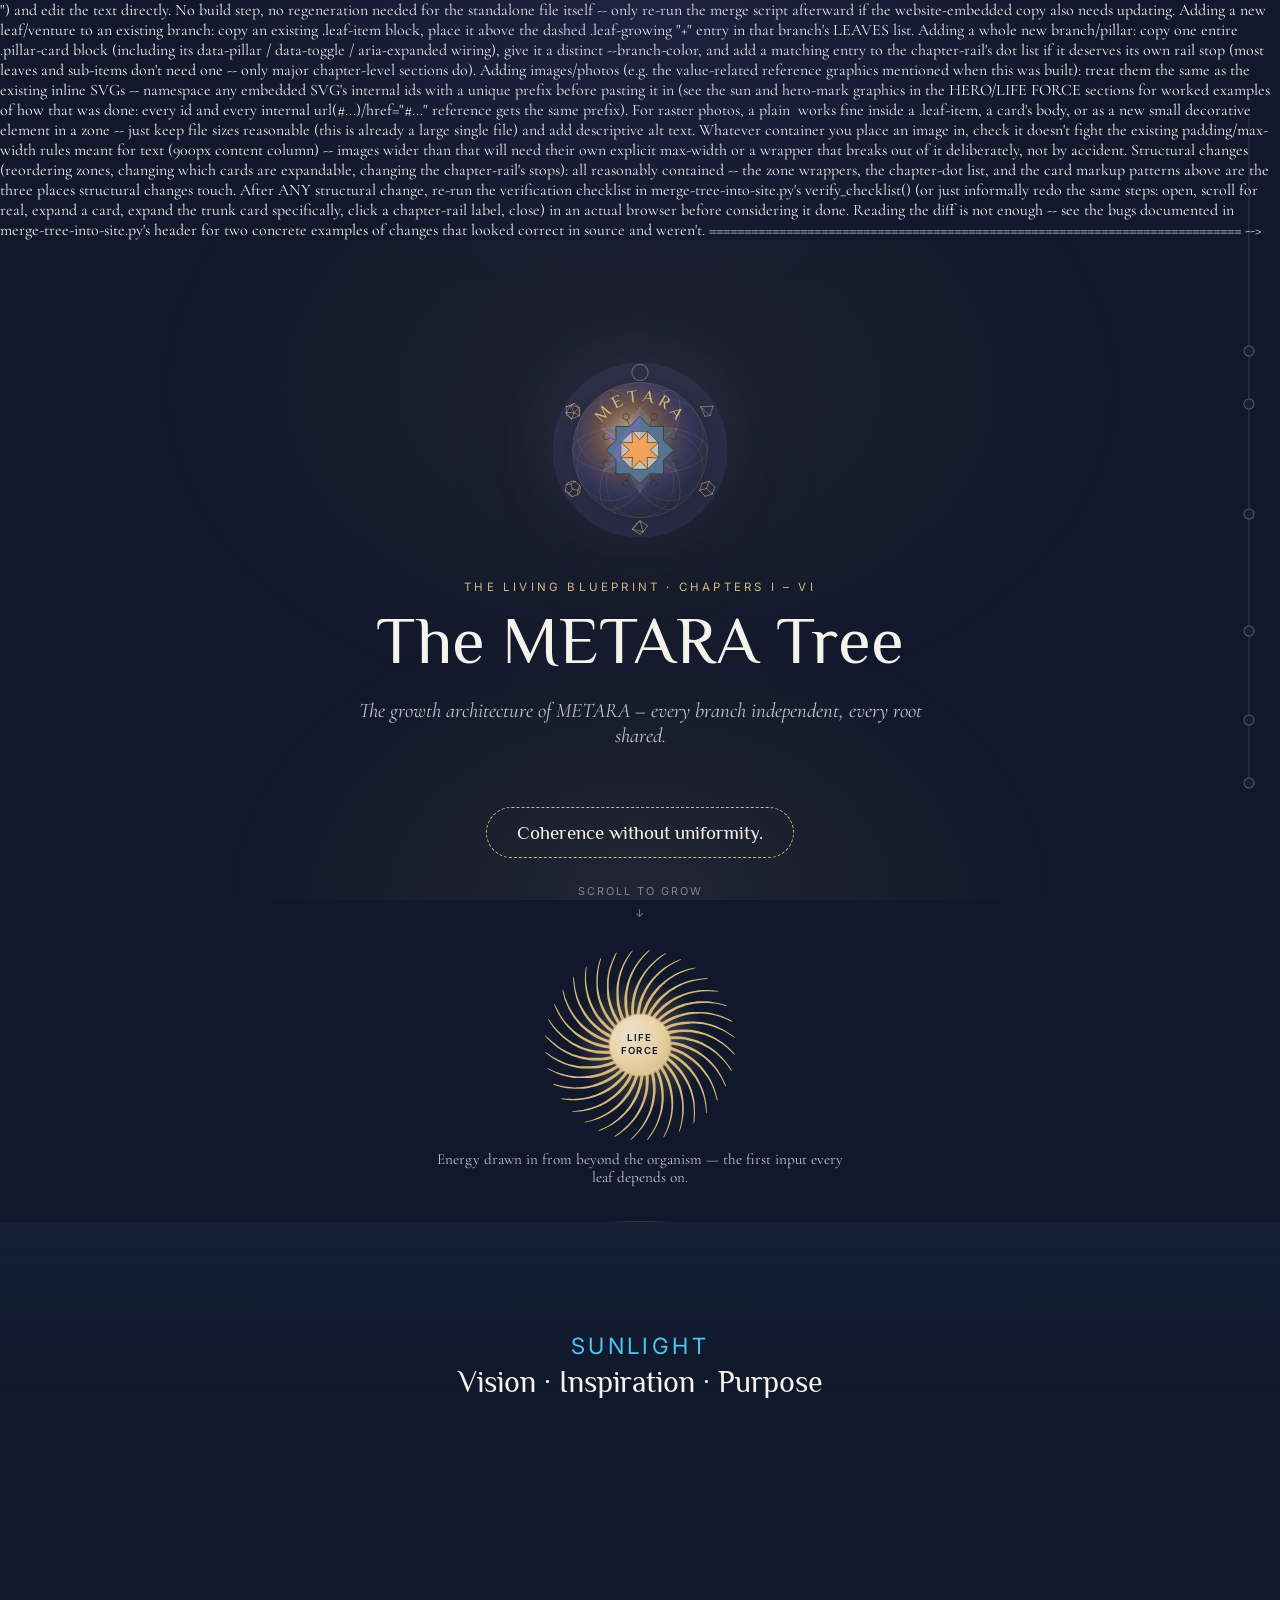
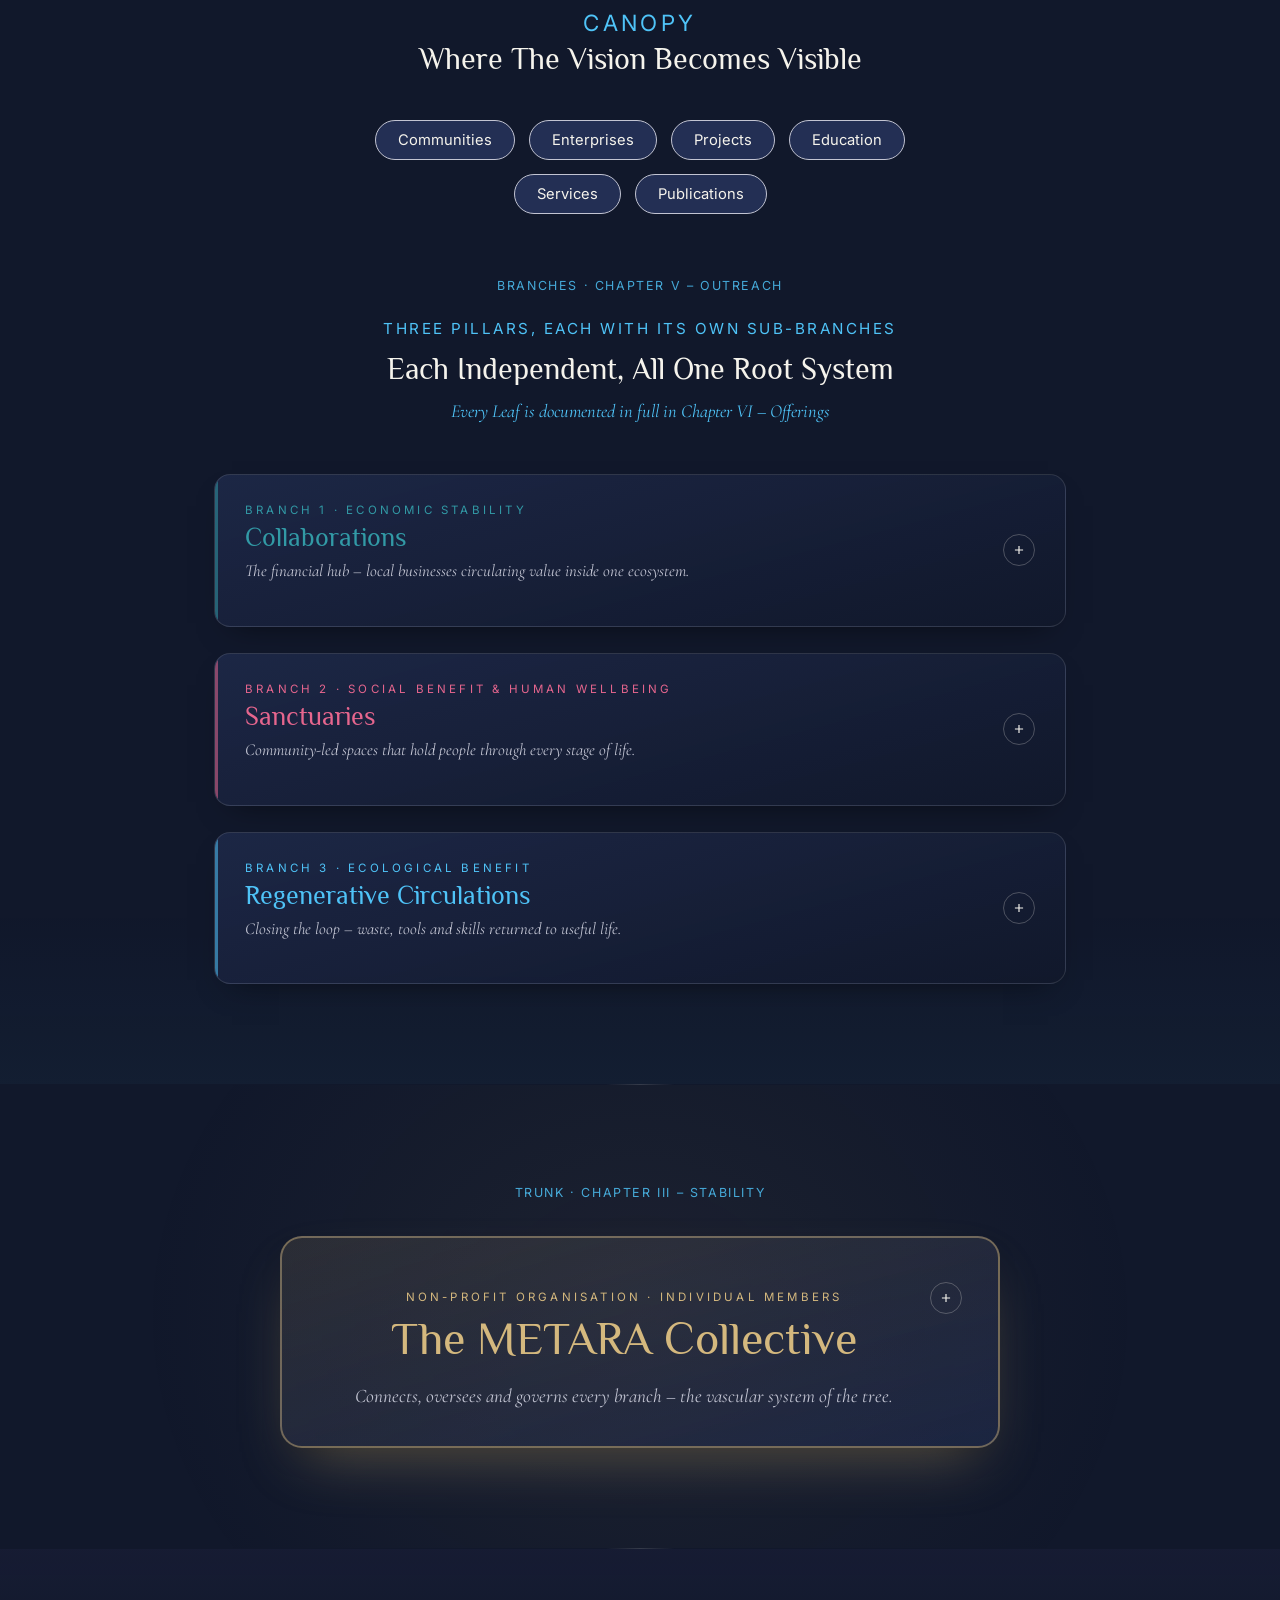
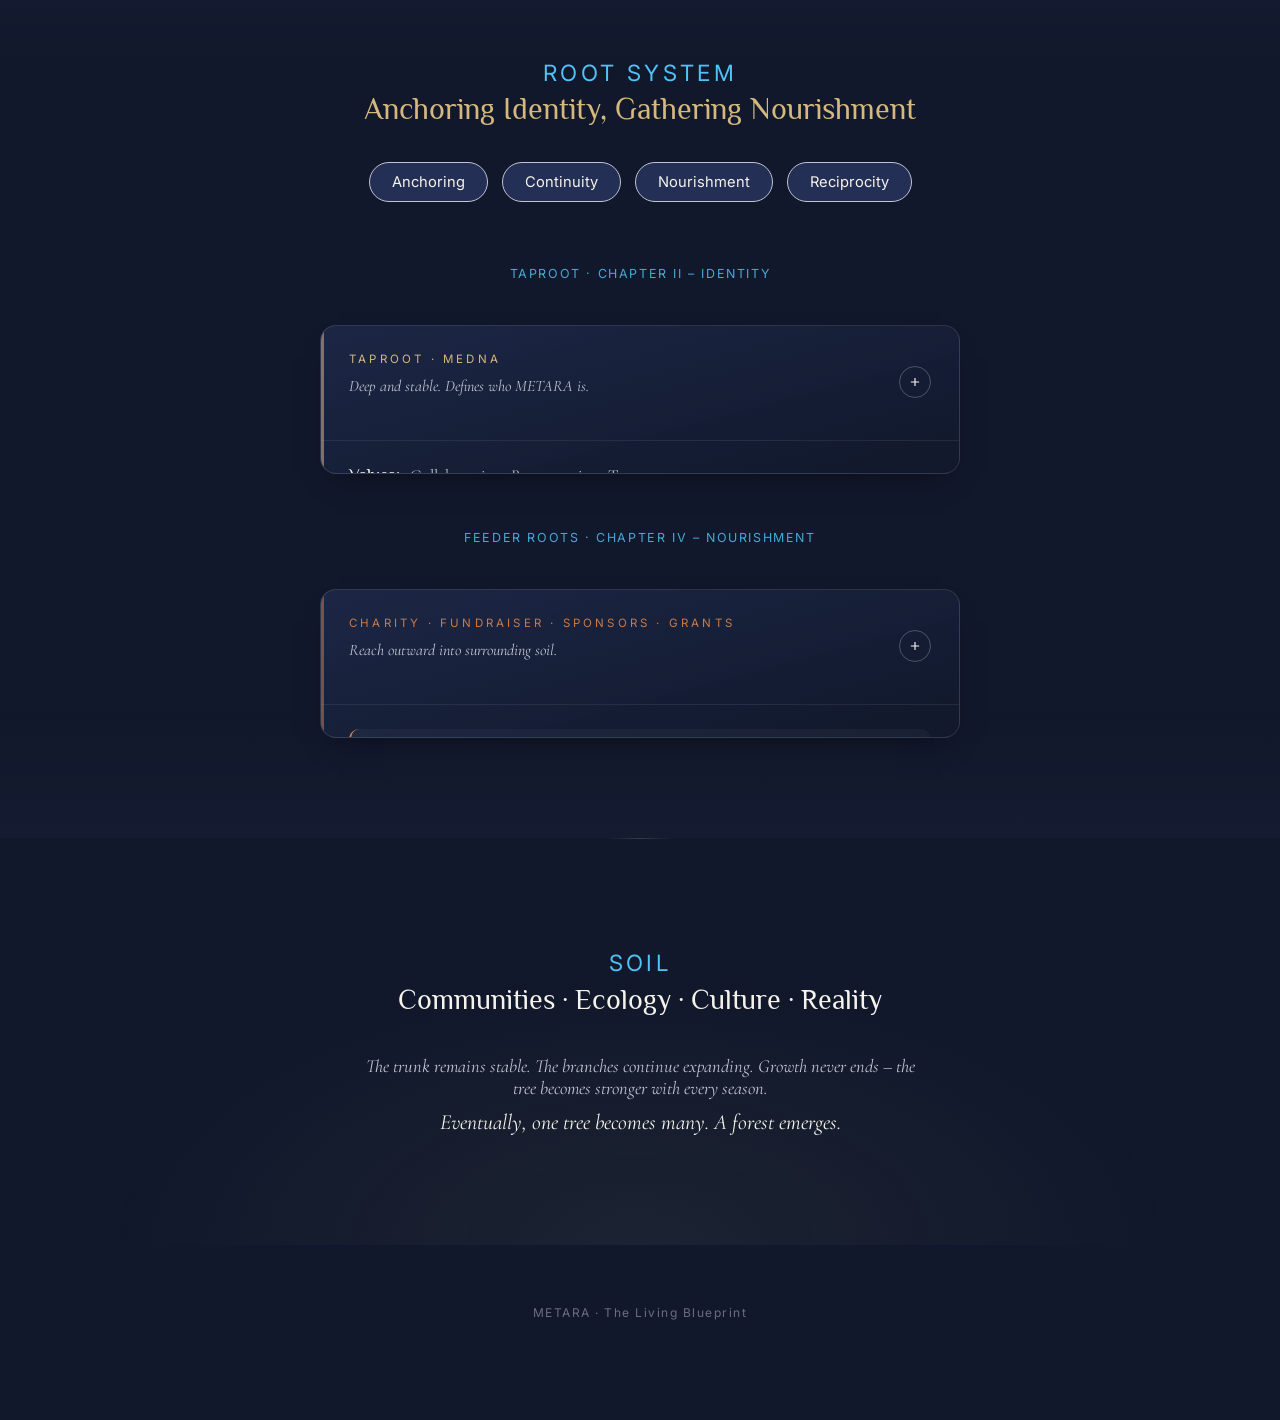
==== metara-tree-interactive.html @ ba91a607 "Metara Interactive Tree implementation new files added: merge-tree-into-site.py metara-tree-interact" ====
<!DOCTYPE html>
<!--
  ============================================================================
  THE METARA TREE -- MAINTENANCE NOTES (read before editing)
  ============================================================================

  WHAT THIS FILE IS
  This is the SOURCE OF TRUTH for the interactive METARA Tree. Every visual
  and behavioural decision lives here first. It is meant to be openable and
  readable on its own (double-click it, it works, no build step).

  It is ALSO the input to a separate script that produces a second file --
  a version of the real METARA website with this tree wired into the
  "Explore the vision" button as a full-screen overlay. That script is
  merge-tree-into-site.py (kept alongside this file / in the same project).
  Its own header comment explains the merge process and, importantly, a
  short list of real bugs found while building it -- some of them were
  genuinely invisible from reading the code and only showed up when
  actually clicking around in a rendered browser. Read it once before
  making structural changes here; it will save you from repeating them.

  THE GOLDEN RULE
  Always edit THIS file, never the merged website file directly. Then
  re-run merge-tree-into-site.py to regenerate the merged version. Hand
  edits to the merged file will drift out of sync with this source and
  are easy to get subtly wrong (see NAMESPACING below for why).

  ----------------------------------------------------------------------
  CONTENT STRUCTURE -- the five zones
  ----------------------------------------------------------------------
  The tree reads top-to-bottom as five zones, each with its own subtle
  background wash (see .zone-sun / .zone-canopy / .zone-trunk /
  .zone-roots / .zone-soil):

    1. SUN     -- hero (title, METARA cosmic-egg mark) + Life Force
                  (the sun-sphere-in-rays graphic)
    2. CANOPY  -- Sunlight, Canopy word-chips, and the three Branch
                  pillar-cards (Collaborations / Sanctuaries /
                  Regenerative Circulations)
    3. TRUNK   -- The METARA Collective card (xylem/phloem flows +
                  Cambium), all inside ONE card -- see CARD PATTERNS below
                  for why this card looks different from the branch cards
    4. ROOTS   -- Root System word-chips, Taproot card, Feeder Roots card
    5. SOIL    -- closing lines

  The right-hand chapter-rail (fixed position, hidden under ~900px width)
  mirrors this: six dots (Sunlight/Canopy/Branches/Trunk/Root System/Soil)
  that fill in gold as you scroll past them, and jump to that section on
  click -- clicking the small text LABEL next to a dot works too, not
  just the dot itself (both fire the same click handler via normal event
  bubbling, since the label is a child of the dot).

  ----------------------------------------------------------------------
  CARD PATTERNS -- three flavours, on purpose
  ----------------------------------------------------------------------
  .pillar-card  (Collaborations / Sanctuaries / Regenerative Circulations)
    A LIST ITEM. Each represents one of three parallel, independent
    branches. That's why it has a left accent bar (--branch-color) running
    its full height when open -- the accent bar is this project's visual
    shorthand for "this is one of several", like a bullet point. Header
    (eyebrow + title + one-line description) is always visible; clicking
    it expands a "LEAVES" list of the branch's ventures. The last leaf in
    each list is deliberately styled as a dashed box with a "+", meaning
    "this list will grow" -- when adding a new venture to an existing
    branch, insert it as a normal .leaf-item ABOVE the dashed "+" one, and
    leave the dashed one as the permanent trailing placeholder.

  .root-card  (Taproot, Feeder Roots)
    Smaller sibling of .pillar-card. Same expand mechanism, same accent-bar
    idea (it's still list-like -- Taproot and Feeder Roots are two
    parallel root systems), just less visually heavy since they're not
    the tree's main three branches.

  .trunk-panel  (The METARA Collective) -- DELIBERATELY DIFFERENT
    This is NOT a list item -- there is only one trunk, one Collective.
    It intentionally has NO left accent bar (.trunk-panel::before is
    forced display:none specifically to cancel the accent bar it would
    otherwise inherit from sharing .pillar-card's expand/collapse
    mechanics), a visibly bigger title than the branch cards, and a
    thicker, more prominent gold border+glow. If you're tempted to make
    this card "consistent" with the others by giving it the accent bar
    back or shrinking its title to match -- don't; that consistency was
    deliberately traded away because the trunk's presence in the tree
    is structural and singular, not one-of-a-list. See
    "A REAL BUG, FOR THE RECORD" below for why the title-size override
    needed a more specific selector than you'd expect.

  Inside the trunk card, in reading order: NPO tag, title, description,
  then (once expanded) "Vascular System" as the big umbrella heading,
  the Xylem (gold, upward-bouncing arrow) / Phloem (blue, downward-
  bouncing arrows) flows, a divider, then "Cambium" as a small pill tag
  introducing "The Growth Ring" and its chips. That ordering -- umbrella
  term first, small pill second -- was a deliberate correction; don't
  swap it back without re-reading why (Cambium sits between xylem and
  phloem biologically and is part of the same vascular system, not a
  separate thing "containing" xylem/phloem).

  ----------------------------------------------------------------------
  A REAL BUG, FOR THE RECORD (CSS specificity)
  ----------------------------------------------------------------------
  Early on, ".trunk-title { font-size: ...bigger... }" was added to make
  the Collective's title bigger than the branch cards'. It looked correct
  in the source and did nothing when rendered, because the branch cards'
  existing rule ".pillar-head-text h3 { font-size: 1.6rem; }" is a
  class+element selector -- higher specificity than a single class,
  regardless of which rule appears later in the file. The fix was to
  scope the override more specifically:
  ".trunk-head .pillar-head-text h3.trunk-title { ... }" (two classes +
  one element, unambiguously higher). The general lesson, since it will
  keep applying to future edits: when a style change to a nested element
  "doesn't seem to apply", check what else already targets that element
  via a class+element combinator before assuming the rule is simply
  missing -- and confirm the fix with getComputedStyle() in an actual
  browser, not by re-reading the CSS, since that's exactly what didn't
  catch it the first time.

  ----------------------------------------------------------------------
  ADDING FUTURE CONTENT
  ----------------------------------------------------------------------
  Text-only changes: find the relevant HTML comment marker (each major
  section is marked, e.g. "<!-- ============ TRUNK ============ -->")
  and edit the text directly. No build step, no regeneration needed for
  the standalone file itself -- only re-run the merge script afterward
  if the website-embedded copy also needs updating.

  Adding a new leaf/venture to an existing branch: copy an existing
  .leaf-item block, place it above the dashed .leaf-growing "+" entry
  in that branch's LEAVES list.

  Adding a whole new branch/pillar: copy one entire .pillar-card block
  (including its data-pillar / data-toggle / aria-expanded wiring), give
  it a distinct --branch-color, and add a matching entry to the
  chapter-rail's dot list if it deserves its own rail stop (most leaves
  and sub-items don't need one -- only major chapter-level sections do).

  Adding images/photos (e.g. the value-related reference graphics
  mentioned when this was built): treat them the same as the existing
  inline SVGs -- namespace any embedded SVG's internal ids with a unique
  prefix before pasting it in (see the sun and hero-mark graphics in the
  HERO/LIFE FORCE sections for worked examples of how that was done:
  every id and every internal url(#...)/href="#..." reference gets the
  same prefix). For raster photos, a plain <img> works fine inside a
  .leaf-item, a card's body, or as a new small decorative element in a
  zone -- just keep file sizes reasonable (this is already a large single
  file) and add descriptive alt text. Whatever container you place an
  image in, check it doesn't fight the existing padding/max-width rules
  meant for text (900px content column) -- images wider than that will
  need their own explicit max-width or a wrapper that breaks out of it
  deliberately, not by accident.

  Structural changes (reordering zones, changing which cards are
  expandable, changing the chapter-rail's stops): all reasonably
  contained -- the zone wrappers, the chapter-dot list, and the card
  markup patterns above are the three places structural changes touch.
  After ANY structural change, re-run the verification checklist in
  merge-tree-into-site.py's verify_checklist() (or just informally redo
  the same steps: open, scroll for real, expand a card, expand the trunk
  card specifically, click a chapter-rail label, close) in an actual
  browser before considering it done. Reading the diff is not enough --
  see the bugs documented in merge-tree-into-site.py's header for two
  concrete examples of changes that looked correct in source and weren't.
  ============================================================================
-->
<html lang="en">
<head>
<meta charset="UTF-8">
<title>The METARA Tree — Living Blueprint</title>
<meta name="viewport" content="width=device-width, initial-scale=1.0">
<link rel="preconnect" href="https://fonts.googleapis.com">
<link href="https://fonts.googleapis.com/css2?family=Philosopher:wght@400;700&family=Cormorant+Garamond:ital,wght@0,400;0,500;0,600;1,400;1,500;1,600&family=Inter:wght@400;500;600&display=swap" rel="stylesheet">
<style>
  :root{
    --deep:#11182b;
    --cosmos:#161f38;
    --indigo:#232f54;
    --accent:#4fc3f7;
    --gold:#d4b87e;
    --glow:#7b6fd4;
    --text:#f5f3ec;
    --muted:#c2c4d2;
    --econ:#329aa6;    /* Collaborations */
    --social:#e6668e;  /* Sanctuaries */
    --eco:#4fc3f7;      /* Regenerative Circulations */
    --charity:#c97b4a;
    --vine-progress:0;
  }
  *{box-sizing:border-box;}
  html{scroll-behavior:smooth;}
  body{
    margin:0;
    background:var(--deep);
    color:var(--text);
    font-family:'Cormorant Garamond', serif;
    overflow-x:hidden;
  }
  h1,h2,h3,.display{font-family:'Philosopher', serif; font-weight:400; margin:0;}
  .eyebrow{
    font-family:'Inter', sans-serif;
    font-size:0.72rem;
    letter-spacing:3.2px;
    text-transform:uppercase;
    color:var(--accent);
    margin-bottom:10px;
  }
  .chapter-nav{
    font-family:'Inter', sans-serif;
    font-size:0.78rem;
    letter-spacing:1.6px;
    text-transform:uppercase;
    color:var(--accent);
    text-align:center;
    opacity:0.85;
  }
  .muted{color:var(--muted);}
  ::selection{background:var(--gold); color:var(--deep);}

  .bg-glow{
    position:fixed; inset:0; z-index:0; pointer-events:none;
    background:
      radial-gradient(ellipse 800px 500px at 50% 0%, rgba(123,111,212,0.13), transparent 60%),
      radial-gradient(ellipse 700px 500px at 50% 100%, rgba(212,184,126,0.09), transparent 60%);
  }

  .journey{position:relative; z-index:1;}

  /* ---------- subtle zone grouping: sun / canopy / trunk / roots / soil ---------- */
  .zone{position:relative;}
  .zone::before{
    content:''; position:absolute; inset:0; z-index:0; pointer-events:none;
  }
  .zone-sun::before{
    background:radial-gradient(ellipse 760px 520px at 50% 15%, rgba(212,184,126,0.07), transparent 65%);
  }
  .zone-canopy::before{
    background:linear-gradient(180deg, rgba(79,195,247,0.05) 0%, transparent 12%, transparent 88%, rgba(79,195,247,0.035) 100%);
  }
  .zone-trunk::before{
    background:radial-gradient(ellipse 720px 620px at 50% 50%, rgba(212,184,126,0.06), transparent 70%);
  }
  .zone-roots::before{
    background:linear-gradient(180deg, rgba(123,111,212,0.05) 0%, transparent 15%, transparent 85%, rgba(123,111,212,0.04) 100%);
  }
  .zone-soil::before{
    background:radial-gradient(ellipse 820px 420px at 50% 100%, rgba(138,154,122,0.09), transparent 65%);
  }
  .zone-divider{
    width:70px; height:1px; margin:0 auto; position:relative; z-index:1;
    background:linear-gradient(90deg, transparent, rgba(245,243,236,0.16), transparent);
  }

  /* ---------- side chapter-rail: fixed guide + subtle continuous growth line ---------- */
  .side-rail{
    position:fixed; right:30px; top:13vh; height:74vh; width:2px; z-index:20;
  }
  .side-rail .track{
    position:absolute; inset:0; border-radius:2px;
    background:rgba(245,243,236,0.08);
  }
  .side-rail .fill{
    position:absolute; left:0; top:0; width:100%; height:100%;
    transform-origin:top; transform:scaleY(0);
    border-radius:2px;
    background:linear-gradient(to bottom, var(--glow), var(--accent) 35%, var(--gold) 70%, var(--charity));
    box-shadow:0 0 7px rgba(212,184,126,0.45);
    transition:transform .08s linear;
  }
  .chapter-dot{
    position:absolute; left:50%; width:11px; height:11px; border-radius:50%;
    background:var(--cosmos); border:1.5px solid rgba(245,243,236,0.28);
    transform:translate(-50%,-50%); cursor:pointer; pointer-events:auto;
    transition:background .45s ease, border-color .45s ease, box-shadow .45s ease, transform .3s ease;
  }
  .chapter-dot:hover{transform:translate(-50%,-50%) scale(1.25);}
  .chapter-dot.active{
    background:var(--gold); border-color:var(--gold);
    box-shadow:0 0 9px rgba(212,184,126,0.75);
  }
  .chapter-dot .tip{
    position:absolute; right:20px; top:50%; transform:translateY(-50%);
    font-family:'Inter',sans-serif; font-size:0.66rem; letter-spacing:1.6px; text-transform:uppercase;
    color:var(--muted); white-space:nowrap; opacity:0 !important; pointer-events:none; transition:opacity .3s ease;
    cursor:pointer;
  }
  .chapter-dot.active .tip, .chapter-dot:hover .tip{pointer-events:auto;}
  .chapter-dot:hover .tip, .chapter-dot.active .tip{opacity:1 !important; color:var(--gold);}
  @media (max-width: 900px){
    .side-rail{display:none;}
  }

  section{position:relative; z-index:1; padding:100px 24px; max-width:900px; margin:0 auto;}
  @media (max-width:720px){ section{padding:70px 18px;} }

  /* ---------- hero ---------- */
  .hero{padding-top:110px; padding-bottom:20px; text-align:center; max-width:760px;}
  .hero-mark{
    width:200px; height:200px; margin:0 auto 30px;
    filter:drop-shadow(0 0 40px rgba(123,111,212,0.35)) drop-shadow(0 0 70px rgba(212,184,126,0.15));
  }
  .hero-mark svg{width:100%; height:100%; display:block;}
  .hero .eyebrow{
    color:var(--gold); justify-content:center; display:flex;
  }
  .hero h1{font-size:clamp(2.6rem,6vw,4.2rem); line-height:1.1; color:var(--text);}
  .hero .sub{
    font-size:1.3rem; color:var(--muted); font-style:italic; margin-top:20px;
    max-width:600px; margin-left:auto; margin-right:auto;
  }
  .coherence-pill{
    display:inline-block; margin-top:38px; padding:14px 30px;
    border:1px dashed var(--gold); border-radius:999px;
    font-family:'Philosopher', serif; font-size:1.2rem; color:var(--text);
  }
  .scroll-cue{margin-top:26px; font-family:'Inter',sans-serif; font-size:0.68rem; letter-spacing:2px; text-transform:uppercase; color:var(--muted); opacity:0.6;}
  .scroll-cue span{display:block; margin-top:8px; animation:bob 1.8s ease-in-out infinite;}
  @keyframes bob{0%,100%{transform:translateY(0);}50%{transform:translateY(6px);}}

  /* ---------- life force / sun ---------- */
  .lifeforce{text-align:center; padding-top:10px; padding-bottom:20px;}
  .sun-stage{position:relative; width:190px; height:190px; margin:0 auto;}
  .sunburst{position:absolute; inset:0; width:100%; height:100%;}
  .sunburst svg{width:100%; height:100%;}
  .sun-sphere{
    position:absolute; top:50%; left:50%; transform:translate(-50%,-50%);
    width:32%; height:32%; border-radius:50%;
    background:radial-gradient(circle at 38% 34%, #f5f3ec 0%, #f2dfbb 45%, #d4b87e 100%);
    box-shadow:0 0 1px 1px rgba(212,184,126,0.9), inset -5px -5px 12px rgba(212,184,126,0.22);
    display:flex; align-items:center; justify-content:center;
  }
  .sun-sphere::before{
    content:''; position:absolute; inset:-55%; border-radius:50%; z-index:-1;
    background:radial-gradient(circle, rgba(212,184,126,0.4) 0%, rgba(212,184,126,0.16) 45%, rgba(212,184,126,0) 75%);
  }
  .sun-sphere span{
    font-family:'Inter',sans-serif; font-size:0.6rem; font-weight:600; letter-spacing:1.3px; text-transform:uppercase;
    line-height:1.35; color:var(--deep);
  }

  .sun-eyebrow{
    font-family:'Inter',sans-serif; font-size:1.4rem; letter-spacing:3.36px; text-transform:uppercase;
    color:var(--accent); text-align:center; margin-top:10px;
  }
  section h2.section-title{
    text-align:center; font-size:1.9rem; color:var(--text); margin-top:6px; font-weight:400;
  }
  .section-title.gold{color:var(--gold);}

  /* canopy word chips */
  .chip-row{display:flex; flex-wrap:wrap; justify-content:center; gap:14px; margin-top:44px;}
  .chip-row.row2{margin-top:14px;}
  .chip{
    font-family:'Inter',sans-serif; font-size:0.92rem; color:var(--text);
    background:var(--indigo); border:1px solid var(--muted); border-radius:24px;
    padding:10px 22px; cursor:default;
    transition:transform .25s ease, background .25s ease, border-color .25s ease, box-shadow .25s ease;
  }
  .chip:hover{
    transform:translateY(-3px);
    background:rgba(79,195,247,0.14); border-color:var(--accent);
    box-shadow:0 10px 20px -10px rgba(79,195,247,0.5);
  }


  .chapter-block{max-width:700px; margin:0 auto; text-align:center;}
  .subtitle-blue{
    font-family:'Inter',sans-serif; font-size:0.95rem; letter-spacing:2.5px; text-transform:uppercase;
    color:var(--accent); margin-top:26px;
  }
  .leaf-note{
    font-family:'Cormorant Garamond', serif; font-style:italic; font-size:1.15rem;
    color:var(--accent); margin-top:14px;
  }

  /* ---------- pillar / branch cards ---------- */
  .pillars{display:flex; flex-direction:column; gap:26px; margin-top:52px;}
  .pillar-card{
    position:relative;
    border:1px solid rgba(245,243,236,0.12);
    border-radius:16px;
    background:linear-gradient(165deg, rgba(35,47,84,0.65), rgba(17,24,43,0.75));
    overflow:hidden;
    box-shadow:0 14px 30px -18px rgba(0,0,0,0.6);
    transition:border-color .4s ease, box-shadow .4s ease, transform .3s ease;
  }
  .pillar-card::before{
    content:''; position:absolute; left:0; top:0; bottom:0; width:3px;
    background:var(--branch-color); opacity:0.55; transition:opacity .4s ease; z-index:2;
  }
  .pillar-card.open::before{opacity:1;}
  .pillar-card:hover{transform:translateY(-2px);}
  .pillar-card.open{
    border-color:color-mix(in srgb, var(--branch-color) 55%, transparent);
    box-shadow:0 18px 40px -16px color-mix(in srgb, var(--branch-color) 30%, transparent), 0 14px 30px -18px rgba(0,0,0,0.6);
  }
  .pillar-head{
    display:flex; align-items:center; justify-content:space-between; gap:16px;
    padding:28px 30px; cursor:pointer; text-align:left;
    background:none; border:none; width:100%; color:inherit; font:inherit;
    position:relative;
  }
  .pillar-head:hover{background:rgba(255,255,255,0.02);}
  .pillar-head-text .eyebrow{margin-bottom:6px;}
  .pillar-head-text h3{font-size:1.6rem; font-weight:400;}
  .pillar-head-text .desc{color:var(--muted); font-style:italic; margin-top:8px; font-size:1.05rem;}
  .chevron{
    flex:none; width:32px; height:32px; border-radius:50%;
    border:1.5px solid rgba(245,243,236,0.25);
    display:flex; align-items:center; justify-content:center; position:relative;
    transition:border-color .35s ease, background .35s ease;
  }
  .pillar-card.open .chevron, .root-card.open .chevron{
    border-color:var(--branch-color, var(--gold));
    background:color-mix(in srgb, var(--branch-color, var(--gold)) 16%, transparent);
  }
  .chevron svg{width:14px; height:14px; transition:transform .35s ease; color:var(--text);}
  .pillar-card.open .chevron svg, .root-card.open .chevron svg{transform:rotate(45deg); color:var(--branch-color, var(--gold));}

  .pillar-body{
    display:grid; grid-template-rows:0fr; transition:grid-template-rows .45s ease;
  }
  .pillar-card.open .pillar-body{grid-template-rows:1fr;}
  .pillar-body-inner{overflow:hidden;}
  .leaves{padding:4px 30px 30px; border-top:1px solid rgba(245,243,236,0.08); margin-top:2px;}
  .leaves .leaves-label{
    font-family:'Inter',sans-serif; font-size:0.8rem; letter-spacing:2.4px; text-transform:uppercase;
    margin-top:22px; margin-bottom:16px;
  }
  .leaf-item{
    margin-bottom:12px; padding:14px 18px; border-radius:10px;
    background:rgba(255,255,255,0.035);
    border-left:2px solid var(--branch-color, var(--accent));
  }
  .leaf-item .name{font-family:'Inter',sans-serif; font-weight:600; font-size:1.05rem; color:var(--text);}
  .leaf-item .type{color:var(--muted); font-style:italic; font-size:0.98rem;}

  .leaf-growing{
    margin-top:18px; padding:14px 18px; border:1px dashed rgba(245,243,236,0.32); border-radius:10px;
    display:flex; align-items:center; gap:12px; color:var(--muted); font-style:italic;
  }
  .leaf-growing .plus{
    flex:none; width:22px; height:22px;
    display:flex; align-items:center; justify-content:center; font-family:'Inter',sans-serif;
    font-style:normal; font-size:1.05rem; opacity:0.8; color:var(--muted);
  }

  /* ---------- trunk ---------- */
  /* The trunk isn't a bullet-list item like the branch cards (whose left
     accent bar signals "this is one entry in a list") — it's the tree's
     single connecting structure, so it drops that accent and instead reads
     as its own bordered, larger section. */
  .trunk-panel{
    max-width:720px; margin:36px auto 0;
    border-radius:22px;
    background:linear-gradient(165deg, rgba(212,184,126,0.12), rgba(35,47,84,0.55));
    border:2px solid rgba(212,184,126,0.45);
    box-shadow:0 26px 60px -22px rgba(212,184,126,0.4), 0 14px 30px -18px rgba(0,0,0,0.6);
  }
  .trunk-panel::before{display:none;}
  .trunk-head{padding:52px 76px 38px 44px; position:relative;}
  .trunk-head .pillar-head-text{text-align:center; width:100%;}
  .trunk-head .chevron{position:absolute; top:44px; right:36px;}
  .trunk-leaves{padding:4px 44px 48px; text-align:center;}
  .trunk-tag{
    display:inline-block; margin-bottom:20px; padding:8px 20px;
    border:1px solid rgba(212,184,126,0.45); border-radius:999px;
    font-family:'Inter',sans-serif; font-size:0.72rem; letter-spacing:2.2px; text-transform:uppercase;
    color:var(--gold);
  }
  .trunk-head .pillar-head-text h3.trunk-title{
    text-align:center; font-size:clamp(2.1rem,4.2vw,2.9rem); color:var(--gold); margin-top:8px;
  }
  .trunk-head .pillar-head-text .desc.trunk-desc{text-align:center; color:var(--muted); font-style:italic; font-size:1.2rem; max-width:540px; margin:20px auto 0;}
  .flows{
    display:flex; justify-content:center; gap:52px; margin-top:36px; flex-wrap:wrap;
  }
  .flow-group{display:flex; flex-direction:column; align-items:center; gap:14px;}
  .flow-group-row{display:flex; gap:28px;}
  .flow-tag{
    display:inline-block; padding:5px 14px;
    border:1px solid rgba(245,243,236,0.25); border-radius:999px;
    font-family:'Inter',sans-serif; font-size:0.62rem; letter-spacing:1.8px; text-transform:uppercase;
  }
  .flow-tag.xylem{border-color:rgba(212,184,126,0.5); color:var(--gold);}
  .flow-tag.phloem{border-color:rgba(79,195,247,0.5); color:var(--accent);}
  .flow-item{
    display:flex; flex-direction:column; align-items:center; gap:8px;
    font-family:'Inter',sans-serif; font-size:0.8rem; letter-spacing:1.2px; text-transform:uppercase;
  }
  .flow-item .arrow{font-size:1.5rem; line-height:1;}
  .flow-item.up{color:var(--gold);}
  .flow-item.up .arrow{color:var(--gold);}
  .flow-item.down{color:var(--accent);}
  .flow-item.down .arrow{color:var(--accent);}
  .flow-item.up{animation:floatUp 2s ease-in-out infinite;}
  .flow-item.down{animation:floatDown 2s ease-in-out infinite;}
  @keyframes floatUp{0%,100%{transform:translateY(0); opacity:0.75;}50%{transform:translateY(-6px); opacity:1;}}
  @keyframes floatDown{0%,100%{transform:translateY(0); opacity:0.75;}50%{transform:translateY(6px); opacity:1;}}
  .trunk-divider{
    width:100%; max-width:360px; height:1px; margin:40px auto 30px;
    background:linear-gradient(90deg, transparent, rgba(245,243,236,0.18), transparent);
  }

  /* ---------- growth ring / root chips ---------- */
  .ring-chip-grid{display:flex; flex-direction:column; align-items:center; gap:14px; margin-top:40px;}

  /* ---------- taproot / feeder roots cards ---------- */
  .root-card{
    position:relative;
    max-width:640px; margin:44px auto 0;
    border:1px solid rgba(245,243,236,0.12); border-radius:16px;
    background:linear-gradient(165deg, rgba(35,47,84,0.65), rgba(17,24,43,0.75));
    overflow:hidden;
    box-shadow:0 14px 30px -18px rgba(0,0,0,0.6);
    transition:border-color .4s ease, box-shadow .4s ease, transform .3s ease;
  }
  .root-card::before{
    content:''; position:absolute; left:0; top:0; bottom:0; width:3px;
    background:var(--branch-color, var(--gold)); opacity:0.55; transition:opacity .4s ease; z-index:2;
  }
  .root-card.open::before{opacity:1;}
  .root-card:hover{transform:translateY(-2px);}
  .root-card.open{
    border-color:color-mix(in srgb, var(--branch-color, var(--gold)) 55%, transparent);
    box-shadow:0 18px 40px -16px color-mix(in srgb, var(--branch-color, var(--gold)) 28%, transparent), 0 14px 30px -18px rgba(0,0,0,0.6);
  }
  .root-head{
    display:flex; align-items:center; justify-content:space-between; gap:16px;
    padding:26px 28px; cursor:pointer; text-align:left;
    background:none; border:none; width:100%; color:inherit; font:inherit;
    position:relative;
  }
  .root-head:hover{background:rgba(255,255,255,0.02);}
  .root-head h3{font-size:1.4rem; font-weight:400;}
  .root-body{display:grid; grid-template-rows:0fr; transition:grid-template-rows .45s ease;}
  .root-card.open .root-body{grid-template-rows:1fr;}
  .root-body-inner{overflow:hidden; padding:4px 28px 28px; border-top:1px solid rgba(245,243,236,0.08); margin-top:2px;}
  .kv-row{display:flex; gap:10px; flex-wrap:wrap; margin-bottom:10px; margin-top:20px; font-size:1.05rem;}
  .kv-row .k{font-family:'Philosopher',serif; color:var(--text);}
  .kv-row .v{color:var(--muted);}
  .root-desc{color:var(--muted); font-style:italic; margin-top:16px; font-size:1.1rem;}
  .charity-line{
    display:flex; align-items:baseline; gap:10px; flex-wrap:wrap; margin-top:20px;
    padding:14px 18px; border-radius:10px; background:rgba(255,255,255,0.035);
    border-left:2px solid var(--branch-color, var(--gold));
  }
  .charity-line .name{font-family:'Cormorant Garamond',serif; font-weight:600; color:var(--text); font-size:1.15rem;}
  .charity-line .desc{color:var(--muted); font-size:1rem;}

  /* ---------- soil / close ---------- */
  .soil h2{color:var(--text); text-align:center; font-size:1.75rem; margin-top:8px;}
  .closing{max-width:560px; margin:40px auto 0; text-align:center;}
  .closing p{color:var(--muted); font-style:italic; font-size:1.15rem; margin:10px 0;}
  .closing p.final{color:var(--text); font-size:1.35rem;}

  footer{text-align:center; padding:60px 24px 100px; font-family:'Inter',sans-serif; font-size:0.75rem; letter-spacing:1.5px; color:var(--muted); opacity:0.5;}

  @media (prefers-reduced-motion: reduce){
    html{scroll-behavior:auto;}
    .scroll-cue span{animation:none;}
    .pillar-body, .root-body, .chapter-dot, .side-rail .fill{transition:none;}
  }
</style>
</head>
<body>

<div class="bg-glow"></div>

<div class="journey" id="journey">

  <div class="side-rail" id="sideRail">
    <div class="track"></div>
    <div class="fill" id="railFill"></div>
    <div class="chapter-dot" data-target="sunlight"><span class="tip">Sunlight</span></div>
    <div class="chapter-dot" data-target="canopy"><span class="tip">Canopy</span></div>
    <div class="chapter-dot" data-target="branches"><span class="tip">Branches · Ch. V</span></div>
    <div class="chapter-dot" data-target="trunk"><span class="tip">Trunk · Ch. III</span></div>
    <div class="chapter-dot" data-target="roots"><span class="tip">Root System</span></div>
    <div class="chapter-dot" data-target="soil"><span class="tip">Soil</span></div>
  </div>

  <!-- ============ HERO ============ -->
  <div class="zone zone-sun">
  <section class="hero" data-vine-node>
    <div class="hero-mark" aria-hidden="true">
      <svg viewBox="0 0 320 320" xmlns="http://www.w3.org/2000/svg" xmlns:xlink="http://www.w3.org/1999/xlink">
<defs
     id="heromark-defs6">
    <radialGradient
       id="heromark-eggCore"
       cx="42%"
       cy="38%"
       r="65%">
      <stop
         offset="0%"
         stop-color="#f2dfbb"
         stop-opacity="0.75"
         id="heromark-stop1" />
      <stop
         offset="35%"
         stop-color="#f4a259"
         stop-opacity="0.32"
         id="heromark-stop2" />
      <stop
         offset="70%"
         stop-color="#7b6fd4"
         stop-opacity="0.18"
         id="heromark-stop3" />
      <stop
         offset="100%"
         stop-color="#587291"
         stop-opacity="0.03"
         id="heromark-stop4" />
    </radialGradient>
    <radialGradient
       id="heromark-eggHalo"
       cx="50%"
       cy="50%"
       r="50%">
      <stop
         offset="65%"
         stop-color="#7b6fd4"
         stop-opacity="0"
         id="heromark-stop5" />
      <stop
         offset="100%"
         stop-color="#7b6fd4"
         stop-opacity="0.12"
         id="heromark-stop6" />
    </radialGradient>
  </defs>
  <circle
     cx="160"
     cy="160"
     r="140"
     fill="url(#heromark-eggHalo)"
     id="heromark-circle6"
     style="display:inline" />
  <circle
     cx="160"
     cy="160"
     r="108"
     fill="url(#heromark-eggCore)"
     id="heromark-circle7"
     style="display:inline" />
  <g
     fill="none"
     stroke="#d4b87e"
     stroke-width="0.5"
     opacity="0.4"
     id="heromark-g9"
     style="display:inline">
    <ellipse
       cx="160"
       cy="160"
       rx="108"
       ry="40"
       id="heromark-ellipse7" />
    <ellipse
       cx="160"
       cy="160"
       rx="108"
       ry="40"
       transform="rotate(60,160,160)"
       id="heromark-ellipse8" />
    <ellipse
       cx="160"
       cy="160"
       rx="108"
       ry="40"
       transform="rotate(120,160,160)"
       id="heromark-ellipse9" />
    <circle
       cx="160"
       cy="160"
       r="108"
       id="heromark-circle9" />
  </g>
  <defs
     id="heromark-defs30">
    <linearGradient
       id="heromark-mkfB0"
       x1="0%"
       y1="0%"
       x2="100%"
       y2="100%">
      <stop
         offset="0%"
         stop-color="rgb(88, 114, 145)"
         stop-opacity="0.50"
         id="heromark-stop15" />
      <stop
         offset="100%"
         stop-color="rgb(88, 114, 145)"
         stop-opacity="0.12"
         id="heromark-stop16" />
    </linearGradient>
    <linearGradient
       id="heromark-mkfB1"
       x1="0%"
       y1="0%"
       x2="100%"
       y2="100%">
      <stop
         offset="0%"
         stop-color="rgb(88, 114, 145)"
         stop-opacity="0.50"
         id="heromark-stop17" />
      <stop
         offset="1"
         stop-color="rgb(88, 114, 145)"
         stop-opacity="0.12"
         id="heromark-stop18" />
    </linearGradient>
    <linearGradient
       id="heromark-mkfB2"
       x1="0%"
       y1="0%"
       x2="100%"
       y2="100%">
      <stop
         offset="0%"
         stop-color="rgb(140, 118, 193)"
         stop-opacity="0.66"
         id="heromark-stop19" />
      <stop
         offset="100%"
         stop-color="rgb(140, 118, 193)"
         stop-opacity="0.19"
         id="heromark-stop20" />
    </linearGradient>
    <linearGradient
       id="heromark-mkfB3"
       x1="0%"
       y1="0%"
       x2="100%"
       y2="100%">
      <stop
         offset="0%"
         stop-color="rgb(88, 114, 145)"
         stop-opacity="0.50"
         id="heromark-stop21" />
      <stop
         offset="100%"
         stop-color="rgb(88, 114, 145)"
         stop-opacity="0.12"
         id="heromark-stop22" />
    </linearGradient>
    <linearGradient
       id="heromark-mkfB4"
       x1="0%"
       y1="0%"
       x2="100%"
       y2="100%">
      <stop
         offset="0%"
         stop-color="rgb(133, 115, 201)"
         stop-opacity="0.65"
         id="heromark-stop23" />
      <stop
         offset="100%"
         stop-color="rgb(133, 115, 201)"
         stop-opacity="0.18"
         id="heromark-stop24" />
    </linearGradient>
    <linearGradient
       id="heromark-mkfB5"
       x1="0%"
       y1="0%"
       x2="100%"
       y2="100%">
      <stop
         offset="0%"
         stop-color="rgb(88, 114, 145)"
         stop-opacity="0.50"
         id="heromark-stop25" />
      <stop
         offset="100%"
         stop-color="rgb(88, 114, 145)"
         stop-opacity="0.12"
         id="heromark-stop26" />
    </linearGradient>
    <linearGradient
       id="heromark-mkfB6"
       x1="0%"
       y1="0%"
       x2="100%"
       y2="100%">
      <stop
         offset="0"
         stop-color="rgb(243, 189, 133)"
         stop-opacity="0.85"
         id="heromark-stop27"
         style="stop-color:#587291;stop-opacity:0.50196081;" />
      <stop
         offset="1"
         stop-color="rgb(243, 189, 133)"
         stop-opacity="0.29"
         id="heromark-stop28"
         style="stop-color:#587291;stop-opacity:0.12156863;" />
    </linearGradient>
    <linearGradient
       id="heromark-mkfB7"
       x1="0%"
       y1="0%"
       x2="100%"
       y2="100%">
      <stop
         offset="0%"
         stop-color="rgb(243, 186, 128)"
         stop-opacity="0.85"
         id="heromark-stop29" />
      <stop
         offset="100%"
         stop-color="rgb(243, 186, 128)"
         stop-opacity="0.29"
         id="heromark-stop30" />
    </linearGradient>
  </defs>
  <g
     fill="none"
     stroke="#d4b87e"
     stroke-width="0.5"
     opacity="0.3"
     id="heromark-g15"
     style="display:inline">
    <circle
       cx="160"
       cy="106"
       r="54"
       id="heromark-circle10" />
    <circle
       cx="206.8"
       cy="133"
       r="54"
       id="heromark-circle11" />
    <circle
       cx="206.8"
       cy="187"
       r="54"
       id="heromark-circle12" />
    <circle
       cx="160"
       cy="214"
       r="54"
       id="heromark-circle13" />
    <circle
       cx="113.2"
       cy="187"
       r="54"
       id="heromark-circle14" />
    <circle
       cx="113.2"
       cy="133"
       r="54"
       id="heromark-circle15" />
  </g>
  <path
     d="m 160,92 58.89,102 H 101.11 Z M 218.89,126 160,160 101.11,126 Z M 160,228 101.11,126 160,160 Z m 0,0 v -68 l 58.89,-34 z M 101.11,194 160,160 V 92 Z M 160,160 218.89,194 160,92 Z m 58.89,34 -58.89,-34 -58.89,34 z m 0,-68 H 101.11 L 160,228 Z"
     fill="none"
     stroke="#d4b87e"
     stroke-width="0.8"
     opacity="0.15"
     id="heromark-path40"
     style="display:inline" />
  <g
     id="heromark-g148"
     style="display:inline"
     transform="matrix(0.4519,0,0,0.4519,24.65595,20.22733)">
    <path
       fill="none"
       stroke-width="1.913"
       stroke-linecap="butt"
       stroke-linejoin="miter"
       stroke="#183a2a"
       stroke-opacity="1"
       stroke-miterlimit="10"
       d="M -8.27767e-4,-0.00103879 -32.452289,-30.620508 l 0.317407,-43.626274 -43.622824,0.317408 -30.622914,-31.071426 -30.62292,31.071426 -43.62283,-0.317408 v 43.491721 l -30.75402,30.75402221 31.07143,30.62291879 -0.31741,43.622824 43.62283,-0.317407 30.62292,31.071433 30.622914,-31.071433 43.622824,0.317407 -0.317407,-43.622824 z m 0,0"
       transform="matrix(1.13222,0,0,1.13222,419.17672,309.5168)"
       id="heromark-path44"
       style="display:inline" />
    <path
       fill="none"
       stroke-width="1.913"
       stroke-linecap="butt"
       stroke-linejoin="miter"
       stroke="#183a2a"
       stroke-opacity="1"
       stroke-miterlimit="10"
       d="M -8.16459e-4,7.20197e-4 35.500517,14.704965"
       transform="matrix(1.13222,0,0,1.13222,190.60249,265.00309)"
       id="heromark-path56" />
    <path
       fill="none"
       stroke-width="1.913"
       stroke-linecap="butt"
       stroke-linejoin="miter"
       stroke="#183a2a"
       stroke-opacity="1"
       stroke-miterlimit="10"
       d="M -9.53327e-4,0.00171962 14.703292,35.499603"
       transform="matrix(1.13222,0,0,1.13222,253.94249,201.38868)"
       id="heromark-path57" />
    <path
       fill="none"
       stroke-width="1.913"
       stroke-linecap="butt"
       stroke-linejoin="miter"
       stroke="#183a2a"
       stroke-opacity="1"
       stroke-miterlimit="10"
       d="M 6.03764e-4,0.00171962 -14.703641,35.499603"
       transform="matrix(1.13222,0,0,1.13222,343.51885,201.38868)"
       id="heromark-path58" />
    <path
       fill="none"
       stroke-width="1.913"
       stroke-linecap="butt"
       stroke-linejoin="miter"
       stroke="#183a2a"
       stroke-opacity="1"
       stroke-miterlimit="10"
       d="M 4.66895e-4,0.00158275 -35.500866,14.705828"
       transform="matrix(1.13222,0,0,1.13222,406.85885,264.72868)"
       id="heromark-path59" />
    <path
       fill="none"
       stroke-width="1.913"
       stroke-linecap="butt"
       stroke-linejoin="miter"
       stroke="#183a2a"
       stroke-opacity="1"
       stroke-miterlimit="10"
       d="M 4.66895e-4,-2.1024e-4 -35.500866,-14.704455"
       transform="matrix(1.13222,0,0,1.13222,406.85885,354.30493)"
       id="heromark-path60" />
    <path
       fill="none"
       stroke-width="1.913"
       stroke-linecap="butt"
       stroke-linejoin="miter"
       stroke="#183a2a"
       stroke-opacity="1"
       stroke-miterlimit="10"
       d="M 6.03764e-4,-3.47109e-4 -14.703641,-35.50168"
       transform="matrix(1.13222,0,0,1.13222,343.51885,417.64492)"
       id="heromark-path61" />
    <path
       fill="none"
       stroke-width="1.913"
       stroke-linecap="butt"
       stroke-linejoin="miter"
       stroke="#183a2a"
       stroke-opacity="1"
       stroke-miterlimit="10"
       d="M -0.00105333,-4.47109e-4 14.706642,-35.50178"
       transform="matrix(1.13222,0,0,1.13222,253.9426,417.64504)"
       id="heromark-path62" />
    <path
       fill="none"
       stroke-width="1.913"
       stroke-linecap="butt"
       stroke-linejoin="miter"
       stroke="#183a2a"
       stroke-opacity="1"
       stroke-miterlimit="10"
       d="M -8.16459e-4,-3.1024e-4 35.500517,-14.704555"
       transform="matrix(1.13222,0,0,1.13222,190.60249,354.30504)"
       id="heromark-path63" />
    <path
       fill="none"
       stroke-width="1.913"
       stroke-linecap="butt"
       stroke-linejoin="miter"
       stroke="#183a2a"
       stroke-opacity="1"
       stroke-miterlimit="10"
       d="M -8.16459e-4,0.00158275 35.500517,14.705828"
       transform="matrix(1.13222,0,0,1.13222,190.60249,264.72868)"
       id="heromark-path64" />
    <path
       fill="none"
       stroke-width="1.913"
       stroke-linecap="butt"
       stroke-linejoin="miter"
       stroke="#183a2a"
       stroke-opacity="1"
       stroke-miterlimit="10"
       d="m 0.00109876,0.00111975 c 0,5.51322925 -4.50580576,9.98453425 -10.06388576,9.98453425 -5.558081,0 -10.063887,-4.471305 -10.063887,-9.98453425 0,-5.51667975 4.505806,-9.98453475 10.063887,-9.98453475 5.55808,0 10.06388576,4.467855 10.06388576,9.98453475 z m 0,0"
       transform="matrix(1.13222,0,0,1.13222,261.2761,191.74873)"
       id="heromark-path73" />
    <path
       fill="none"
       stroke-width="1.913"
       stroke-linecap="butt"
       stroke-linejoin="miter"
       stroke="#183a2a"
       stroke-opacity="1"
       stroke-miterlimit="10"
       d="M 1.48587e-4,0.00111975 C 1.48587e-4,5.514349 -4.505657,9.985654 -10.060288,9.985654 c -5.55808,0 -10.063886,-4.471305 -10.063886,-9.98453425 0,-5.51667975 4.505806,-9.98453475 10.063886,-9.98453475 5.554631,0 10.060436587,4.467855 10.060436587,9.98453475 z m 0,0"
       transform="matrix(1.13222,0,0,1.13222,360.15218,191.74873)"
       id="heromark-path74" />
    <path
       fill="none"
       stroke-width="1.913"
       stroke-linecap="butt"
       stroke-linejoin="miter"
       stroke="#183a2a"
       stroke-opacity="1"
       stroke-miterlimit="10"
       d="M -0.00160199,-4.19968e-5 C -0.00160199,5.513187 -4.503958,9.984492 -10.062038,9.984492 c -5.558081,0 -10.063886,-4.471305 -10.063886,-9.9845339968 0,-5.5132290032 4.505805,-9.9845340032 10.063886,-9.9845340032 5.55808,0 10.06043601,4.471305 10.06043601,9.9845340032 z m 0,0"
       transform="matrix(1.13222,0,0,1.13222,430.06822,261.12505)"
       id="heromark-path75" />
    <path
       fill="none"
       stroke-width="1.913"
       stroke-linecap="butt"
       stroke-linejoin="miter"
       stroke="#183a2a"
       stroke-opacity="1"
       stroke-miterlimit="10"
       d="M -0.00150199,1.42041e-4 C -0.00150199,5.513371 -4.503858,9.984676 -10.061938,9.984676 c -5.558081,0 -10.063886,-4.471305 -10.063886,-9.984533959 0,-5.513229041 4.505805,-9.984534041 10.063886,-9.984534041 5.55808,0 10.06043601,4.471305 10.06043601,9.984534041 z m 0,0"
       transform="matrix(1.13222,0,0,1.13222,430.06811,359.23812)"
       id="heromark-path76" />
    <path
       fill="none"
       stroke-width="1.913"
       stroke-linecap="butt"
       stroke-linejoin="miter"
       stroke="#183a2a"
       stroke-opacity="1"
       stroke-miterlimit="10"
       d="M 1.48587e-4,-0.00111971 C 1.48587e-4,5.51556 -4.505657,9.983415 -10.060288,9.983415 c -5.55808,0 -10.063886,-4.467855 -10.063886,-9.98453471 0,-5.51322929 4.505806,-9.98453429 10.063886,-9.98453429 5.554631,0 10.060436587,4.471305 10.060436587,9.98453429 z m 0,0"
       transform="matrix(1.13222,0,0,1.13222,360.15218,428.61455)"
       id="heromark-path77" />
    <path
       fill="none"
       stroke-width="1.913"
       stroke-linecap="butt"
       stroke-linejoin="miter"
       stroke="#183a2a"
       stroke-opacity="1"
       stroke-miterlimit="10"
       d="m 0.00109876,-0.00111971 c 0,5.51667971 -4.50580576,9.98453471 -10.06388576,9.98453471 -5.558081,0 -10.063887,-4.467855 -10.063887,-9.98453471 0,-5.51322929 4.505806,-9.98453429 10.063887,-9.98453429 5.55808,0 10.06388576,4.471305 10.06388576,9.98453429 z m 0,0"
       transform="matrix(1.13222,0,0,1.13222,261.2761,428.61455)"
       id="heromark-path78" />
    <path
       fill="none"
       stroke-width="1.913"
       stroke-linecap="butt"
       stroke-linejoin="miter"
       stroke="#183a2a"
       stroke-opacity="1"
       stroke-miterlimit="10"
       d="M -7.00748e-4,4.20409e-5 C -7.00748e-4,5.513271 -4.506507,9.984576 -10.061137,9.984576 c -5.55808,0 -10.063886,-4.471305 -10.063886,-9.9845339591 0,-5.5132290409 4.505806,-9.9845340409 10.063886,-9.9845340409 5.55463,0 10.060436252,4.471305 10.060436252,9.9845340409 z m 0,0"
       transform="matrix(1.13222,0,0,1.13222,191.36017,359.23823)"
       id="heromark-path79" />
    <path
       fill="none"
       stroke-width="1.913"
       stroke-linecap="butt"
       stroke-linejoin="miter"
       stroke="#183a2a"
       stroke-opacity="1"
       stroke-miterlimit="10"
       d="M -7.00748e-4,-4.19968e-5 C -7.00748e-4,5.513187 -4.506507,9.984492 -10.061137,9.984492 c -5.55808,0 -10.063886,-4.471305 -10.063886,-9.9845339968 0,-5.5132290032 4.505806,-9.9845340032 10.063886,-9.9845340032 5.55463,0 10.060436252,4.471305 10.060436252,9.9845340032 z m 0,0"
       transform="matrix(1.13222,0,0,1.13222,191.36017,261.12505)"
       id="heromark-path80" />
  </g>
  <g
     id="heromark-g147"
     style="display:inline">
    <g
       id="heromark-g146"
       style="display:inline">
      <path
         d="M 218.89,126 160,160 101.11,126 Z"
         fill="url(#heromark-mkfB1)"
         id="heromark-path31"
         style="display:inline" />
      <path
         d="M 160,228 101.11,126 160,160 Z"
         fill="url(#heromark-mkfB2)"
         id="heromark-path32"
         style="display:inline" />
      <path
         d="m 160,228 v -68 l 58.89,-34 z"
         fill="url(#heromark-mkfB3)"
         id="heromark-path33"
         style="display:inline" />
    </g>
    <g
       transform="matrix(0.4519,0,0,0.4519,24.65595,20.22733)"
       id="heromark-g80"
       style="display:inline">
      <path
         fill-rule="nonzero"
         fill="#587291"
         fill-opacity="1"
         d="m 419.17578,309.79297 -36.74219,-34.67188 0.35938,-49.39453 -49.39063,0.35938 -34.67187,-35.17969 -34.67188,35.17969 -49.39062,-0.35938 v 49.2461 l -34.82031,34.82031 35.17968,34.66797 -0.35937,49.39453 49.39062,-0.35938 34.67188,35.17969 34.67187,-35.17969 49.39063,0.35938 -0.35938,-49.39453 z m 0,0"
         id="heromark-path41"
         style="display:inline" />
      <path
         fill-rule="nonzero"
         fill="#587291"
         fill-opacity="1"
         d="m 419.17578,309.51562 -36.74219,-34.66796 0.35938,-49.39454 -49.39063,0.35938 -34.67187,-35.17969 -34.67188,35.17969 -49.39062,-0.35938 v 49.24219 l -34.82031,34.82031 35.17968,34.67188 -0.35937,49.39062 49.39062,-0.35937 34.67188,35.17969 34.67187,-35.17969 49.39063,0.35937 -0.35938,-49.39062 z m 0,0"
         id="heromark-path42"
         style="display:inline" />
      <path
         fill-rule="nonzero"
         fill="#f2dfbb"
         fill-opacity="1"
         stroke-width="1.913"
         stroke-linecap="butt"
         stroke-linejoin="miter"
         stroke="#183a2a"
         stroke-opacity="1"
         stroke-miterlimit="10"
         d="M 4.89261e-4,-0.00156557 34.390896,34.388842 V 83.024633 L 4.89261e-4,117.41504 H -48.635302 L -83.02571,83.024633 V 34.388842 l 34.390408,-34.39040757 z m 0,0"
         transform="matrix(1.13222,0,0,1.13222,325.93696,243.98615)"
         id="heromark-path45"
         style="display:inline" />
    </g>
    <g
       id="heromark-g145"
       style="display:inline">
      <path
         d="M 101.11,194 160,160 V 92 Z"
         fill="url(#heromark-mkfB4)"
         id="heromark-path34"
         style="display:inline" />
      <path
         d="M 160,160 218.89,194 160,92 Z"
         fill="url(#heromark-mkfB5)"
         id="heromark-path35"
         style="display:inline" />
      <path
         d="M 218.89,194 160,160 101.11,194 Z"
         fill="url(#heromark-mkfB6)"
         id="heromark-path36"
         style="display:inline" />
    </g>
    <path
       fill="none"
       stroke-width="1.913"
       stroke-linecap="butt"
       stroke-linejoin="miter"
       stroke="#183a2a"
       stroke-opacity="1"
       stroke-miterlimit="10"
       d="M -8.27767e-4,0.00154874 -32.452289,-30.62137 l 0.317407,-43.626274 -43.622824,0.317407 -30.622914,-31.071433 -30.62292,31.071433 -43.62283,-0.317407 v 43.495171 l -30.75402,30.75402174 31.07143,30.61946826 -0.31741,43.626274 43.62283,-0.317407 30.62292,31.071426 30.622914,-31.071426 43.622824,0.317407 -0.317407,-43.626274 z m 0,0"
       transform="matrix(0.51165022,0,0,0.51165022,214.08191,160.22198)"
       id="heromark-path43"
       style="display:inline;fill:none;fill-opacity:1" />
    <path
       fill-rule="nonzero"
       fill="#f4a259"
       fill-opacity="1"
       stroke-width="1.913"
       stroke-linecap="butt"
       stroke-linejoin="miter"
       stroke="#183a2a"
       stroke-opacity="1"
       stroke-miterlimit="10"
       d="M 2.33585e-4,8.27898e-4 -27.527963,24.851761 2.33585e-4,49.706145 -37.039836,47.8155 -35.145741,84.85212 -60.000125,57.323923 -84.854508,84.85212 -82.960414,47.8155 -120.00048,49.706145 -92.472287,24.851761 -120.00048,8.27898e-4 -82.960414,1.891472 l -1.894094,-37.040069 24.854383,27.528196 24.854384,-27.528196 -1.894095,37.040069 z m 0,0"
       transform="matrix(0.51165022,0,0,0.51165022,190.35132,147.38203)"
       id="heromark-path48"
       style="display:inline" />
  </g>
  
  <path
     id="heromark-metaraArc"
     d="m 90.180996,160.1173 a 69.619039,69.618806 0 0 1 139.238074,0"
     fill="none"
     style="stroke-width:0.994554" />
  <text
     font-family="Philosopher, serif"
     font-size="19"
     letter-spacing="6"
     fill="#d4b87e"
     id="heromark-text56"
     style="font-size:28px"
     transform="translate(1.0725079,-8)"><textPath
       href="#heromark-metaraArc"
       startOffset="50%"
       text-anchor="middle"
       id="heromark-textPath56"
       style="font-size:28px">METARA</textPath></text>
<g opacity="0.9">
        <circle cx="160" cy="36" r="13" fill="none" stroke="var(--logo-stroke, #d4b87e)" stroke-width="0.9"/>
        <g id="heromark-solid-tetra" class="metara-solid" fill="none" stroke="var(--logo-stroke, #d4b87e)" stroke-width="0.9" stroke-linecap="round"><path d="M278.66,104.50 L267.40,98.00"/><path d="M278.66,104.50 L256.14,104.50"/><path d="M278.66,104.50 L267.40,85.00"/><path d="M267.40,98.00 L256.14,104.50"/><path d="M267.40,98.00 L267.40,85.00"/><path d="M256.14,104.50 L267.40,85.00"/></g><g id="heromark-solid-cube" class="metara-solid" fill="none" stroke="var(--logo-stroke, #d4b87e)" stroke-width="0.9" stroke-linecap="round"><path d="M256.14,228.50 L267.40,235.00"/><path d="M256.14,228.50 L256.14,215.50"/><path d="M267.40,235.00 L267.40,222.00"/><path d="M267.40,235.00 L278.66,228.50"/><path d="M256.14,215.50 L267.40,222.00"/><path d="M256.14,215.50 L267.40,209.00"/><path d="M267.40,222.00 L278.66,215.50"/><path d="M278.66,228.50 L278.66,215.50"/><path d="M267.40,209.00 L278.66,215.50"/></g><g id="heromark-solid-octa" class="metara-solid" fill="none" stroke="var(--logo-stroke, #d4b87e)" stroke-width="0.9" stroke-linecap="round"><path d="M171.26,277.50 L160.00,271.00"/><path d="M171.26,277.50 L171.26,290.50"/><path d="M148.74,290.50 L160.00,271.00"/><path d="M148.74,290.50 L160.00,297.00"/><path d="M148.74,290.50 L171.26,290.50"/><path d="M148.74,290.50 L148.74,277.50"/><path d="M160.00,271.00 L171.26,290.50"/><path d="M160.00,271.00 L148.74,277.50"/><path d="M160.00,297.00 L171.26,290.50"/></g><g id="heromark-solid-dodeca" class="metara-solid" fill="none" stroke="var(--logo-stroke, #d4b87e)" stroke-width="0.9" stroke-linecap="round"><path d="M41.34,228.50 L49.12,234.53"/><path d="M41.34,228.50 L40.01,225.25"/><path d="M52.60,235.00 L46.97,229.27"/><path d="M52.60,235.00 L61.71,231.28"/><path d="M52.60,235.00 L49.12,234.53"/><path d="M41.34,215.50 L43.49,212.72"/><path d="M41.34,215.50 L49.12,213.49"/><path d="M41.34,215.50 L40.01,225.25"/><path d="M52.60,222.00 L61.71,223.24"/><path d="M52.60,222.00 L46.97,229.27"/><path d="M52.60,222.00 L49.12,213.49"/><path d="M63.86,228.50 L65.19,218.75"/><path d="M63.86,228.50 L61.71,231.28"/><path d="M52.60,209.00 L56.08,209.47"/><path d="M52.60,209.00 L43.49,212.72"/><path d="M63.86,215.50 L61.71,223.24"/><path d="M63.86,215.50 L56.08,209.47"/><path d="M63.86,215.50 L65.19,218.75"/><path d="M61.71,223.24 L61.71,231.28"/><path d="M56.08,209.47 L49.12,213.49"/><path d="M46.97,229.27 L40.01,225.25"/></g><g id="heromark-solid-icosa" class="metara-solid" fill="none" stroke="var(--logo-stroke, #d4b87e)" stroke-width="0.9" stroke-linecap="round"><path d="M60.56,96.92 L57.52,85.97"/><path d="M60.56,96.92 L65.48,96.24"/><path d="M60.56,96.92 L49.56,105.44"/><path d="M60.56,96.92 L60.56,108.28"/><path d="M60.56,96.92 L47.68,91.65"/><path d="M57.52,85.97 L65.48,96.24"/><path d="M57.52,85.97 L44.64,87.72"/><path d="M57.52,85.97 L47.68,91.65"/><path d="M65.48,96.24 L60.56,108.28"/><path d="M44.64,87.72 L47.68,91.65"/><path d="M44.64,87.72 L39.72,99.76"/><path d="M49.56,105.44 L60.56,108.28"/><path d="M49.56,105.44 L47.68,91.65"/><path d="M49.56,105.44 L47.68,110.03"/><path d="M49.56,105.44 L39.72,99.76"/><path d="M60.56,108.28 L47.68,110.03"/><path d="M47.68,91.65 L39.72,99.76"/><path d="M47.68,110.03 L39.72,99.76"/></g>
      </g>
      </svg>
    </div>
<script>

// Precomputed hidden-line-removal keyframes for the platonic solids ring.
// No geometry is computed at runtime -- each frame is a ready-made set of
// line segments; this script only swaps which set is drawn.
(function() {
  var FRAMES = {"tetra": [[[[10.61, 6.13], [0.0, -0.0]], [[10.61, 6.13], [-10.61, 6.13]], [[10.61, 6.13], [-0.0, -12.26]], [[0.0, -0.0], [-10.61, 6.13]], [[0.0, -0.0], [-0.0, -12.26]], [[-10.61, 6.13], [-0.0, -12.26]]], [[[11.02, 5.02], [0.1, 0.78]], [[11.02, 5.02], [-10.14, 6.66]], [[11.02, 5.02], [-0.98, -12.46]], [[0.1, 0.78], [-10.14, 6.66]], [[0.1, 0.78], [-0.98, -12.46]], [[-10.14, 6.66], [-0.98, -12.46]]], [[[11.34, 3.86], [0.26, 1.54]], [[11.34, 3.86], [-9.63, 7.14]], [[11.34, 3.86], [-1.96, -12.54]], [[0.26, 1.54], [-9.63, 7.14]], [[0.26, 1.54], [-1.96, -12.54]], [[-9.63, 7.14], [-1.96, -12.54]]], [[[11.56, 2.66], [0.48, 2.29]], [[11.56, 2.66], [-9.09, 7.55]], [[11.56, 2.66], [-2.95, -12.49]], [[0.48, 2.29], [-9.09, 7.55]], [[0.48, 2.29], [-2.95, -12.49]], [[-9.09, 7.55], [-2.95, -12.49]]], [[[11.69, 1.43], [0.75, 3.0]], [[11.69, 1.43], [-8.53, 7.89]], [[11.69, 1.43], [-3.92, -12.33]], [[0.75, 3.0], [-8.53, 7.89]], [[0.75, 3.0], [-3.92, -12.33]], [[-8.53, 7.89], [-3.92, -12.33]]], [[[11.73, 0.19], [1.08, 3.69]], [[11.73, 0.19], [-7.94, 8.17]], [[11.73, 0.19], [-4.87, -12.04]], [[1.08, 3.69], [-7.94, 8.17]], [[1.08, 3.69], [-4.87, -12.04]], [[-7.94, 8.17], [-4.87, -12.04]]], [[[11.66, -1.05], [1.45, 4.33]], [[11.66, -1.05], [-5.79, -11.64]], [[1.45, 4.33], [-7.33, 8.37]], [[1.45, 4.33], [-5.79, -11.64]], [[-7.33, 8.37], [-5.79, -11.64]]], [[[11.5, -2.29], [1.88, 4.92]], [[11.5, -2.29], [-6.66, -11.12]], [[1.88, 4.92], [-6.71, 8.49]], [[1.88, 4.92], [-6.66, -11.12]], [[-6.71, 8.49], [-6.66, -11.12]]], [[[11.25, -3.51], [2.34, 5.47]], [[11.25, -3.51], [-7.5, -10.5]], [[2.34, 5.47], [-6.09, 8.54]], [[2.34, 5.47], [-7.5, -10.5]], [[-6.09, 8.54], [-7.5, -10.5]]], [[[10.9, -4.69], [2.84, 5.95]], [[10.9, -4.69], [-8.27, -9.77]], [[2.84, 5.95], [-5.48, 8.51]], [[2.84, 5.95], [-8.27, -9.77]], [[-5.48, 8.51], [-8.27, -9.77]]], [[[10.47, -5.83], [3.38, 6.37]], [[10.47, -5.83], [-8.98, -8.95]], [[3.38, 6.37], [-4.87, 8.41]], [[3.38, 6.37], [-8.98, -8.95]], [[-4.87, 8.41], [-8.98, -8.95]]], [[[9.95, -6.91], [3.95, 6.72]], [[9.95, -6.91], [-9.62, -8.04]], [[3.95, 6.72], [-4.27, 8.23]], [[3.95, 6.72], [-9.62, -8.04]], [[-4.27, 8.23], [-9.62, -8.04]]], [[[9.35, -7.93], [4.53, 7.01]], [[9.35, -7.93], [-10.19, -7.05]], [[4.53, 7.01], [-3.69, 7.97]], [[4.53, 7.01], [-10.19, -7.05]], [[-3.69, 7.97], [-10.19, -7.05]]], [[[8.67, -8.88], [5.14, 7.22]], [[8.67, -8.88], [-10.67, -5.99]], [[5.14, 7.22], [-3.14, 7.65]], [[5.14, 7.22], [-10.67, -5.99]], [[-3.14, 7.65], [-10.67, -5.99]]], [[[7.93, -9.74], [5.75, 7.36]], [[7.93, -9.74], [-11.07, -4.87]], [[5.75, 7.36], [-2.62, 7.25]], [[5.75, 7.36], [-11.07, -4.87]], [[-2.62, 7.25], [-11.07, -4.87]]], [[[7.13, -10.51], [6.37, 7.42]], [[7.13, -10.51], [-11.37, -3.71]], [[6.37, 7.42], [-2.13, 6.8]], [[6.37, 7.42], [-11.37, -3.71]], [[-2.13, 6.8], [-11.37, -3.71]]], [[[6.28, -11.18], [6.99, 7.4]], [[6.28, -11.18], [-11.59, -2.5]], [[6.99, 7.4], [-1.68, 6.28]], [[6.99, 7.4], [-11.59, -2.5]], [[-1.68, 6.28], [-11.59, -2.5]]], [[[5.38, -11.74], [7.6, 7.31]], [[5.38, -11.74], [-11.7, -1.27]], [[7.6, 7.31], [-1.28, 5.7]], [[7.6, 7.31], [-11.7, -1.27]], [[-1.28, 5.7], [-11.7, -1.27]]], [[[4.45, -12.19], [8.2, 7.14]], [[4.45, -12.19], [-11.72, -0.03]], [[8.2, 7.14], [-0.92, 5.08]], [[8.2, 7.14], [-11.72, -0.03]], [[-0.92, 5.08], [-11.72, -0.03]]], [[[3.49, -12.52], [8.78, 6.9]], [[3.49, -12.52], [-11.65, 1.21]], [[8.78, 6.9], [-0.62, 4.42]], [[8.78, 6.9], [-11.65, 1.21]], [[-0.62, 4.42], [-11.65, 1.21]]], [[[2.51, -12.74], [9.34, 6.58]], [[2.51, -12.74], [-11.48, 2.45]], [[9.34, 6.58], [-11.48, 2.45]]], [[[1.53, -12.83], [9.86, 6.2]], [[1.53, -12.83], [-11.21, 3.66]], [[9.86, 6.2], [-11.21, 3.66]]], [[[0.54, -12.81], [10.36, 5.75]], [[0.54, -12.81], [-10.85, 4.84]], [[10.36, 5.75], [-10.85, 4.84]]], [[[-0.43, -12.66], [10.81, 5.24]], [[-0.43, -12.66], [-10.41, 5.97]], [[10.81, 5.24], [-10.41, 5.97]]], [[[-1.38, -12.39], [11.22, 4.67]], [[-1.38, -12.39], [-9.88, 7.05]], [[11.22, 4.67], [-9.88, 7.05]]], [[[-2.31, -12.0], [11.58, 4.06]], [[-2.31, -12.0], [-9.27, 8.06]], [[11.58, 4.06], [-9.27, 8.06]]], [[[-3.19, -11.5], [11.89, 3.4]], [[-3.19, -11.5], [-8.58, 8.99]], [[11.89, 3.4], [-8.58, 8.99]]], [[[-4.03, -10.88], [12.15, 2.7]], [[-4.03, -10.88], [-7.83, 9.84]], [[12.15, 2.7], [-7.83, 9.84]]], [[[-4.81, -10.17], [12.35, 1.97]], [[-4.81, -10.17], [-7.03, 10.6]], [[12.35, 1.97], [-7.03, 10.6]]], [[[-5.53, -9.36], [12.49, 1.21]], [[-5.53, -9.36], [-6.17, 11.25]], [[12.49, 1.21], [-6.17, 11.25]]], [[[-6.18, -8.46], [12.58, 0.44]], [[-6.18, -8.46], [-5.27, 11.8]], [[12.58, 0.44], [-5.27, 11.8]]], [[[-6.76, -7.48], [12.6, -0.34]], [[-6.76, -7.48], [-4.33, 12.24]], [[12.6, -0.34], [-4.33, 12.24]]], [[[-7.25, -6.43], [12.56, -1.12]], [[-7.25, -6.43], [-1.94, -5.01]], [[-7.25, -6.43], [-3.37, 12.56]], [[12.56, -1.12], [-1.94, -5.01]], [[12.56, -1.12], [-3.37, 12.56]]], [[[-7.66, -5.32], [12.46, -1.9]], [[-7.66, -5.32], [-2.41, -5.54]], [[-7.66, -5.32], [-2.39, 12.76]], [[12.46, -1.9], [-2.41, -5.54]], [[12.46, -1.9], [-2.39, 12.76]]], [[[-7.97, -4.16], [12.3, -2.66]], [[-7.97, -4.16], [-2.92, -6.02]], [[-7.97, -4.16], [-1.4, 12.84]], [[12.3, -2.66], [-2.92, -6.02]], [[12.3, -2.66], [-1.4, 12.84]]], [[[-8.2, -2.96], [12.08, -3.41]], [[-8.2, -2.96], [-3.46, -6.43]], [[-8.2, -2.96], [-0.42, 12.79]], [[12.08, -3.41], [-3.46, -6.43]], [[12.08, -3.41], [-0.42, 12.79]]], [[[-8.33, -1.73], [11.81, -4.12]], [[-8.33, -1.73], [-4.03, -6.77]], [[-8.33, -1.73], [0.55, 12.63]], [[11.81, -4.12], [-4.03, -6.77]], [[11.81, -4.12], [0.55, 12.63]]], [[[-8.36, -0.49], [11.48, -4.81]], [[-8.36, -0.49], [-4.62, -7.05]], [[-8.36, -0.49], [1.5, 12.34]], [[11.48, -4.81], [-4.62, -7.05]], [[11.48, -4.81], [1.5, 12.34]]], [[[-8.3, 0.75], [11.1, -5.45]], [[-8.3, 0.75], [-5.23, -7.25]], [[-8.3, 0.75], [2.42, 11.94]], [[11.1, -5.45], [-5.23, -7.25]], [[11.1, -5.45], [2.42, 11.94]]], [[[-8.14, 1.99], [10.68, -6.04]], [[-8.14, 1.99], [-5.84, -7.37]], [[-8.14, 1.99], [3.3, 11.42]], [[10.68, -6.04], [-5.84, -7.37]], [[10.68, -6.04], [3.3, 11.42]]], [[[-7.88, 3.21], [10.22, -6.59]], [[-7.88, 3.21], [-6.46, -7.42]], [[-7.88, 3.21], [4.13, 10.8]], [[10.22, -6.59], [-6.46, -7.42]], [[10.22, -6.59], [4.13, 10.8]]], [[[-7.54, 4.39], [9.71, -7.07]], [[-7.54, 4.39], [-7.08, -7.39]], [[-7.54, 4.39], [4.9, 10.07]], [[9.71, -7.07], [-7.08, -7.39]], [[9.71, -7.07], [4.9, 10.07]]], [[[-7.1, 5.53], [9.18, -7.49]], [[-7.1, 5.53], [-7.69, -7.29]], [[-7.1, 5.53], [5.62, 9.25]], [[9.18, -7.49], [-7.69, -7.29]], [[9.18, -7.49], [5.62, 9.25]]], [[[-6.58, 6.61], [8.61, -7.85]], [[-6.58, 6.61], [-8.29, -7.11]], [[-6.58, 6.61], [6.26, 8.34]], [[8.61, -7.85], [-8.29, -7.11]], [[8.61, -7.85], [6.26, 8.34]]], [[[-5.98, 7.63], [8.02, -8.13]], [[-5.98, 7.63], [-8.87, -6.85]], [[-5.98, 7.63], [6.82, 7.35]], [[8.02, -8.13], [-8.87, -6.85]], [[8.02, -8.13], [6.82, 7.35]]], [[[-5.31, 8.58], [7.42, -8.34]], [[-5.31, 8.58], [-9.42, -6.53]], [[-5.31, 8.58], [7.31, 6.29]], [[7.42, -8.34], [-9.42, -6.53]], [[7.42, -8.34], [7.31, 6.29]]], [[[-4.57, 9.44], [6.81, -8.48]], [[-4.57, 9.44], [-9.94, -6.13]], [[-4.57, 9.44], [7.7, 5.17]], [[6.81, -8.48], [-9.94, -6.13]], [[6.81, -8.48], [7.7, 5.17]]], [[[-3.77, 10.21], [6.19, -8.54]], [[-3.77, 10.21], [-10.43, -5.68]], [[-3.77, 10.21], [8.01, 4.01]], [[6.19, -8.54], [-10.43, -5.68]], [[6.19, -8.54], [8.01, 4.01]]], [[[-2.91, 10.87], [5.57, -8.52]], [[-2.91, 10.87], [-10.87, -5.16]], [[-2.91, 10.87], [8.22, 2.8]], [[5.57, -8.52], [-10.87, -5.16]], [[5.57, -8.52], [8.22, 2.8]]], [[[-2.02, 11.44], [4.96, -8.43]], [[-2.02, 11.44], [-11.28, -4.58]], [[-2.02, 11.44], [8.34, 1.58]], [[4.96, -8.43], [-11.28, -4.58]], [[4.96, -8.43], [8.34, 1.58]]], [[[-1.08, 11.89], [4.36, -8.26]], [[-1.08, 11.89], [-11.63, -3.96]], [[-1.08, 11.89], [8.36, 0.33]], [[4.36, -8.26], [-11.63, -3.96]], [[4.36, -8.26], [8.36, 0.33]]], [[[-0.12, 12.22], [3.78, -8.02]], [[-0.12, 12.22], [-11.94, -3.29]], [[-0.12, 12.22], [8.28, -0.91]], [[3.78, -8.02], [-11.94, -3.29]], [[3.78, -8.02], [8.28, -0.91]]], [[[0.85, 12.44], [3.22, -7.7]], [[0.85, 12.44], [-12.18, -2.59]], [[0.85, 12.44], [8.11, -2.15]], [[3.22, -7.7], [-12.18, -2.59]], [[3.22, -7.7], [8.11, -2.15]]], [[[1.84, 12.53], [2.69, -7.32]], [[1.84, 12.53], [-12.38, -1.86]], [[1.84, 12.53], [7.84, -3.36]], [[2.69, -7.32], [-12.38, -1.86]], [[2.69, -7.32], [7.84, -3.36]]], [[[2.82, 12.5], [2.2, -6.87]], [[2.82, 12.5], [-12.51, -1.1]], [[2.82, 12.5], [7.49, -4.54]], [[2.2, -6.87], [-12.51, -1.1]], [[2.2, -6.87], [7.49, -4.54]]], [[[3.8, 12.36], [1.75, -6.36]], [[3.8, 12.36], [-12.58, -0.33]], [[3.8, 12.36], [7.04, -5.67]], [[1.75, -6.36], [-12.58, -0.33]], [[1.75, -6.36], [7.04, -5.67]]], [[[4.75, 12.09], [1.34, -5.79]], [[4.75, 12.09], [-12.59, 0.45]], [[4.75, 12.09], [6.51, -6.75]], [[1.34, -5.79], [-12.59, 0.45]], [[1.34, -5.79], [6.51, -6.75]]], [[[5.67, 11.7], [0.97, -5.18]], [[5.67, 11.7], [-12.55, 1.24]], [[5.67, 11.7], [5.9, -7.76]], [[0.97, -5.18], [-12.55, 1.24]], [[0.97, -5.18], [5.9, -7.76]], [[-12.55, 1.24], [5.9, -7.76]]], [[[6.56, 11.2], [0.66, -4.52]], [[6.56, 11.2], [-12.44, 2.01]], [[6.56, 11.2], [5.22, -8.69]], [[0.66, -4.52], [-12.44, 2.01]], [[0.66, -4.52], [5.22, -8.69]], [[-12.44, 2.01], [5.22, -8.69]]], [[[7.39, 10.58], [0.41, -3.82]], [[7.39, 10.58], [-12.27, 2.78]], [[7.39, 10.58], [4.47, -9.54]], [[0.41, -3.82], [-12.27, 2.78]], [[0.41, -3.82], [4.47, -9.54]], [[-12.27, 2.78], [4.47, -9.54]]], [[[8.18, 9.87], [0.21, -3.09]], [[8.18, 9.87], [-12.04, 3.52]], [[8.18, 9.87], [3.66, -10.3]], [[0.21, -3.09], [-12.04, 3.52]], [[0.21, -3.09], [3.66, -10.3]], [[-12.04, 3.52], [3.66, -10.3]]], [[[8.9, 9.06], [0.06, -2.34]], [[8.9, 9.06], [-11.76, 4.23]], [[8.9, 9.06], [2.8, -10.95]], [[0.06, -2.34], [-11.76, 4.23]], [[0.06, -2.34], [2.8, -10.95]], [[-11.76, 4.23], [2.8, -10.95]]], [[[9.55, 8.16], [-0.02, -1.56]], [[9.55, 8.16], [-11.43, 4.91]], [[9.55, 8.16], [1.9, -11.5]], [[-0.02, -1.56], [-11.43, 4.91]], [[-0.02, -1.56], [1.9, -11.5]], [[-11.43, 4.91], [1.9, -11.5]]], [[[10.12, 7.18], [-0.04, -0.78]], [[10.12, 7.18], [-11.04, 5.54]], [[10.12, 7.18], [0.96, -11.94]], [[-0.04, -0.78], [-11.04, 5.54]], [[-0.04, -0.78], [0.96, -11.94]], [[-11.04, 5.54], [0.96, -11.94]]]], "cube": [[[[-10.61, 6.13], [-0.0, 12.26]], [[-10.61, 6.13], [-10.61, -6.13]], [[-0.0, 12.26], [-0.0, -0.0]], [[-0.0, 12.26], [10.61, 6.13]], [[-10.61, -6.13], [-0.0, -0.0]], [[-10.61, -6.13], [0.0, -12.26]], [[-0.0, -0.0], [10.61, -6.13]], [[10.61, 6.13], [10.61, -6.13]], [[0.0, -12.26], [10.61, -6.13]]], [[[-11.04, 5.66], [0.04, 12.5]], [[-11.04, 5.66], [-10.12, -6.05]], [[0.04, 12.5], [0.96, 0.79]], [[0.04, 12.5], [10.12, 6.05]], [[-10.12, -6.05], [0.96, 0.79]], [[-10.12, -6.05], [-0.04, -12.5]], [[0.96, 0.79], [11.04, -5.66]], [[10.12, 6.05], [11.04, -5.66]], [[-0.04, -12.5], [11.04, -5.66]]], [[[-11.43, 5.21], [0.02, 12.69]], [[-11.43, 5.21], [-9.55, -5.89]], [[0.02, 12.69], [1.9, 1.59]], [[0.02, 12.69], [9.55, 5.89]], [[-9.55, -5.89], [1.9, 1.59]], [[-9.55, -5.89], [-0.02, -12.69]], [[1.9, 1.59], [11.43, -5.21]], [[9.55, 5.89], [11.43, -5.21]], [[-0.02, -12.69], [11.43, -5.21]]], [[[-11.76, 4.78], [-0.06, 12.84]], [[-11.76, 4.78], [-8.9, -5.66]], [[-0.06, 12.84], [2.8, 2.4]], [[-0.06, 12.84], [8.9, 5.66]], [[-8.9, -5.66], [2.8, 2.4]], [[-8.9, -5.66], [0.06, -12.84]], [[2.8, 2.4], [11.76, -4.78]], [[8.9, 5.66], [11.76, -4.78]], [[0.06, -12.84], [11.76, -4.78]]], [[[-12.04, 4.38], [-0.21, 12.93]], [[-12.04, 4.38], [-8.18, -5.35]], [[-0.21, 12.93], [3.66, 3.21]], [[-0.21, 12.93], [8.18, 5.35]], [[-8.18, -5.35], [3.66, 3.21]], [[-8.18, -5.35], [0.21, -12.93]], [[3.66, 3.21], [12.04, -4.38]], [[8.18, 5.35], [12.04, -4.38]], [[0.21, -12.93], [12.04, -4.38]]], [[[-12.27, 4.02], [-0.41, 12.98]], [[-12.27, 4.02], [-7.39, -4.96]], [[-0.41, 12.98], [4.47, 4.0]], [[-0.41, 12.98], [7.39, 4.96]], [[-7.39, -4.96], [4.47, 4.0]], [[-7.39, -4.96], [0.41, -12.98]], [[4.47, 4.0], [12.27, -4.02]], [[7.39, 4.96], [12.27, -4.02]], [[0.41, -12.98], [12.27, -4.02]]], [[[-12.44, 3.69], [-0.66, 12.98]], [[-12.44, 3.69], [-6.56, -4.51]], [[-0.66, 12.98], [5.22, 4.78]], [[-0.66, 12.98], [6.56, 4.51]], [[-6.56, -4.51], [5.22, 4.78]], [[-6.56, -4.51], [0.66, -12.98]], [[5.22, 4.78], [12.44, -3.69]], [[6.56, 4.51], [12.44, -3.69]], [[0.66, -12.98], [12.44, -3.69]]], [[[-12.55, 3.4], [-0.97, 12.93]], [[-12.55, 3.4], [-5.67, -4.0]], [[-12.55, 3.4], [-5.9, -5.53]], [[-0.97, 12.93], [5.9, 5.53]], [[-5.67, -4.0], [5.9, 5.53]], [[-5.67, -4.0], [0.97, -12.93]], [[5.9, 5.53], [12.55, -3.4]], [[-5.9, -5.53], [0.97, -12.93]], [[0.97, -12.93], [12.55, -3.4]]], [[[-12.59, 3.16], [-1.34, 12.83]], [[-12.59, 3.16], [-4.75, -3.43]], [[-12.59, 3.16], [-6.51, -6.24]], [[-1.34, 12.83], [6.51, 6.24]], [[-4.75, -3.43], [6.51, 6.24]], [[-4.75, -3.43], [1.34, -12.83]], [[6.51, 6.24], [12.59, -3.16]], [[-6.51, -6.24], [1.34, -12.83]], [[1.34, -12.83], [12.59, -3.16]]], [[[-12.58, 2.96], [-1.75, 12.68]], [[-12.58, 2.96], [-3.8, -2.81]], [[-12.58, 2.96], [-7.04, -6.92]], [[-1.75, 12.68], [7.04, 6.92]], [[-3.8, -2.81], [7.04, 6.92]], [[-3.8, -2.81], [1.75, -12.68]], [[7.04, 6.92], [12.58, -2.96]], [[-7.04, -6.92], [1.75, -12.68]], [[1.75, -12.68], [12.58, -2.96]]], [[[-12.51, 2.8], [-2.2, 12.49]], [[-12.51, 2.8], [-2.82, -2.13]], [[-12.51, 2.8], [-7.49, -7.55]], [[-2.2, 12.49], [7.49, 7.55]], [[-2.82, -2.13], [7.49, 7.55]], [[-2.82, -2.13], [2.2, -12.49]], [[7.49, 7.55], [12.51, -2.8]], [[-7.49, -7.55], [2.2, -12.49]], [[2.2, -12.49], [12.51, -2.8]]], [[[-12.38, 2.7], [-2.69, 12.25]], [[-12.38, 2.7], [-1.84, -1.42]], [[-12.38, 2.7], [-7.84, -8.13]], [[-2.69, 12.25], [7.84, 8.13]], [[-1.84, -1.42], [7.84, 8.13]], [[-1.84, -1.42], [2.69, -12.25]], [[7.84, 8.13], [12.38, -2.7]], [[-7.84, -8.13], [2.69, -12.25]], [[2.69, -12.25], [12.38, -2.7]]], [[[-12.18, 2.64], [-3.22, 11.96]], [[-12.18, 2.64], [-0.85, -0.67]], [[-12.18, 2.64], [-8.11, -8.65]], [[-3.22, 11.96], [8.11, 8.65]], [[-0.85, -0.67], [8.11, 8.65]], [[-0.85, -0.67], [3.22, -11.96]], [[8.11, 8.65], [12.18, -2.64]], [[-8.11, -8.65], [3.22, -11.96]], [[3.22, -11.96], [12.18, -2.64]]], [[[-11.94, 2.64], [-3.78, 11.64]], [[-11.94, 2.64], [0.12, 0.1]], [[-11.94, 2.64], [-8.28, -9.1]], [[-3.78, 11.64], [8.28, 9.1]], [[0.12, 0.1], [8.28, 9.1]], [[0.12, 0.1], [3.78, -11.64]], [[8.28, 9.1], [11.94, -2.64]], [[-8.28, -9.1], [3.78, -11.64]], [[3.78, -11.64], [11.94, -2.64]]], [[[-11.63, 2.68], [-4.36, 11.28]], [[-11.63, 2.68], [1.08, 0.89]], [[-11.63, 2.68], [-8.36, -9.49]], [[-4.36, 11.28], [8.36, 9.49]], [[1.08, 0.89], [8.36, 9.49]], [[1.08, 0.89], [4.36, -11.28]], [[8.36, 9.49], [11.63, -2.68]], [[-8.36, -9.49], [4.36, -11.28]], [[4.36, -11.28], [11.63, -2.68]]], [[[-11.28, 2.77], [-4.96, 10.89]], [[-11.28, 2.77], [2.02, 1.7]], [[-11.28, 2.77], [-8.34, -9.81]], [[-4.96, 10.89], [8.34, 9.81]], [[2.02, 1.7], [8.34, 9.81]], [[2.02, 1.7], [4.96, -10.89]], [[8.34, 9.81], [11.28, -2.77]], [[-8.34, -9.81], [4.96, -10.89]], [[4.96, -10.89], [11.28, -2.77]]], [[[-10.87, 2.91], [-5.57, 10.46]], [[-10.87, 2.91], [2.91, 2.5]], [[-10.87, 2.91], [-8.22, -10.05]], [[-5.57, 10.46], [8.22, 10.05]], [[2.91, 2.5], [8.22, 10.05]], [[2.91, 2.5], [5.57, -10.46]], [[8.22, 10.05], [10.87, -2.91]], [[-8.22, -10.05], [5.57, -10.46]], [[5.57, -10.46], [10.87, -2.91]]], [[[-10.43, 3.1], [-6.19, 10.02]], [[-10.43, 3.1], [3.77, 3.31]], [[-10.43, 3.1], [-8.01, -10.22]], [[-6.19, 10.02], [8.01, 10.22]], [[3.77, 3.31], [8.01, 10.22]], [[3.77, 3.31], [6.19, -10.02]], [[8.01, 10.22], [10.43, -3.1]], [[-8.01, -10.22], [6.19, -10.02]], [[6.19, -10.02], [10.43, -3.1]]], [[[-9.94, 3.34], [-6.81, 9.55]], [[-9.94, 3.34], [4.57, 4.1]], [[-9.94, 3.34], [-7.7, -10.31]], [[-6.81, 9.55], [7.7, 10.31]], [[4.57, 4.1], [7.7, 10.31]], [[4.57, 4.1], [6.81, -9.55]], [[7.7, 10.31], [9.94, -3.34]], [[-7.7, -10.31], [6.81, -9.55]], [[6.81, -9.55], [9.94, -3.34]]], [[[-9.42, 3.61], [-7.42, 9.06]], [[-9.42, 3.61], [5.31, 4.87]], [[-9.42, 3.61], [-7.31, -10.32]], [[-7.42, 9.06], [7.31, 10.32]], [[5.31, 4.87], [7.31, 10.32]], [[5.31, 4.87], [7.42, -9.06]], [[7.31, 10.32], [9.42, -3.61]], [[-7.31, -10.32], [7.42, -9.06]], [[7.42, -9.06], [9.42, -3.61]]], [[[-8.87, 3.93], [-8.02, 8.56]], [[-8.87, 3.93], [5.98, 5.62]], [[-8.87, 3.93], [-6.82, -10.25]], [[-8.02, 8.56], [6.82, 10.25]], [[5.98, 5.62], [6.82, 10.25]], [[5.98, 5.62], [8.02, -8.56]], [[6.82, 10.25], [8.87, -3.93]], [[-6.82, -10.25], [8.02, -8.56]], [[8.02, -8.56], [8.87, -3.93]]], [[[-8.29, 4.28], [-8.61, 8.05]], [[-8.29, 4.28], [6.58, 6.33]], [[-8.29, 4.28], [-6.26, -10.1]], [[-8.61, 8.05], [6.26, 10.1]], [[6.58, 6.33], [6.26, 10.1]], [[6.58, 6.33], [8.61, -8.05]], [[6.26, 10.1], [8.29, -4.28]], [[-6.26, -10.1], [8.61, -8.05]], [[8.61, -8.05], [8.29, -4.28]]], [[[-7.69, 4.67], [-9.18, 7.55]], [[-7.69, 4.67], [7.1, 7.0]], [[-7.69, 4.67], [-5.62, -9.88]], [[-9.18, 7.55], [5.62, 9.88]], [[-9.18, 7.55], [-7.1, -7.0]], [[7.1, 7.0], [5.62, 9.88]], [[7.1, 7.0], [9.18, -7.55]], [[-5.62, -9.88], [-7.1, -7.0]], [[-5.62, -9.88], [9.18, -7.55]]], [[[-7.08, 5.09], [-9.71, 7.04]], [[-7.08, 5.09], [7.54, 7.63]], [[-7.08, 5.09], [-4.9, -9.58]], [[-9.71, 7.04], [4.9, 9.58]], [[-9.71, 7.04], [-7.54, -7.63]], [[7.54, 7.63], [4.9, 9.58]], [[7.54, 7.63], [9.71, -7.04]], [[-4.9, -9.58], [-7.54, -7.63]], [[-4.9, -9.58], [9.71, -7.04]]], [[[-6.46, 5.54], [-10.22, 6.54]], [[-6.46, 5.54], [7.88, 8.2]], [[-6.46, 5.54], [-4.13, -9.2]], [[-10.22, 6.54], [4.13, 9.2]], [[-10.22, 6.54], [-7.88, -8.2]], [[7.88, 8.2], [4.13, 9.2]], [[7.88, 8.2], [10.22, -6.54]], [[-4.13, -9.2], [-7.88, -8.2]], [[-4.13, -9.2], [10.22, -6.54]]], [[[-5.84, 6.0], [-10.68, 6.06]], [[-5.84, 6.0], [8.14, 8.71]], [[-5.84, 6.0], [-3.3, -8.76]], [[-10.68, 6.06], [3.3, 8.76]], [[-10.68, 6.06], [-8.14, -8.71]], [[8.14, 8.71], [3.3, 8.76]], [[8.14, 8.71], [10.68, -6.06]], [[-3.3, -8.76], [-8.14, -8.71]], [[-3.3, -8.76], [10.68, -6.06]]], [[[-5.23, 6.49], [-11.1, 5.59]], [[-5.23, 6.49], [8.3, 9.16]], [[-5.23, 6.49], [-2.42, -8.26]], [[-11.1, 5.59], [2.42, 8.26]], [[-11.1, 5.59], [-8.3, -9.16]], [[8.3, 9.16], [2.42, 8.26]], [[8.3, 9.16], [11.1, -5.59]], [[-2.42, -8.26], [-8.3, -9.16]], [[-2.42, -8.26], [11.1, -5.59]]], [[[-4.62, 6.98], [-11.48, 5.14]], [[-4.62, 6.98], [8.36, 9.54]], [[-4.62, 6.98], [-1.5, -7.69]], [[-11.48, 5.14], [-8.36, -9.54]], [[8.36, 9.54], [11.48, -5.14]], [[-1.5, -7.69], [-8.36, -9.54]], [[-1.5, -7.69], [11.48, -5.14]], [[-8.36, -9.54], [4.62, -6.98]], [[11.48, -5.14], [4.62, -6.98]]], [[[-4.03, 7.49], [-11.81, 4.72]], [[-4.03, 7.49], [8.33, 9.85]], [[-4.03, 7.49], [-0.55, -7.07]], [[-11.81, 4.72], [-8.33, -9.85]], [[8.33, 9.85], [11.81, -4.72]], [[-0.55, -7.07], [-8.33, -9.85]], [[-0.55, -7.07], [11.81, -4.72]], [[-8.33, -9.85], [4.03, -7.49]], [[11.81, -4.72], [4.03, -7.49]]], [[[-3.46, 8.0], [-12.08, 4.33]], [[-3.46, 8.0], [8.2, 10.08]], [[-3.46, 8.0], [0.42, -6.41]], [[-12.08, 4.33], [-8.2, -10.08]], [[8.2, 10.08], [12.08, -4.33]], [[0.42, -6.41], [-8.2, -10.08]], [[0.42, -6.41], [12.08, -4.33]], [[-8.2, -10.08], [3.46, -8.0]], [[12.08, -4.33], [3.46, -8.0]]], [[[-2.92, 8.5], [-12.3, 3.97]], [[-2.92, 8.5], [7.97, 10.24]], [[-2.92, 8.5], [1.4, -5.7]], [[-12.3, 3.97], [-7.97, -10.24]], [[7.97, 10.24], [12.3, -3.97]], [[1.4, -5.7], [-7.97, -10.24]], [[1.4, -5.7], [12.3, -3.97]], [[-7.97, -10.24], [2.92, -8.5]], [[12.3, -3.97], [2.92, -8.5]]], [[[-2.41, 9.0], [-12.46, 3.65]], [[-2.41, 9.0], [7.66, 10.32]], [[-2.41, 9.0], [2.39, -4.96]], [[-12.46, 3.65], [-7.66, -10.32]], [[7.66, 10.32], [12.46, -3.65]], [[2.39, -4.96], [-7.66, -10.32]], [[2.39, -4.96], [12.46, -3.65]], [[-7.66, -10.32], [2.41, -9.0]], [[12.46, -3.65], [2.41, -9.0]]], [[[-1.94, 9.49], [-12.56, 3.36]], [[-1.94, 9.49], [7.25, 10.31]], [[-1.94, 9.49], [3.37, -4.19]], [[-12.56, 3.36], [-7.25, -10.31]], [[7.25, 10.31], [12.56, -3.36]], [[3.37, -4.19], [-7.25, -10.31]], [[3.37, -4.19], [12.56, -3.36]], [[-7.25, -10.31], [1.94, -9.49]], [[12.56, -3.36], [1.94, -9.49]]], [[[-1.51, 9.96], [-12.6, 3.13]], [[-1.51, 9.96], [6.76, 10.23]], [[-1.51, 9.96], [4.33, -3.4]], [[-12.6, 3.13], [-6.76, -10.23]], [[6.76, 10.23], [12.6, -3.13]], [[4.33, -3.4], [-6.76, -10.23]], [[4.33, -3.4], [12.6, -3.13]], [[-6.76, -10.23], [1.51, -9.96]], [[12.6, -3.13], [1.51, -9.96]]], [[[-1.13, 10.42], [-12.58, 2.93]], [[-1.13, 10.42], [6.18, 10.08]], [[-1.13, 10.42], [5.27, -2.59]], [[-12.58, 2.93], [-6.18, -10.08]], [[6.18, 10.08], [12.58, -2.93]], [[5.27, -2.59], [-6.18, -10.08]], [[5.27, -2.59], [12.58, -2.93]], [[-6.18, -10.08], [1.13, -10.42]], [[12.58, -2.93], [1.13, -10.42]]], [[[-0.8, 10.84], [-12.49, 2.79]], [[-0.8, 10.84], [5.53, 9.84]], [[-0.8, 10.84], [6.17, -1.79]], [[-12.49, 2.79], [-5.53, -9.84]], [[5.53, 9.84], [12.49, -2.79]], [[6.17, -1.79], [-5.53, -9.84]], [[6.17, -1.79], [12.49, -2.79]], [[-5.53, -9.84], [0.8, -10.84]], [[12.49, -2.79], [0.8, -10.84]]], [[[-0.51, 11.24], [-12.35, 2.69]], [[-0.51, 11.24], [4.81, 9.53]], [[-0.51, 11.24], [7.03, -0.98]], [[-12.35, 2.69], [-4.81, -9.53]], [[4.81, 9.53], [12.35, -2.69]], [[7.03, -0.98], [-4.81, -9.53]], [[7.03, -0.98], [12.35, -2.69]], [[-4.81, -9.53], [0.51, -11.24]], [[12.35, -2.69], [0.51, -11.24]]], [[[-0.29, 11.6], [-12.15, 2.64]], [[-0.29, 11.6], [4.03, 9.15]], [[-0.29, 11.6], [7.83, -0.19]], [[-12.15, 2.64], [-4.03, -9.15]], [[4.03, 9.15], [12.15, -2.64]], [[7.83, -0.19], [-4.03, -9.15]], [[7.83, -0.19], [12.15, -2.64]], [[-4.03, -9.15], [0.29, -11.6]], [[12.15, -2.64], [0.29, -11.6]]], [[[-0.12, 11.93], [-11.89, 2.64]], [[-0.12, 11.93], [3.19, 8.7]], [[-0.12, 11.93], [8.58, 0.59]], [[-11.89, 2.64], [-3.19, -8.7]], [[3.19, 8.7], [11.89, -2.64]], [[8.58, 0.59], [-3.19, -8.7]], [[8.58, 0.59], [11.89, -2.64]], [[-3.19, -8.7], [0.12, -11.93]], [[11.89, -2.64], [0.12, -11.93]]], [[[-0.01, 12.22], [-11.58, 2.69]], [[-0.01, 12.22], [9.27, 1.34]], [[-11.58, 2.69], [-9.27, -1.34]], [[-11.58, 2.69], [-2.31, -8.19]], [[-9.27, -1.34], [0.01, -12.22]], [[9.27, 1.34], [-2.31, -8.19]], [[9.27, 1.34], [11.58, -2.69]], [[-2.31, -8.19], [0.01, -12.22]], [[11.58, -2.69], [0.01, -12.22]]], [[[0.04, 12.46], [-11.22, 2.79]], [[0.04, 12.46], [9.88, 2.06]], [[-11.22, 2.79], [-9.88, -2.06]], [[-11.22, 2.79], [-1.38, -7.62]], [[-9.88, -2.06], [-0.04, -12.46]], [[9.88, 2.06], [-1.38, -7.62]], [[9.88, 2.06], [11.22, -2.79]], [[-1.38, -7.62], [-0.04, -12.46]], [[11.22, -2.79], [-0.04, -12.46]]], [[[0.03, 12.66], [-10.81, 2.94]], [[0.03, 12.66], [10.41, 2.73]], [[-10.81, 2.94], [-10.41, -2.73]], [[-10.81, 2.94], [-0.43, -6.99]], [[-10.41, -2.73], [-0.03, -12.66]], [[10.41, 2.73], [-0.43, -6.99]], [[10.41, 2.73], [10.81, -2.94]], [[-0.43, -6.99], [-0.03, -12.66]], [[10.81, -2.94], [-0.03, -12.66]]], [[[-0.05, 12.82], [-10.36, 3.13]], [[-0.05, 12.82], [10.85, 3.36]], [[-10.36, 3.13], [-10.85, -3.36]], [[-10.36, 3.13], [0.54, -6.32]], [[-10.85, -3.36], [0.05, -12.82]], [[10.85, 3.36], [0.54, -6.32]], [[10.85, 3.36], [10.36, -3.13]], [[0.54, -6.32], [0.05, -12.82]], [[10.36, -3.13], [0.05, -12.82]]], [[[-0.18, 12.92], [-9.86, 3.37]], [[-0.18, 12.92], [11.21, 3.94]], [[-9.86, 3.37], [-11.21, -3.94]], [[-9.86, 3.37], [1.53, -5.61]], [[-11.21, -3.94], [0.18, -12.92]], [[11.21, 3.94], [1.53, -5.61]], [[11.21, 3.94], [9.86, -3.37]], [[1.53, -5.61], [0.18, -12.92]], [[9.86, -3.37], [0.18, -12.92]]], [[[-0.37, 12.98], [-9.34, 3.66]], [[-0.37, 12.98], [11.48, 4.46]], [[-9.34, 3.66], [-11.48, -4.46]], [[-9.34, 3.66], [2.51, -4.86]], [[-11.48, -4.46], [0.37, -12.98]], [[11.48, 4.46], [2.51, -4.86]], [[11.48, 4.46], [9.34, -3.66]], [[2.51, -4.86], [0.37, -12.98]], [[9.34, -3.66], [0.37, -12.98]]], [[[-0.62, 12.98], [-8.78, 3.98]], [[-0.62, 12.98], [11.65, 4.92]], [[-8.78, 3.98], [-11.65, -4.92]], [[-8.78, 3.98], [3.49, -4.09]], [[-11.65, -4.92], [0.62, -12.98]], [[11.65, 4.92], [3.49, -4.09]], [[11.65, 4.92], [8.78, -3.98]], [[3.49, -4.09], [0.62, -12.98]], [[8.78, -3.98], [0.62, -12.98]]], [[[-0.92, 12.94], [-8.2, 4.34]], [[-0.92, 12.94], [11.72, 5.31]], [[-8.2, 4.34], [-11.72, -5.31]], [[-8.2, 4.34], [4.45, -3.29]], [[-11.72, -5.31], [0.92, -12.94]], [[11.72, 5.31], [4.45, -3.29]], [[11.72, 5.31], [8.2, -4.34]], [[4.45, -3.29], [0.92, -12.94]], [[8.2, -4.34], [0.92, -12.94]]], [[[-1.28, 12.85], [-7.6, 4.73]], [[-1.28, 12.85], [11.7, 5.62]], [[-7.6, 4.73], [-11.7, -5.62]], [[-7.6, 4.73], [5.38, -2.49]], [[-11.7, -5.62], [1.28, -12.85]], [[11.7, 5.62], [5.38, -2.49]], [[11.7, 5.62], [7.6, -4.73]], [[5.38, -2.49], [1.28, -12.85]], [[7.6, -4.73], [1.28, -12.85]]], [[[-1.68, 12.71], [-6.99, 5.16]], [[-1.68, 12.71], [11.59, 5.87]], [[-6.99, 5.16], [-11.59, -5.87]], [[-6.99, 5.16], [6.28, -1.68]], [[-11.59, -5.87], [1.68, -12.71]], [[11.59, 5.87], [6.28, -1.68]], [[11.59, 5.87], [6.99, -5.16]], [[6.28, -1.68], [1.68, -12.71]], [[6.99, -5.16], [1.68, -12.71]]], [[[-2.13, 12.52], [-6.37, 5.61]], [[-2.13, 12.52], [11.37, 6.03]], [[-6.37, 5.61], [-11.37, -6.03]], [[-6.37, 5.61], [7.13, -0.88]], [[-11.37, -6.03], [2.13, -12.52]], [[11.37, 6.03], [7.13, -0.88]], [[11.37, 6.03], [6.37, -5.61]], [[7.13, -0.88], [2.13, -12.52]], [[6.37, -5.61], [2.13, -12.52]]], [[[-2.62, 12.29], [-5.75, 6.07]], [[-2.62, 12.29], [11.07, 6.12]], [[-5.75, 6.07], [-11.07, -6.12]], [[-5.75, 6.07], [7.93, -0.09]], [[-11.07, -6.12], [2.62, -12.29]], [[11.07, 6.12], [7.93, -0.09]], [[11.07, 6.12], [5.75, -6.07]], [[7.93, -0.09], [2.62, -12.29]], [[5.75, -6.07], [2.62, -12.29]]], [[[-3.14, 12.01], [-5.14, 6.56]], [[-3.14, 12.01], [-8.67, -0.69]], [[-3.14, 12.01], [10.67, 6.13]], [[-5.14, 6.56], [-10.67, -6.13]], [[-5.14, 6.56], [8.67, 0.69]], [[-8.67, -0.69], [-10.67, -6.13]], [[-10.67, -6.13], [3.14, -12.01]], [[10.67, 6.13], [8.67, 0.69]], [[8.67, 0.69], [3.14, -12.01]]], [[[-3.69, 11.69], [-4.53, 7.06]], [[-3.69, 11.69], [-9.35, -1.43]], [[-3.69, 11.69], [10.19, 6.06]], [[-4.53, 7.06], [-10.19, -6.06]], [[-4.53, 7.06], [9.35, 1.43]], [[-9.35, -1.43], [-10.19, -6.06]], [[-10.19, -6.06], [3.69, -11.69]], [[10.19, 6.06], [9.35, 1.43]], [[9.35, 1.43], [3.69, -11.69]]], [[[-4.27, 11.34], [-3.95, 7.57]], [[-4.27, 11.34], [-9.95, -2.14]], [[-4.27, 11.34], [9.62, 5.91]], [[-3.95, 7.57], [-9.62, -5.91]], [[-3.95, 7.57], [9.95, 2.14]], [[-9.95, -2.14], [-9.62, -5.91]], [[-9.62, -5.91], [4.27, -11.34]], [[9.62, 5.91], [9.95, 2.14]], [[9.95, 2.14], [4.27, -11.34]]], [[[-4.87, 10.95], [-3.38, 8.07]], [[-4.87, 10.95], [-10.47, -2.82]], [[-4.87, 10.95], [8.98, 5.69]], [[-3.38, 8.07], [-8.98, -5.69]], [[-3.38, 8.07], [10.47, 2.82]], [[-10.47, -2.82], [-8.98, -5.69]], [[-8.98, -5.69], [4.87, -10.95]], [[8.98, 5.69], [10.47, 2.82]], [[10.47, 2.82], [4.87, -10.95]]], [[[-5.48, 10.53], [-2.84, 8.58]], [[-5.48, 10.53], [-10.9, -3.44]], [[-5.48, 10.53], [8.27, 5.39]], [[-2.84, 8.58], [-8.27, -5.39]], [[-2.84, 8.58], [10.9, 3.44]], [[-10.9, -3.44], [-8.27, -5.39]], [[-8.27, -5.39], [5.48, -10.53]], [[8.27, 5.39], [10.9, 3.44]], [[10.9, 3.44], [5.48, -10.53]]], [[[-6.09, 10.08], [-2.34, 9.08]], [[-6.09, 10.08], [-11.25, -4.01]], [[-2.34, 9.08], [-7.5, -5.02]], [[-2.34, 9.08], [11.25, 4.01]], [[-11.25, -4.01], [-7.5, -5.02]], [[-11.25, -4.01], [2.34, -9.08]], [[-7.5, -5.02], [6.09, -10.08]], [[11.25, 4.01], [6.09, -10.08]], [[2.34, -9.08], [6.09, -10.08]]], [[[-6.71, 9.62], [-1.88, 9.56]], [[-6.71, 9.62], [-11.5, -4.52]], [[-1.88, 9.56], [-6.66, -4.58]], [[-1.88, 9.56], [11.5, 4.52]], [[-11.5, -4.52], [-6.66, -4.58]], [[-11.5, -4.52], [1.88, -9.56]], [[-6.66, -4.58], [6.71, -9.62]], [[11.5, 4.52], [6.71, -9.62]], [[1.88, -9.56], [6.71, -9.62]]], [[[-7.33, 9.13], [-1.45, 10.03]], [[-7.33, 9.13], [-11.66, -4.97]], [[-1.45, 10.03], [-5.79, -4.07]], [[-1.45, 10.03], [11.66, 4.97]], [[-11.66, -4.97], [-5.79, -4.07]], [[-11.66, -4.97], [1.45, -10.03]], [[-5.79, -4.07], [7.33, -9.13]], [[11.66, 4.97], [7.33, -9.13]], [[1.45, -10.03], [7.33, -9.13]]], [[[-7.94, 8.64], [-1.08, 10.48]], [[-7.94, 8.64], [-11.73, -5.35]], [[-1.08, 10.48], [-4.87, -3.51]], [[-1.08, 10.48], [11.73, 5.35]], [[-11.73, -5.35], [-4.87, -3.51]], [[-11.73, -5.35], [1.08, -10.48]], [[-4.87, -3.51], [7.94, -8.64]], [[11.73, 5.35], [7.94, -8.64]], [[1.08, -10.48], [7.94, -8.64]]], [[[-8.53, 8.13], [-0.75, 10.9]], [[-8.53, 8.13], [-11.69, -5.66]], [[-0.75, 10.9], [-3.92, -2.89]], [[-0.75, 10.9], [11.69, 5.66]], [[-11.69, -5.66], [-3.92, -2.89]], [[-11.69, -5.66], [0.75, -10.9]], [[-3.92, -2.89], [8.53, -8.13]], [[11.69, 5.66], [8.53, -8.13]], [[0.75, -10.9], [8.53, -8.13]]], [[[-9.09, 7.62], [-0.48, 11.29]], [[-9.09, 7.62], [-11.56, -5.89]], [[-0.48, 11.29], [-2.95, -2.22]], [[-0.48, 11.29], [11.56, 5.89]], [[-11.56, -5.89], [-2.95, -2.22]], [[-11.56, -5.89], [0.48, -11.29]], [[-2.95, -2.22], [9.09, -7.62]], [[11.56, 5.89], [9.09, -7.62]], [[0.48, -11.29], [9.09, -7.62]]], [[[-9.63, 7.12], [-0.26, 11.65]], [[-9.63, 7.12], [-11.34, -6.05]], [[-0.26, 11.65], [-1.96, -1.51]], [[-0.26, 11.65], [11.34, 6.05]], [[-11.34, -6.05], [-1.96, -1.51]], [[-11.34, -6.05], [0.26, -11.65]], [[-1.96, -1.51], [9.63, -7.12]], [[11.34, 6.05], [9.63, -7.12]], [[0.26, -11.65], [9.63, -7.12]]], [[[-10.14, 6.62], [-0.1, 11.97]], [[-10.14, 6.62], [-11.02, -6.13]], [[-0.1, 11.97], [-0.98, -0.77]], [[-0.1, 11.97], [11.02, 6.13]], [[-11.02, -6.13], [-0.98, -0.77]], [[-11.02, -6.13], [0.1, -11.97]], [[-0.98, -0.77], [10.14, -6.62]], [[11.02, 6.13], [10.14, -6.62]], [[0.1, -11.97], [10.14, -6.62]]]], "octa": [[[[9.19, -5.31], [0.0, -10.61]], [[9.19, -5.31], [9.19, 5.31]], [[-9.19, 5.31], [0.0, -10.61]], [[-9.19, 5.31], [0.0, 10.61]], [[-9.19, 5.31], [9.19, 5.31]], [[-9.19, 5.31], [-9.19, -5.31]], [[0.0, -10.61], [9.19, 5.31]], [[0.0, -10.61], [-9.19, -5.31]], [[0.0, 10.61], [9.19, 5.31]]], [[[8.25, -5.8], [0.0, -10.61]], [[8.25, -5.8], [10.05, 4.76]], [[-8.25, 5.8], [0.0, -10.61]], [[-8.25, 5.8], [0.0, 10.61]], [[-8.25, 5.8], [10.05, 4.76]], [[-8.25, 5.8], [-10.05, -4.76]], [[0.0, -10.61], [10.05, 4.76]], [[0.0, -10.61], [-10.05, -4.76]], [[0.0, 10.61], [10.05, 4.76]]], [[[7.22, -6.24], [0.0, -10.61]], [[7.22, -6.24], [10.81, 4.17]], [[-7.22, 6.24], [0.0, -10.61]], [[-7.22, 6.24], [0.0, 10.61]], [[-7.22, 6.24], [10.81, 4.17]], [[-7.22, 6.24], [-10.81, -4.17]], [[0.0, -10.61], [10.81, 4.17]], [[0.0, -10.61], [-10.81, -4.17]], [[0.0, 10.61], [10.81, 4.17]]], [[[6.13, -6.62], [0.0, -10.61]], [[6.13, -6.62], [11.46, 3.54]], [[-6.13, 6.62], [0.0, -10.61]], [[-6.13, 6.62], [0.0, 10.61]], [[-6.13, 6.62], [11.46, 3.54]], [[-6.13, 6.62], [-11.46, -3.54]], [[0.0, -10.61], [11.46, 3.54]], [[0.0, -10.61], [-11.46, -3.54]], [[0.0, 10.61], [11.46, 3.54]]], [[[4.97, -6.93], [0.0, -10.61]], [[4.97, -6.93], [12.01, 2.87]], [[-4.97, 6.93], [0.0, -10.61]], [[-4.97, 6.93], [0.0, 10.61]], [[-4.97, 6.93], [12.01, 2.87]], [[-4.97, 6.93], [-12.01, -2.87]], [[0.0, -10.61], [12.01, 2.87]], [[0.0, -10.61], [-12.01, -2.87]], [[0.0, 10.61], [12.01, 2.87]]], [[[3.77, -7.18], [0.0, -10.61]], [[3.77, -7.18], [12.44, 2.18]], [[-3.77, 7.18], [0.0, -10.61]], [[-3.77, 7.18], [0.0, 10.61]], [[-3.77, 7.18], [12.44, 2.18]], [[-3.77, 7.18], [-12.44, -2.18]], [[0.0, -10.61], [12.44, 2.18]], [[0.0, -10.61], [-12.44, -2.18]], [[0.0, 10.61], [12.44, 2.18]]], [[[-2.54, 7.36], [0.0, -10.61]], [[-2.54, 7.36], [0.0, 10.61]], [[-2.54, 7.36], [12.75, 1.46]], [[-2.54, 7.36], [-12.75, -1.46]], [[0.0, -10.61], [12.75, 1.46]], [[0.0, -10.61], [-12.75, -1.46]], [[0.0, 10.61], [12.75, 1.46]], [[0.0, 10.61], [-12.75, -1.46]]], [[[-1.27, 7.47], [0.0, -10.61]], [[-1.27, 7.47], [0.0, 10.61]], [[-1.27, 7.47], [12.94, 0.74]], [[-1.27, 7.47], [-12.94, -0.74]], [[0.0, -10.61], [12.94, 0.74]], [[0.0, -10.61], [-12.94, -0.74]], [[0.0, 10.61], [12.94, 0.74]], [[0.0, 10.61], [-12.94, -0.74]]], [[[-0.0, 7.51], [0.0, -10.61]], [[-0.0, 7.51], [0.0, 10.61]], [[-0.0, 7.51], [13.0, 0.0]], [[-0.0, 7.51], [-13.0, -0.0]], [[0.0, -10.61], [13.0, 0.0]], [[0.0, -10.61], [-13.0, -0.0]], [[0.0, 10.61], [13.0, 0.0]], [[0.0, 10.61], [-13.0, -0.0]]], [[[1.27, 7.47], [0.0, -10.61]], [[1.27, 7.47], [0.0, 10.61]], [[1.27, 7.47], [12.94, -0.74]], [[1.27, 7.47], [-12.94, 0.74]], [[0.0, -10.61], [12.94, -0.74]], [[0.0, -10.61], [-12.94, 0.74]], [[0.0, 10.61], [12.94, -0.74]], [[0.0, 10.61], [-12.94, 0.74]]], [[[2.54, 7.36], [0.0, -10.61]], [[2.54, 7.36], [0.0, 10.61]], [[2.54, 7.36], [12.75, -1.46]], [[2.54, 7.36], [-12.75, 1.46]], [[0.0, -10.61], [12.75, -1.46]], [[0.0, -10.61], [-12.75, 1.46]], [[0.0, 10.61], [12.75, -1.46]], [[0.0, 10.61], [-12.75, 1.46]]], [[[-3.77, -7.18], [0.0, -10.61]], [[-3.77, -7.18], [-12.44, 2.18]], [[3.77, 7.18], [0.0, -10.61]], [[3.77, 7.18], [0.0, 10.61]], [[3.77, 7.18], [12.44, -2.18]], [[3.77, 7.18], [-12.44, 2.18]], [[0.0, -10.61], [12.44, -2.18]], [[0.0, -10.61], [-12.44, 2.18]], [[0.0, 10.61], [-12.44, 2.18]]], [[[-4.97, -6.93], [0.0, -10.61]], [[-4.97, -6.93], [-12.01, 2.87]], [[4.97, 6.93], [0.0, -10.61]], [[4.97, 6.93], [0.0, 10.61]], [[4.97, 6.93], [12.01, -2.87]], [[4.97, 6.93], [-12.01, 2.87]], [[0.0, -10.61], [12.01, -2.87]], [[0.0, -10.61], [-12.01, 2.87]], [[0.0, 10.61], [-12.01, 2.87]]], [[[-6.13, -6.62], [0.0, -10.61]], [[-6.13, -6.62], [-11.46, 3.54]], [[6.13, 6.62], [0.0, -10.61]], [[6.13, 6.62], [0.0, 10.61]], [[6.13, 6.62], [11.46, -3.54]], [[6.13, 6.62], [-11.46, 3.54]], [[0.0, -10.61], [11.46, -3.54]], [[0.0, -10.61], [-11.46, 3.54]], [[0.0, 10.61], [-11.46, 3.54]]], [[[-7.22, -6.24], [0.0, -10.61]], [[-7.22, -6.24], [-10.81, 4.17]], [[7.22, 6.24], [0.0, -10.61]], [[7.22, 6.24], [0.0, 10.61]], [[7.22, 6.24], [10.81, -4.17]], [[7.22, 6.24], [-10.81, 4.17]], [[0.0, -10.61], [10.81, -4.17]], [[0.0, -10.61], [-10.81, 4.17]], [[0.0, 10.61], [-10.81, 4.17]]], [[[-8.25, -5.8], [0.0, -10.61]], [[-8.25, -5.8], [-10.05, 4.76]], [[8.25, 5.8], [0.0, -10.61]], [[8.25, 5.8], [0.0, 10.61]], [[8.25, 5.8], [10.05, -4.76]], [[8.25, 5.8], [-10.05, 4.76]], [[0.0, -10.61], [10.05, -4.76]], [[0.0, -10.61], [-10.05, 4.76]], [[0.0, 10.61], [-10.05, 4.76]]], [[[-9.19, -5.31], [0.0, -10.61]], [[-9.19, -5.31], [-9.19, 5.31]], [[9.19, 5.31], [0.0, -10.61]], [[9.19, 5.31], [0.0, 10.61]], [[9.19, 5.31], [9.19, -5.31]], [[9.19, 5.31], [-9.19, 5.31]], [[0.0, -10.61], [9.19, -5.31]], [[0.0, -10.61], [-9.19, 5.31]], [[0.0, 10.61], [-9.19, 5.31]]], [[[-10.05, -4.76], [0.0, -10.61]], [[-10.05, -4.76], [-8.25, 5.8]], [[10.05, 4.76], [0.0, -10.61]], [[10.05, 4.76], [0.0, 10.61]], [[10.05, 4.76], [8.25, -5.8]], [[10.05, 4.76], [-8.25, 5.8]], [[0.0, -10.61], [8.25, -5.8]], [[0.0, -10.61], [-8.25, 5.8]], [[0.0, 10.61], [-8.25, 5.8]]], [[[-10.81, -4.17], [0.0, -10.61]], [[-10.81, -4.17], [-7.22, 6.24]], [[10.81, 4.17], [0.0, -10.61]], [[10.81, 4.17], [0.0, 10.61]], [[10.81, 4.17], [7.22, -6.24]], [[10.81, 4.17], [-7.22, 6.24]], [[0.0, -10.61], [7.22, -6.24]], [[0.0, -10.61], [-7.22, 6.24]], [[0.0, 10.61], [-7.22, 6.24]]], [[[-11.46, -3.54], [0.0, -10.61]], [[-11.46, -3.54], [-6.13, 6.62]], [[11.46, 3.54], [0.0, -10.61]], [[11.46, 3.54], [0.0, 10.61]], [[11.46, 3.54], [6.13, -6.62]], [[11.46, 3.54], [-6.13, 6.62]], [[0.0, -10.61], [6.13, -6.62]], [[0.0, -10.61], [-6.13, 6.62]], [[0.0, 10.61], [-6.13, 6.62]]], [[[-12.01, -2.87], [0.0, -10.61]], [[-12.01, -2.87], [-4.97, 6.93]], [[12.01, 2.87], [0.0, -10.61]], [[12.01, 2.87], [0.0, 10.61]], [[12.01, 2.87], [4.97, -6.93]], [[12.01, 2.87], [-4.97, 6.93]], [[0.0, -10.61], [4.97, -6.93]], [[0.0, -10.61], [-4.97, 6.93]], [[0.0, 10.61], [-4.97, 6.93]]], [[[-12.44, -2.18], [0.0, -10.61]], [[-12.44, -2.18], [-3.77, 7.18]], [[12.44, 2.18], [0.0, -10.61]], [[12.44, 2.18], [0.0, 10.61]], [[12.44, 2.18], [3.77, -7.18]], [[12.44, 2.18], [-3.77, 7.18]], [[0.0, -10.61], [3.77, -7.18]], [[0.0, -10.61], [-3.77, 7.18]], [[0.0, 10.61], [-3.77, 7.18]]], [[[-12.75, -1.46], [0.0, -10.61]], [[-12.75, -1.46], [0.0, 10.61]], [[-12.75, -1.46], [-2.54, 7.36]], [[12.75, 1.46], [0.0, -10.61]], [[12.75, 1.46], [0.0, 10.61]], [[12.75, 1.46], [-2.54, 7.36]], [[0.0, -10.61], [-2.54, 7.36]], [[0.0, 10.61], [-2.54, 7.36]]], [[[-12.94, -0.74], [0.0, -10.61]], [[-12.94, -0.74], [0.0, 10.61]], [[-12.94, -0.74], [-1.27, 7.47]], [[12.94, 0.74], [0.0, -10.61]], [[12.94, 0.74], [0.0, 10.61]], [[12.94, 0.74], [-1.27, 7.47]], [[0.0, -10.61], [-1.27, 7.47]], [[0.0, 10.61], [-1.27, 7.47]]], [[[-13.0, -0.0], [0.0, -10.61]], [[-13.0, -0.0], [0.0, 10.61]], [[-13.0, -0.0], [-0.0, 7.51]], [[13.0, 0.0], [0.0, -10.61]], [[13.0, 0.0], [0.0, 10.61]], [[13.0, 0.0], [-0.0, 7.51]], [[0.0, -10.61], [-0.0, 7.51]], [[0.0, 10.61], [-0.0, 7.51]]], [[[-12.94, 0.74], [0.0, -10.61]], [[-12.94, 0.74], [0.0, 10.61]], [[-12.94, 0.74], [1.27, 7.47]], [[12.94, -0.74], [0.0, -10.61]], [[12.94, -0.74], [0.0, 10.61]], [[12.94, -0.74], [1.27, 7.47]], [[0.0, -10.61], [1.27, 7.47]], [[0.0, 10.61], [1.27, 7.47]]], [[[-12.75, 1.46], [0.0, -10.61]], [[-12.75, 1.46], [0.0, 10.61]], [[-12.75, 1.46], [2.54, 7.36]], [[12.75, -1.46], [0.0, -10.61]], [[12.75, -1.46], [0.0, 10.61]], [[12.75, -1.46], [2.54, 7.36]], [[0.0, -10.61], [2.54, 7.36]], [[0.0, 10.61], [2.54, 7.36]]], [[[-12.44, 2.18], [0.0, -10.61]], [[-12.44, 2.18], [0.0, 10.61]], [[-12.44, 2.18], [-3.77, -7.18]], [[-12.44, 2.18], [3.77, 7.18]], [[12.44, -2.18], [0.0, -10.61]], [[12.44, -2.18], [3.77, 7.18]], [[0.0, -10.61], [-3.77, -7.18]], [[0.0, -10.61], [3.77, 7.18]], [[0.0, 10.61], [3.77, 7.18]]], [[[-12.01, 2.87], [0.0, -10.61]], [[-12.01, 2.87], [0.0, 10.61]], [[-12.01, 2.87], [-4.97, -6.93]], [[-12.01, 2.87], [4.97, 6.93]], [[12.01, -2.87], [0.0, -10.61]], [[12.01, -2.87], [4.97, 6.93]], [[0.0, -10.61], [-4.97, -6.93]], [[0.0, -10.61], [4.97, 6.93]], [[0.0, 10.61], [4.97, 6.93]]], [[[-11.46, 3.54], [0.0, -10.61]], [[-11.46, 3.54], [0.0, 10.61]], [[-11.46, 3.54], [-6.13, -6.62]], [[-11.46, 3.54], [6.13, 6.62]], [[11.46, -3.54], [0.0, -10.61]], [[11.46, -3.54], [6.13, 6.62]], [[0.0, -10.61], [-6.13, -6.62]], [[0.0, -10.61], [6.13, 6.62]], [[0.0, 10.61], [6.13, 6.62]]], [[[-10.81, 4.17], [0.0, -10.61]], [[-10.81, 4.17], [0.0, 10.61]], [[-10.81, 4.17], [-7.22, -6.24]], [[-10.81, 4.17], [7.22, 6.24]], [[10.81, -4.17], [0.0, -10.61]], [[10.81, -4.17], [7.22, 6.24]], [[0.0, -10.61], [-7.22, -6.24]], [[0.0, -10.61], [7.22, 6.24]], [[0.0, 10.61], [7.22, 6.24]]], [[[-10.05, 4.76], [0.0, -10.61]], [[-10.05, 4.76], [0.0, 10.61]], [[-10.05, 4.76], [-8.25, -5.8]], [[-10.05, 4.76], [8.25, 5.8]], [[10.05, -4.76], [0.0, -10.61]], [[10.05, -4.76], [8.25, 5.8]], [[0.0, -10.61], [-8.25, -5.8]], [[0.0, -10.61], [8.25, 5.8]], [[0.0, 10.61], [8.25, 5.8]]], [[[-9.19, 5.31], [0.0, -10.61]], [[-9.19, 5.31], [0.0, 10.61]], [[-9.19, 5.31], [-9.19, -5.31]], [[-9.19, 5.31], [9.19, 5.31]], [[9.19, -5.31], [0.0, -10.61]], [[9.19, -5.31], [9.19, 5.31]], [[0.0, -10.61], [-9.19, -5.31]], [[0.0, -10.61], [9.19, 5.31]], [[0.0, 10.61], [9.19, 5.31]]], [[[-8.25, 5.8], [0.0, -10.61]], [[-8.25, 5.8], [0.0, 10.61]], [[-8.25, 5.8], [-10.05, -4.76]], [[-8.25, 5.8], [10.05, 4.76]], [[8.25, -5.8], [0.0, -10.61]], [[8.25, -5.8], [10.05, 4.76]], [[0.0, -10.61], [-10.05, -4.76]], [[0.0, -10.61], [10.05, 4.76]], [[0.0, 10.61], [10.05, 4.76]]], [[[-7.22, 6.24], [0.0, -10.61]], [[-7.22, 6.24], [0.0, 10.61]], [[-7.22, 6.24], [-10.81, -4.17]], [[-7.22, 6.24], [10.81, 4.17]], [[7.22, -6.24], [0.0, -10.61]], [[7.22, -6.24], [10.81, 4.17]], [[0.0, -10.61], [-10.81, -4.17]], [[0.0, -10.61], [10.81, 4.17]], [[0.0, 10.61], [10.81, 4.17]]], [[[-6.13, 6.62], [0.0, -10.61]], [[-6.13, 6.62], [0.0, 10.61]], [[-6.13, 6.62], [-11.46, -3.54]], [[-6.13, 6.62], [11.46, 3.54]], [[6.13, -6.62], [0.0, -10.61]], [[6.13, -6.62], [11.46, 3.54]], [[0.0, -10.61], [-11.46, -3.54]], [[0.0, -10.61], [11.46, 3.54]], [[0.0, 10.61], [11.46, 3.54]]], [[[-4.97, 6.93], [0.0, -10.61]], [[-4.97, 6.93], [0.0, 10.61]], [[-4.97, 6.93], [-12.01, -2.87]], [[-4.97, 6.93], [12.01, 2.87]], [[4.97, -6.93], [0.0, -10.61]], [[4.97, -6.93], [12.01, 2.87]], [[0.0, -10.61], [-12.01, -2.87]], [[0.0, -10.61], [12.01, 2.87]], [[0.0, 10.61], [12.01, 2.87]]], [[[-3.77, 7.18], [0.0, -10.61]], [[-3.77, 7.18], [0.0, 10.61]], [[-3.77, 7.18], [-12.44, -2.18]], [[-3.77, 7.18], [12.44, 2.18]], [[3.77, -7.18], [0.0, -10.61]], [[3.77, -7.18], [12.44, 2.18]], [[0.0, -10.61], [-12.44, -2.18]], [[0.0, -10.61], [12.44, 2.18]], [[0.0, 10.61], [12.44, 2.18]]], [[[-2.54, 7.36], [0.0, -10.61]], [[-2.54, 7.36], [0.0, 10.61]], [[-2.54, 7.36], [-12.75, -1.46]], [[-2.54, 7.36], [12.75, 1.46]], [[0.0, -10.61], [-12.75, -1.46]], [[0.0, -10.61], [12.75, 1.46]], [[0.0, 10.61], [-12.75, -1.46]], [[0.0, 10.61], [12.75, 1.46]]], [[[-1.27, 7.47], [0.0, -10.61]], [[-1.27, 7.47], [0.0, 10.61]], [[-1.27, 7.47], [-12.94, -0.74]], [[-1.27, 7.47], [12.94, 0.74]], [[0.0, -10.61], [-12.94, -0.74]], [[0.0, -10.61], [12.94, 0.74]], [[0.0, 10.61], [-12.94, -0.74]], [[0.0, 10.61], [12.94, 0.74]]], [[[-0.0, 7.51], [0.0, -10.61]], [[-0.0, 7.51], [0.0, 10.61]], [[-0.0, 7.51], [-13.0, -0.0]], [[-0.0, 7.51], [13.0, 0.0]], [[0.0, -10.61], [-13.0, -0.0]], [[0.0, -10.61], [13.0, 0.0]], [[0.0, 10.61], [-13.0, -0.0]], [[0.0, 10.61], [13.0, 0.0]]], [[[1.27, 7.47], [0.0, -10.61]], [[1.27, 7.47], [0.0, 10.61]], [[1.27, 7.47], [-12.94, 0.74]], [[1.27, 7.47], [12.94, -0.74]], [[0.0, -10.61], [-12.94, 0.74]], [[0.0, -10.61], [12.94, -0.74]], [[0.0, 10.61], [-12.94, 0.74]], [[0.0, 10.61], [12.94, -0.74]]], [[[2.54, 7.36], [0.0, -10.61]], [[2.54, 7.36], [0.0, 10.61]], [[2.54, 7.36], [-12.75, 1.46]], [[2.54, 7.36], [12.75, -1.46]], [[0.0, -10.61], [-12.75, 1.46]], [[0.0, -10.61], [12.75, -1.46]], [[0.0, 10.61], [-12.75, 1.46]], [[0.0, 10.61], [12.75, -1.46]]], [[[3.77, 7.18], [0.0, -10.61]], [[3.77, 7.18], [0.0, 10.61]], [[3.77, 7.18], [-12.44, 2.18]], [[3.77, 7.18], [12.44, -2.18]], [[-3.77, -7.18], [0.0, -10.61]], [[-3.77, -7.18], [-12.44, 2.18]], [[0.0, -10.61], [-12.44, 2.18]], [[0.0, -10.61], [12.44, -2.18]], [[0.0, 10.61], [-12.44, 2.18]]], [[[4.97, 6.93], [0.0, -10.61]], [[4.97, 6.93], [0.0, 10.61]], [[4.97, 6.93], [-12.01, 2.87]], [[4.97, 6.93], [12.01, -2.87]], [[-4.97, -6.93], [0.0, -10.61]], [[-4.97, -6.93], [-12.01, 2.87]], [[0.0, -10.61], [-12.01, 2.87]], [[0.0, -10.61], [12.01, -2.87]], [[0.0, 10.61], [-12.01, 2.87]]], [[[6.13, 6.62], [0.0, -10.61]], [[6.13, 6.62], [0.0, 10.61]], [[6.13, 6.62], [-11.46, 3.54]], [[6.13, 6.62], [11.46, -3.54]], [[-6.13, -6.62], [0.0, -10.61]], [[-6.13, -6.62], [-11.46, 3.54]], [[0.0, -10.61], [-11.46, 3.54]], [[0.0, -10.61], [11.46, -3.54]], [[0.0, 10.61], [-11.46, 3.54]]], [[[7.22, 6.24], [0.0, -10.61]], [[7.22, 6.24], [0.0, 10.61]], [[7.22, 6.24], [-10.81, 4.17]], [[7.22, 6.24], [10.81, -4.17]], [[-7.22, -6.24], [0.0, -10.61]], [[-7.22, -6.24], [-10.81, 4.17]], [[0.0, -10.61], [-10.81, 4.17]], [[0.0, -10.61], [10.81, -4.17]], [[0.0, 10.61], [-10.81, 4.17]]], [[[8.25, 5.8], [0.0, -10.61]], [[8.25, 5.8], [0.0, 10.61]], [[8.25, 5.8], [-10.05, 4.76]], [[8.25, 5.8], [10.05, -4.76]], [[-8.25, -5.8], [0.0, -10.61]], [[-8.25, -5.8], [-10.05, 4.76]], [[0.0, -10.61], [-10.05, 4.76]], [[0.0, -10.61], [10.05, -4.76]], [[0.0, 10.61], [-10.05, 4.76]]], [[[9.19, 5.31], [0.0, -10.61]], [[9.19, 5.31], [0.0, 10.61]], [[9.19, 5.31], [-9.19, 5.31]], [[9.19, 5.31], [9.19, -5.31]], [[-9.19, -5.31], [0.0, -10.61]], [[-9.19, -5.31], [-9.19, 5.31]], [[0.0, -10.61], [-9.19, 5.31]], [[0.0, -10.61], [9.19, -5.31]], [[0.0, 10.61], [-9.19, 5.31]]], [[[10.05, 4.76], [0.0, -10.61]], [[10.05, 4.76], [0.0, 10.61]], [[10.05, 4.76], [-8.25, 5.8]], [[10.05, 4.76], [8.25, -5.8]], [[-10.05, -4.76], [0.0, -10.61]], [[-10.05, -4.76], [-8.25, 5.8]], [[0.0, -10.61], [-8.25, 5.8]], [[0.0, -10.61], [8.25, -5.8]], [[0.0, 10.61], [-8.25, 5.8]]], [[[10.81, 4.17], [0.0, -10.61]], [[10.81, 4.17], [0.0, 10.61]], [[10.81, 4.17], [-7.22, 6.24]], [[10.81, 4.17], [7.22, -6.24]], [[-10.81, -4.17], [0.0, -10.61]], [[-10.81, -4.17], [-7.22, 6.24]], [[0.0, -10.61], [-7.22, 6.24]], [[0.0, -10.61], [7.22, -6.24]], [[0.0, 10.61], [-7.22, 6.24]]], [[[11.46, 3.54], [0.0, -10.61]], [[11.46, 3.54], [0.0, 10.61]], [[11.46, 3.54], [-6.13, 6.62]], [[11.46, 3.54], [6.13, -6.62]], [[-11.46, -3.54], [0.0, -10.61]], [[-11.46, -3.54], [-6.13, 6.62]], [[0.0, -10.61], [-6.13, 6.62]], [[0.0, -10.61], [6.13, -6.62]], [[0.0, 10.61], [-6.13, 6.62]]], [[[12.01, 2.87], [0.0, -10.61]], [[12.01, 2.87], [0.0, 10.61]], [[12.01, 2.87], [-4.97, 6.93]], [[12.01, 2.87], [4.97, -6.93]], [[-12.01, -2.87], [0.0, -10.61]], [[-12.01, -2.87], [-4.97, 6.93]], [[0.0, -10.61], [-4.97, 6.93]], [[0.0, -10.61], [4.97, -6.93]], [[0.0, 10.61], [-4.97, 6.93]]], [[[12.44, 2.18], [0.0, -10.61]], [[12.44, 2.18], [0.0, 10.61]], [[12.44, 2.18], [-3.77, 7.18]], [[12.44, 2.18], [3.77, -7.18]], [[-12.44, -2.18], [0.0, -10.61]], [[-12.44, -2.18], [-3.77, 7.18]], [[0.0, -10.61], [-3.77, 7.18]], [[0.0, -10.61], [3.77, -7.18]], [[0.0, 10.61], [-3.77, 7.18]]], [[[12.75, 1.46], [0.0, -10.61]], [[12.75, 1.46], [0.0, 10.61]], [[12.75, 1.46], [-2.54, 7.36]], [[-12.75, -1.46], [0.0, -10.61]], [[-12.75, -1.46], [0.0, 10.61]], [[-12.75, -1.46], [-2.54, 7.36]], [[0.0, -10.61], [-2.54, 7.36]], [[0.0, 10.61], [-2.54, 7.36]]], [[[12.94, 0.74], [0.0, -10.61]], [[12.94, 0.74], [0.0, 10.61]], [[12.94, 0.74], [-1.27, 7.47]], [[-12.94, -0.74], [0.0, -10.61]], [[-12.94, -0.74], [0.0, 10.61]], [[-12.94, -0.74], [-1.27, 7.47]], [[0.0, -10.61], [-1.27, 7.47]], [[0.0, 10.61], [-1.27, 7.47]]], [[[13.0, 0.0], [0.0, -10.61]], [[13.0, 0.0], [0.0, 10.61]], [[13.0, 0.0], [-0.0, 7.51]], [[-13.0, -0.0], [0.0, -10.61]], [[-13.0, -0.0], [0.0, 10.61]], [[-13.0, -0.0], [-0.0, 7.51]], [[0.0, -10.61], [-0.0, 7.51]], [[0.0, 10.61], [-0.0, 7.51]]], [[[12.94, -0.74], [0.0, -10.61]], [[12.94, -0.74], [0.0, 10.61]], [[12.94, -0.74], [1.27, 7.47]], [[-12.94, 0.74], [0.0, -10.61]], [[-12.94, 0.74], [0.0, 10.61]], [[-12.94, 0.74], [1.27, 7.47]], [[0.0, -10.61], [1.27, 7.47]], [[0.0, 10.61], [1.27, 7.47]]], [[[12.75, -1.46], [0.0, -10.61]], [[12.75, -1.46], [0.0, 10.61]], [[12.75, -1.46], [2.54, 7.36]], [[-12.75, 1.46], [0.0, -10.61]], [[-12.75, 1.46], [0.0, 10.61]], [[-12.75, 1.46], [2.54, 7.36]], [[0.0, -10.61], [2.54, 7.36]], [[0.0, 10.61], [2.54, 7.36]]], [[[12.44, -2.18], [0.0, -10.61]], [[12.44, -2.18], [3.77, 7.18]], [[-12.44, 2.18], [0.0, -10.61]], [[-12.44, 2.18], [0.0, 10.61]], [[-12.44, 2.18], [3.77, 7.18]], [[-12.44, 2.18], [-3.77, -7.18]], [[0.0, -10.61], [3.77, 7.18]], [[0.0, -10.61], [-3.77, -7.18]], [[0.0, 10.61], [3.77, 7.18]]], [[[12.01, -2.87], [0.0, -10.61]], [[12.01, -2.87], [4.97, 6.93]], [[-12.01, 2.87], [0.0, -10.61]], [[-12.01, 2.87], [0.0, 10.61]], [[-12.01, 2.87], [4.97, 6.93]], [[-12.01, 2.87], [-4.97, -6.93]], [[0.0, -10.61], [4.97, 6.93]], [[0.0, -10.61], [-4.97, -6.93]], [[0.0, 10.61], [4.97, 6.93]]], [[[11.46, -3.54], [0.0, -10.61]], [[11.46, -3.54], [6.13, 6.62]], [[-11.46, 3.54], [0.0, -10.61]], [[-11.46, 3.54], [0.0, 10.61]], [[-11.46, 3.54], [6.13, 6.62]], [[-11.46, 3.54], [-6.13, -6.62]], [[0.0, -10.61], [6.13, 6.62]], [[0.0, -10.61], [-6.13, -6.62]], [[0.0, 10.61], [6.13, 6.62]]], [[[10.81, -4.17], [0.0, -10.61]], [[10.81, -4.17], [7.22, 6.24]], [[-10.81, 4.17], [0.0, -10.61]], [[-10.81, 4.17], [0.0, 10.61]], [[-10.81, 4.17], [7.22, 6.24]], [[-10.81, 4.17], [-7.22, -6.24]], [[0.0, -10.61], [7.22, 6.24]], [[0.0, -10.61], [-7.22, -6.24]], [[0.0, 10.61], [7.22, 6.24]]], [[[10.05, -4.76], [0.0, -10.61]], [[10.05, -4.76], [8.25, 5.8]], [[-10.05, 4.76], [0.0, -10.61]], [[-10.05, 4.76], [0.0, 10.61]], [[-10.05, 4.76], [8.25, 5.8]], [[-10.05, 4.76], [-8.25, -5.8]], [[0.0, -10.61], [8.25, 5.8]], [[0.0, -10.61], [-8.25, -5.8]], [[0.0, 10.61], [8.25, 5.8]]]], "icosa": [[[[7.82, -1.07], [4.83, -11.82]], [[7.82, -1.07], [12.65, -1.72]], [[7.82, -1.07], [-2.99, 7.3]], [[7.82, -1.07], [7.82, 10.09]], [[7.82, -1.07], [-4.83, -6.24]], [[4.83, -11.82], [12.65, -1.72]], [[4.83, -11.82], [-7.82, -10.09]], [[4.83, -11.82], [-4.83, -6.24]], [[12.65, -1.72], [7.82, 10.09]], [[-7.82, -10.09], [-4.83, -6.24]], [[-7.82, -10.09], [-12.65, 1.72]], [[-2.99, 7.3], [7.82, 10.09]], [[-2.99, 7.3], [-4.83, -6.24]], [[-2.99, 7.3], [-4.83, 11.82]], [[-2.99, 7.3], [-12.65, 1.72]], [[7.82, 10.09], [-4.83, 11.82]], [[-4.83, -6.24], [-12.65, 1.72]], [[-4.83, 11.82], [-12.65, 1.72]]], [[[7.0, -1.86], [4.42, -12.05]], [[7.0, -1.86], [12.77, -1.87]], [[7.0, -1.86], [-3.62, 6.75]], [[7.0, -1.86], [7.8, 9.75]], [[7.0, -1.86], [-5.71, -6.73]], [[4.42, -12.05], [12.77, -1.87]], [[4.42, -12.05], [-7.8, -9.75]], [[4.42, -12.05], [-5.71, -6.73]], [[12.77, -1.87], [7.8, 9.75]], [[-7.8, -9.75], [-5.71, -6.73]], [[-7.8, -9.75], [-12.77, 1.87]], [[-3.62, 6.75], [7.8, 9.75]], [[-3.62, 6.75], [-5.71, -6.73]], [[-3.62, 6.75], [-4.42, 12.05]], [[-3.62, 6.75], [-12.77, 1.87]], [[7.8, 9.75], [-4.42, 12.05]], [[-5.71, -6.73], [-12.77, 1.87]], [[-4.42, 12.05], [-12.77, 1.87]]], [[[6.13, -2.65], [4.02, -12.25]], [[6.13, -2.65], [12.81, -2.06]], [[6.13, -2.65], [-4.28, 6.19]], [[6.13, -2.65], [7.68, 9.34]], [[6.13, -2.65], [-6.54, -7.15]], [[4.02, -12.25], [12.81, -2.06]], [[4.02, -12.25], [-7.68, -9.34]], [[4.02, -12.25], [-6.54, -7.15]], [[12.81, -2.06], [7.68, 9.34]], [[-7.68, -9.34], [-6.54, -7.15]], [[-7.68, -9.34], [-12.81, 2.06]], [[-4.28, 6.19], [7.68, 9.34]], [[-4.28, 6.19], [-6.54, -7.15]], [[-4.28, 6.19], [-4.02, 12.25]], [[-4.28, 6.19], [-12.81, 2.06]], [[7.68, 9.34], [-4.02, 12.25]], [[-6.54, -7.15], [-12.81, 2.06]], [[-4.02, 12.25], [-12.81, 2.06]]], [[[5.22, -3.45], [3.66, -12.42]], [[5.22, -3.45], [12.79, -2.31]], [[5.22, -3.45], [-4.95, 5.65]], [[5.22, -3.45], [7.47, 8.86]], [[5.22, -3.45], [-7.3, -7.5]], [[3.66, -12.42], [12.79, -2.31]], [[3.66, -12.42], [-7.47, -8.86]], [[3.66, -12.42], [-7.3, -7.5]], [[12.79, -2.31], [7.47, 8.86]], [[-7.47, -8.86], [-7.3, -7.5]], [[-7.47, -8.86], [-12.79, 2.31]], [[-4.95, 5.65], [7.47, 8.86]], [[-4.95, 5.65], [-7.3, -7.5]], [[-4.95, 5.65], [-3.66, 12.42]], [[-4.95, 5.65], [-12.79, 2.31]], [[7.47, 8.86], [-3.66, 12.42]], [[-7.3, -7.5], [-12.79, 2.31]], [[-3.66, 12.42], [-12.79, 2.31]]], [[[4.29, -4.24], [3.33, -12.55]], [[4.29, -4.24], [12.71, -2.6]], [[4.29, -4.24], [-5.63, 5.12]], [[4.29, -4.24], [7.17, 8.32]], [[4.29, -4.24], [-8.0, -7.77]], [[3.33, -12.55], [12.71, -2.6]], [[3.33, -12.55], [-7.17, -8.32]], [[3.33, -12.55], [-8.0, -7.77]], [[12.71, -2.6], [8.0, 7.77]], [[12.71, -2.6], [7.17, 8.32]], [[-7.17, -8.32], [-8.0, -7.77]], [[8.0, 7.77], [7.17, 8.32]], [[-5.63, 5.12], [7.17, 8.32]], [[-5.63, 5.12], [-8.0, -7.77]], [[-5.63, 5.12], [-3.33, 12.55]], [[-5.63, 5.12], [-12.71, 2.6]], [[7.17, 8.32], [-3.33, 12.55]], [[-8.0, -7.77], [-12.71, 2.6]], [[-3.33, 12.55], [-12.71, 2.6]]], [[[3.33, -5.01], [3.04, -12.64]], [[3.33, -5.01], [12.55, -2.94]], [[3.33, -5.01], [-6.31, 4.62]], [[3.33, -5.01], [6.78, 7.73]], [[3.33, -5.01], [-8.62, -7.97]], [[3.04, -12.64], [12.55, -2.94]], [[3.04, -12.64], [-8.62, -7.97]], [[12.55, -2.94], [8.62, 7.97]], [[12.55, -2.94], [6.78, 7.73]], [[8.62, 7.97], [6.78, 7.73]], [[8.62, 7.97], [-3.04, 12.64]], [[-6.31, 4.62], [6.78, 7.73]], [[-6.31, 4.62], [-8.62, -7.97]], [[-6.31, 4.62], [-3.04, 12.64]], [[-6.31, 4.62], [-12.55, 2.94]], [[6.78, 7.73], [-3.04, 12.64]], [[-8.62, -7.97], [-12.55, 2.94]], [[-3.04, 12.64], [-12.55, 2.94]]], [[[2.36, -5.76], [2.78, -12.69]], [[2.36, -5.76], [12.34, -3.32]], [[2.36, -5.76], [-6.99, 4.14]], [[2.36, -5.76], [6.3, 7.08]], [[2.36, -5.76], [-9.16, -8.08]], [[2.78, -12.69], [12.34, -3.32]], [[2.78, -12.69], [-9.16, -8.08]], [[12.34, -3.32], [9.16, 8.08]], [[12.34, -3.32], [6.3, 7.08]], [[9.16, 8.08], [6.3, 7.08]], [[9.16, 8.08], [-2.78, 12.69]], [[-6.99, 4.14], [6.3, 7.08]], [[-6.99, 4.14], [-9.16, -8.08]], [[-6.99, 4.14], [-2.78, 12.69]], [[-6.99, 4.14], [-12.34, 3.32]], [[6.3, 7.08], [-2.78, 12.69]], [[-9.16, -8.08], [-12.34, 3.32]], [[-2.78, 12.69], [-12.34, 3.32]]], [[[1.38, -6.48], [2.56, -12.71]], [[1.38, -6.48], [12.06, -3.74]], [[1.38, -6.48], [-7.65, 3.69]], [[1.38, -6.48], [5.74, 6.4]], [[1.38, -6.48], [-9.62, -8.12]], [[2.56, -12.71], [12.06, -3.74]], [[2.56, -12.71], [-9.62, -8.12]], [[12.06, -3.74], [9.62, 8.12]], [[12.06, -3.74], [5.74, 6.4]], [[9.62, 8.12], [5.74, 6.4]], [[9.62, 8.12], [-2.56, 12.71]], [[-7.65, 3.69], [5.74, 6.4]], [[-7.65, 3.69], [-9.62, -8.12]], [[-7.65, 3.69], [-2.56, 12.71]], [[-7.65, 3.69], [-12.06, 3.74]], [[5.74, 6.4], [-2.56, 12.71]], [[-9.62, -8.12], [-12.06, 3.74]], [[-2.56, 12.71], [-12.06, 3.74]]], [[[0.42, -7.16], [2.39, -12.69]], [[0.42, -7.16], [11.72, -4.19]], [[0.42, -7.16], [-8.3, 3.28]], [[0.42, -7.16], [5.11, 5.68]], [[0.42, -7.16], [-9.98, -8.08]], [[2.39, -12.69], [11.72, -4.19]], [[2.39, -12.69], [-9.98, -8.08]], [[11.72, -4.19], [9.98, 8.08]], [[11.72, -4.19], [5.11, 5.68]], [[9.98, 8.08], [5.11, 5.68]], [[9.98, 8.08], [-2.39, 12.69]], [[-8.3, 3.28], [5.11, 5.68]], [[-8.3, 3.28], [-9.98, -8.08]], [[-8.3, 3.28], [-2.39, 12.69]], [[-8.3, 3.28], [-11.72, 4.19]], [[5.11, 5.68], [-2.39, 12.69]], [[-9.98, -8.08], [-11.72, 4.19]], [[-2.39, 12.69], [-11.72, 4.19]]], [[[-0.53, -7.8], [2.26, -12.63]], [[-0.53, -7.8], [11.33, -4.67]], [[-0.53, -7.8], [-8.93, 2.9]], [[-0.53, -7.8], [4.41, 4.92]], [[-0.53, -7.8], [-10.26, -7.95]], [[2.26, -12.63], [11.33, -4.67]], [[2.26, -12.63], [-10.26, -7.95]], [[11.33, -4.67], [10.26, 7.95]], [[11.33, -4.67], [4.41, 4.92]], [[10.26, 7.95], [4.41, 4.92]], [[10.26, 7.95], [-2.26, 12.63]], [[-8.93, 2.9], [4.41, 4.92]], [[-8.93, 2.9], [-10.26, -7.95]], [[-8.93, 2.9], [-2.26, 12.63]], [[-8.93, 2.9], [-11.33, 4.67]], [[4.41, 4.92], [-2.26, 12.63]], [[-10.26, -7.95], [-11.33, 4.67]], [[-2.26, 12.63], [-11.33, 4.67]]], [[[-1.46, -8.38], [2.18, -12.53]], [[-1.46, -8.38], [10.88, -5.18]], [[-1.46, -8.38], [-9.53, 2.57]], [[-1.46, -8.38], [3.64, 4.15]], [[-1.46, -8.38], [-10.43, -7.74]], [[2.18, -12.53], [10.88, -5.18]], [[2.18, -12.53], [-10.43, -7.74]], [[10.88, -5.18], [10.43, 7.74]], [[10.88, -5.18], [3.64, 4.15]], [[10.43, 7.74], [3.64, 4.15]], [[10.43, 7.74], [-2.18, 12.53]], [[-9.53, 2.57], [3.64, 4.15]], [[-9.53, 2.57], [-10.43, -7.74]], [[-9.53, 2.57], [-2.18, 12.53]], [[-9.53, 2.57], [-10.88, 5.18]], [[3.64, 4.15], [-2.18, 12.53]], [[-10.43, -7.74], [-10.88, 5.18]], [[-2.18, 12.53], [-10.88, 5.18]]], [[[-2.35, -8.92], [2.14, -12.4]], [[-2.35, -8.92], [10.38, -5.71]], [[-2.35, -8.92], [-10.09, 2.28]], [[-2.35, -8.92], [2.82, 3.36]], [[-2.35, -8.92], [-10.51, -7.46]], [[2.14, -12.4], [10.38, -5.71]], [[2.14, -12.4], [-10.51, -7.46]], [[10.38, -5.71], [10.51, 7.46]], [[10.38, -5.71], [2.82, 3.36]], [[10.51, 7.46], [2.82, 3.36]], [[10.51, 7.46], [-2.14, 12.4]], [[-10.09, 2.28], [2.82, 3.36]], [[-10.09, 2.28], [-10.51, -7.46]], [[-10.09, 2.28], [-2.14, 12.4]], [[-10.09, 2.28], [-10.38, 5.71]], [[2.82, 3.36], [-2.14, 12.4]], [[-10.51, -7.46], [-10.38, 5.71]], [[-2.14, 12.4], [-10.38, 5.71]]], [[[-3.19, -9.39], [2.15, -12.23]], [[-3.19, -9.39], [9.84, -6.25]], [[-3.19, -9.39], [-10.61, 2.04]], [[-3.19, -9.39], [1.96, 2.56]], [[-3.19, -9.39], [-10.49, -7.11]], [[2.15, -12.23], [9.84, -6.25]], [[2.15, -12.23], [-10.49, -7.11]], [[9.84, -6.25], [10.49, 7.11]], [[9.84, -6.25], [1.96, 2.56]], [[9.84, -6.25], [10.61, -2.04]], [[10.49, 7.11], [1.96, 2.56]], [[10.49, 7.11], [10.61, -2.04]], [[10.49, 7.11], [-2.15, 12.23]], [[-10.61, 2.04], [1.96, 2.56]], [[-10.61, 2.04], [-10.49, -7.11]], [[-10.61, 2.04], [-2.15, 12.23]], [[-10.61, 2.04], [-9.84, 6.25]], [[1.96, 2.56], [-2.15, 12.23]], [[-2.15, 12.23], [-9.84, 6.25]]], [[[-3.99, -9.79], [2.21, -12.03]], [[-3.99, -9.79], [9.26, -6.81]], [[-3.99, -9.79], [-11.08, 1.85]], [[-3.99, -9.79], [1.05, 1.77]], [[-3.99, -9.79], [-10.37, -6.68]], [[2.21, -12.03], [9.26, -6.81]], [[9.26, -6.81], [10.37, 6.68]], [[9.26, -6.81], [1.05, 1.77]], [[9.26, -6.81], [11.08, -1.85]], [[10.37, 6.68], [1.05, 1.77]], [[10.37, 6.68], [11.08, -1.85]], [[10.37, 6.68], [3.99, 9.79]], [[10.37, 6.68], [-2.21, 12.03]], [[-11.08, 1.85], [1.05, 1.77]], [[-11.08, 1.85], [-10.37, -6.68]], [[-11.08, 1.85], [-2.21, 12.03]], [[-11.08, 1.85], [-9.26, 6.81]], [[1.05, 1.77], [-2.21, 12.03]], [[3.99, 9.79], [-2.21, 12.03]], [[-2.21, 12.03], [-9.26, 6.81]]], [[[-4.73, -10.13], [2.31, -11.79]], [[-4.73, -10.13], [8.65, -7.37]], [[-4.73, -10.13], [-11.51, 1.71]], [[-4.73, -10.13], [0.11, 0.98]], [[-4.73, -10.13], [-10.15, -6.18]], [[2.31, -11.79], [8.65, -7.37]], [[8.65, -7.37], [10.15, 6.18]], [[8.65, -7.37], [0.11, 0.98]], [[8.65, -7.37], [11.51, -1.71]], [[10.15, 6.18], [0.11, 0.98]], [[10.15, 6.18], [11.51, -1.71]], [[10.15, 6.18], [4.73, 10.13]], [[10.15, 6.18], [-2.31, 11.79]], [[-11.51, 1.71], [0.11, 0.98]], [[-11.51, 1.71], [-10.15, -6.18]], [[-11.51, 1.71], [-2.31, 11.79]], [[-11.51, 1.71], [-8.65, 7.37]], [[0.11, 0.98], [-2.31, 11.79]], [[4.73, 10.13], [-2.31, 11.79]], [[-2.31, 11.79], [-8.65, 7.37]]], [[[-5.4, -10.39], [2.46, -11.53]], [[-5.4, -10.39], [8.02, -7.92]], [[-5.4, -10.39], [-11.88, 1.63]], [[-5.4, -10.39], [-0.85, 0.21]], [[-5.4, -10.39], [-9.83, -5.62]], [[2.46, -11.53], [8.02, -7.92]], [[8.02, -7.92], [9.83, 5.62]], [[8.02, -7.92], [-0.85, 0.21]], [[8.02, -7.92], [11.88, -1.63]], [[9.83, 5.62], [-0.85, 0.21]], [[9.83, 5.62], [11.88, -1.63]], [[9.83, 5.62], [5.4, 10.39]], [[9.83, 5.62], [-2.46, 11.53]], [[-11.88, 1.63], [-0.85, 0.21]], [[-11.88, 1.63], [-9.83, -5.62]], [[-11.88, 1.63], [-2.46, 11.53]], [[-11.88, 1.63], [-8.02, 7.92]], [[-0.85, 0.21], [-2.46, 11.53]], [[5.4, 10.39], [-2.46, 11.53]], [[-2.46, 11.53], [-8.02, 7.92]]], [[[-6.0, -10.58], [2.65, -11.24]], [[-6.0, -10.58], [7.36, -8.48]], [[-6.0, -10.58], [-12.19, 1.6]], [[-6.0, -10.58], [-1.82, -0.54]], [[-6.0, -10.58], [-9.43, -5.01]], [[2.65, -11.24], [7.36, -8.48]], [[7.36, -8.48], [9.43, 5.01]], [[7.36, -8.48], [-1.82, -0.54]], [[7.36, -8.48], [12.19, -1.6]], [[9.43, 5.01], [-1.82, -0.54]], [[9.43, 5.01], [12.19, -1.6]], [[9.43, 5.01], [6.0, 10.58]], [[9.43, 5.01], [-2.65, 11.24]], [[-12.19, 1.6], [-1.82, -0.54]], [[-12.19, 1.6], [-9.43, -5.01]], [[-12.19, 1.6], [-2.65, 11.24]], [[-12.19, 1.6], [-7.36, 8.48]], [[-1.82, -0.54], [-2.65, 11.24]], [[6.0, 10.58], [-2.65, 11.24]], [[-2.65, 11.24], [-7.36, 8.48]]], [[[-6.52, -10.69], [2.89, -10.92]], [[-6.52, -10.69], [6.69, -9.02]], [[-6.52, -10.69], [-12.44, 1.63]], [[-6.52, -10.69], [-2.79, -1.26]], [[2.89, -10.92], [6.69, -9.02]], [[6.69, -9.02], [8.93, 4.34]], [[6.69, -9.02], [-2.79, -1.26]], [[6.69, -9.02], [12.44, -1.63]], [[8.93, 4.34], [-2.79, -1.26]], [[8.93, 4.34], [12.44, -1.63]], [[8.93, 4.34], [6.52, 10.69]], [[8.93, 4.34], [-2.89, 10.92]], [[-12.44, 1.63], [-2.79, -1.26]], [[-12.44, 1.63], [-2.89, 10.92]], [[-12.44, 1.63], [-6.69, 9.02]], [[-2.79, -1.26], [-2.89, 10.92]], [[12.44, -1.63], [6.52, 10.69]], [[6.52, 10.69], [-2.89, 10.92]], [[-2.89, 10.92], [-6.69, 9.02]]], [[[-6.96, -10.73], [3.16, -10.58]], [[-6.96, -10.73], [6.01, -9.54]], [[-6.96, -10.73], [-12.63, 1.71]], [[-6.96, -10.73], [-3.76, -1.94]], [[3.16, -10.58], [6.01, -9.54]], [[6.01, -9.54], [8.35, 3.63]], [[6.01, -9.54], [-3.76, -1.94]], [[6.01, -9.54], [12.63, -1.71]], [[8.35, 3.63], [-3.76, -1.94]], [[8.35, 3.63], [12.63, -1.71]], [[8.35, 3.63], [6.96, 10.73]], [[8.35, 3.63], [-3.16, 10.58]], [[-12.63, 1.71], [-3.76, -1.94]], [[-12.63, 1.71], [-3.16, 10.58]], [[-12.63, 1.71], [-6.01, 9.54]], [[-3.76, -1.94], [-3.16, 10.58]], [[12.63, -1.71], [6.96, 10.73]], [[6.96, 10.73], [-3.16, 10.58]], [[-3.16, 10.58], [-6.01, 9.54]]], [[[-7.32, -10.68], [3.47, -10.23]], [[-7.32, -10.68], [5.32, -10.04]], [[-7.32, -10.68], [-12.75, 1.84]], [[-7.32, -10.68], [-4.71, -2.58]], [[3.47, -10.23], [5.32, -10.04]], [[5.32, -10.04], [7.7, 2.88]], [[5.32, -10.04], [-4.71, -2.58]], [[5.32, -10.04], [12.75, -1.84]], [[7.7, 2.88], [-4.71, -2.58]], [[7.7, 2.88], [12.75, -1.84]], [[7.7, 2.88], [7.32, 10.68]], [[7.7, 2.88], [-3.47, 10.23]], [[-12.75, 1.84], [-4.71, -2.58]], [[-12.75, 1.84], [-3.47, 10.23]], [[-12.75, 1.84], [-5.32, 10.04]], [[-4.71, -2.58], [-3.47, 10.23]], [[12.75, -1.84], [7.32, 10.68]], [[7.32, 10.68], [-3.47, 10.23]], [[-3.47, 10.23], [-5.32, 10.04]]], [[[-7.58, -10.56], [4.65, -10.52]], [[-7.58, -10.56], [-12.81, 2.03]], [[-7.58, -10.56], [-5.63, -3.17]], [[4.65, -10.52], [6.97, 2.1]], [[4.65, -10.52], [-5.63, -3.17]], [[4.65, -10.52], [12.81, -2.03]], [[6.97, 2.1], [-5.63, -3.17]], [[6.97, 2.1], [12.81, -2.03]], [[6.97, 2.1], [7.58, 10.56]], [[6.97, 2.1], [-3.82, 9.86]], [[-12.81, 2.03], [-5.63, -3.17]], [[-12.81, 2.03], [-3.82, 9.86]], [[-12.81, 2.03], [-4.65, 10.52]], [[-5.63, -3.17], [-3.82, 9.86]], [[12.81, -2.03], [7.58, 10.56]], [[7.58, 10.56], [-3.82, 9.86]], [[7.58, 10.56], [-4.65, 10.52]], [[-3.82, 9.86], [-4.65, 10.52]]], [[[-7.75, -10.36], [3.98, -10.96]], [[-7.75, -10.36], [-12.8, 2.27]], [[-7.75, -10.36], [-6.52, -3.7]], [[3.98, -10.96], [6.18, 1.3]], [[3.98, -10.96], [-6.52, -3.7]], [[3.98, -10.96], [12.8, -2.27]], [[6.18, 1.3], [-6.52, -3.7]], [[6.18, 1.3], [12.8, -2.27]], [[6.18, 1.3], [7.75, 10.36]], [[6.18, 1.3], [-4.2, 9.48]], [[-12.8, 2.27], [-6.52, -3.7]], [[-12.8, 2.27], [-4.2, 9.48]], [[-12.8, 2.27], [-3.98, 10.96]], [[-6.52, -3.7], [-4.2, 9.48]], [[12.8, -2.27], [7.75, 10.36]], [[7.75, 10.36], [-4.2, 9.48]], [[7.75, 10.36], [-3.98, 10.96]], [[-4.2, 9.48], [-3.98, 10.96]]], [[[-7.82, -10.09], [3.34, -11.37]], [[-7.82, -10.09], [-12.72, 2.56]], [[-7.82, -10.09], [-7.37, -4.18]], [[3.34, -11.37], [5.33, 0.48]], [[3.34, -11.37], [-7.37, -4.18]], [[3.34, -11.37], [12.72, -2.56]], [[5.33, 0.48], [-7.37, -4.18]], [[5.33, 0.48], [12.72, -2.56]], [[5.33, 0.48], [7.82, 10.09]], [[5.33, 0.48], [-4.6, 9.09]], [[-12.72, 2.56], [-7.37, -4.18]], [[-12.72, 2.56], [-4.6, 9.09]], [[-12.72, 2.56], [-3.34, 11.37]], [[-7.37, -4.18], [-4.6, 9.09]], [[12.72, -2.56], [7.82, 10.09]], [[7.82, 10.09], [-4.6, 9.09]], [[7.82, 10.09], [-3.34, 11.37]], [[-4.6, 9.09], [-3.34, 11.37]]], [[[-7.8, -9.75], [2.71, -11.74]], [[-7.8, -9.75], [-12.58, 2.89]], [[-7.8, -9.75], [-8.17, -4.58]], [[2.71, -11.74], [4.43, -0.34]], [[2.71, -11.74], [-8.17, -4.58]], [[2.71, -11.74], [12.58, -2.89]], [[4.43, -0.34], [-8.17, -4.58]], [[4.43, -0.34], [12.58, -2.89]], [[4.43, -0.34], [7.8, 9.75]], [[4.43, -0.34], [-5.02, 8.7]], [[-12.58, 2.89], [-8.17, -4.58]], [[-12.58, 2.89], [-5.02, 8.7]], [[-12.58, 2.89], [-2.71, 11.74]], [[-8.17, -4.58], [-5.02, 8.7]], [[12.58, -2.89], [7.8, 9.75]], [[7.8, 9.75], [-5.02, 8.7]], [[7.8, 9.75], [-2.71, 11.74]], [[-5.02, 8.7], [-2.71, 11.74]]], [[[-7.68, -9.33], [2.12, -12.07]], [[-7.68, -9.33], [-12.37, 3.26]], [[-7.68, -9.33], [-8.91, -4.92]], [[2.12, -12.07], [3.49, -1.17]], [[2.12, -12.07], [-8.91, -4.92]], [[2.12, -12.07], [12.37, -3.26]], [[3.49, -1.17], [-8.91, -4.92]], [[3.49, -1.17], [12.37, -3.26]], [[3.49, -1.17], [7.68, 9.33]], [[3.49, -1.17], [-5.47, 8.31]], [[-12.37, 3.26], [-8.91, -4.92]], [[-12.37, 3.26], [-5.47, 8.31]], [[-12.37, 3.26], [-2.12, 12.07]], [[-8.91, -4.92], [-5.47, 8.31]], [[12.37, -3.26], [7.68, 9.33]], [[7.68, 9.33], [-5.47, 8.31]], [[7.68, 9.33], [-2.12, 12.07]], [[-5.47, 8.31], [-2.12, 12.07]]], [[[-7.47, -8.85], [1.57, -12.35]], [[-7.47, -8.85], [-9.58, -5.18]], [[1.57, -12.35], [2.52, -1.98]], [[1.57, -12.35], [-9.58, -5.18]], [[1.57, -12.35], [12.1, -3.68]], [[9.58, 5.18], [12.1, -3.68]], [[9.58, 5.18], [7.47, 8.85]], [[2.52, -1.98], [-9.58, -5.18]], [[2.52, -1.98], [12.1, -3.68]], [[2.52, -1.98], [7.47, 8.85]], [[2.52, -1.98], [-5.93, 7.92]], [[-12.1, 3.68], [-9.58, -5.18]], [[-12.1, 3.68], [-5.93, 7.92]], [[-12.1, 3.68], [-1.57, 12.35]], [[-9.58, -5.18], [-5.93, 7.92]], [[12.1, -3.68], [7.47, 8.85]], [[7.47, 8.85], [-5.93, 7.92]], [[7.47, 8.85], [-1.57, 12.35]], [[-5.93, 7.92], [-1.57, 12.35]]], [[[-7.17, -8.31], [1.05, -12.58]], [[-7.17, -8.31], [-10.18, -5.37]], [[1.05, -12.58], [1.52, -2.78]], [[1.05, -12.58], [-10.18, -5.37]], [[1.05, -12.58], [11.77, -4.12]], [[10.18, 5.37], [11.77, -4.12]], [[10.18, 5.37], [7.17, 8.31]], [[1.52, -2.78], [-10.18, -5.37]], [[1.52, -2.78], [11.77, -4.12]], [[1.52, -2.78], [7.17, 8.31]], [[1.52, -2.78], [-6.4, 7.54]], [[-11.77, 4.12], [-10.18, -5.37]], [[-11.77, 4.12], [-6.4, 7.54]], [[-11.77, 4.12], [-1.05, 12.58]], [[-10.18, -5.37], [-6.4, 7.54]], [[11.77, -4.12], [7.17, 8.31]], [[7.17, 8.31], [-6.4, 7.54]], [[7.17, 8.31], [-1.05, 12.58]], [[-6.4, 7.54], [-1.05, 12.58]]], [[[0.58, -12.77], [0.52, -3.56]], [[0.58, -12.77], [-10.7, -5.49]], [[0.58, -12.77], [11.39, -4.6]], [[10.7, 5.49], [11.39, -4.6]], [[10.7, 5.49], [6.77, 7.72]], [[10.7, 5.49], [-0.58, 12.77]], [[0.52, -3.56], [-10.7, -5.49]], [[0.52, -3.56], [11.39, -4.6]], [[0.52, -3.56], [6.77, 7.72]], [[0.52, -3.56], [-6.88, 7.17]], [[-11.39, 4.6], [-10.7, -5.49]], [[-11.39, 4.6], [-6.88, 7.17]], [[-11.39, 4.6], [-0.58, 12.77]], [[-10.7, -5.49], [-6.88, 7.17]], [[11.39, -4.6], [6.77, 7.72]], [[6.77, 7.72], [-6.88, 7.17]], [[6.77, 7.72], [-0.58, 12.77]], [[-6.88, 7.17], [-0.58, 12.77]]], [[[0.17, -12.89], [-0.49, -4.31]], [[0.17, -12.89], [-11.14, -5.52]], [[0.17, -12.89], [10.94, -5.11]], [[11.14, 5.52], [10.94, -5.11]], [[11.14, 5.52], [6.3, 7.08]], [[11.14, 5.52], [-0.17, 12.89]], [[-0.49, -4.31], [-11.14, -5.52]], [[-0.49, -4.31], [10.94, -5.11]], [[-0.49, -4.31], [6.3, 7.08]], [[-0.49, -4.31], [-7.36, 6.82]], [[-10.94, 5.11], [-11.14, -5.52]], [[-10.94, 5.11], [-7.36, 6.82]], [[-10.94, 5.11], [-0.17, 12.89]], [[-11.14, -5.52], [-7.36, 6.82]], [[10.94, -5.11], [6.3, 7.08]], [[6.3, 7.08], [-7.36, 6.82]], [[6.3, 7.08], [-0.17, 12.89]], [[-7.36, 6.82], [-0.17, 12.89]]], [[[-0.2, -12.97], [-1.49, -5.01]], [[-0.2, -12.97], [-11.5, -5.48]], [[-0.2, -12.97], [10.46, -5.63]], [[11.5, 5.48], [10.46, -5.63]], [[11.5, 5.48], [5.74, 6.39]], [[11.5, 5.48], [0.2, 12.97]], [[-1.49, -5.01], [-11.5, -5.48]], [[-1.49, -5.01], [10.46, -5.63]], [[-1.49, -5.01], [5.74, 6.39]], [[-1.49, -5.01], [-7.83, 6.49]], [[-10.46, 5.63], [-11.5, -5.48]], [[-10.46, 5.63], [-7.83, 6.49]], [[-10.46, 5.63], [0.2, 12.97]], [[-11.5, -5.48], [-7.83, 6.49]], [[10.46, -5.63], [5.74, 6.39]], [[5.74, 6.39], [-7.83, 6.49]], [[5.74, 6.39], [0.2, 12.97]], [[-7.83, 6.49], [0.2, 12.97]]], [[[-0.5, -12.99], [-2.47, -5.67]], [[-0.5, -12.99], [-11.76, -5.36]], [[-0.5, -12.99], [9.92, -6.18]], [[11.76, 5.36], [9.92, -6.18]], [[11.76, 5.36], [5.1, 5.67]], [[11.76, 5.36], [0.5, 12.99]], [[-2.47, -5.67], [-11.76, -5.36]], [[-2.47, -5.67], [9.92, -6.18]], [[-2.47, -5.67], [5.1, 5.67]], [[-2.47, -5.67], [-8.3, 6.17]], [[-9.92, 6.18], [-11.76, -5.36]], [[-9.92, 6.18], [-8.3, 6.17]], [[-9.92, 6.18], [0.5, 12.99]], [[-11.76, -5.36], [-8.3, 6.17]], [[9.92, -6.18], [5.1, 5.67]], [[5.1, 5.67], [-8.3, 6.17]], [[5.1, 5.67], [0.5, 12.99]], [[-8.3, 6.17], [0.5, 12.99]]], [[[-0.74, -12.96], [-3.43, -6.28]], [[-0.74, -12.96], [-11.93, -5.16]], [[-0.74, -12.96], [9.35, -6.73]], [[11.93, 5.16], [9.35, -6.73]], [[11.93, 5.16], [4.4, 4.91]], [[11.93, 5.16], [0.74, 12.96]], [[-3.43, -6.28], [-11.93, -5.16]], [[-3.43, -6.28], [9.35, -6.73]], [[-3.43, -6.28], [4.4, 4.91]], [[-3.43, -6.28], [-8.75, 5.88]], [[-9.35, 6.73], [-11.93, -5.16]], [[-9.35, 6.73], [-8.75, 5.88]], [[-9.35, 6.73], [0.74, 12.96]], [[-11.93, -5.16], [-8.75, 5.88]], [[9.35, -6.73], [4.4, 4.91]], [[4.4, 4.91], [-8.75, 5.88]], [[4.4, 4.91], [0.74, 12.96]], [[-8.75, 5.88], [0.74, 12.96]]], [[[-0.92, -12.87], [-4.35, -6.83]], [[-0.92, -12.87], [-12.0, -4.89]], [[-0.92, -12.87], [8.74, -7.29]], [[12.0, 4.89], [8.74, -7.29]], [[12.0, 4.89], [3.63, 4.14]], [[12.0, 4.89], [0.92, 12.87]], [[-4.35, -6.83], [-12.0, -4.89]], [[-4.35, -6.83], [8.74, -7.29]], [[-4.35, -6.83], [3.63, 4.14]], [[-4.35, -6.83], [-9.19, 5.62]], [[-8.74, 7.29], [-12.0, -4.89]], [[-8.74, 7.29], [-9.19, 5.62]], [[-8.74, 7.29], [0.92, 12.87]], [[-12.0, -4.89], [-9.19, 5.62]], [[8.74, -7.29], [3.63, 4.14]], [[3.63, 4.14], [-9.19, 5.62]], [[3.63, 4.14], [0.92, 12.87]], [[-9.19, 5.62], [0.92, 12.87]]], [[[9.6, -5.39], [11.98, 4.54]], [[9.6, -5.39], [8.11, -7.84]], [[-1.04, -12.72], [-5.23, -7.32]], [[-1.04, -12.72], [-11.98, -4.54]], [[-1.04, -12.72], [8.11, -7.84]], [[11.98, 4.54], [8.11, -7.84]], [[11.98, 4.54], [2.81, 3.35]], [[11.98, 4.54], [1.04, 12.72]], [[-5.23, -7.32], [-11.98, -4.54]], [[-5.23, -7.32], [8.11, -7.84]], [[-5.23, -7.32], [2.81, 3.35]], [[-5.23, -7.32], [-9.6, 5.39]], [[-8.11, 7.84], [-9.6, 5.39]], [[-8.11, 7.84], [1.04, 12.72]], [[-11.98, -4.54], [-9.6, 5.39]], [[8.11, -7.84], [2.81, 3.35]], [[2.81, 3.35], [-9.6, 5.39]], [[2.81, 3.35], [1.04, 12.72]], [[-9.6, 5.39], [1.04, 12.72]]], [[[10.0, -5.19], [11.87, 4.13]], [[10.0, -5.19], [7.45, -8.4]], [[-1.08, -12.53], [-6.06, -7.74]], [[-1.08, -12.53], [-11.87, -4.13]], [[-1.08, -12.53], [7.45, -8.4]], [[11.87, 4.13], [7.45, -8.4]], [[11.87, 4.13], [1.95, 2.55]], [[11.87, 4.13], [1.08, 12.53]], [[-6.06, -7.74], [-11.87, -4.13]], [[-6.06, -7.74], [7.45, -8.4]], [[-6.06, -7.74], [1.95, 2.55]], [[-6.06, -7.74], [-10.0, 5.19]], [[-7.45, 8.4], [-10.0, 5.19]], [[-7.45, 8.4], [1.08, 12.53]], [[-11.87, -4.13], [-10.0, 5.19]], [[7.45, -8.4], [1.95, 2.55]], [[1.95, 2.55], [-10.0, 5.19]], [[1.95, 2.55], [1.08, 12.53]], [[-10.0, 5.19], [1.08, 12.53]]], [[[10.36, -5.03], [11.66, 3.65]], [[10.36, -5.03], [6.78, -8.94]], [[-1.06, -12.28], [-6.82, -8.09]], [[-1.06, -12.28], [6.78, -8.94]], [[11.66, 3.65], [6.82, 8.09]], [[11.66, 3.65], [6.78, -8.94]], [[11.66, 3.65], [1.04, 1.76]], [[11.66, 3.65], [1.06, 12.28]], [[-6.82, -8.09], [-11.66, -3.65]], [[-6.82, -8.09], [6.78, -8.94]], [[-6.82, -8.09], [1.04, 1.76]], [[-6.82, -8.09], [-10.36, 5.03]], [[-6.78, 8.94], [-10.36, 5.03]], [[-6.78, 8.94], [1.06, 12.28]], [[-11.66, -3.65], [-10.36, 5.03]], [[6.82, 8.09], [1.06, 12.28]], [[6.78, -8.94], [1.04, 1.76]], [[1.04, 1.76], [-10.36, 5.03]], [[1.04, 1.76], [1.06, 12.28]], [[-10.36, 5.03], [1.06, 12.28]]], [[[10.69, -4.9], [11.36, 3.11]], [[10.69, -4.9], [6.1, -9.47]], [[-0.98, -11.99], [-7.52, -8.37]], [[-0.98, -11.99], [6.1, -9.47]], [[11.36, 3.11], [7.52, 8.37]], [[11.36, 3.11], [6.1, -9.47]], [[11.36, 3.11], [0.1, 0.97]], [[11.36, 3.11], [0.98, 11.99]], [[-7.52, -8.37], [-11.36, -3.11]], [[-7.52, -8.37], [6.1, -9.47]], [[-7.52, -8.37], [0.1, 0.97]], [[-7.52, -8.37], [-10.69, 4.9]], [[-6.1, 9.47], [-10.69, 4.9]], [[-6.1, 9.47], [0.98, 11.99]], [[-11.36, -3.11], [-10.69, 4.9]], [[7.52, 8.37], [0.98, 11.99]], [[6.1, -9.47], [0.1, 0.97]], [[0.1, 0.97], [-10.69, 4.9]], [[0.1, 0.97], [0.98, 11.99]], [[-10.69, 4.9], [0.98, 11.99]]], [[[10.98, -4.8], [10.96, 2.52]], [[10.98, -4.8], [5.42, -9.97]], [[-0.82, -11.65], [-8.14, -8.56]], [[-0.82, -11.65], [5.42, -9.97]], [[10.96, 2.52], [8.14, 8.56]], [[10.96, 2.52], [5.42, -9.97]], [[10.96, 2.52], [-0.86, 0.2]], [[10.96, 2.52], [0.82, 11.65]], [[-8.14, -8.56], [-10.96, -2.52]], [[-8.14, -8.56], [5.42, -9.97]], [[-8.14, -8.56], [-0.86, 0.2]], [[-8.14, -8.56], [-10.98, 4.8]], [[-5.42, 9.97], [-10.98, 4.8]], [[-5.42, 9.97], [0.82, 11.65]], [[-10.96, -2.52], [-10.98, 4.8]], [[8.14, 8.56], [0.82, 11.65]], [[5.42, -9.97], [-0.86, 0.2]], [[-0.86, 0.2], [-10.98, 4.8]], [[-0.86, 0.2], [0.82, 11.65]], [[-10.98, 4.8], [0.82, 11.65]]], [[[11.24, -4.75], [10.49, 1.88]], [[11.24, -4.75], [4.74, -10.45]], [[-0.61, -11.27], [-8.69, -8.68]], [[-0.61, -11.27], [4.74, -10.45]], [[10.49, 1.88], [8.69, 8.68]], [[10.49, 1.88], [4.74, -10.45]], [[10.49, 1.88], [-1.83, -0.55]], [[10.49, 1.88], [0.61, 11.27]], [[-8.69, -8.68], [-10.49, -1.88]], [[-8.69, -8.68], [4.74, -10.45]], [[-8.69, -8.68], [-1.83, -0.55]], [[-8.69, -8.68], [-11.24, 4.75]], [[-4.74, 10.45], [-11.24, 4.75]], [[-4.74, 10.45], [0.61, 11.27]], [[-10.49, -1.88], [-11.24, 4.75]], [[8.69, 8.68], [0.61, 11.27]], [[4.74, -10.45], [-1.83, -0.55]], [[-1.83, -0.55], [-11.24, 4.75]], [[-1.83, -0.55], [0.61, 11.27]], [[-11.24, 4.75], [0.61, 11.27]]], [[[11.46, -4.73], [9.93, 1.19]], [[11.46, -4.73], [9.14, 8.72]], [[11.46, -4.73], [4.08, -10.9]], [[-0.33, -10.85], [-9.14, -8.72]], [[-0.33, -10.85], [4.08, -10.9]], [[9.93, 1.19], [9.14, 8.72]], [[9.93, 1.19], [4.08, -10.9]], [[9.93, 1.19], [-2.8, -1.27]], [[9.93, 1.19], [0.33, 10.85]], [[-9.14, -8.72], [4.08, -10.9]], [[-9.14, -8.72], [-2.8, -1.27]], [[-9.14, -8.72], [-11.46, 4.73]], [[-4.08, 10.9], [-11.46, 4.73]], [[-4.08, 10.9], [0.33, 10.85]], [[9.14, 8.72], [0.33, 10.85]], [[4.08, -10.9], [-2.8, -1.27]], [[-2.8, -1.27], [-11.46, 4.73]], [[-2.8, -1.27], [0.33, 10.85]], [[-11.46, 4.73], [0.33, 10.85]]], [[[11.63, -4.75], [9.3, 0.47]], [[11.63, -4.75], [9.51, 8.67]], [[11.63, -4.75], [3.43, -11.32]], [[9.3, 0.47], [9.51, 8.67]], [[9.3, 0.47], [3.43, -11.32]], [[9.3, 0.47], [-3.77, -1.95]], [[9.3, 0.47], [-0.01, 10.4]], [[-9.51, -8.67], [3.43, -11.32]], [[-9.51, -8.67], [-3.77, -1.95]], [[-9.51, -8.67], [-11.63, 4.75]], [[-3.43, 11.32], [9.51, 8.67]], [[-3.43, 11.32], [-11.63, 4.75]], [[-3.43, 11.32], [-0.01, 10.4]], [[9.51, 8.67], [-0.01, 10.4]], [[3.43, -11.32], [-3.77, -1.95]], [[-3.77, -1.95], [-11.63, 4.75]], [[-3.77, -1.95], [-0.01, 10.4]], [[-11.63, 4.75], [-0.01, 10.4]]], [[[11.76, -4.81], [8.59, -0.28]], [[11.76, -4.81], [9.78, 8.54]], [[11.76, -4.81], [2.8, -11.69]], [[8.59, -0.28], [9.78, 8.54]], [[8.59, -0.28], [2.8, -11.69]], [[8.59, -0.28], [-4.72, -2.59]], [[8.59, -0.28], [-0.4, 9.92]], [[-9.78, -8.54], [2.8, -11.69]], [[-9.78, -8.54], [-4.72, -2.59]], [[-9.78, -8.54], [-11.76, 4.81]], [[-2.8, 11.69], [9.78, 8.54]], [[-2.8, 11.69], [-11.76, 4.81]], [[-2.8, 11.69], [-0.4, 9.92]], [[9.78, 8.54], [-0.4, 9.92]], [[2.8, -11.69], [-4.72, -2.59]], [[-4.72, -2.59], [-11.76, 4.81]], [[-4.72, -2.59], [-0.4, 9.92]], [[-11.76, 4.81], [-0.4, 9.92]]], [[[11.84, -4.91], [7.83, -1.06]], [[11.84, -4.91], [9.95, 8.34]], [[11.84, -4.91], [2.2, -12.03]], [[7.83, -1.06], [9.95, 8.34]], [[7.83, -1.06], [2.2, -12.03]], [[7.83, -1.06], [-5.64, -3.18]], [[7.83, -1.06], [-0.85, 9.41]], [[-9.95, -8.34], [2.2, -12.03]], [[-9.95, -8.34], [-5.64, -3.18]], [[-9.95, -8.34], [-11.84, 4.91]], [[-2.2, 12.03], [9.95, 8.34]], [[-2.2, 12.03], [-11.84, 4.91]], [[-2.2, 12.03], [-0.85, 9.41]], [[9.95, 8.34], [-0.85, 9.41]], [[2.2, -12.03], [-5.64, -3.18]], [[-5.64, -3.18], [-11.84, 4.91]], [[-5.64, -3.18], [-0.85, 9.41]], [[-11.84, 4.91], [-0.85, 9.41]]], [[[11.88, -5.04], [7.01, -1.85]], [[11.88, -5.04], [10.03, 8.06]], [[11.88, -5.04], [1.64, -12.31]], [[7.01, -1.85], [10.03, 8.06]], [[7.01, -1.85], [1.64, -12.31]], [[7.01, -1.85], [-6.53, -3.71]], [[7.01, -1.85], [-1.35, 8.88]], [[-10.03, -8.06], [1.64, -12.31]], [[-10.03, -8.06], [-6.53, -3.71]], [[-10.03, -8.06], [-11.88, 5.04]], [[-1.64, 12.31], [10.03, 8.06]], [[-1.64, 12.31], [-11.88, 5.04]], [[-1.64, 12.31], [-1.35, 8.88]], [[10.03, 8.06], [-1.35, 8.88]], [[1.64, -12.31], [-6.53, -3.71]], [[-6.53, -3.71], [-11.88, 5.04]], [[-6.53, -3.71], [-1.35, 8.88]], [[-11.88, 5.04], [-1.35, 8.88]]], [[[11.87, -5.21], [6.14, -2.64]], [[11.87, -5.21], [10.01, 7.7]], [[11.87, -5.21], [1.12, -12.55]], [[6.14, -2.64], [10.01, 7.7]], [[6.14, -2.64], [1.12, -12.55]], [[6.14, -2.64], [-7.38, -4.18]], [[6.14, -2.64], [-1.89, 8.34]], [[-10.01, -7.7], [1.12, -12.55]], [[-10.01, -7.7], [-7.38, -4.18]], [[-10.01, -7.7], [-11.87, 5.21]], [[-1.12, 12.55], [10.01, 7.7]], [[-1.12, 12.55], [-11.87, 5.21]], [[-1.12, 12.55], [-1.89, 8.34]], [[10.01, 7.7], [-1.89, 8.34]], [[1.12, -12.55], [-7.38, -4.18]], [[-7.38, -4.18], [-11.87, 5.21]], [[-7.38, -4.18], [-1.89, 8.34]], [[-11.87, 5.21], [-1.89, 8.34]]], [[[11.81, -5.41], [5.23, -3.44]], [[11.81, -5.41], [9.89, 7.27]], [[11.81, -5.41], [0.65, -12.74]], [[5.23, -3.44], [9.89, 7.27]], [[5.23, -3.44], [0.65, -12.74]], [[5.23, -3.44], [-8.18, -4.59]], [[5.23, -3.44], [-2.47, 7.78]], [[-9.89, -7.27], [0.65, -12.74]], [[-9.89, -7.27], [-8.18, -4.59]], [[-9.89, -7.27], [-11.81, 5.41]], [[-0.65, 12.74], [9.89, 7.27]], [[-0.65, 12.74], [-11.81, 5.41]], [[-0.65, 12.74], [-2.47, 7.78]], [[9.89, 7.27], [-2.47, 7.78]], [[0.65, -12.74], [-8.18, -4.59]], [[-8.18, -4.59], [-11.81, 5.41]], [[-8.18, -4.59], [-2.47, 7.78]], [[-11.81, 5.41], [-2.47, 7.78]]], [[[11.71, -5.65], [4.3, -4.23]], [[11.71, -5.65], [9.67, 6.78]], [[11.71, -5.65], [0.22, -12.88]], [[4.3, -4.23], [9.67, 6.78]], [[4.3, -4.23], [0.22, -12.88]], [[4.3, -4.23], [-8.91, -4.92]], [[4.3, -4.23], [-3.08, 7.22]], [[-9.67, -6.78], [0.22, -12.88]], [[-9.67, -6.78], [-8.91, -4.92]], [[-9.67, -6.78], [-11.71, 5.65]], [[-0.22, 12.88], [9.67, 6.78]], [[-0.22, 12.88], [-11.71, 5.65]], [[-0.22, 12.88], [-3.08, 7.22]], [[9.67, 6.78], [-3.08, 7.22]], [[0.22, -12.88], [-8.91, -4.92]], [[-8.91, -4.92], [-11.71, 5.65]], [[-8.91, -4.92], [-3.08, 7.22]], [[-11.71, 5.65], [-3.08, 7.22]]], [[[9.59, 5.19], [11.56, -5.91]], [[9.59, 5.19], [9.36, 6.22]], [[11.56, -5.91], [3.34, -5.0]], [[11.56, -5.91], [9.36, 6.22]], [[11.56, -5.91], [-0.15, -12.96]], [[3.34, -5.0], [9.36, 6.22]], [[3.34, -5.0], [-0.15, -12.96]], [[3.34, -5.0], [-9.59, -5.19]], [[3.34, -5.0], [-3.71, 6.67]], [[-9.36, -6.22], [-0.15, -12.96]], [[-9.36, -6.22], [-9.59, -5.19]], [[0.15, 12.96], [9.36, 6.22]], [[0.15, 12.96], [-11.56, 5.91]], [[0.15, 12.96], [-3.71, 6.67]], [[9.36, 6.22], [-3.71, 6.67]], [[-0.15, -12.96], [-9.59, -5.19]], [[-9.59, -5.19], [-11.56, 5.91]], [[-9.59, -5.19], [-3.71, 6.67]], [[-11.56, 5.91], [-3.71, 6.67]]], [[[10.19, 5.38], [11.37, -6.21]], [[10.19, 5.38], [0.46, 12.99]], [[10.19, 5.38], [8.95, 5.6]], [[11.37, -6.21], [2.37, -5.75]], [[11.37, -6.21], [8.95, 5.6]], [[11.37, -6.21], [-0.46, -12.99]], [[2.37, -5.75], [8.95, 5.6]], [[2.37, -5.75], [-0.46, -12.99]], [[2.37, -5.75], [-10.19, -5.38]], [[2.37, -5.75], [-4.37, 6.11]], [[0.46, 12.99], [8.95, 5.6]], [[0.46, 12.99], [-11.37, 6.21]], [[0.46, 12.99], [-4.37, 6.11]], [[8.95, 5.6], [-4.37, 6.11]], [[-0.46, -12.99], [-10.19, -5.38]], [[-10.19, -5.38], [-11.37, 6.21]], [[-10.19, -5.38], [-4.37, 6.11]], [[-11.37, 6.21], [-4.37, 6.11]]], [[[10.71, 5.49], [11.13, -6.52]], [[10.71, 5.49], [0.71, 12.96]], [[10.71, 5.49], [8.45, 4.94]], [[11.13, -6.52], [1.4, -6.47]], [[11.13, -6.52], [8.45, 4.94]], [[11.13, -6.52], [-0.71, -12.96]], [[1.4, -6.47], [8.45, 4.94]], [[1.4, -6.47], [-0.71, -12.96]], [[1.4, -6.47], [-10.71, -5.49]], [[1.4, -6.47], [-5.04, 5.57]], [[0.71, 12.96], [8.45, 4.94]], [[0.71, 12.96], [-11.13, 6.52]], [[0.71, 12.96], [-5.04, 5.57]], [[8.45, 4.94], [-5.04, 5.57]], [[-0.71, -12.96], [-10.71, -5.49]], [[-10.71, -5.49], [-11.13, 6.52]], [[-10.71, -5.49], [-5.04, 5.57]], [[-11.13, 6.52], [-5.04, 5.57]]], [[[11.15, 5.52], [10.86, -6.86]], [[11.15, 5.52], [0.9, 12.88]], [[11.15, 5.52], [7.88, 4.23]], [[10.86, -6.86], [0.43, -7.15]], [[10.86, -6.86], [7.88, 4.23]], [[10.86, -6.86], [-0.9, -12.88]], [[0.43, -7.15], [7.88, 4.23]], [[0.43, -7.15], [-0.9, -12.88]], [[0.43, -7.15], [-11.15, -5.52]], [[0.43, -7.15], [-5.72, 5.05]], [[0.9, 12.88], [7.88, 4.23]], [[0.9, 12.88], [-10.86, 6.86]], [[0.9, 12.88], [-5.72, 5.05]], [[7.88, 4.23], [-5.72, 5.05]], [[-0.9, -12.88], [-11.15, -5.52]], [[-11.15, -5.52], [-10.86, 6.86]], [[-11.15, -5.52], [-5.72, 5.05]], [[-10.86, 6.86], [-5.72, 5.05]]], [[[11.5, 5.48], [10.55, -7.21]], [[11.5, 5.48], [1.02, 12.75]], [[11.5, 5.48], [7.22, 3.48]], [[10.55, -7.21], [-0.52, -7.79]], [[10.55, -7.21], [7.22, 3.48]], [[10.55, -7.21], [-1.02, -12.75]], [[-0.52, -7.79], [7.22, 3.48]], [[-0.52, -7.79], [-1.02, -12.75]], [[-0.52, -7.79], [-11.5, -5.48]], [[-0.52, -7.79], [-6.41, 4.55]], [[1.02, 12.75], [7.22, 3.48]], [[1.02, 12.75], [-10.55, 7.21]], [[1.02, 12.75], [-6.41, 4.55]], [[7.22, 3.48], [-6.41, 4.55]], [[-1.02, -12.75], [-11.5, -5.48]], [[-11.5, -5.48], [-10.55, 7.21]], [[-11.5, -5.48], [-6.41, 4.55]], [[-10.55, 7.21], [-6.41, 4.55]]], [[[11.76, 5.36], [10.2, -7.58]], [[11.76, 5.36], [1.08, 12.56]], [[11.76, 5.36], [6.49, 2.7]], [[10.2, -7.58], [-1.45, -8.38]], [[10.2, -7.58], [6.49, 2.7]], [[10.2, -7.58], [-1.08, -12.56]], [[-1.45, -8.38], [6.49, 2.7]], [[-1.45, -8.38], [-1.08, -12.56]], [[-1.45, -8.38], [-11.76, -5.36]], [[-1.45, -8.38], [-7.08, 4.07]], [[1.08, 12.56], [6.49, 2.7]], [[1.08, 12.56], [-10.2, 7.58]], [[1.08, 12.56], [-7.08, 4.07]], [[6.49, 2.7], [-7.08, 4.07]], [[-1.08, -12.56], [-11.76, -5.36]], [[-11.76, -5.36], [-10.2, 7.58]], [[-11.76, -5.36], [-7.08, 4.07]], [[-10.2, 7.58], [-7.08, 4.07]]], [[[11.93, 5.16], [9.83, -7.96]], [[11.93, 5.16], [1.07, 12.32]], [[11.93, 5.16], [5.7, 1.89]], [[9.83, -7.96], [-2.34, -8.91]], [[9.83, -7.96], [5.7, 1.89]], [[9.83, -7.96], [-1.07, -12.32]], [[-2.34, -8.91], [5.7, 1.89]], [[-2.34, -8.91], [-1.07, -12.32]], [[-2.34, -8.91], [-11.93, -5.16]], [[-2.34, -8.91], [-7.75, 3.63]], [[1.07, 12.32], [5.7, 1.89]], [[1.07, 12.32], [-9.83, 7.96]], [[1.07, 12.32], [-7.75, 3.63]], [[5.7, 1.89], [-7.75, 3.63]], [[-1.07, -12.32], [-11.93, -5.16]], [[-11.93, -5.16], [-9.83, 7.96]], [[-11.93, -5.16], [-7.75, 3.63]], [[-9.83, 7.96], [-7.75, 3.63]]], [[[12.0, 4.89], [9.42, -8.35]], [[12.0, 4.89], [0.99, 12.04]], [[12.0, 4.89], [4.85, 1.08]], [[9.42, -8.35], [-3.18, -9.38]], [[9.42, -8.35], [4.85, 1.08]], [[9.42, -8.35], [-0.99, -12.04]], [[-3.18, -9.38], [4.85, 1.08]], [[-3.18, -9.38], [-0.99, -12.04]], [[-3.18, -9.38], [-12.0, -4.89]], [[-3.18, -9.38], [-8.39, 3.22]], [[0.99, 12.04], [4.85, 1.08]], [[0.99, 12.04], [-9.42, 8.35]], [[0.99, 12.04], [-8.39, 3.22]], [[4.85, 1.08], [-8.39, 3.22]], [[-0.99, -12.04], [-12.0, -4.89]], [[-12.0, -4.89], [-9.42, 8.35]], [[-12.0, -4.89], [-8.39, 3.22]], [[-9.42, 8.35], [-8.39, 3.22]]], [[[11.98, 4.54], [9.0, -8.74]], [[11.98, 4.54], [0.85, 11.7]], [[11.98, 4.54], [3.98, 9.79]], [[11.98, 4.54], [3.95, 0.25]], [[9.0, -8.74], [-3.98, -9.79]], [[9.0, -8.74], [3.95, 0.25]], [[9.0, -8.74], [-0.85, -11.7]], [[-3.98, -9.79], [3.95, 0.25]], [[-3.98, -9.79], [-0.85, -11.7]], [[-3.98, -9.79], [-11.98, -4.54]], [[-3.98, -9.79], [-9.02, 2.85]], [[0.85, 11.7], [3.98, 9.79]], [[0.85, 11.7], [3.95, 0.25]], [[0.85, 11.7], [-9.0, 8.74]], [[0.85, 11.7], [-9.02, 2.85]], [[3.95, 0.25], [-9.02, 2.85]], [[-11.98, -4.54], [-9.0, 8.74]], [[-11.98, -4.54], [-9.02, 2.85]], [[-9.0, 8.74], [-9.02, 2.85]]], [[[11.87, 4.13], [8.55, -9.13]], [[11.87, 4.13], [0.64, 11.33]], [[11.87, 4.13], [4.72, 10.13]], [[11.87, 4.13], [3.01, -0.57]], [[8.55, -9.13], [-4.72, -10.13]], [[8.55, -9.13], [3.01, -0.57]], [[8.55, -9.13], [-0.64, -11.33]], [[-4.72, -10.13], [3.01, -0.57]], [[-4.72, -10.13], [-0.64, -11.33]], [[-4.72, -10.13], [-11.87, -4.13]], [[-4.72, -10.13], [-9.61, 2.52]], [[0.64, 11.33], [4.72, 10.13]], [[0.64, 11.33], [3.01, -0.57]], [[0.64, 11.33], [-8.55, 9.13]], [[0.64, 11.33], [-9.61, 2.52]], [[3.01, -0.57], [-9.61, 2.52]], [[-11.87, -4.13], [-8.55, 9.13]], [[-11.87, -4.13], [-9.61, 2.52]], [[-8.55, 9.13], [-9.61, 2.52]]], [[[11.65, 3.65], [8.09, -9.52]], [[11.65, 3.65], [10.16, -2.24]], [[11.65, 3.65], [0.37, 10.92]], [[11.65, 3.65], [5.39, 10.39]], [[11.65, 3.65], [2.04, -1.39]], [[8.09, -9.52], [10.16, -2.24]], [[8.09, -9.52], [-5.39, -10.39]], [[8.09, -9.52], [2.04, -1.39]], [[8.09, -9.52], [-0.37, -10.92]], [[-5.39, -10.39], [2.04, -1.39]], [[-5.39, -10.39], [-0.37, -10.92]], [[-5.39, -10.39], [-11.65, -3.65]], [[-5.39, -10.39], [-10.16, 2.24]], [[0.37, 10.92], [5.39, 10.39]], [[0.37, 10.92], [2.04, -1.39]], [[0.37, 10.92], [-8.09, 9.52]], [[0.37, 10.92], [-10.16, 2.24]], [[2.04, -1.39], [-10.16, 2.24]], [[-11.65, -3.65], [-10.16, 2.24]], [[-8.09, 9.52], [-10.16, 2.24]]], [[[11.35, 3.11], [7.62, -9.9]], [[11.35, 3.11], [10.68, -2.01]], [[11.35, 3.11], [0.04, 10.47]], [[11.35, 3.11], [6.0, 10.58]], [[11.35, 3.11], [1.05, -2.19]], [[7.62, -9.9], [10.68, -2.01]], [[7.62, -9.9], [-6.0, -10.58]], [[7.62, -9.9], [1.05, -2.19]], [[7.62, -9.9], [-0.04, -10.47]], [[-6.0, -10.58], [1.05, -2.19]], [[-6.0, -10.58], [-0.04, -10.47]], [[-6.0, -10.58], [-11.35, -3.11]], [[-6.0, -10.58], [-10.68, 2.01]], [[0.04, 10.47], [6.0, 10.58]], [[0.04, 10.47], [1.05, -2.19]], [[0.04, 10.47], [-7.62, 9.9]], [[0.04, 10.47], [-10.68, 2.01]], [[1.05, -2.19], [-10.68, 2.01]], [[-11.35, -3.11], [-10.68, 2.01]], [[-7.62, 9.9], [-10.68, 2.01]]], [[[10.96, 2.51], [7.14, -10.27]], [[10.96, 2.51], [11.15, -1.83]], [[10.96, 2.51], [-0.34, 9.99]], [[10.96, 2.51], [6.52, 10.69]], [[10.96, 2.51], [0.04, -2.97]], [[7.14, -10.27], [11.15, -1.83]], [[7.14, -10.27], [-6.52, -10.69]], [[7.14, -10.27], [0.04, -2.97]], [[-6.52, -10.69], [0.04, -2.97]], [[-6.52, -10.69], [-10.96, -2.51]], [[-6.52, -10.69], [-11.15, 1.83]], [[-0.34, 9.99], [6.52, 10.69]], [[-0.34, 9.99], [0.04, -2.97]], [[-0.34, 9.99], [-7.14, 10.27]], [[-0.34, 9.99], [-11.15, 1.83]], [[6.52, 10.69], [-7.14, 10.27]], [[0.04, -2.97], [-11.15, 1.83]], [[-10.96, -2.51], [-11.15, 1.83]], [[-7.14, 10.27], [-11.15, 1.83]]], [[[10.48, 1.87], [6.67, -10.62]], [[10.48, 1.87], [11.56, -1.7]], [[10.48, 1.87], [-0.79, 9.48]], [[10.48, 1.87], [6.96, 10.73]], [[10.48, 1.87], [-0.97, -3.71]], [[6.67, -10.62], [11.56, -1.7]], [[6.67, -10.62], [-6.96, -10.73]], [[6.67, -10.62], [-0.97, -3.71]], [[-6.96, -10.73], [-0.97, -3.71]], [[-6.96, -10.73], [-10.48, -1.87]], [[-6.96, -10.73], [-11.56, 1.7]], [[-0.79, 9.48], [6.96, 10.73]], [[-0.79, 9.48], [-0.97, -3.71]], [[-0.79, 9.48], [-6.67, 10.62]], [[-0.79, 9.48], [-11.56, 1.7]], [[6.96, 10.73], [-6.67, 10.62]], [[-0.97, -3.71], [-11.56, 1.7]], [[-10.48, -1.87], [-11.56, 1.7]], [[-6.67, 10.62], [-11.56, 1.7]]], [[[9.92, 1.18], [6.19, -10.96]], [[9.92, 1.18], [11.93, -1.62]], [[9.92, 1.18], [-1.27, 8.96]], [[9.92, 1.18], [7.31, 10.69]], [[9.92, 1.18], [-1.97, -4.42]], [[6.19, -10.96], [11.93, -1.62]], [[6.19, -10.96], [-7.31, -10.69]], [[6.19, -10.96], [-1.97, -4.42]], [[11.93, -1.62], [7.31, 10.69]], [[-7.31, -10.69], [-1.97, -4.42]], [[-7.31, -10.69], [-11.93, 1.62]], [[-1.27, 8.96], [7.31, 10.69]], [[-1.27, 8.96], [-1.97, -4.42]], [[-1.27, 8.96], [-6.19, 10.96]], [[-1.27, 8.96], [-11.93, 1.62]], [[7.31, 10.69], [-6.19, 10.96]], [[-1.97, -4.42], [-11.93, 1.62]], [[-6.19, 10.96], [-11.93, 1.62]]], [[[9.29, 0.46], [5.72, -11.27]], [[9.29, 0.46], [12.23, -1.6]], [[9.29, 0.46], [-1.81, 8.42]], [[9.29, 0.46], [7.58, 10.56]], [[9.29, 0.46], [-2.95, -5.08]], [[5.72, -11.27], [12.23, -1.6]], [[5.72, -11.27], [-7.58, -10.56]], [[5.72, -11.27], [-2.95, -5.08]], [[12.23, -1.6], [7.58, 10.56]], [[-7.58, -10.56], [-2.95, -5.08]], [[-7.58, -10.56], [-12.23, 1.6]], [[-1.81, 8.42], [7.58, 10.56]], [[-1.81, 8.42], [-2.95, -5.08]], [[-1.81, 8.42], [-5.72, 11.27]], [[-1.81, 8.42], [-12.23, 1.6]], [[7.58, 10.56], [-5.72, 11.27]], [[-2.95, -5.08], [-12.23, 1.6]], [[-5.72, 11.27], [-12.23, 1.6]]], [[[8.59, -0.29], [5.27, -11.56]], [[8.59, -0.29], [12.47, -1.64]], [[8.59, -0.29], [-2.38, 7.86]], [[8.59, -0.29], [7.74, 10.37]], [[8.59, -0.29], [-3.91, -5.69]], [[5.27, -11.56], [12.47, -1.64]], [[5.27, -11.56], [-7.74, -10.37]], [[5.27, -11.56], [-3.91, -5.69]], [[12.47, -1.64], [7.74, 10.37]], [[-7.74, -10.37], [-3.91, -5.69]], [[-7.74, -10.37], [-12.47, 1.64]], [[-2.38, 7.86], [7.74, 10.37]], [[-2.38, 7.86], [-3.91, -5.69]], [[-2.38, 7.86], [-5.27, 11.56]], [[-2.38, 7.86], [-12.47, 1.64]], [[7.74, 10.37], [-5.27, 11.56]], [[-3.91, -5.69], [-12.47, 1.64]], [[-5.27, 11.56], [-12.47, 1.64]]]], "dodeca": [[[[-10.61, 6.13], [-3.28, 11.81]], [[-10.61, 6.13], [-11.87, 3.06]], [[-0.0, 12.26], [-5.31, 6.85]], [[-0.0, 12.26], [8.59, 8.75]], [[-0.0, 12.26], [-3.28, 11.81]], [[-10.61, -6.13], [-8.59, -8.75]], [[-10.61, -6.13], [-3.28, -8.02]], [[-10.61, -6.13], [-11.87, 3.06]], [[-0.0, -0.0], [8.59, 1.17]], [[-0.0, -0.0], [-5.31, 6.85]], [[-0.0, -0.0], [-3.28, -8.02]], [[10.61, 6.13], [11.87, -3.06]], [[10.61, 6.13], [8.59, 8.75]], [[0.0, -12.26], [3.28, -11.81]], [[0.0, -12.26], [-8.59, -8.75]], [[10.61, -6.13], [8.59, 1.17]], [[10.61, -6.13], [3.28, -11.81]], [[10.61, -6.13], [11.87, -3.06]], [[8.59, 1.17], [8.59, 8.75]], [[3.28, -11.81], [-3.28, -8.02]], [[-5.31, 6.85], [-11.87, 3.06]]], [[[-10.12, 7.18], [-2.37, 12.27]], [[-10.12, 7.18], [-11.58, 3.7]], [[0.96, 11.94], [-4.73, 6.64]], [[0.96, 11.94], [9.25, 7.78]], [[0.96, 11.94], [-2.37, 12.27]], [[-11.04, -5.54], [-9.25, -7.78]], [[-11.04, -5.54], [-3.86, -8.31]], [[-11.04, -5.54], [-11.58, 3.7]], [[0.04, -0.78], [8.68, -0.08]], [[0.04, -0.78], [-4.73, 6.64]], [[0.04, -0.78], [-3.86, -8.31]], [[11.04, 5.54], [11.58, -3.7]], [[11.04, 5.54], [9.25, 7.78]], [[-0.96, -11.94], [2.37, -12.27]], [[-0.96, -11.94], [-9.25, -7.78]], [[10.12, -7.18], [8.68, -0.08]], [[10.12, -7.18], [2.37, -12.27]], [[10.12, -7.18], [11.58, -3.7]], [[8.68, -0.08], [9.25, 7.78]], [[2.37, -12.27], [-3.86, -8.31]], [[-4.73, 6.64], [-11.58, 3.7]]], [[[-9.55, 8.16], [-1.42, 12.61]], [[-9.55, 8.16], [-11.25, 4.3]], [[1.9, 11.5], [-4.17, 6.37]], [[1.9, 11.5], [9.84, 6.74]], [[1.9, 11.5], [-1.42, 12.61]], [[-11.43, -4.91], [-9.84, -6.74]], [[-11.43, -4.91], [-4.47, -8.53]], [[-11.43, -4.91], [-11.25, 4.3]], [[0.02, -1.56], [8.68, -1.33]], [[0.02, -1.56], [-4.17, 6.37]], [[0.02, -1.56], [-4.47, -8.53]], [[11.43, 4.91], [11.25, -4.3]], [[11.43, 4.91], [9.84, 6.74]], [[-1.9, -11.5], [1.42, -12.61]], [[-1.9, -11.5], [-9.84, -6.74]], [[9.55, -8.16], [8.68, -1.33]], [[9.55, -8.16], [1.42, -12.61]], [[9.55, -8.16], [11.25, -4.3]], [[8.68, -1.33], [9.84, 6.74]], [[1.42, -12.61], [-4.47, -8.53]], [[-4.17, 6.37], [-11.25, 4.3]]], [[[-8.9, 9.06], [-0.45, 12.83]], [[-8.9, 9.06], [-10.86, 4.85]], [[2.8, 10.95], [-3.63, 6.02]], [[2.8, 10.95], [10.35, 5.64]], [[2.8, 10.95], [-0.45, 12.83]], [[-11.76, -4.23], [-10.35, -5.64]], [[-11.76, -4.23], [-5.09, -8.67]], [[-11.76, -4.23], [-10.86, 4.85]], [[-0.06, -2.34], [8.58, -2.57]], [[-0.06, -2.34], [-3.63, 6.02]], [[-0.06, -2.34], [-5.09, -8.67]], [[11.76, 4.23], [10.86, -4.85]], [[11.76, 4.23], [10.35, 5.64]], [[-2.8, -10.95], [0.45, -12.83]], [[-2.8, -10.95], [-10.35, -5.64]], [[8.9, -9.06], [8.58, -2.57]], [[8.9, -9.06], [0.45, -12.83]], [[8.9, -9.06], [10.86, -4.85]], [[8.58, -2.57], [10.35, 5.64]], [[0.45, -12.83], [-5.09, -8.67]], [[-3.63, 6.02], [-10.86, 4.85]]], [[[-8.18, 9.87], [0.54, 12.92]], [[-8.18, 9.87], [-10.44, 5.35]], [[3.66, 10.3], [-3.12, 5.62]], [[3.66, 10.3], [10.77, 4.48]], [[3.66, 10.3], [0.54, 12.92]], [[-12.04, -3.52], [-5.72, -8.73]], [[-12.04, -3.52], [-10.44, 5.35]], [[-0.21, -3.09], [8.38, -3.79]], [[-0.21, -3.09], [-3.12, 5.62]], [[-0.21, -3.09], [-5.72, -8.73]], [[12.04, 3.52], [10.44, -5.35]], [[12.04, 3.52], [5.72, 8.73]], [[12.04, 3.52], [10.77, 4.48]], [[8.18, -9.87], [8.38, -3.79]], [[8.18, -9.87], [-0.54, -12.92]], [[8.18, -9.87], [10.44, -5.35]], [[8.38, -3.79], [10.77, 4.48]], [[-0.54, -12.92], [-5.72, -8.73]], [[5.72, 8.73], [0.54, 12.92]], [[-3.12, 5.62], [-10.44, 5.35]]], [[[-7.39, 10.58], [1.53, 12.9]], [[-7.39, 10.58], [-9.98, 5.8]], [[4.47, 9.54], [-2.64, 5.15]], [[4.47, 9.54], [11.1, 3.28]], [[4.47, 9.54], [1.53, 12.9]], [[-12.27, -2.78], [-6.36, -8.72]], [[-12.27, -2.78], [-9.98, 5.8]], [[-0.41, -3.82], [8.09, -4.97]], [[-0.41, -3.82], [-2.64, 5.15]], [[-0.41, -3.82], [-6.36, -8.72]], [[12.27, 2.78], [9.98, -5.8]], [[12.27, 2.78], [6.36, 8.72]], [[12.27, 2.78], [11.1, 3.28]], [[7.39, -10.58], [8.09, -4.97]], [[7.39, -10.58], [-1.53, -12.9]], [[7.39, -10.58], [9.98, -5.8]], [[8.09, -4.97], [11.1, 3.28]], [[-1.53, -12.9], [-6.36, -8.72]], [[6.36, 8.72], [1.53, 12.9]], [[-2.64, 5.15], [-9.98, 5.8]]], [[[-6.56, 11.2], [2.53, 12.75]], [[-6.56, 11.2], [-9.48, 6.18]], [[5.22, 8.69], [-2.2, 4.63]], [[5.22, 8.69], [11.34, 2.06]], [[5.22, 8.69], [2.53, 12.75]], [[-12.44, -2.01], [-6.99, -8.62]], [[-12.44, -2.01], [-9.48, 6.18]], [[-0.66, -4.52], [7.71, -6.11]], [[-0.66, -4.52], [-2.2, 4.63]], [[-0.66, -4.52], [-6.99, -8.62]], [[12.44, 2.01], [9.48, -6.18]], [[12.44, 2.01], [6.99, 8.62]], [[12.44, 2.01], [11.34, 2.06]], [[6.56, -11.2], [7.71, -6.11]], [[6.56, -11.2], [-2.53, -12.75]], [[6.56, -11.2], [9.48, -6.18]], [[7.71, -6.11], [11.34, 2.06]], [[-2.53, -12.75], [-6.99, -8.62]], [[6.99, 8.62], [2.53, 12.75]], [[-2.2, 4.63], [-9.48, 6.18]]], [[[-5.67, 11.7], [3.51, 12.48]], [[-5.67, 11.7], [-8.95, 6.49]], [[5.9, 7.76], [-1.8, 4.06]], [[5.9, 7.76], [11.49, 0.81]], [[5.9, 7.76], [3.51, 12.48]], [[-12.55, -1.24], [-7.62, -8.45]], [[-12.55, -1.24], [-8.95, 6.49]], [[-0.97, -5.18], [7.24, -7.18]], [[-0.97, -5.18], [-1.8, 4.06]], [[-0.97, -5.18], [-7.62, -8.45]], [[12.55, 1.24], [8.95, -6.49]], [[12.55, 1.24], [7.62, 8.45]], [[12.55, 1.24], [11.49, 0.81]], [[5.67, -11.7], [7.24, -7.18]], [[5.67, -11.7], [-3.51, -12.48]], [[5.67, -11.7], [8.95, -6.49]], [[7.24, -7.18], [11.49, 0.81]], [[-3.51, -12.48], [-7.62, -8.45]], [[7.62, 8.45], [3.51, 12.48]], [[-1.8, 4.06], [-8.95, 6.49]]], [[[-4.75, 12.09], [4.47, 12.09]], [[-4.75, 12.09], [-8.4, 6.74]], [[6.51, 6.75], [-1.44, 3.44]], [[6.51, 6.75], [11.53, -0.44]], [[6.51, 6.75], [4.47, 12.09]], [[-12.59, -0.45], [-8.23, -8.2]], [[-12.59, -0.45], [-8.4, 6.74]], [[-1.34, -5.79], [6.68, -8.19]], [[-1.34, -5.79], [-1.44, 3.44]], [[-1.34, -5.79], [-8.23, -8.2]], [[12.59, 0.45], [8.4, -6.74]], [[12.59, 0.45], [8.23, 8.2]], [[12.59, 0.45], [11.53, -0.44]], [[4.75, -12.09], [6.68, -8.19]], [[4.75, -12.09], [-4.47, -12.09]], [[4.75, -12.09], [8.4, -6.74]], [[6.68, -8.19], [11.53, -0.44]], [[-4.47, -12.09], [-8.23, -8.2]], [[8.23, 8.2], [4.47, 12.09]], [[-1.44, 3.44], [-8.4, 6.74]]], [[[-3.8, 12.36], [5.4, 11.58]], [[-3.8, 12.36], [-7.83, 6.92]], [[7.04, 5.67], [-1.14, 2.78]], [[7.04, 5.67], [11.48, -1.69]], [[7.04, 5.67], [5.4, 11.58]], [[-12.58, 0.33], [-8.82, -7.88]], [[-12.58, 0.33], [-7.83, 6.92]], [[-1.75, -6.36], [6.05, -9.13]], [[-1.75, -6.36], [-1.14, 2.78]], [[-1.75, -6.36], [-8.82, -7.88]], [[12.58, -0.33], [7.83, -6.92]], [[12.58, -0.33], [8.82, 7.88]], [[12.58, -0.33], [11.48, -1.69]], [[3.8, -12.36], [6.05, -9.13]], [[3.8, -12.36], [-5.4, -11.58]], [[3.8, -12.36], [7.83, -6.92]], [[6.05, -9.13], [11.48, -1.69]], [[-5.4, -11.58], [-8.82, -7.88]], [[8.82, 7.88], [5.4, 11.58]], [[-1.14, 2.78], [-7.83, 6.92]]], [[[-2.82, 12.5], [-5.35, 9.97]], [[-2.82, 12.5], [6.28, 10.97]], [[-2.82, 12.5], [-7.25, 7.02]], [[7.49, 4.54], [-0.88, 2.1]], [[7.49, 4.54], [11.33, -2.92]], [[7.49, 4.54], [6.28, 10.97]], [[-12.51, 1.1], [-11.33, 2.92]], [[-12.51, 1.1], [-9.39, -7.48]], [[-12.51, 1.1], [-7.25, 7.02]], [[-2.2, -6.87], [5.35, -9.97]], [[-2.2, -6.87], [-0.88, 2.1]], [[-2.2, -6.87], [-9.39, -7.48]], [[12.51, -1.1], [9.39, 7.48]], [[12.51, -1.1], [11.33, -2.92]], [[2.82, -12.5], [5.35, -9.97]], [[2.82, -12.5], [-6.28, -10.97]], [[5.35, -9.97], [11.33, -2.92]], [[-6.28, -10.97], [-9.39, -7.48]], [[-11.33, 2.92], [-5.35, 9.97]], [[9.39, 7.48], [6.28, 10.97]], [[-0.88, 2.1], [-7.25, 7.02]]], [[[-1.84, 12.53], [-4.58, 10.72]], [[-1.84, 12.53], [7.12, 10.25]], [[-1.84, 12.53], [-6.66, 7.05]], [[7.84, 3.36], [-0.67, 1.38]], [[7.84, 3.36], [11.09, -4.12]], [[7.84, 3.36], [7.12, 10.25]], [[-12.38, 1.86], [-11.09, 4.12]], [[-12.38, 1.86], [-9.92, -7.02]], [[-12.38, 1.86], [-6.66, 7.05]], [[-2.69, -7.32], [4.58, -10.72]], [[-2.69, -7.32], [-0.67, 1.38]], [[-2.69, -7.32], [-9.92, -7.02]], [[12.38, -1.86], [9.92, 7.02]], [[12.38, -1.86], [11.09, -4.12]], [[1.84, -12.53], [4.58, -10.72]], [[1.84, -12.53], [-7.12, -10.25]], [[4.58, -10.72], [11.09, -4.12]], [[-7.12, -10.25], [-9.92, -7.02]], [[-11.09, 4.12], [-4.58, 10.72]], [[9.92, 7.02], [7.12, 10.25]], [[-0.67, 1.38], [-6.66, 7.05]]], [[[-0.85, 12.44], [-3.75, 11.37]], [[-0.85, 12.44], [7.91, 9.43]], [[-0.85, 12.44], [-6.07, 7.01]], [[8.11, 2.15], [-0.53, 0.65]], [[8.11, 2.15], [10.75, -5.28]], [[8.11, 2.15], [7.91, 9.43]], [[-12.18, 2.59], [-10.75, 5.28]], [[-12.18, 2.59], [-10.43, -6.5]], [[-12.18, 2.59], [-6.07, 7.01]], [[-3.22, -7.7], [3.75, -11.37]], [[-3.22, -7.7], [-0.53, 0.65]], [[-3.22, -7.7], [-10.43, -6.5]], [[12.18, -2.59], [10.43, 6.5]], [[12.18, -2.59], [10.75, -5.28]], [[0.85, -12.44], [3.75, -11.37]], [[0.85, -12.44], [-7.91, -9.43]], [[3.75, -11.37], [10.75, -5.28]], [[-7.91, -9.43], [-10.43, -6.5]], [[-10.75, 5.28], [-3.75, 11.37]], [[10.43, 6.5], [7.91, 9.43]], [[-0.53, 0.65], [-6.07, 7.01]]], [[[0.12, 12.22], [-2.87, 11.91]], [[0.12, 12.22], [8.63, 8.52]], [[0.12, 12.22], [-5.48, 6.9]], [[8.28, 0.91], [-0.43, -0.09]], [[8.28, 0.91], [10.33, -6.39]], [[8.28, 0.91], [8.63, 8.52]], [[-11.94, 3.29], [-10.33, 6.39]], [[-11.94, 3.29], [-10.88, -5.92]], [[-11.94, 3.29], [-5.48, 6.9]], [[-3.78, -8.02], [2.87, -11.91]], [[-3.78, -8.02], [-0.43, -0.09]], [[-3.78, -8.02], [-10.88, -5.92]], [[11.94, -3.29], [10.88, 5.92]], [[11.94, -3.29], [10.33, -6.39]], [[-0.12, -12.22], [2.87, -11.91]], [[-0.12, -12.22], [-8.63, -8.52]], [[2.87, -11.91], [10.33, -6.39]], [[-8.63, -8.52], [-10.88, -5.92]], [[-10.33, 6.39], [-2.87, 11.91]], [[10.88, 5.92], [8.63, 8.52]], [[-0.43, -0.09], [-5.48, 6.9]]], [[[1.08, 11.89], [-1.96, 12.34]], [[1.08, 11.89], [9.28, 7.53]], [[1.08, 11.89], [-4.9, 6.71]], [[8.36, -0.33], [-0.4, -0.84]], [[8.36, -0.33], [9.82, -7.44]], [[8.36, -0.33], [9.28, 7.53]], [[-11.63, 3.96], [-9.82, 7.44]], [[-11.63, 3.96], [-11.3, -5.29]], [[-11.63, 3.96], [-4.9, 6.71]], [[-4.36, -8.26], [1.96, -12.34]], [[-4.36, -8.26], [-0.4, -0.84]], [[-4.36, -8.26], [-11.3, -5.29]], [[11.63, -3.96], [11.3, 5.29]], [[11.63, -3.96], [9.82, -7.44]], [[-1.08, -11.89], [1.96, -12.34]], [[-1.08, -11.89], [-9.28, -7.53]], [[1.96, -12.34], [9.82, -7.44]], [[-9.28, -7.53], [-11.3, -5.29]], [[-9.82, 7.44], [-1.96, 12.34]], [[11.3, 5.29], [9.28, 7.53]], [[-0.4, -0.84], [-4.9, 6.71]]], [[[2.02, 11.44], [-1.01, 12.64]], [[2.02, 11.44], [9.85, 6.47]], [[2.02, 11.44], [-4.33, 6.46]], [[8.34, -1.58], [-0.43, -1.59]], [[8.34, -1.58], [9.22, -8.41]], [[8.34, -1.58], [9.85, 6.47]], [[-11.28, 4.58], [-9.22, 8.41]], [[-11.28, 4.58], [-11.66, -4.61]], [[-11.28, 4.58], [-4.33, 6.46]], [[-4.96, -8.43], [1.01, -12.64]], [[-4.96, -8.43], [-0.43, -1.59]], [[-4.96, -8.43], [-11.66, -4.61]], [[11.28, -4.58], [11.66, 4.61]], [[11.28, -4.58], [9.22, -8.41]], [[-2.02, -11.44], [1.01, -12.64]], [[-2.02, -11.44], [-9.85, -6.47]], [[1.01, -12.64], [9.22, -8.41]], [[-9.85, -6.47], [-11.66, -4.61]], [[-9.22, 8.41], [-1.01, 12.64]], [[11.66, 4.61], [9.85, 6.47]], [[-0.43, -1.59], [-4.33, 6.46]]], [[[2.91, 10.87], [-0.03, 12.83]], [[2.91, 10.87], [10.33, 5.35]], [[2.91, 10.87], [-3.79, 6.13]], [[8.22, -2.8], [-0.51, -2.32]], [[8.22, -2.8], [8.55, -9.3]], [[8.22, -2.8], [10.33, 5.35]], [[-10.87, 5.16], [-8.55, 9.3]], [[-10.87, 5.16], [-11.98, -3.9]], [[-10.87, 5.16], [-3.79, 6.13]], [[-5.57, -8.52], [0.03, -12.83]], [[-5.57, -8.52], [-0.51, -2.32]], [[-5.57, -8.52], [-11.98, -3.9]], [[10.87, -5.16], [11.98, 3.9]], [[10.87, -5.16], [8.55, -9.3]], [[-2.91, -10.87], [0.03, -12.83]], [[-2.91, -10.87], [-10.33, -5.35]], [[0.03, -12.83], [8.55, -9.3]], [[-10.33, -5.35], [-11.98, -3.9]], [[-8.55, 9.3], [-0.03, 12.83]], [[11.98, 3.9], [10.33, 5.35]], [[-0.51, -2.32], [-3.79, 6.13]]], [[[3.77, 10.21], [0.96, 12.9]], [[3.77, 10.21], [10.74, 4.18]], [[3.77, 10.21], [-3.27, 5.74]], [[8.01, -4.01], [-0.65, -3.04]], [[8.01, -4.01], [7.82, -10.1]], [[8.01, -4.01], [10.74, 4.18]], [[-10.43, 5.68], [-7.82, 10.1]], [[-10.43, 5.68], [-12.23, -3.15]], [[-10.43, 5.68], [-3.27, 5.74]], [[-6.19, -8.54], [-0.96, -12.9]], [[-6.19, -8.54], [-0.65, -3.04]], [[-6.19, -8.54], [-12.23, -3.15]], [[6.19, 8.54], [12.23, 3.15]], [[6.19, 8.54], [0.96, 12.9]], [[10.43, -5.68], [12.23, 3.15]], [[10.43, -5.68], [7.82, -10.1]], [[-0.96, -12.9], [7.82, -10.1]], [[-7.82, 10.1], [0.96, 12.9]], [[12.23, 3.15], [10.74, 4.18]], [[-0.65, -3.04], [-3.27, 5.74]]], [[[4.57, 9.44], [1.95, 12.84]], [[4.57, 9.44], [11.05, 2.97]], [[4.57, 9.44], [-2.78, 5.29]], [[7.7, -5.17], [-0.84, -3.74]], [[7.7, -5.17], [7.02, -10.8]], [[7.7, -5.17], [11.05, 2.97]], [[-9.94, 6.13], [-7.02, 10.8]], [[-9.94, 6.13], [-12.43, -2.38]], [[-9.94, 6.13], [-2.78, 5.29]], [[-6.81, -8.48], [-1.95, -12.84]], [[-6.81, -8.48], [-0.84, -3.74]], [[-6.81, -8.48], [-12.43, -2.38]], [[6.81, 8.48], [12.43, 2.38]], [[6.81, 8.48], [1.95, 12.84]], [[9.94, -6.13], [12.43, 2.38]], [[9.94, -6.13], [7.02, -10.8]], [[-1.95, -12.84], [7.02, -10.8]], [[-7.02, 10.8], [1.95, 12.84]], [[12.43, 2.38], [11.05, 2.97]], [[-0.84, -3.74], [-2.78, 5.29]]], [[[5.31, 8.58], [2.94, 12.66]], [[5.31, 8.58], [11.26, 1.73]], [[5.31, 8.58], [-2.33, 4.79]], [[7.31, -6.29], [-1.09, -4.4]], [[7.31, -6.29], [6.17, -11.4]], [[7.31, -6.29], [11.26, 1.73]], [[-9.42, 6.53], [-6.17, 11.4]], [[-9.42, 6.53], [-12.57, -1.59]], [[-9.42, 6.53], [-2.33, 4.79]], [[-7.42, -8.34], [-2.94, -12.66]], [[-7.42, -8.34], [-1.09, -4.4]], [[-7.42, -8.34], [-12.57, -1.59]], [[7.42, 8.34], [12.57, 1.59]], [[7.42, 8.34], [2.94, 12.66]], [[9.42, -6.53], [12.57, 1.59]], [[9.42, -6.53], [6.17, -11.4]], [[-2.94, -12.66], [6.17, -11.4]], [[-6.17, 11.4], [2.94, 12.66]], [[12.57, 1.59], [11.26, 1.73]], [[-1.09, -4.4], [-2.33, 4.79]]], [[[5.98, 7.63], [3.91, 12.36]], [[5.98, 7.63], [11.38, 0.48]], [[5.98, 7.63], [-1.91, 4.23]], [[6.82, -7.35], [-1.39, -5.03]], [[6.82, -7.35], [5.27, -11.88]], [[6.82, -7.35], [11.38, 0.48]], [[-8.87, 6.85], [-5.27, 11.88]], [[-8.87, 6.85], [-12.64, -0.78]], [[-8.87, 6.85], [-1.91, 4.23]], [[-8.02, -8.13], [-3.91, -12.36]], [[-8.02, -8.13], [-1.39, -5.03]], [[-8.02, -8.13], [-12.64, -0.78]], [[8.02, 8.13], [12.64, 0.78]], [[8.02, 8.13], [3.91, 12.36]], [[8.87, -6.85], [12.64, 0.78]], [[8.87, -6.85], [5.27, -11.88]], [[-3.91, -12.36], [5.27, -11.88]], [[-5.27, 11.88], [3.91, 12.36]], [[12.64, 0.78], [11.38, 0.48]], [[-1.39, -5.03], [-1.91, 4.23]]], [[[6.58, 6.61], [4.86, 11.94]], [[6.58, 6.61], [11.4, -0.78]], [[6.58, 6.61], [-1.54, 3.62]], [[6.26, -8.34], [-1.74, -5.62]], [[6.26, -8.34], [4.33, -12.25]], [[6.26, -8.34], [11.4, -0.78]], [[-8.29, 7.11], [-4.33, 12.25]], [[-8.29, 7.11], [-12.66, 0.02]], [[-8.29, 7.11], [-1.54, 3.62]], [[-8.61, -7.85], [-4.86, -11.94]], [[-8.61, -7.85], [-1.74, -5.62]], [[-8.61, -7.85], [-12.66, 0.02]], [[8.61, 7.85], [12.66, -0.02]], [[8.61, 7.85], [4.86, 11.94]], [[8.29, -7.11], [12.66, -0.02]], [[8.29, -7.11], [4.33, -12.25]], [[-4.86, -11.94], [4.33, -12.25]], [[-4.33, 12.25], [4.86, 11.94]], [[12.66, -0.02], [11.4, -0.78]], [[-1.74, -5.62], [-1.54, 3.62]]], [[[7.1, 5.53], [5.77, 11.41]], [[7.1, 5.53], [11.33, -2.03]], [[7.1, 5.53], [-1.22, 2.98]], [[5.62, -9.25], [-2.14, -6.15]], [[5.62, -9.25], [3.37, -12.5]], [[5.62, -9.25], [11.33, -2.03]], [[-7.69, 7.29], [-3.37, 12.5]], [[-7.69, 7.29], [-12.61, 0.82]], [[-7.69, 7.29], [-1.22, 2.98]], [[-9.18, -7.49], [-5.77, -11.41]], [[-9.18, -7.49], [-2.14, -6.15]], [[-9.18, -7.49], [-12.61, 0.82]], [[9.18, 7.49], [12.61, -0.82]], [[9.18, 7.49], [5.77, 11.41]], [[7.69, -7.29], [12.61, -0.82]], [[7.69, -7.29], [3.37, -12.5]], [[-5.77, -11.41], [3.37, -12.5]], [[-3.37, 12.5], [5.77, 11.41]], [[12.61, -0.82], [11.33, -2.03]], [[-2.14, -6.15], [-1.22, 2.98]]], [[[7.54, 4.39], [6.65, 10.77]], [[7.54, 4.39], [11.15, -3.26]], [[7.54, 4.39], [-0.95, 2.3]], [[4.9, -10.07], [-2.57, -6.64]], [[4.9, -10.07], [2.39, -12.63]], [[4.9, -10.07], [11.15, -3.26]], [[-7.08, 7.39], [-2.39, 12.63]], [[-7.08, 7.39], [-12.5, 1.6]], [[-7.08, 7.39], [-0.95, 2.3]], [[-9.71, -7.07], [-6.65, -10.77]], [[-9.71, -7.07], [-2.57, -6.64]], [[-9.71, -7.07], [-12.5, 1.6]], [[9.71, 7.07], [12.5, -1.6]], [[9.71, 7.07], [6.65, 10.77]], [[-4.9, 10.07], [-11.15, 3.26]], [[-4.9, 10.07], [-2.39, 12.63]], [[-6.65, -10.77], [2.39, -12.63]], [[-11.15, 3.26], [-12.5, 1.6]], [[-2.39, 12.63], [6.65, 10.77]], [[12.5, -1.6], [11.15, -3.26]], [[-2.57, -6.64], [-0.95, 2.3]]], [[[7.88, 3.21], [7.47, 10.03]], [[7.88, 3.21], [10.89, -4.45]], [[7.88, 3.21], [-0.73, 1.59]], [[4.13, -10.8], [-3.05, -7.06]], [[4.13, -10.8], [1.4, -12.63]], [[4.13, -10.8], [10.89, -4.45]], [[-6.46, 7.42], [-1.4, 12.63]], [[-6.46, 7.42], [-12.33, 2.36]], [[-6.46, 7.42], [-0.73, 1.59]], [[-10.22, -6.59], [-7.47, -10.03]], [[-10.22, -6.59], [-3.05, -7.06]], [[-10.22, -6.59], [-12.33, 2.36]], [[10.22, 6.59], [12.33, -2.36]], [[10.22, 6.59], [7.47, 10.03]], [[-4.13, 10.8], [-10.89, 4.45]], [[-4.13, 10.8], [-1.4, 12.63]], [[-7.47, -10.03], [1.4, -12.63]], [[-10.89, 4.45], [-12.33, 2.36]], [[-1.4, 12.63], [7.47, 10.03]], [[12.33, -2.36], [10.89, -4.45]], [[-3.05, -7.06], [-0.73, 1.59]]], [[[8.14, 1.99], [8.23, 9.19]], [[8.14, 1.99], [10.52, -5.61]], [[8.14, 1.99], [-0.56, 0.87]], [[3.3, -11.42], [-3.55, -7.42]], [[3.3, -11.42], [0.41, -12.52]], [[3.3, -11.42], [10.52, -5.61]], [[-5.84, 7.37], [-0.41, 12.52]], [[-5.84, 7.37], [-12.1, 3.1]], [[-5.84, 7.37], [-0.56, 0.87]], [[-10.68, -6.04], [-8.23, -9.19]], [[-10.68, -6.04], [-3.55, -7.42]], [[-10.68, -6.04], [-12.1, 3.1]], [[10.68, 6.04], [12.1, -3.1]], [[10.68, 6.04], [8.23, 9.19]], [[-3.3, 11.42], [-10.52, 5.61]], [[-3.3, 11.42], [-0.41, 12.52]], [[-8.23, -9.19], [0.41, -12.52]], [[-10.52, 5.61], [-12.1, 3.1]], [[-0.41, 12.52], [8.23, 9.19]], [[12.1, -3.1], [10.52, -5.61]], [[-3.55, -7.42], [-0.56, 0.87]]], [[[8.3, 0.75], [8.93, 8.26]], [[8.3, 0.75], [10.07, -6.7]], [[8.3, 0.75], [-0.45, 0.12]], [[2.42, -11.94], [-4.09, -7.72]], [[2.42, -11.94], [-0.58, -12.28]], [[2.42, -11.94], [10.07, -6.7]], [[-5.23, 7.25], [0.58, 12.28]], [[-5.23, 7.25], [-11.81, 3.8]], [[-5.23, 7.25], [-0.45, 0.12]], [[-11.1, -5.45], [-8.93, -8.26]], [[-11.1, -5.45], [-4.09, -7.72]], [[-11.1, -5.45], [-11.81, 3.8]], [[11.1, 5.45], [11.81, -3.8]], [[11.1, 5.45], [8.93, 8.26]], [[-2.42, 11.94], [-10.07, 6.7]], [[-2.42, 11.94], [0.58, 12.28]], [[-8.93, -8.26], [-0.58, -12.28]], [[-10.07, 6.7], [-11.81, 3.8]], [[0.58, 12.28], [8.93, 8.26]], [[11.81, -3.8], [10.07, -6.7]], [[-4.09, -7.72], [-0.45, 0.12]]], [[[8.36, -0.49], [9.56, 7.26]], [[8.36, -0.49], [9.54, -7.73]], [[8.36, -0.49], [-0.4, -0.62]], [[1.5, -12.34], [-4.64, -7.95]], [[1.5, -12.34], [-1.54, -11.92]], [[1.5, -12.34], [9.54, -7.73]], [[-4.62, 7.05], [1.54, 11.92]], [[-4.62, 7.05], [-11.47, 4.46]], [[-4.62, 7.05], [-0.4, -0.62]], [[-11.48, -4.81], [-9.56, -7.26]], [[-11.48, -4.81], [-4.64, -7.95]], [[-11.48, -4.81], [-11.47, 4.46]], [[11.48, 4.81], [11.47, -4.46]], [[11.48, 4.81], [9.56, 7.26]], [[-1.5, 12.34], [-9.54, 7.73]], [[-1.5, 12.34], [1.54, 11.92]], [[-9.56, -7.26], [-1.54, -11.92]], [[-9.54, 7.73], [-11.47, 4.46]], [[1.54, 11.92], [9.56, 7.26]], [[11.47, -4.46], [9.54, -7.73]], [[-4.64, -7.95], [-0.4, -0.62]]], [[[8.33, -1.73], [10.11, 6.19]], [[8.33, -1.73], [8.92, -8.69]], [[8.33, -1.73], [-0.41, -1.37]], [[0.55, -12.63], [-5.22, -8.1]], [[0.55, -12.63], [-2.47, -11.44]], [[0.55, -12.63], [8.92, -8.69]], [[-4.03, 6.77], [2.47, 11.44]], [[-4.03, 6.77], [-11.07, 5.07]], [[-4.03, 6.77], [-0.41, -1.37]], [[-11.81, -4.12], [-10.11, -6.19]], [[-11.81, -4.12], [-5.22, -8.1]], [[-11.81, -4.12], [-11.07, 5.07]], [[11.81, 4.12], [11.07, -5.07]], [[11.81, 4.12], [10.11, 6.19]], [[-0.55, 12.63], [-8.92, 8.69]], [[-0.55, 12.63], [2.47, 11.44]], [[-10.11, -6.19], [-2.47, -11.44]], [[-8.92, 8.69], [-11.07, 5.07]], [[2.47, 11.44], [10.11, 6.19]], [[11.07, -5.07], [8.92, -8.69]], [[-5.22, -8.1], [-0.41, -1.37]]], [[[8.2, -2.96], [10.58, 5.06]], [[8.2, -2.96], [8.24, -9.56]], [[8.2, -2.96], [-0.48, -2.11]], [[-0.42, -12.79], [-5.8, -8.19]], [[-0.42, -12.79], [-3.37, -10.86]], [[-0.42, -12.79], [8.24, -9.56]], [[-3.46, 6.43], [3.37, 10.86]], [[-3.46, 6.43], [-10.63, 5.63]], [[-3.46, 6.43], [-0.48, -2.11]], [[-12.08, -3.41], [-10.58, -5.06]], [[-12.08, -3.41], [-5.8, -8.19]], [[-12.08, -3.41], [-10.63, 5.63]], [[12.08, 3.41], [10.63, -5.63]], [[12.08, 3.41], [10.58, 5.06]], [[0.42, 12.79], [-8.24, 9.56]], [[0.42, 12.79], [3.37, 10.86]], [[-10.58, -5.06], [-3.37, -10.86]], [[-8.24, 9.56], [-10.63, 5.63]], [[3.37, 10.86], [10.58, 5.06]], [[10.63, -5.63], [8.24, -9.56]], [[-5.8, -8.19], [-0.48, -2.11]]], [[[7.97, -4.16], [10.95, 3.88]], [[7.97, -4.16], [7.48, -10.34]], [[7.97, -4.16], [-0.6, -2.84]], [[-1.4, -12.84], [-6.4, -8.2]], [[-1.4, -12.84], [7.48, -10.34]], [[-2.92, 6.02], [4.22, 10.17]], [[-2.92, 6.02], [-10.15, 6.12]], [[-2.92, 6.02], [-0.6, -2.84]], [[-12.3, -2.66], [-6.4, -8.2]], [[-12.3, -2.66], [-10.15, 6.12]], [[12.3, 2.66], [10.15, -6.12]], [[12.3, 2.66], [6.4, 8.2]], [[12.3, 2.66], [10.95, 3.88]], [[1.4, 12.84], [-7.48, 10.34]], [[1.4, 12.84], [4.22, 10.17]], [[1.4, 12.84], [6.4, 8.2]], [[-7.48, 10.34], [-10.15, 6.12]], [[4.22, 10.17], [10.95, 3.88]], [[10.15, -6.12], [7.48, -10.34]], [[-6.4, -8.2], [-0.6, -2.84]]], [[[7.66, -5.32], [11.24, 2.66]], [[7.66, -5.32], [6.66, -11.01]], [[7.66, -5.32], [-0.78, -3.54]], [[-2.39, -12.76], [-6.99, -8.14]], [[-2.39, -12.76], [6.66, -11.01]], [[-2.41, 5.54], [5.01, 9.37]], [[-2.41, 5.54], [-9.63, 6.56]], [[-2.41, 5.54], [-0.78, -3.54]], [[-12.46, -1.9], [-6.99, -8.14]], [[-12.46, -1.9], [-9.63, 6.56]], [[12.46, 1.9], [9.63, -6.56]], [[12.46, 1.9], [6.99, 8.14]], [[12.46, 1.9], [11.24, 2.66]], [[2.39, 12.76], [-6.66, 11.01]], [[2.39, 12.76], [5.01, 9.37]], [[2.39, 12.76], [6.99, 8.14]], [[-6.66, 11.01], [-9.63, 6.56]], [[5.01, 9.37], [11.24, 2.66]], [[9.63, -6.56], [6.66, -11.01]], [[-6.99, -8.14], [-0.78, -3.54]]], [[[7.25, -6.43], [11.43, 1.42]], [[7.25, -6.43], [5.8, -11.58]], [[7.25, -6.43], [-1.01, -4.21]], [[-3.37, -12.56], [-7.57, -8.0]], [[-3.37, -12.56], [5.8, -11.58]], [[-1.94, 5.01], [5.75, 8.49]], [[-1.94, 5.01], [-9.08, 6.92]], [[-1.94, 5.01], [-1.01, -4.21]], [[-12.56, -1.12], [-7.57, -8.0]], [[-12.56, -1.12], [-9.08, 6.92]], [[12.56, 1.12], [9.08, -6.92]], [[12.56, 1.12], [7.57, 8.0]], [[12.56, 1.12], [11.43, 1.42]], [[3.37, 12.56], [-5.8, 11.58]], [[3.37, 12.56], [5.75, 8.49]], [[3.37, 12.56], [7.57, 8.0]], [[-5.8, 11.58], [-9.08, 6.92]], [[5.75, 8.49], [11.43, 1.42]], [[9.08, -6.92], [5.8, -11.58]], [[-7.57, -8.0], [-1.01, -4.21]]], [[[6.76, -7.48], [11.52, 0.17]], [[6.76, -7.48], [4.88, -12.04]], [[6.76, -7.48], [-1.3, -4.85]], [[-4.33, -12.24], [-8.15, -7.79]], [[-4.33, -12.24], [4.88, -12.04]], [[-1.51, 4.42], [6.41, 7.53]], [[-1.51, 4.42], [-8.49, 7.21]], [[-1.51, 4.42], [-1.3, -4.85]], [[-12.6, -0.34], [-8.15, -7.79]], [[-12.6, -0.34], [-8.49, 7.21]], [[12.6, 0.34], [8.49, -7.21]], [[12.6, 0.34], [8.15, 7.79]], [[12.6, 0.34], [11.52, 0.17]], [[4.33, 12.24], [-4.88, 12.04]], [[4.33, 12.24], [6.41, 7.53]], [[4.33, 12.24], [8.15, 7.79]], [[-4.88, 12.04], [-8.49, 7.21]], [[6.41, 7.53], [11.52, 0.17]], [[8.49, -7.21], [4.88, -12.04]], [[-8.15, -7.79], [-1.3, -4.85]]], [[[6.18, -8.46], [11.52, -1.08]], [[6.18, -8.46], [3.94, -12.38]], [[6.18, -8.46], [-1.64, -5.45]], [[-5.27, -11.8], [-8.71, -7.52]], [[-5.27, -11.8], [3.94, -12.38]], [[-1.13, 3.79], [7.0, 6.49]], [[-1.13, 3.79], [-7.89, 7.43]], [[-1.13, 3.79], [-1.64, -5.45]], [[-12.58, 0.44], [-8.71, -7.52]], [[-12.58, 0.44], [-7.89, 7.43]], [[12.58, -0.44], [7.89, -7.43]], [[12.58, -0.44], [8.71, 7.52]], [[12.58, -0.44], [11.52, -1.08]], [[5.27, 11.8], [-3.94, 12.38]], [[5.27, 11.8], [7.0, 6.49]], [[5.27, 11.8], [8.71, 7.52]], [[-3.94, 12.38], [-7.89, 7.43]], [[7.0, 6.49], [11.52, -1.08]], [[7.89, -7.43], [3.94, -12.38]], [[-8.71, -7.52], [-1.64, -5.45]]], [[[5.53, -9.36], [11.42, -2.32]], [[5.53, -9.36], [2.97, -12.6]], [[5.53, -9.36], [-2.02, -6.0]], [[-6.17, -11.25], [-9.25, -7.17]], [[-6.17, -11.25], [2.97, -12.6]], [[-0.8, 3.11], [7.51, 5.38]], [[-0.8, 3.11], [-7.27, 7.57]], [[-0.8, 3.11], [-2.02, -6.0]], [[-12.49, 1.21], [-9.25, -7.17]], [[-12.49, 1.21], [-7.27, 7.57]], [[12.49, -1.21], [7.27, -7.57]], [[12.49, -1.21], [9.25, 7.17]], [[12.49, -1.21], [11.42, -2.32]], [[6.17, 11.25], [-2.97, 12.6]], [[6.17, 11.25], [7.51, 5.38]], [[6.17, 11.25], [9.25, 7.17]], [[-2.97, 12.6], [-7.27, 7.57]], [[7.51, 5.38], [11.42, -2.32]], [[7.27, -7.57], [2.97, -12.6]], [[-9.25, -7.17], [-2.02, -6.0]]], [[[4.81, -10.17], [11.22, -3.54]], [[4.81, -10.17], [1.98, -12.7]], [[4.81, -10.17], [-2.44, -6.5]], [[-7.03, -10.6], [-9.76, -6.77]], [[-7.03, -10.6], [1.98, -12.7]], [[-0.51, 2.4], [7.93, 4.23]], [[-0.51, 2.4], [-6.64, 7.63]], [[-0.51, 2.4], [-2.44, -6.5]], [[-12.35, 1.97], [-11.22, 3.54]], [[-12.35, 1.97], [-9.76, -6.77]], [[-12.35, 1.97], [-6.64, 7.63]], [[12.35, -1.97], [9.76, 6.77]], [[12.35, -1.97], [11.22, -3.54]], [[7.03, 10.6], [-1.98, 12.7]], [[7.03, 10.6], [7.93, 4.23]], [[7.03, 10.6], [9.76, 6.77]], [[-4.81, 10.17], [-11.22, 3.54]], [[-4.81, 10.17], [-1.98, 12.7]], [[-1.98, 12.7], [-6.64, 7.63]], [[7.93, 4.23], [11.22, -3.54]], [[-9.76, -6.77], [-2.44, -6.5]]], [[[4.03, -10.88], [10.93, -4.72]], [[4.03, -10.88], [0.98, -12.67]], [[4.03, -10.88], [-2.91, -6.95]], [[-7.83, -9.84], [-10.24, -6.3]], [[-7.83, -9.84], [0.98, -12.67]], [[-0.29, 1.65], [8.26, 3.03]], [[-0.29, 1.65], [-6.0, 7.61]], [[-0.29, 1.65], [-2.91, -6.95]], [[-12.15, 2.7], [-10.93, 4.72]], [[-12.15, 2.7], [-10.24, -6.3]], [[-12.15, 2.7], [-6.0, 7.61]], [[12.15, -2.7], [10.24, 6.3]], [[12.15, -2.7], [10.93, -4.72]], [[7.83, 9.84], [-0.98, 12.67]], [[7.83, 9.84], [8.26, 3.03]], [[7.83, 9.84], [10.24, 6.3]], [[-4.03, 10.88], [-10.93, 4.72]], [[-4.03, 10.88], [-0.98, 12.67]], [[-0.98, 12.67], [-6.0, 7.61]], [[8.26, 3.03], [10.93, -4.72]], [[-10.24, -6.3], [-2.91, -6.95]]], [[[3.19, -11.5], [10.55, -5.85]], [[3.19, -11.5], [-0.01, -12.53]], [[3.19, -11.5], [-3.4, -7.33]], [[-8.58, -8.99], [-10.68, -5.78]], [[-8.58, -8.99], [-0.01, -12.53]], [[-0.12, 0.89], [8.5, 1.8]], [[-0.12, 0.89], [-5.37, 7.52]], [[-0.12, 0.89], [-3.4, -7.33]], [[-11.89, 3.4], [-10.55, 5.85]], [[-11.89, 3.4], [-10.68, -5.78]], [[-11.89, 3.4], [-5.37, 7.52]], [[11.89, -3.4], [10.68, 5.78]], [[11.89, -3.4], [10.55, -5.85]], [[8.58, 8.99], [0.01, 12.53]], [[8.58, 8.99], [8.5, 1.8]], [[8.58, 8.99], [10.68, 5.78]], [[-3.19, 11.5], [-10.55, 5.85]], [[-3.19, 11.5], [0.01, 12.53]], [[0.01, 12.53], [-5.37, 7.52]], [[8.5, 1.8], [10.55, -5.85]], [[-10.68, -5.78], [-3.4, -7.33]]], [[[2.31, -12.0], [10.08, -6.93]], [[2.31, -12.0], [-0.99, -12.25]], [[2.31, -12.0], [-3.93, -7.64]], [[-9.27, -8.06], [-11.08, -5.21]], [[-9.27, -8.06], [-0.99, -12.25]], [[-0.01, 0.12], [8.65, 0.56]], [[-0.01, 0.12], [-4.74, 7.35]], [[-0.01, 0.12], [-3.93, -7.64]], [[-11.58, 4.06], [-10.08, 6.93]], [[-11.58, 4.06], [-11.08, -5.21]], [[-11.58, 4.06], [-4.74, 7.35]], [[11.58, -4.06], [11.08, 5.21]], [[11.58, -4.06], [10.08, -6.93]], [[9.27, 8.06], [0.99, 12.25]], [[9.27, 8.06], [8.65, 0.56]], [[9.27, 8.06], [11.08, 5.21]], [[-2.31, 12.0], [-10.08, 6.93]], [[-2.31, 12.0], [0.99, 12.25]], [[0.99, 12.25], [-4.74, 7.35]], [[8.65, 0.56], [10.08, -6.93]], [[-11.08, -5.21], [-3.93, -7.64]]], [[[1.38, -12.39], [9.52, -7.94]], [[1.38, -12.39], [-1.95, -11.86]], [[1.38, -12.39], [-4.48, -7.89]], [[-9.88, -7.05], [-11.44, -4.59]], [[-9.88, -7.05], [-1.95, -11.86]], [[0.04, -0.67], [8.69, -0.7]], [[0.04, -0.67], [-4.13, 7.1]], [[0.04, -0.67], [-4.48, -7.89]], [[-11.22, 4.67], [-9.52, 7.94]], [[-11.22, 4.67], [-11.44, -4.59]], [[-11.22, 4.67], [-4.13, 7.1]], [[11.22, -4.67], [11.44, 4.59]], [[11.22, -4.67], [9.52, -7.94]], [[9.88, 7.05], [1.95, 11.86]], [[9.88, 7.05], [8.69, -0.7]], [[9.88, 7.05], [11.44, 4.59]], [[-1.38, 12.39], [-9.52, 7.94]], [[-1.38, 12.39], [1.95, 11.86]], [[1.95, 11.86], [-4.13, 7.1]], [[8.69, -0.7], [9.52, -7.94]], [[-11.44, -4.59], [-4.48, -7.89]]], [[[0.43, -12.66], [8.89, -8.87]], [[0.43, -12.66], [-2.88, -11.36]], [[0.43, -12.66], [-5.05, -8.07]], [[-10.41, -5.97], [-11.75, -3.93]], [[-10.41, -5.97], [-2.88, -11.36]], [[0.03, -1.45], [8.64, -1.95]], [[0.03, -1.45], [-3.54, 6.78]], [[0.03, -1.45], [-5.05, -8.07]], [[-10.81, 5.24], [-8.89, 8.87]], [[-10.81, 5.24], [-11.75, -3.93]], [[-10.81, 5.24], [-3.54, 6.78]], [[10.81, -5.24], [11.75, 3.93]], [[10.81, -5.24], [8.89, -8.87]], [[10.41, 5.97], [2.88, 11.36]], [[10.41, 5.97], [8.64, -1.95]], [[10.41, 5.97], [11.75, 3.93]], [[-0.43, 12.66], [-8.89, 8.87]], [[-0.43, 12.66], [2.88, 11.36]], [[2.88, 11.36], [-3.54, 6.78]], [[8.64, -1.95], [8.89, -8.87]], [[-11.75, -3.93], [-5.05, -8.07]]], [[[-0.54, -12.81], [8.19, -9.72]], [[-0.54, -12.81], [-3.77, -10.74]], [[-0.54, -12.81], [-5.63, -8.17]], [[-10.85, -4.84], [-12.0, -3.25]], [[-10.85, -4.84], [-3.77, -10.74]], [[-0.05, -2.22], [8.49, -3.18]], [[-0.05, -2.22], [-2.97, 6.38]], [[-0.05, -2.22], [-5.63, -8.17]], [[-10.36, 5.75], [-8.19, 9.72]], [[-10.36, 5.75], [-12.0, -3.25]], [[-10.36, 5.75], [-2.97, 6.38]], [[10.36, -5.75], [12.0, 3.25]], [[10.36, -5.75], [8.19, -9.72]], [[10.85, 4.84], [3.77, 10.74]], [[10.85, 4.84], [8.49, -3.18]], [[10.85, 4.84], [12.0, 3.25]], [[0.54, 12.81], [-8.19, 9.72]], [[0.54, 12.81], [3.77, 10.74]], [[3.77, 10.74], [-2.97, 6.38]], [[8.49, -3.18], [8.19, -9.72]], [[-12.0, -3.25], [-5.63, -8.17]]], [[[-1.53, -12.83], [7.42, -10.47]], [[-1.53, -12.83], [-4.61, -10.02]], [[-1.53, -12.83], [-6.22, -8.2]], [[-11.21, -3.66], [-12.21, -2.53]], [[-11.21, -3.66], [-4.61, -10.02]], [[-0.18, -2.98], [8.25, -4.38]], [[-0.18, -2.98], [-2.43, 5.92]], [[-0.18, -2.98], [-6.22, -8.2]], [[-9.86, 6.2], [-7.42, 10.47]], [[-9.86, 6.2], [-12.21, -2.53]], [[-9.86, 6.2], [-2.43, 5.92]], [[9.86, -6.2], [12.21, 2.53]], [[9.86, -6.2], [7.42, -10.47]], [[11.21, 3.66], [4.61, 10.02]], [[11.21, 3.66], [8.25, -4.38]], [[11.21, 3.66], [12.21, 2.53]], [[1.53, 12.83], [-7.42, 10.47]], [[1.53, 12.83], [4.61, 10.02]], [[4.61, 10.02], [-2.43, 5.92]], [[8.25, -4.38], [7.42, -10.47]], [[-12.21, -2.53], [-6.22, -8.2]]], [[[-2.51, -12.74], [6.59, -11.12]], [[-2.51, -12.74], [-6.82, -8.16]], [[-0.37, -3.71], [7.91, -5.54]], [[-0.37, -3.71], [-1.93, 5.4]], [[-0.37, -3.71], [-6.82, -8.16]], [[-9.34, 6.58], [-6.59, 11.12]], [[-9.34, 6.58], [-12.36, -1.8]], [[-9.34, 6.58], [-1.93, 5.4]], [[9.34, -6.58], [12.36, 1.8]], [[9.34, -6.58], [6.59, -11.12]], [[11.48, 2.45], [5.39, 9.21]], [[11.48, 2.45], [7.91, -5.54]], [[11.48, 2.45], [12.36, 1.8]], [[2.51, 12.74], [-6.59, 11.12]], [[2.51, 12.74], [5.39, 9.21]], [[2.51, 12.74], [6.82, 8.16]], [[5.39, 9.21], [-1.93, 5.4]], [[6.82, 8.16], [12.36, 1.8]], [[7.91, -5.54], [6.59, -11.12]], [[-12.36, -1.8], [-6.82, -8.16]]], [[[-3.49, -12.52], [5.72, -11.66]], [[-3.49, -12.52], [-7.4, -8.05]], [[-0.62, -4.42], [7.49, -6.65]], [[-0.62, -4.42], [-1.47, 4.82]], [[-0.62, -4.42], [-7.4, -8.05]], [[-8.78, 6.9], [-5.72, 11.66]], [[-8.78, 6.9], [-12.45, -1.06]], [[-8.78, 6.9], [-1.47, 4.82]], [[8.78, -6.9], [12.45, 1.06]], [[8.78, -6.9], [5.72, -11.66]], [[11.65, 1.21], [6.11, 8.3]], [[11.65, 1.21], [7.49, -6.65]], [[11.65, 1.21], [12.45, 1.06]], [[3.49, 12.52], [-5.72, 11.66]], [[3.49, 12.52], [6.11, 8.3]], [[3.49, 12.52], [7.4, 8.05]], [[6.11, 8.3], [-1.47, 4.82]], [[7.4, 8.05], [12.45, 1.06]], [[7.49, -6.65], [5.72, -11.66]], [[-12.45, -1.06], [-7.4, -8.05]]], [[[-4.45, -12.19], [4.8, -12.08]], [[-4.45, -12.19], [-7.98, -7.86]], [[-0.92, -5.08], [6.97, -7.69]], [[-0.92, -5.08], [-1.06, 4.19]], [[-0.92, -5.08], [-7.98, -7.86]], [[-8.2, 7.14], [-4.8, 12.08]], [[-8.2, 7.14], [-12.48, -0.31]], [[-8.2, 7.14], [-1.06, 4.19]], [[8.2, -7.14], [12.48, 0.31]], [[8.2, -7.14], [4.8, -12.08]], [[11.72, -0.03], [6.76, 7.31]], [[11.72, -0.03], [6.97, -7.69]], [[11.72, -0.03], [12.48, 0.31]], [[4.45, 12.19], [-4.8, 12.08]], [[4.45, 12.19], [6.76, 7.31]], [[4.45, 12.19], [7.98, 7.86]], [[6.76, 7.31], [-1.06, 4.19]], [[7.98, 7.86], [12.48, 0.31]], [[6.97, -7.69], [4.8, -12.08]], [[-12.48, -0.31], [-7.98, -7.86]]], [[[-5.38, -11.74], [3.85, -12.39]], [[-5.38, -11.74], [-8.55, -7.6]], [[-1.28, -5.7], [6.38, -8.66]], [[-1.28, -5.7], [-0.69, 3.51]], [[-1.28, -5.7], [-8.55, -7.6]], [[-7.6, 7.31], [-3.85, 12.39]], [[-7.6, 7.31], [-12.46, 0.44]], [[-7.6, 7.31], [-0.69, 3.51]], [[7.6, -7.31], [12.46, -0.44]], [[7.6, -7.31], [3.85, -12.39]], [[11.7, -1.27], [7.33, 6.25]], [[11.7, -1.27], [6.38, -8.66]], [[11.7, -1.27], [12.46, -0.44]], [[5.38, 11.74], [-3.85, 12.39]], [[5.38, 11.74], [7.33, 6.25]], [[5.38, 11.74], [8.55, 7.6]], [[7.33, 6.25], [-0.69, 3.51]], [[8.55, 7.6], [12.46, -0.44]], [[6.38, -8.66], [3.85, -12.39]], [[-12.46, 0.44], [-8.55, -7.6]]], [[[-6.28, -11.18], [2.87, -12.58]], [[-6.28, -11.18], [-9.09, -7.28]], [[-11.59, 2.5], [-12.37, 1.17]], [[-11.59, 2.5], [-5.71, 9.55]], [[-1.68, -6.28], [5.71, -9.55]], [[-1.68, -6.28], [-0.38, 2.8]], [[-1.68, -6.28], [-9.09, -7.28]], [[-6.99, 7.4], [-2.87, 12.58]], [[-6.99, 7.4], [-12.37, 1.17]], [[-6.99, 7.4], [-0.38, 2.8]], [[11.59, -2.5], [7.82, 5.13]], [[11.59, -2.5], [5.71, -9.55]], [[11.59, -2.5], [12.37, -1.17]], [[6.28, 11.18], [-2.87, 12.58]], [[6.28, 11.18], [7.82, 5.13]], [[6.28, 11.18], [9.09, 7.28]], [[-2.87, 12.58], [-5.71, 9.55]], [[7.82, 5.13], [-0.38, 2.8]], [[9.09, 7.28], [12.37, -1.17]], [[5.71, -9.55], [2.87, -12.58]], [[-12.37, 1.17], [-9.09, -7.28]]], [[[-7.13, -10.51], [1.88, -12.65]], [[-7.13, -10.51], [-9.61, -6.89]], [[-11.37, 3.71], [-12.23, 1.89]], [[-11.37, 3.71], [-4.98, 10.35]], [[-2.13, -6.8], [4.98, -10.35]], [[-2.13, -6.8], [-0.13, 2.05]], [[-2.13, -6.8], [-9.61, -6.89]], [[-6.37, 7.42], [-1.88, 12.65]], [[-6.37, 7.42], [-12.23, 1.89]], [[-6.37, 7.42], [-0.13, 2.05]], [[11.37, -3.71], [8.22, 3.96]], [[11.37, -3.71], [4.98, -10.35]], [[11.37, -3.71], [12.23, -1.89]], [[7.13, 10.51], [-1.88, 12.65]], [[7.13, 10.51], [8.22, 3.96]], [[7.13, 10.51], [9.61, 6.89]], [[-1.88, 12.65], [-4.98, 10.35]], [[8.22, 3.96], [-0.13, 2.05]], [[9.61, 6.89], [12.23, -1.89]], [[4.98, -10.35], [1.88, -12.65]], [[-12.23, 1.89], [-9.61, -6.89]]], [[[-7.93, -9.74], [0.89, -12.59]], [[-7.93, -9.74], [-10.1, -6.44]], [[-11.07, 4.87], [-12.04, 2.59]], [[-11.07, 4.87], [-4.18, 11.05]], [[-2.62, -7.25], [4.18, -11.05]], [[-2.62, -7.25], [0.07, 1.27]], [[-2.62, -7.25], [-10.1, -6.44]], [[-5.75, 7.36], [-0.89, 12.59]], [[-5.75, 7.36], [-12.04, 2.59]], [[-5.75, 7.36], [0.07, 1.27]], [[11.07, -4.87], [8.53, 2.75]], [[11.07, -4.87], [4.18, -11.05]], [[11.07, -4.87], [12.04, -2.59]], [[7.93, 9.74], [-0.89, 12.59]], [[7.93, 9.74], [8.53, 2.75]], [[7.93, 9.74], [10.1, 6.44]], [[-0.89, 12.59], [-4.18, 11.05]], [[8.53, 2.75], [0.07, 1.27]], [[10.1, 6.44], [12.04, -2.59]], [[4.18, -11.05], [0.89, -12.59]], [[-12.04, 2.59], [-10.1, -6.44]]], [[[-8.67, -8.88], [-0.09, -12.41]], [[-8.67, -8.88], [-10.56, -5.94]], [[-10.67, 5.99], [-11.79, 3.25]], [[-10.67, 5.99], [-3.33, 11.65]], [[-3.14, -7.65], [3.33, -11.65]], [[-3.14, -7.65], [0.21, 0.48]], [[-3.14, -7.65], [-10.56, -5.94]], [[-5.14, 7.22], [0.09, 12.41]], [[-5.14, 7.22], [-11.79, 3.25]], [[-5.14, 7.22], [0.21, 0.48]], [[10.67, -5.99], [8.75, 1.51]], [[10.67, -5.99], [3.33, -11.65]], [[10.67, -5.99], [11.79, -3.25]], [[8.67, 8.88], [0.09, 12.41]], [[8.67, 8.88], [8.75, 1.51]], [[8.67, 8.88], [10.56, 5.94]], [[0.09, 12.41], [-3.33, 11.65]], [[8.75, 1.51], [0.21, 0.48]], [[10.56, 5.94], [11.79, -3.25]], [[3.33, -11.65], [-0.09, -12.41]], [[-11.79, 3.25], [-10.56, -5.94]]], [[[-9.35, -7.93], [-1.07, -12.11]], [[-9.35, -7.93], [-10.97, -5.38]], [[-10.19, 7.05], [-11.49, 3.88]], [[-10.19, 7.05], [-2.43, 12.13]], [[-3.69, -7.97], [2.43, -12.13]], [[-3.69, -7.97], [0.29, -0.32]], [[-3.69, -7.97], [-10.97, -5.38]], [[-4.53, 7.01], [1.07, 12.11]], [[-4.53, 7.01], [-11.49, 3.88]], [[-4.53, 7.01], [0.29, -0.32]], [[10.19, -7.05], [8.86, 0.25]], [[10.19, -7.05], [2.43, -12.13]], [[10.19, -7.05], [11.49, -3.88]], [[9.35, 7.93], [1.07, 12.11]], [[9.35, 7.93], [8.86, 0.25]], [[9.35, 7.93], [10.97, 5.38]], [[1.07, 12.11], [-2.43, 12.13]], [[8.86, 0.25], [0.29, -0.32]], [[10.97, 5.38], [11.49, -3.88]], [[2.43, -12.13], [-1.07, -12.11]], [[-11.49, 3.88], [-10.97, -5.38]]], [[[-9.95, -6.91], [-2.02, -11.69]], [[-9.95, -6.91], [-11.34, -4.77]], [[-9.62, 8.04], [-11.14, 4.47]], [[-9.62, 8.04], [-1.49, 12.5]], [[-4.27, -8.23], [1.49, -12.5]], [[-4.27, -8.23], [0.3, -1.12]], [[-4.27, -8.23], [-11.34, -4.77]], [[-3.95, 6.72], [2.02, 11.69]], [[-3.95, 6.72], [-11.14, 4.47]], [[-3.95, 6.72], [0.3, -1.12]], [[9.62, -8.04], [8.89, -1.0]], [[9.62, -8.04], [1.49, -12.5]], [[9.62, -8.04], [11.14, -4.47]], [[9.95, 6.91], [2.02, 11.69]], [[9.95, 6.91], [8.89, -1.0]], [[9.95, 6.91], [11.34, 4.77]], [[2.02, 11.69], [-1.49, 12.5]], [[8.89, -1.0], [0.3, -1.12]], [[11.34, 4.77], [11.14, -4.47]], [[1.49, -12.5], [-2.02, -11.69]], [[-11.14, 4.47], [-11.34, -4.77]]], [[[-10.47, -5.83], [-2.93, -11.16]], [[-10.47, -5.83], [-11.66, -4.13]], [[-8.98, 8.95], [-10.74, 5.0]], [[-8.98, 8.95], [-0.53, 12.75]], [[-4.87, -8.41], [0.53, -12.75]], [[-4.87, -8.41], [0.25, -1.92]], [[-4.87, -8.41], [-11.66, -4.13]], [[-3.38, 6.37], [2.93, 11.16]], [[-3.38, 6.37], [-10.74, 5.0]], [[-3.38, 6.37], [0.25, -1.92]], [[8.98, -8.95], [8.81, -2.25]], [[8.98, -8.95], [0.53, -12.75]], [[8.98, -8.95], [10.74, -5.0]], [[10.47, 5.83], [2.93, 11.16]], [[10.47, 5.83], [8.81, -2.25]], [[10.47, 5.83], [11.66, 4.13]], [[2.93, 11.16], [-0.53, 12.75]], [[8.81, -2.25], [0.25, -1.92]], [[11.66, 4.13], [10.74, -5.0]], [[0.53, -12.75], [-2.93, -11.16]], [[-10.74, 5.0], [-11.66, -4.13]]], [[[-10.9, -4.69], [-3.81, -10.52]], [[-10.9, -4.69], [-11.93, -3.45]], [[-8.27, 9.77], [-10.31, 5.49]], [[-8.27, 9.77], [0.45, 12.88]], [[-5.48, -8.51], [-0.45, -12.88]], [[-5.48, -8.51], [0.14, -2.7]], [[-5.48, -8.51], [-11.93, -3.45]], [[-2.84, 5.95], [3.81, 10.52]], [[-2.84, 5.95], [-10.31, 5.49]], [[-2.84, 5.95], [0.14, -2.7]], [[8.27, -9.77], [8.64, -3.48]], [[8.27, -9.77], [-0.45, -12.88]], [[8.27, -9.77], [10.31, -5.49]], [[10.9, 4.69], [3.81, 10.52]], [[10.9, 4.69], [8.64, -3.48]], [[10.9, 4.69], [11.93, 3.45]], [[3.81, 10.52], [0.45, 12.88]], [[8.64, -3.48], [0.14, -2.7]], [[11.93, 3.45], [10.31, -5.49]], [[-0.45, -12.88], [-3.81, -10.52]], [[-10.31, 5.49], [-11.93, -3.45]]], [[[-7.5, 10.5], [-9.83, 5.91]], [[-7.5, 10.5], [1.44, 12.89]], [[-6.09, -8.54], [-1.44, -12.89]], [[-6.09, -8.54], [-0.03, -3.47]], [[-6.09, -8.54], [-12.15, -2.74]], [[-2.34, 5.47], [4.63, 9.78]], [[-2.34, 5.47], [-9.83, 5.91]], [[-2.34, 5.47], [-0.03, -3.47]], [[6.09, 8.54], [12.15, 2.74]], [[6.09, 8.54], [1.44, 12.89]], [[7.5, -10.5], [8.37, -4.68]], [[7.5, -10.5], [-1.44, -12.89]], [[7.5, -10.5], [9.83, -5.91]], [[11.25, 3.51], [4.63, 9.78]], [[11.25, 3.51], [8.37, -4.68]], [[11.25, 3.51], [12.15, 2.74]], [[4.63, 9.78], [1.44, 12.89]], [[8.37, -4.68], [-0.03, -3.47]], [[12.15, 2.74], [9.83, -5.91]], [[-9.83, 5.91], [-12.15, -2.74]]], [[[-6.66, 11.12], [-9.33, 6.27]], [[-6.66, 11.12], [2.43, 12.77]], [[-6.71, -8.49], [-2.43, -12.77]], [[-6.71, -8.49], [-0.26, -4.2]], [[-6.71, -8.49], [-12.32, -2.02]], [[-1.88, 4.92], [5.39, 8.94]], [[-1.88, 4.92], [-9.33, 6.27]], [[-1.88, 4.92], [-0.26, -4.2]], [[6.71, 8.49], [12.32, 2.02]], [[6.71, 8.49], [2.43, 12.77]], [[6.66, -11.12], [8.01, -5.83]], [[6.66, -11.12], [-2.43, -12.77]], [[6.66, -11.12], [9.33, -6.27]], [[11.5, 2.29], [5.39, 8.94]], [[11.5, 2.29], [8.01, -5.83]], [[11.5, 2.29], [12.32, 2.02]], [[5.39, 8.94], [2.43, 12.77]], [[8.01, -5.83], [-0.26, -4.2]], [[12.32, 2.02], [9.33, -6.27]], [[-9.33, 6.27], [-12.32, -2.02]]], [[[-5.79, 11.64], [-8.79, 6.57]], [[-5.79, 11.64], [3.42, 12.53]], [[-7.33, -8.37], [-3.42, -12.53]], [[-7.33, -8.37], [-0.55, -4.9]], [[-7.33, -8.37], [-12.43, -1.27]], [[-1.45, 4.33], [6.09, 8.01]], [[-1.45, 4.33], [-8.79, 6.57]], [[-1.45, 4.33], [-0.55, -4.9]], [[7.33, 8.37], [12.43, 1.27]], [[7.33, 8.37], [3.42, 12.53]], [[5.79, -11.64], [7.56, -6.93]], [[5.79, -11.64], [-3.42, -12.53]], [[5.79, -11.64], [8.79, -6.57]], [[11.66, 1.05], [6.09, 8.01]], [[11.66, 1.05], [7.56, -6.93]], [[11.66, 1.05], [12.43, 1.27]], [[6.09, 8.01], [3.42, 12.53]], [[7.56, -6.93], [-0.55, -4.9]], [[12.43, 1.27], [8.79, -6.57]], [[-8.79, 6.57], [-12.43, -1.27]]], [[[-4.87, 12.04], [-8.24, 6.8]], [[-4.87, 12.04], [4.38, 12.17]], [[-7.94, -8.17], [-4.38, -12.17]], [[-7.94, -8.17], [-0.89, -5.56]], [[-7.94, -8.17], [-12.48, -0.53]], [[-1.08, 3.69], [6.72, 7.01]], [[-1.08, 3.69], [-8.24, 6.8]], [[-1.08, 3.69], [-0.89, -5.56]], [[7.94, 8.17], [12.48, 0.53]], [[7.94, 8.17], [4.38, 12.17]], [[4.87, -12.04], [7.02, -7.96]], [[4.87, -12.04], [-4.38, -12.17]], [[4.87, -12.04], [8.24, -6.8]], [[11.73, -0.19], [6.72, 7.01]], [[11.73, -0.19], [7.02, -7.96]], [[11.73, -0.19], [12.48, 0.53]], [[6.72, 7.01], [4.38, 12.17]], [[7.02, -7.96], [-0.89, -5.56]], [[12.48, 0.53], [8.24, -6.8]], [[-8.24, 6.8], [-12.48, -0.53]]], [[[-11.69, 1.43], [-6.41, 8.91]], [[-11.69, 1.43], [-12.47, 0.22]], [[-3.92, 12.33], [-7.66, 6.96]], [[-3.92, 12.33], [5.31, 11.7]], [[-3.92, 12.33], [-6.41, 8.91]], [[-8.53, -7.89], [-5.31, -11.7]], [[-8.53, -7.89], [-1.28, -6.17]], [[-8.53, -7.89], [-12.47, 0.22]], [[-0.75, 3.0], [7.27, 5.93]], [[-0.75, 3.0], [-7.66, 6.96]], [[-0.75, 3.0], [-1.28, -6.17]], [[8.53, 7.89], [12.47, -0.22]], [[8.53, 7.89], [5.31, 11.7]], [[3.92, -12.33], [6.41, -8.91]], [[3.92, -12.33], [-5.31, -11.7]], [[11.69, -1.43], [7.27, 5.93]], [[11.69, -1.43], [6.41, -8.91]], [[11.69, -1.43], [12.47, -0.22]], [[7.27, 5.93], [5.31, 11.7]], [[6.41, -8.91], [-1.28, -6.17]], [[-7.66, 6.96], [-12.47, 0.22]]], [[[-11.56, 2.66], [-5.72, 9.78]], [[-11.56, 2.66], [-12.4, 0.96]], [[-2.95, 12.49], [-7.08, 7.04]], [[-2.95, 12.49], [6.21, 11.11]], [[-2.95, 12.49], [-5.72, 9.78]], [[-9.09, -7.55], [-6.21, -11.11]], [[-9.09, -7.55], [-1.72, -6.73]], [[-9.09, -7.55], [-12.4, 0.96]], [[-0.48, 2.29], [7.73, 4.8]], [[-0.48, 2.29], [-7.08, 7.04]], [[-0.48, 2.29], [-1.72, -6.73]], [[9.09, 7.55], [12.4, -0.96]], [[9.09, 7.55], [6.21, 11.11]], [[2.95, -12.49], [5.72, -9.78]], [[2.95, -12.49], [-6.21, -11.11]], [[11.56, -2.66], [7.73, 4.8]], [[11.56, -2.66], [5.72, -9.78]], [[11.56, -2.66], [12.4, -0.96]], [[7.73, 4.8], [6.21, 11.11]], [[5.72, -9.78], [-1.72, -6.73]], [[-7.08, 7.04], [-12.4, 0.96]]], [[[-11.34, 3.86], [-4.96, 10.56]], [[-11.34, 3.86], [-12.28, 1.69]], [[-1.96, 12.54], [-6.49, 7.05]], [[-1.96, 12.54], [7.06, 10.42]], [[-1.96, 12.54], [-4.96, 10.56]], [[-9.63, -7.14], [-7.06, -10.42]], [[-9.63, -7.14], [-2.2, -7.23]], [[-9.63, -7.14], [-12.28, 1.69]], [[-0.26, 1.54], [8.11, 3.62]], [[-0.26, 1.54], [-6.49, 7.05]], [[-0.26, 1.54], [-2.2, -7.23]], [[9.63, 7.14], [12.28, -1.69]], [[9.63, 7.14], [7.06, 10.42]], [[1.96, -12.54], [4.96, -10.56]], [[1.96, -12.54], [-7.06, -10.42]], [[11.34, -3.86], [8.11, 3.62]], [[11.34, -3.86], [4.96, -10.56]], [[11.34, -3.86], [12.28, -1.69]], [[8.11, 3.62], [7.06, 10.42]], [[4.96, -10.56], [-2.2, -7.23]], [[-6.49, 7.05], [-12.28, 1.69]]], [[[-11.02, 5.02], [-4.15, 11.24]], [[-11.02, 5.02], [-12.1, 2.39]], [[-0.98, 12.46], [-5.89, 6.99]], [[-0.98, 12.46], [7.85, 9.63]], [[-0.98, 12.46], [-4.15, 11.24]], [[-10.14, -6.66], [-7.85, -9.63]], [[-10.14, -6.66], [-2.73, -7.66]], [[-10.14, -6.66], [-12.1, 2.39]], [[-0.1, 0.78], [8.4, 2.41]], [[-0.1, 0.78], [-5.89, 6.99]], [[-0.1, 0.78], [-2.73, -7.66]], [[10.14, 6.66], [12.1, -2.39]], [[10.14, 6.66], [7.85, 9.63]], [[0.98, -12.46], [4.15, -11.24]], [[0.98, -12.46], [-7.85, -9.63]], [[11.02, -5.02], [8.4, 2.41]], [[11.02, -5.02], [4.15, -11.24]], [[11.02, -5.02], [12.1, -2.39]], [[8.4, 2.41], [7.85, 9.63]], [[4.15, -11.24], [-2.73, -7.66]], [[-5.89, 6.99], [-12.1, 2.39]]]]};
  var STEPS = 64;
  var INTERVAL_MS = 188; // ~12s per full rotation / 64 steps
  var solids = ['tetra','cube','octa','dodeca','icosa'];
  var positions = {tetra:[267.4,98], cube:[267.4,222], octa:[160,284], dodeca:[52.6,222], icosa:[52.6,98]};

  function frameToPath(frame, tx, ty) {
    var d = '';
    for (var i = 0; i < frame.length; i++) {
      var seg = frame[i];
      var x1 = seg[0][0] + tx, y1 = seg[0][1] + ty;
      var x2 = seg[1][0] + tx, y2 = seg[1][1] + ty;
      d += 'M' + x1.toFixed(2) + ',' + y1.toFixed(2) + ' L' + x2.toFixed(2) + ',' + y2.toFixed(2) + ' ';
    }
    return d;
  }

  function tick(step) {
    solids.forEach(function(name) {
      var g = document.getElementById('heromark-solid-' + name);
      if (!g) return;
      var frame = FRAMES[name][step % STEPS];
      var pos = positions[name];
      var path = g.querySelector('path.rot-path');
      if (!path) {
        g.innerHTML = '';
        path = document.createElementNS('http://www.w3.org/2000/svg','path');
        path.setAttribute('class','rot-path');
        g.appendChild(path);
      }
      path.setAttribute('d', frameToPath(frame, pos[0], pos[1]));
    });
  }

  var prefersReducedMotion = window.matchMedia && window.matchMedia('(prefers-reduced-motion: reduce)').matches;
  if (!prefersReducedMotion) {
    var step = 0;
    tick(step);
    setInterval(function() {
      step++;
      tick(step);
    }, INTERVAL_MS);
  }
})();
</script>    <div class="eyebrow">The Living Blueprint&nbsp;·&nbsp;Chapters I – VI</div>
    <h1>The METARA Tree</h1>
    <p class="sub">The growth architecture of METARA – every branch independent, every root shared.</p>
    <div class="coherence-pill">Coherence without uniformity.</div>
    <div class="scroll-cue">Scroll to grow<span>↓</span></div>
  </section>

  <!-- ============ LIFE FORCE ============ -->
  <section class="lifeforce" data-vine-node>
    <div class="sun-stage" aria-hidden="true">
    <div class="sunburst">
      <svg viewBox="0 0 402.33011 401.99997" xmlns="http://www.w3.org/2000/svg">
        <g transform="translate(-37.816798,-23.635961)">
          <path fill="#d4b87e" d="m 218.81353,425.02023 c 0,-0.33865 3.17008,-3.86365 7.04462,-7.83334 13.84213,-14.18202 23.78484,-29.36973 30.91127,-47.2176 0.29281,-0.73334 0.84224,-2.08334 1.22096,-3 1.06629,-2.58088 1.95224,-5.3086 3.13971,-9.66667 0.59944,-2.2 1.34502,-4.9 1.65684,-6 0.31182,-1.1 0.89332,-3.95 1.29222,-6.33333 2.96856,-17.73655 3.28926,-26.58424 1.44988,-40 -2.12891,-15.5274 -3.33417,-20.74242 -7.3873,-31.96387 -2.38086,-6.59163 -3.03279,-7.52111 -2.36331,-3.36947 2.54108,15.75807 2.45412,37.36547 -0.21007,52.19306 -1.69897,9.45558 -6.02746,22.81396 -10.47982,32.34226 -1.25125,2.67775 -2.275,5.12775 -2.275,5.44444 0,0.31669 -0.225,0.6758 -0.5,0.79802 -0.275,0.12222 -1.16279,1.57222 -1.97285,3.22222 -1.89775,3.86548 -3.56708,6.61111 -5.01953,8.25587 -0.63747,0.72188 -1.33269,1.85963 -1.54493,2.52832 -0.21223,0.6687 -0.66566,1.21581 -1.00762,1.21581 -0.34196,0 -0.62174,0.3441 -0.62174,0.76467 0,0.42057 -1.12448,2.14557 -2.49884,3.83334 -1.37436,1.68776 -2.94936,3.65168 -3.5,4.36426 -1.86064,2.40784 -8.28069,9.34923 -11.98546,12.95874 -8.04227,7.83546 -26.41684,21.41232 -28.97887,21.41232 -1.72768,0 -0.89994,-1.44231 1.64305,-2.86297 9.26951,-5.17849 27.89367,-22.2956 36.05454,-33.13703 2.34607,-3.11666 4.49058,-5.76666 4.76558,-5.88888 0.275,-0.12223 0.5,-0.49416 0.5,-0.82652 0,-0.33236 1.39539,-2.78124 3.10087,-5.44196 7.00876,-10.93438 13.14547,-25.58298 16.50232,-39.39176 2.94461,-12.11297 3.36636,-16.12116 3.3795,-32.11754 0.0112,-13.71097 -0.16351,-16.21505 -1.65172,-23.66667 l -1.6643,-8.33333 -0.42037,10 c -0.23121,5.5 -0.73685,12.1 -1.12366,14.66667 -1.3079,8.67851 -2.15339,13.32653 -2.72853,15 -0.31505,0.91666 -0.90332,2.86666 -1.30728,4.33333 -4.20579,15.27003 -10.72192,29.03058 -20.51992,43.33333 -2.75989,4.02879 -4.40627,6.01924 -12.10208,14.63126 -10.61832,11.88248 -26.28854,23.44221 -42.46483,31.3258 -12.27463,5.98209 -16.10663,7.36281 -15.51588,5.59057 0.31722,-0.95165 0.68421,-1.16176 7.84921,-4.4937 7.29037,-3.39024 14.37236,-7.30792 19.92344,-11.02143 11.6099,-7.76669 25.34924,-20.63407 32.45858,-30.39864 2.17322,-2.98488 4.2576,-5.77359 4.63195,-6.19713 1.58145,-1.78922 6.57645,-10.37632 10.33662,-17.77006 8.00164,-15.7339 13.00112,-36.46196 13.70785,-56.83333 0.37485,-10.80488 -0.39209,-12.93393 -1.68104,-4.66667 -0.73528,4.71601 -4.61198,19.29085 -5.98468,22.5 -0.31368,0.73333 -1.4123,3.43333 -2.44138,6 -1.02908,2.56667 -2.41412,5.65079 -3.07786,6.85361 -0.66375,1.20282 -1.20681,2.49223 -1.20681,2.86536 0,0.37313 -1.05,2.31983 -2.33333,4.326 -1.28334,2.00617 -2.33334,3.94176 -2.33334,4.30131 0,0.35954 -0.225,0.65716 -0.5,0.66137 -0.275,0.004 -1.07326,1.2042 -1.77392,2.66666 -0.70066,1.46246 -1.52566,2.65902 -1.83333,2.65902 -0.30768,0 -0.55942,0.45 -0.55942,1 0,0.55 -0.27978,1 -0.62174,1 -0.34195,0 -0.79539,0.54712 -1.00762,1.21581 -0.21224,0.6687 -0.90745,1.79497 -1.54493,2.50283 -0.63747,0.70785 -2.84961,3.38574 -4.91587,5.95085 -18.77878,23.31257 -46.5433,40.33487 -78.33694,48.02801 -7.63165,1.84664 -9.13456,1.9875 -8.74528,0.81964 0.25996,-0.77987 1.49329,-1.18979 7.54017,-2.50613 2.59265,-0.56439 9.84791,-2.85075 12.63221,-3.9808 0.73334,-0.29763 3.43334,-1.37626 6,-2.39696 19.91628,-7.92016 38.10392,-21.0435 52.89549,-38.16688 16.12741,-18.6698 26.27317,-40.41959 31.10206,-66.67446 0.628,-3.41446 0.96046,-6.38946 0.7388,-6.61112 -0.22166,-0.22165 -0.40301,0.0453 -0.40301,0.59316 0,0.8422 -1.76279,5.70372 -3.9497,10.89272 -1.03428,2.4541 -6.47825,13.29508 -8.36942,16.66667 -6.61968,11.80156 -18.99212,26.7001 -29.343,35.33398 -2.1975,1.83297 -4.36937,3.68312 -4.82638,4.11144 -1.57604,1.47709 -13.18737,9.35861 -16.84484,11.4339 -3.64679,2.06925 -13.78814,7.12743 -16.33333,8.14655 -4.78528,1.91608 -10.85157,3.97413 -11.71414,3.97413 -0.56056,0 -1.30419,0.26984 -1.65253,0.59965 -0.67112,0.63544 -9.8476,3.03236 -15.76784,4.11861 -10.52965,1.93197 -28.12342,3.1491 -28.83675,1.99491 -0.4569,-0.73928 0.36178,-0.88076 13.9058,-2.40312 5.464,-0.61415 10.714,-1.34778 11.66667,-1.63029 0.95267,-0.2825 3.38212,-0.8751 5.39879,-1.31689 4.5695,-1.00102 15.03267,-4.34209 20.33333,-6.49277 16.32073,-6.62195 35.83241,-19.6952 46.07328,-30.8701 0.84005,-0.91667 2.76375,-2.98992 4.2749,-4.60722 1.51114,-1.61731 3.551,-4.01731 4.53301,-5.33334 0.98201,-1.31603 2.21475,-2.84278 2.73942,-3.39278 0.52467,-0.55 2.66884,-3.61087 4.76482,-6.80195 5.40669,-8.23153 10.22116,-17.96345 14.60943,-29.53138 0.27819,-0.73333 0.85438,-2.1971 1.28043,-3.25282 1.52341,-3.77488 0.225,-2.28342 -4.43503,5.09446 -2.60256,4.12043 -5.35629,8.15415 -6.11942,8.96382 -0.76313,0.80967 -1.3875,1.75967 -1.3875,2.11111 0,0.35144 -0.225,0.73899 -0.5,0.86121 -0.275,0.12222 -1.69031,1.72222 -3.14514,3.55555 -3.23171,4.07252 -13.5032,14.3722 -17.95353,18.00279 -1.79594,1.46514 -3.59594,2.97616 -4,3.35784 -0.40407,0.38168 -2.98467,2.17929 -5.73467,3.9947 -2.75,1.8154 -5.15,3.47077 -5.33333,3.6786 -0.18333,0.20782 -2.43333,1.54536 -5,2.9723 -18.7342,10.4153 -35.03874,15.53228 -58.60074,18.39113 -11.93389,1.44798 -39.732596,-0.53939 -39.732596,-2.84054 0,-0.42815 1.747355,-0.51271 4.833335,-0.23391 2.65833,0.24017 7.68333,0.55099 11.166671,0.69072 3.48333,0.13973 6.78333,0.27967 7.33333,0.31097 2.41179,0.13725 18.69998,-1.29327 22.33333,-1.96144 6.52725,-1.20035 10.50322,-2.04312 13.33334,-2.82622 4.00249,-1.10749 12.48505,-3.87033 14,-4.55991 0.73333,-0.33381 2.83333,-1.18292 4.66666,-1.88691 4.33421,-1.66432 16.10948,-7.76979 17,-8.81449 0.18334,-0.21508 1.83334,-1.25067 3.66667,-2.30133 1.83333,-1.05065 3.48333,-2.08458 3.66667,-2.29762 0.18333,-0.21304 1.98333,-1.57248 4,-3.02099 8.50992,-6.11241 24.71949,-22.39476 26.93521,-27.05614 0.33103,-0.69642 0.85603,-1.26621 1.16666,-1.26621 0.31064,0 0.56479,-0.32143 0.56479,-0.71429 0,-0.39286 0.43432,-1.1486 0.96515,-1.67943 1.86955,-1.86955 9.79922,-15.64432 9.47174,-16.45352 -0.25376,-0.62703 -0.34398,-0.61959 -0.38425,0.0317 -0.13267,2.14539 -14.48773,16.39517 -24.05264,23.87624 -9.7332,7.6127 -21.1677,14.30927 -31.66666,18.54545 -2.56667,1.03561 -5.26667,2.1246 -6,2.41996 -7.43784,2.99575 -14.43799,4.78145 -27.66667,7.05762 -11.8353,2.03643 -37.69543,1.46112 -49.000001,-1.0901 -7.589609,-1.71282 -12.265118,-2.88541 -14.666668,-3.67832 -1.466667,-0.48424 -3.941667,-1.21484 -5.5,-1.62356 -1.701877,-0.44636 -2.833334,-1.13219 -2.833334,-1.71742 0,-1.2031 0.534928,-1.21219 4.143369,-0.0704 12.071345,3.81956 32.218124,6.91344 42.523304,6.53018 11.56565,-0.43014 26.30121,-2.15452 29.80945,-3.48835 0.88587,-0.33681 2.34522,-0.61238 3.24299,-0.61238 0.89777,0 2.15324,-0.26377 2.78994,-0.58617 0.63669,-0.32239 2.80762,-1.10471 4.82428,-1.73849 12.34122,-3.87848 23.76573,-9.2591 33.66667,-15.85604 7.35622,-4.90141 9.62044,-6.475 10.76391,-7.48074 6.68339,-5.87836 16.28928,-15.05104 17.1102,-16.33856 0.58446,-0.91667 1.90189,-2.56867 2.92761,-3.67112 2.83562,-3.04772 3.75498,-4.32888 3.10643,-4.32888 -0.32364,0 -1.33804,0.675 -2.25422,1.5 -6.24397,5.62256 -18.35901,13.70319 -27.3206,18.2226 -9.97601,5.031 -24.44628,10.17167 -34.33333,12.19716 -1.83333,0.37559 -5.13333,1.07229 -7.33333,1.54823 -5.54724,1.20007 -37.61897,1.1859 -44,-0.0194 -12.091871,-2.28407 -25.870596,-6.09966 -32.333339,-8.95371 -7.77216,-3.43232 -19.333334,-9.31341 -19.333334,-9.83475 0,-1.31247 1.458642,-1.32833 3.27413,-0.0356 1.062434,0.75652 2.181081,1.37549 2.485882,1.37549 0.304802,0 2.05849,0.72017 3.897086,1.60037 3.83131,1.83419 7.001172,3.17254 10.342903,4.36691 1.283333,0.45867 2.933333,1.07325 3.666666,1.36574 2.510095,1.00113 10.664515,3.31267 14.333335,4.06308 2.01667,0.41248 5.01667,1.03066 6.666671,1.37373 1.65,0.34306 7.5,1.02998 13,1.52647 27.91519,2.51995 58.58314,-4.53668 81,-18.63791 2.01666,-1.26858 4.11666,-2.5138 4.66666,-2.76715 0.55,-0.25336 1.15,-0.64655 1.33334,-0.87376 0.18333,-0.22721 2.88333,-2.26124 6,-4.52007 5.66632,-4.10671 11.96657,-9.49741 11.09987,-9.49741 -0.25283,0 -1.57874,0.70026 -2.94645,1.55614 -2.40134,1.50269 -12.4363,6.47632 -17.72795,8.78651 -5.10291,2.22772 -12.23403,4.49809 -19.75881,6.29062 -14.96847,3.56575 -16.0699,3.68264 -34.33333,3.64363 -18.0179,-0.0385 -21.23755,-0.40338 -35.23163,-3.9929 C 85.148399,267.99598 73.160849,263.27879 63.480188,258.08561 52.246661,252.0594 37.08709,241.14016 38.287554,239.9397 c 0.584949,-0.58495 1.491062,-0.14004 4.8593,2.38598 9.628702,7.22108 26.148862,16.07493 36.666665,19.65123 1.83334,0.62338 3.93334,1.37664 4.66667,1.67392 0.73333,0.29727 2.08333,0.72929 3.000001,0.96002 0.91667,0.23074 3.16667,0.82953 5,1.33064 10.5388,2.88061 19.45106,3.93787 33.33333,3.95432 20.39806,0.0242 34.51257,-2.58717 52,-9.62059 3.45577,-1.3899 14.9533,-7.05876 17.33334,-8.5462 1.46666,-0.91662 3.41666,-2.0878 4.33333,-2.60262 l 1.66667,-0.93603 -1.66667,0.31638 c -0.91667,0.17401 -3.8853,1.11648 -6.59696,2.09437 -2.71166,0.9779 -6.31166,2.07545 -8,2.43901 -1.68834,0.36355 -4.26971,0.94636 -5.73637,1.29512 -14.74384,3.50597 -35.46337,4.30366 -50.66667,1.95062 -12.55663,-1.94341 -21.32674,-4.07519 -27.30155,-6.63629 -1.72828,-0.74083 -3.40601,-1.34696 -3.72828,-1.34696 -1.90842,0 -20.491661,-9.43402 -24.425691,-12.40001 -1.167202,-0.88 -2.442202,-1.59999 -2.833333,-1.59999 -0.391132,0 -0.711148,-0.25184 -0.711148,-0.55966 0,-0.30781 -0.675,-0.87545 -1.5,-1.26142 -2.916365,-1.36439 -12.922354,-9.67315 -19.833334,-16.46917 -10.442352,-10.26864 -11.033266,-10.94426 -9.93919,-11.36401 0.582267,-0.22339 4.024882,2.63709 9.058724,7.52691 8.197807,7.96327 18.007315,15.58061 26.213801,20.35571 4.13921,2.40848 16.069211,8.3353 20.000001,9.93599 5.56993,2.26818 17.56662,5.76836 24.33333,7.09954 10.18824,2.00428 14.28197,2.33988 28,2.29538 12.26156,-0.0398 13.5404,-0.17534 27.33334,-2.89746 1.46666,-0.28945 5.36666,-1.33147 8.66666,-2.31558 3.3,-0.98412 6.67944,-1.95043 7.50986,-2.14737 0.83041,-0.19693 1.67312,-0.62224 1.87267,-0.94513 0.19956,-0.32288 0.7756,-0.58706 1.28009,-0.58706 1.31538,0 4.58191,-1.31103 4.20518,-1.68776 -0.17442,-0.17442 -4.19102,0.2808 -8.92579,1.01159 -17.85169,2.75533 -38.39411,1.3474 -57.91198,-3.96917 -7.21502,-1.96534 -19.49612,-6.87618 -26.36336,-10.54192 -3.11667,-1.66368 -6.30999,-3.36761 -7.09628,-3.7865 -4.77696,-2.54493 -16.668241,-11.53763 -23.547651,-17.80775 -4.412506,-4.0217 -8.027991,-7.5161 -8.034412,-7.76534 -0.0064,-0.24923 -1.549654,-2.10315 -3.429408,-4.11982 -3.166155,-3.39676 -7.961327,-9.35917 -9.581268,-11.91354 -0.378958,-0.59755 -2.103958,-3.23899 -3.833333,-5.86986 -2.908104,-4.42406 -3.867046,-6.91281 -2.644318,-6.86282 0.275,0.0112 2.600001,3.06284 5.166667,6.78134 2.566667,3.71849 4.966667,7.08634 5.333334,7.48411 0.366666,0.39776 2.05713,2.37116 3.756585,4.38532 9.888313,11.71946 22.625863,22.45531 35.910084,30.26683 4.60915,2.71032 15.85158,7.98389 23.66667,11.10152 4.01999,1.60367 15.89412,4.56538 24.33333,6.06937 3.23501,0.57652 10.53029,0.89106 20.66667,0.89106 15.28152,0 20.0679,-0.43323 29.33333,-2.65506 3.63109,-0.87073 3.57885,-0.87991 -5.38395,-0.94543 -11.46952,-0.0839 -23.50493,-1.7427 -34.11605,-4.70223 -1.375,-0.3835 -3.56802,-0.96975 -4.87338,-1.30277 -1.30536,-0.33302 -4.08036,-1.27006 -6.16667,-2.08232 -2.0863,-0.81226 -4.69026,-1.81479 -5.78657,-2.22784 -6.15977,-2.32081 -23.81097,-11.78708 -25.67338,-13.76854 -0.18333,-0.19505 -1.96085,-1.50814 -3.95004,-2.91796 -4.61707,-3.27232 -4.28951,-3.00971 -9.38329,-7.52272 -4.9253,-4.36375 -13.902361,-13.40842 -15.964141,-16.08439 -11.346907,-14.72705 -17.424491,-24.85622 -23.010092,-38.3496 -2.663097,-6.43336 -2.666647,-6.4483 -1.525773,-6.42172 0.458333,0.0107 3.218426,4.85963 6.13354,10.77544 4.533389,9.19988 11.203705,19.92116 16.051475,25.79974 10.453851,12.67672 19.100801,20.56254 32.289621,29.44741 14.72239,9.91797 36.02142,18.24521 52.69203,20.6009 2.38334,0.33678 5.08334,0.781 6,0.98716 3.4706,0.78052 23.33334,1.25675 23.33334,0.55945 0,-0.3776 -1.425,-0.87472 -3.16667,-1.10471 -7.13933,-0.94278 -8.55982,-1.19273 -9.83333,-1.73029 -0.73334,-0.30955 -3.28334,-1.05823 -5.66667,-1.66374 -4.74609,-1.20581 -12.75662,-4.18101 -19,-7.05683 -2.2,-1.01336 -5.05,-2.30974 -6.33333,-2.88086 -9.59075,-4.26808 -30.87047,-20.05319 -38,-28.18808 -8.08453,-9.22454 -14.01055,-17.01914 -17.85003,-23.47846 -3.55968,-5.9886 -8.152611,-14.78894 -9.439441,-18.08654 -0.5008,-1.28334 -1.34613,-3.38334 -1.87851,-4.66667 -0.53238,-1.28333 -1.2171,-2.93333 -1.52159,-3.66667 -1.82286,-4.39016 -5.52631,-18.06786 -6.387,-23.58868 -0.35236,-2.26019 -0.25763,-2.85605 0.41827,-2.63075 0.48059,0.1602 1.83493,3.87511 3.00964,8.25535 2.05564,7.66509 2.47429,9.04443 3.63125,11.96408 0.29059,0.73334 1.35923,3.43334 2.37475,6 10.090001,25.50186 29.293771,48.84879 52.642661,64.00017 5.8951,3.82541 20.88068,11.6665 22.29654,11.6665 0.39685,0 1.24248,0.29493 1.87917,0.65541 1.59596,0.90358 14.42068,4.97849 18.49095,5.87529 7.95326,1.75233 15.09672,2.92814 15.4773,2.54755 0.22638,-0.22637 -0.0441,-0.41158 -0.60104,-0.41158 -1.30004,0 -13.41167,-5.07366 -19.81477,-8.30056 -4.69938,-2.36829 -15.35312,-8.7614 -16.06149,-9.63819 -0.18333,-0.22693 -2.0871,-1.60322 -4.2306,-3.05844 -2.1435,-1.45521 -4.5435,-3.25863 -5.33334,-4.0076 -0.78983,-0.74897 -3.58587,-3.23785 -6.21343,-5.53086 -4.79342,-4.18311 -11.73115,-11.95254 -16.78544,-18.79769 -1.48905,-2.01666 -3.02988,-4.03788 -3.42405,-4.49159 -2.84768,-3.27783 -14.6798,-25.38693 -14.6798,-27.43018 0,-0.41964 -0.28416,-1.28391 -0.63145,-1.92061 -2.32278,-4.25829 -6.87996,-21.05778 -8.0396,-29.63702 -0.41042,-3.03633 -1.02733,-7.145629 -1.37092,-9.131789 -0.82767,-4.78445 -0.79986,-15.20186 0.042,-15.72214 0.36666,-0.22661 0.68686,-0.16932 0.71155,0.12732 0.17061,2.05021 2.11422,17.95234 2.59186,21.206009 1.22887,8.37095 4.59239,20.49588 8.13155,29.31292 6.42958,16.0179 18.46688,34.42255 29.64446,45.32543 4.15491,4.05281 8.65863,8.08495 11.92058,10.67238 1.83333,1.45423 3.48333,2.83096 3.66666,3.05939 0.18334,0.22843 3.63334,2.49418 7.66667,5.03499 7.5387,4.74904 17.45229,9.82456 23.33333,11.94612 1.83334,0.66137 3.61834,1.4529 3.96667,1.75896 0.34833,0.30606 1.26333,0.55648 2.03333,0.55648 0.77,0 1.73375,0.33375 2.14167,0.74167 0.40792,0.40791 1.08171,0.62831 1.49732,0.48978 0.41561,-0.13854 -1.28314,-1.43598 -3.775,-2.88321 -2.49186,-1.44723 -4.63065,-2.86763 -4.75287,-3.15645 -0.12226,-0.28882 -0.50992,-0.52512 -0.86151,-0.52512 -0.35158,0 -1.00158,-0.31334 -1.44444,-0.69631 -0.44286,-0.38297 -2.9052,-2.24902 -5.47186,-4.14677 -2.56667,-1.89775 -5.86667,-4.50373 -7.33334,-5.79106 -3.43731,-3.01702 -14.1013,-13.67898 -16.70237,-16.6992 -3.05137,-3.54307 -10.14759,-13.70537 -13.24878,-18.97322 -3.05583,-5.19079 -9.04885,-17.37321 -9.04885,-18.39422 0,-0.35786 -0.28136,-1.17158 -0.62524,-1.80827 -2.89143,-5.35337 -6.69762,-20.35933 -8.74846,-34.49095 -1.23532,-8.512179 -1.38917,-11.686199 -1.03402,-21.333339 0.40496,-11.0004 1.63834,-21.78617 2.60142,-22.74925 1.07092,-1.07092 1.21603,0.61869 0.53209,6.19538 -0.89323,7.28312 -0.94592,24.72257 -0.0894,29.5981 0.34999,1.99234 0.78648,4.97244 0.96996,6.622439 0.96033,8.63594 4.45859,21.35275 9.10137,33.08512 2.14498,5.42039 8.25175,17.39308 9.67448,18.96737 0.52314,0.57888 0.95116,1.27512 0.95116,1.54721 0,0.44769 4.85521,7.52039 7.33098,10.67919 2.44743,3.12266 12.79767,14.3294 15.75101,17.05444 5.29192,4.88284 16.64636,13.34709 22.23726,16.57693 4.17179,2.41002 7.30451,4.08974 7.62748,4.08974 0.19625,0 -1.06149,-1.26108 -2.79496,-2.8024 -5.66535,-5.03735 -15.06853,-14.78255 -19.17747,-19.87499 -11.47307,-14.21924 -21.58015,-34.09862 -26.09345,-51.32261 -3.48339,-13.29356 -4.3105,-20.00008 -4.39875,-35.666669 -0.1042,-18.49701 1.35837,-29.10979 6.2475,-45.33333 1.69781,-5.63382 2.10689,-6.50105 3.24571,-6.88066 0.97916,-0.32639 0.88243,0.34798 -0.98698,6.88066 -1.79342,6.26709 -3.48481,14.14286 -4.36678,20.33333 -1.11064,7.79553 -1.51522,27.21446 -0.69382,33.301339 1.62324,12.02878 5.18987,27.146 7.81705,33.13275 0.50704,1.15541 0.92188,2.28872 0.92188,2.51845 0,0.22973 1.53219,3.78439 3.40485,7.89924 8.83435,19.41193 22.62048,36.69582 40.52163,50.80261 2.15987,1.70207 1.3823,0.43006 -2.84522,-4.65439 -4.88303,-5.87284 -13.1453,-18.74867 -16.73735,-26.08331 -5.85109,-11.94738 -9.4645,-22.81326 -12.49822,-37.58335 -1.25745,-6.12208 -1.43951,-9.21572 -1.45162,-24.66667 -0.0144,-18.409179 -0.0943,-17.615269 3.55554,-35.333329 0.78692,-3.8201 3.31129,-11.49761 6.02799,-18.33334 2.9557,-7.43705 9.34979,-20.33333 10.08146,-20.33333 1.12949,0 0.61737,1.95326 -1.963,7.4871 -4.60712,9.88039 -8.91434,22.11081 -10.7458,30.5129 -0.43959,2.01667 -1.05692,4.71667 -1.37184,6 -0.68093,2.77482 -1.08415,6.28342 -1.95354,16.99864 -1.062,13.089189 1.02956,33.086169 4.63712,44.334689 0.29399,0.91667 1.06363,3.46667 1.71032,5.66667 0.64669,2.2 1.39753,4.45 1.66854,5 0.27101,0.55 1.334,3.1 2.36221,5.66667 2.91924,7.28714 7.25947,15.33446 12.64837,23.45163 2.72089,4.0984 5.32576,7.8484 5.78861,8.33333 0.46285,0.48494 2.30588,2.61401 4.09561,4.73128 1.78974,2.11727 3.42769,3.67596 3.6399,3.46375 0.21221,-0.2122 0.0945,-0.59451 -0.26153,-0.84958 -0.62324,-0.44647 -3.09908,-4.88369 -5.83848,-10.46375 -0.72003,-1.46666 -1.57566,-3.19413 -1.90141,-3.83881 -3.72955,-7.38102 -7.99442,-20.96573 -10.72479,-34.16119 -1.9153,-9.25639 -2.10657,-38.91323 -0.30743,-47.666659 2.77048,-13.47925 5.60978,-23.42116 8.52818,-29.86169 0.7132,-1.57393 1.79645,-4.12393 2.40724,-5.66667 1.03104,-2.60425 2.87808,-6.22278 6.53615,-12.80498 3.12477,-5.6226 4.0028,-6.9917 4.48651,-6.99578 0.275,-0.002 0.5,-0.28984 0.5,-0.63894 0,-1.91386 10.21771,-14.67463 11.0765,-13.8333 0.29866,0.29259 0.25362,0.93865 -0.10007,1.4357 -0.3537,0.49706 -2.06809,2.89704 -3.80976,5.3333 -1.74168,2.43626 -3.16669,4.56213 -3.16669,4.72414 0,0.16202 -1.29261,2.32265 -2.87246,4.8014 -3.11741,4.89112 -8.78884,16.30913 -11.01376,22.17348 -1.31847,3.47515 -4.08582,12.24948 -5.46678,17.33334 -5.05712,18.61723 -5.04119,46.260249 0.0377,65.333329 2.39809,9.00578 5.2419,17.11753 7.98975,22.79014 1.09575,2.26205 1.99227,4.36561 1.99227,4.67458 0,0.30898 0.77262,1.78568 1.71693,3.28156 0.94431,1.49589 2.48136,4.11493 3.41567,5.82009 1.91514,3.49525 3.35764,5.23313 2.57334,3.1003 -4.87833,-13.26618 -6.51653,-20.72706 -8.70967,-39.66667 -1.56362,-13.50324 -0.57888,-26.0248 3.43413,-43.66667 5.31674,-23.373289 18.33778,-47.409439 35.21227,-64.999999 6.2051,-6.46841 12.87272,-12.66666 13.62585,-12.66666 1.64631,0 0.40182,1.6691 -6.1869,8.29786 -12.5254,12.60153 -24.03909,29.65573 -29.95442,44.3688 -0.66338,1.65 -1.45063,3.46048 -1.74945,4.02329 -1.30633,2.46043 -4.81433,14.7166 -6.07289,21.217369 -0.75524,3.90097 -1.70881,8.59268 -2.11906,10.42601 -0.42583,1.90301 -0.74723,9.62675 -0.74901,18 -0.003,14.98442 0.66031,20.54154 3.94002,33 1.51125,5.74069 5.90037,18.66667 6.33842,18.66667 0.21721,0 0.14996,-1.725 -0.14946,-3.83334 -3.16043,-22.25416 -2.37137,-39.45961 2.75931,-60.16666 6.25426,-25.241779 24.32466,-53.732959 45.07599,-71.070259 7.82497,-6.53761 16.52663,-12.92974 17.60134,-12.92974 0.36534,0 0.66426,-0.3 0.66426,-0.66667 0,-0.36667 0.41327,-0.66667 0.91837,-0.66667 0.5051,0 1.29184,-0.45 1.7483,-1 1.00696,-1.21332 3.55907,-1.34751 3.16957,-0.16666 -0.15117,0.45833 -0.85117,1.13333 -1.55555,1.5 -1.91985,0.99938 -7.55787,4.93122 -10.9281,7.62104 -1.6394,1.30843 -3.7394,2.96997 -4.66666,3.69232 -3.44504,2.68374 -17.23019,16.84447 -20.78696,21.3533 -12.44123,15.77146 -21.82718,35.420569 -26.11306,54.666669 -1.66128,7.46015 -1.91628,8.99236 -2.55188,15.33333 -1.59069,15.86935 -1.49228,20.27066 0.77514,34.66667 0.34651,2.2 0.82026,5.425 1.05278,7.16667 0.67309,5.0416 1.86339,3.88992 1.37804,-1.33334 -0.83054,-8.93817 2.30865,-29.13765 6.6049,-42.5 5.2113,-16.20836 15.20238,-34.555979 25.03419,-45.972809 6.50469,-7.55333 11.24031,-12.54413 15.11817,-15.93281 5.24352,-4.58208 17.18456,-13.64545 19.12277,-14.51438 0.74065,-0.33205 2.99665,-1.65202 5.01331,-2.93327 3.21383,-2.04185 15.53474,-8.31339 16.33227,-8.31339 0.16219,0 1.93455,-0.75 3.93859,-1.66667 4.20256,-1.92229 4.39581,-1.95819 4.39581,-0.81656 0,0.46756 -3.225,2.40185 -7.16667,4.29843 -8.1728,3.93243 -15.34312,7.85625 -16.88582,9.24044 -0.57888,0.5194 -1.37888,0.94436 -1.77778,0.94436 -0.39891,0 -0.82529,0.225 -0.94751,0.5 -0.12222,0.275 -1.57222,1.37605 -3.22222,2.44679 -6.84944,4.44481 -16.90384,13.46652 -24.66667,22.13315 -10.84368,12.10619 -21.88612,31.053549 -26.10205,44.787659 -0.75396,2.45615 -1.60175,4.76573 -1.88397,5.1324 -0.28222,0.36666 -0.68236,1.56666 -0.8892,2.66666 -0.20684,1.1 -0.69535,3.35 -1.08558,5 -3.25311,13.75508 -5.35213,38.44321 -3.37253,39.66667 0.39733,0.24557 0.66667,-0.55852 0.66667,-1.99031 0,-4.06525 3.10323,-16.41205 6.53725,-26.00969 2.01826,-5.64077 7.33186,-17.65522 8.10825,-18.33333 0.2099,-0.18334 0.74864,-1.08334 1.1972,-2 1.85833,-3.79764 9.79083,-15.93396 12.04972,-18.43545 0.6115,-0.67717 3.12098,-3.65734 5.57662,-6.62259 2.45564,-2.96525 6.34676,-7.015249 8.64694,-8.999999 2.30018,-1.98475 5.39007,-4.68227 6.86642,-5.99449 2.78784,-2.47792 14.08547,-10.61414 14.73836,-10.61414 0.20478,0 1.64442,-0.87522 3.19918,-1.94492 3.23192,-2.22362 11.68283,-6.54318 17.08006,-8.73023 2.01666,-0.81718 4.86666,-2.01326 6.33333,-2.65794 4.85606,-2.13452 20.57503,-6.477 24.59642,-6.79496 4.19318,-0.33153 3.45131,1.10241 -1.08737,2.10176 -5.04619,1.11108 -18.23828,5.35832 -22.84238,7.35417 -7.72012,3.34663 -18.76706,9.11868 -21,10.97255 -0.55,0.45663 -1.48319,1.00038 -2.07375,1.20832 -1.34273,0.4728 -12.07466,8.63031 -15.41207,11.71496 -1.3672,1.26365 -3.11304,2.73688 -3.87966,3.27384 -2.51594,1.76224 -15.60363,17.201789 -19.5213,23.029289 -7.88696,11.73179 -16.35681,30.6564 -19.15837,42.80649 -1.60781,6.97292 -3.0478,16.33334 -2.51269,16.33334 0.30681,0 0.55784,-0.39171 0.55784,-0.87045 0,-3.53626 11.87404,-27.2693 16.96677,-33.91204 0.75161,-0.98037 2.26656,-3.05898 3.36656,-4.61914 2.23641,-3.17196 8.79829,-11.11016 11.94317,-14.44819 1.13126,-1.20073 5.20683,-4.7885 9.05683,-7.97282 3.85,-3.18433 7.15,-5.95191 7.33333,-6.15019 0.47378,-0.5124 11.19724,-7.57588 14.06714,-9.26594 3.31712,-1.95342 17.08361,-8.761229 17.71663,-8.761229 0.28411,0 2.47398,-0.7217 4.86639,-1.60378 2.39242,-0.88207 5.69984,-1.96331 7.34984,-2.40276 1.65,-0.43944 3.66922,-1.05868 4.48716,-1.37608 6.75605,-2.62171 38.09552,-6.37132 39.13909,-4.68279 0.55654,0.9005 -1.17902,1.31737 -7.29291,1.75171 -2.93334,0.20838 -5.84912,0.5315 -6.47951,0.71804 -0.6304,0.18654 -3.1804,0.607 -5.66667,0.93435 -17.15909,2.25922 -37.92397,10.00538 -52.05391,19.418239 -1.57672,1.05036 -3.07672,1.91668 -3.33333,1.92517 -1.65228,0.0547 -17.22265,13.00746 -23.22318,19.31907 -6.24946,6.57343 -16.83559,20.72466 -19.69833,26.33216 -0.56157,1.1 -1.65498,3.2 -2.4298,4.66667 -2.60712,4.93509 -6.11525,12.54774 -6.11836,13.27685 -0.002,0.39773 -0.74458,2.52315 -1.65084,4.72315 -1.96082,4.75997 -2.20641,6.96352 -0.40058,3.59424 2.90878,-5.42716 10.94627,-16.98671 15.70718,-22.59012 4.3692,-5.14239 19.17255,-19.33746 20.1661,-19.33746 0.15206,0 0.73698,-0.46051 1.29983,-1.02336 2.04997,-2.04997 21.42137,-14.30997 22.61046,-14.30997 0.15789,0 2.45845,-1.01899 5.11234,-2.26442 11.29219,-5.29924 26.06859,-9.59449 37.94412,-11.02969 3.41796,-0.41308 8.16448,-1.01472 10.54781,-1.33697 7.1235,-0.9632 31.22404,0.26155 36.33334,1.84639 4.06705,1.26155 -0.28301,1.60408 -11.50779,0.90615 -23.23431,-1.44466 -44.92669,2.08308 -64.49222,10.48809 -4.12463,1.77187 -14.17172,7.00589 -17.3454,9.03607 -2.02427,1.29491 -3.94966,2.35438 -4.27865,2.35438 -0.32899,0 -0.69817,0.23181 -0.82039,0.51513 -0.12222,0.28332 -2.47222,2.14094 -5.22222,4.12805 -2.75,1.98711 -6.2,4.66807 -7.66667,5.95767 -3.97205,3.49254 -15.03963,14.84236 -17.36519,17.80803 -5.52249,7.04255 -14.30148,20.75911 -14.30148,22.34506 0,0.37538 1.41911,-0.91569 3.15358,-2.86905 12.57631,-14.16344 27.66247,-26.00101 42.84642,-33.62006 5.41761,-2.71846 12.20858,-5.68568 15.29795,-6.68422 1.66946,-0.5396 3.63539,-1.26009 4.36872,-1.60107 4.10546,-1.90896 15.24747,-4.26998 30.33333,-6.4277 4.83085,-0.69095 28.80012,-0.46596 32.38334,0.30397 1.80583,0.38803 6.88333,1.3676 11.28333,2.17685 7.01983,1.29107 15.52546,3.54973 20.16667,5.35523 0.825,0.32094 1.5,0.92401 1.5,1.34015 0,0.88509 -1.72534,0.63136 -8.33333,-1.22548 -4.44306,-1.24849 -7.37332,-1.90796 -15.66667,-3.52583 -10.593,-2.06649 -34.29209,-1.9059 -46.33334,0.31397 -8.47459,1.56234 -18.40923,4.13649 -22,5.70038 -0.73333,0.3194 -2.98333,1.17317 -5,1.89729 -13.48506,4.842 -30.69736,15.72729 -42.18968,26.68131 -5.8646,5.5899 -15.81032,16.69225 -15.81032,17.64897 0,0.33174 1.16607,-0.40674 2.59127,-1.64108 9.38492,-8.12807 15.62475,-12.18222 28.71345,-18.65571 12.5708,-6.21735 22.6391,-9.58943 38.02862,-12.73656 6.01844,-1.23076 9.33703,-1.43684 23.66666,-1.46964 17.82397,-0.0408 20.58121,0.25307 34.95544,3.72544 7.8966,1.90758 13.31241,3.60942 17.71123,5.56551 1.1,0.48916 3.65,1.52105 5.66667,2.2931 3.9347,1.50634 6.79566,2.82221 7.33333,3.3729 0.18334,0.18776 1.91787,1.06899 3.85452,1.95827 3.91908,1.79959 5.28052,3.00096 4.17505,3.68418 -0.38602,0.23857 -1.82558,-0.15252 -3.19904,-0.8691 -3.17611,-1.65708 -10.08941,-4.86887 -11.83053,-5.49624 -0.73333,-0.26424 -2.38333,-0.92844 -3.66666,-1.47599 -4.2702,-1.82193 -15.58208,-5.06631 -22.33334,-6.40547 -5.89342,-1.169 -11.99887,-1.94997 -23.33333,-2.98465 -6.23523,-0.5692 -25.55859,1.45596 -34.66667,3.63319 -13.0433,3.11791 -27.09171,8.56838 -35.66667,13.83786 -1.28333,0.78863 -2.78333,1.64471 -3.33333,1.9024 -3.91759,1.83548 -15.63856,10.39379 -21.97148,16.04294 -2.363,2.10786 -1.4802,1.87342 3.40744,-0.90489 4.54432,-2.58316 11.72484,-5.98354 18.89737,-8.94898 7.17201,-2.96522 19.18441,-6.14742 29.42403,-7.7947 10.13046,-1.62973 32.41729,-1.58946 42.57597,0.0769 10.75576,1.76432 23.79768,5.2582 30.00001,8.03688 1.1,0.49281 3.65,1.59135 5.66666,2.44121 10.5904,4.46297 28.36576,15.30945 34.15305,20.8401 4.04033,3.86115 0.59988,2.42457 -7.90455,-3.30061 -11.56039,-7.78245 -23.46947,-13.64096 -36.2485,-17.83196 -6.5978,-2.1638 -8.41512,-2.66022 -16.15242,-4.41219 -4.74038,-1.07338 -21.25979,-2.70168 -27.41878,-2.70264 -7.21917,-0.001 -25.85631,2.3924 -31.4288,4.03633 -10.11741,2.98474 -14.0998,4.23216 -14.66667,4.5941 -0.36666,0.23411 -1.85441,0.83033 -3.30609,1.32494 -3.68047,1.25398 -11.7354,5.16859 -17.84685,8.67338 -6.76841,3.88154 -6.35638,4.37168 1.15294,1.3715 4.17453,-1.66784 15.53316,-4.44666 22,-5.38218 14.0299,-2.0296 34.17218,-2.28036 43.66667,-0.54363 15.89902,2.90825 26.15339,5.88704 36.18336,10.51087 2.48419,1.14521 4.66108,2.08221 4.83754,2.08221 0.68534,0 14.81483,8.24528 17.81398,10.39537 1.74251,1.24921 3.31408,2.27129 3.49238,2.27129 0.29313,0 1.89168,1.22504 3.9147,3 0.41791,0.36667 2.25943,1.83802 4.09227,3.26968 4.26496,3.33142 19.66577,18.81362 19.66577,19.76971 0,1.62522 -2.27369,-0.0638 -9.47618,-7.03939 -9.77296,-9.46508 -19.58108,-16.93582 -28.52382,-21.72628 -1.65,-0.88388 -3.15,-1.77268 -3.33333,-1.97512 -0.33351,-0.36826 -0.95187,-0.66557 -9.66667,-4.64766 -23.8459,-10.89604 -54.61249,-14.42426 -80.33333,-9.2124 -9.32276,1.88908 -24.81548,6.62411 -27.66667,8.45574 -1.20896,0.77665 -1.14677,0.81616 0.66667,0.4236 11.47212,-2.48345 28.07171,-3.37381 41.28164,-2.21425 11.52341,1.01153 26.40174,4.5282 37.71836,8.91519 4.0942,1.58716 16.91049,7.65465 17.32848,8.20366 0.186,0.2443 1.93786,1.2837 3.89302,2.30977 4.15004,2.17796 9.52764,5.94509 17.7785,12.45426 2.59204,2.04488 10.57546,9.72612 14.71287,14.15599 6.93753,7.42791 18.9538,24.26777 18.9538,26.56227 0,1.68775 -1.61897,0.17851 -4.49469,-4.19005 -3.03939,-4.6172 -4.35593,-6.43367 -5.86281,-8.08911 -0.37996,-0.41742 -1.57506,-1.95894 -2.65578,-3.42561 -3.68393,-4.99955 -16.3202,-17.4041 -22.71044,-22.29397 -10.66644,-8.16207 -26.96264,-17.04123 -38.60962,-21.03686 -1.83333,-0.62895 -3.93333,-1.39091 -4.66667,-1.69326 -0.73333,-0.30234 -2.98333,-0.90703 -5,-1.34374 -2.01666,-0.43672 -5.16666,-1.18016 -7,-1.6521 -8.45693,-2.177 -13.07478,-2.59592 -28.66666,-2.60059 -12.65307,-0.004 -17.32483,0.24685 -22.33334,1.19816 -10.01082,1.90146 -9.7856,2.19653 2,2.62026 6.05,0.21752 13.4,0.86536 16.33334,1.43965 2.93333,0.5743 6.83333,1.32319 8.66666,1.66421 3.95694,0.73603 11.93974,3.16497 19.33334,5.8826 20.01048,7.35513 42.23509,22.8473 55.68376,38.81564 2.00727,2.38333 3.80947,4.48333 4.0049,4.66667 0.19544,0.18333 1.53554,1.98333 2.97801,4 1.44246,2.01666 2.80853,3.81666 3.03571,4 0.22717,0.18333 1.27267,1.83333 2.32332,3.66666 1.05066,1.83334 2.07469,3.48334 2.27562,3.66667 1.73106,1.5794 13.36535,25.66882 13.36535,27.67368 0,0.89536 -2.09323,0.17032 -2.4261,-0.84035 -0.96841,-2.94027 -4.18824,-9.66497 -8.53873,-17.83333 -2.18097,-4.09494 -8.68378,-13.63991 -12.94433,-19 -3.80575,-4.78792 -18.05298,-18.78123 -22.42418,-22.02454 -2.2,-1.63233 -4.15,-3.12953 -4.33333,-3.32711 -1.21803,-1.31265 -12.93145,-8.27537 -18.71502,-11.12462 -9.9236,-4.88883 -11.27278,-5.40995 -26.28498,-10.15253 -1.99515,-0.63029 -8.72312,-1.93486 -17.07687,-3.31124 -2.42561,-0.39964 -9.17561,-0.68577 -15,-0.63584 -5.82439,0.0499 -9.8398,0.21326 -8.92313,0.36295 13.94887,2.2778 24.50696,5.49081 38.25186,11.6407 26.63434,11.91703 51.45131,35.58019 65.51776,62.47166 5.35613,10.23958 12.89705,30.66073 12.89705,34.92583 0,0.86611 0.26494,1.85974 0.58876,2.20807 0.32382,0.34834 0.7922,2.05834 1.04085,3.8 0.36087,2.52778 0.25735,3.16667 -0.5131,3.16667 -0.53085,0 -1.12076,-0.825 -1.3109,-1.83333 -2.74983,-14.58222 -11.79921,-36.15427 -20.3406,-48.48827 -9.33805,-13.4844 -17.97654,-23.08548 -27.79835,-30.89594 -2.56667,-2.04105 -4.81667,-3.88697 -5,-4.10202 -0.54299,-0.63695 -12.69552,-8.29088 -16.66667,-10.49703 -2.01666,-1.12035 -5.91666,-2.98758 -8.66666,-4.14939 -2.75,-1.16181 -5.6,-2.38288 -6.33334,-2.71348 -2.57413,-1.16046 -13.37789,-4.54753 -17.66666,-5.53865 -12.6789,-2.93003 -17.14277,-3.15215 -10.28739,-0.51188 14.88991,5.73466 31.92219,15.78205 42.25545,24.92659 6.97726,6.1746 7.70812,6.87629 12.04779,11.56691 4.94098,5.34054 13.98415,17.09928 13.98415,18.18343 0,0.39585 0.3,0.71973 0.66666,0.71973 0.36667,0 0.66667,0.29417 0.66667,0.65372 0,0.35955 1.00109,2.23455 2.22464,4.16667 2.83376,4.4748 7.85267,14.81502 10.11832,20.84627 0.96417,2.56667 1.98987,5.26667 2.27933,6 1.79866,4.55681 4.78187,16.67088 5.99232,24.33334 0.89289,5.65219 2.23881,23.3688 1.80804,23.79957 -0.84599,0.84599 -1.75598,-0.78749 -1.75598,-3.15207 0,-2.7868 -1.52836,-14.39272 -2.76292,-20.98084 -0.66811,-3.56528 -1.46581,-6.85703 -3.23111,-13.33333 -1.64678,-6.04151 -7.47512,-20.80896 -9.34063,-23.66667 -0.5984,-0.91666 -2.80404,-4.73138 -4.90143,-8.47713 -2.09738,-3.74576 -4.19011,-7.19576 -4.65049,-7.66667 -0.46039,-0.47091 -2.32425,-2.95338 -4.14191,-5.51661 -6.11489,-8.62306 -22.17073,-23.66718 -31.64508,-29.65104 -2.01287,-1.2713 -3.80977,-2.4713 -3.9931,-2.66667 -2.48393,-2.64695 -27.04185,-13.70135 -32,-14.40434 -1.00986,-0.14319 -1.16696,-0.0874 -0.39864,0.14148 0.69742,0.20779 1.59742,0.65124 2,0.98544 1.23863,1.02826 5.7705,3.92221 6.14212,3.92221 0.87338,0 13.55726,9.38183 17.25652,12.76406 10.82115,9.89377 17.12942,17.10344 24.3905,27.87573 9.80832,14.55128 17.91616,33.27502 20.65248,47.69354 0.34793,1.83334 1.08854,5.58334 1.64581,8.33334 1.58273,7.81038 2.05849,35.30353 0.74866,43.26327 -1.52977,9.29626 -2.6528,9.5136 -2.08442,0.40339 0.25164,-4.03333 0.43643,-12.43333 0.41066,-18.66666 -0.0586,-14.17559 -2.01589,-26.08303 -6.73933,-41 -0.75468,-2.38334 -1.6383,-4.93334 -1.96361,-5.66667 -2.15375,-4.85514 -2.72742,-6.25275 -2.72742,-6.64471 0,-1.99246 -10.81514,-20.63357 -15.09734,-26.02196 -0.87418,-1.1 -1.8099,-2.30477 -2.07937,-2.67727 -4.43139,-6.12563 -12.64783,-14.84476 -18.22817,-19.34338 -2.42269,-1.95307 -4.82269,-3.95618 -5.33334,-4.45138 -2.97634,-2.88628 -22.63763,-15.08377 -22.56274,-13.99749 0.0178,0.25824 1.70905,1.81952 3.75834,3.46952 7.07845,5.6993 16.18533,15.47218 23.37596,25.08549 1.19166,1.59316 2.16666,3.04998 2.16666,3.23738 0,0.18739 1.03698,1.78411 2.30439,3.54825 2.78509,3.87665 8.77043,15.38279 11.33775,21.79555 1.02755,2.56667 2.26976,5.59372 2.76046,6.72679 0.85307,1.96982 2.42231,7.28946 3.62048,12.27321 3.75131,15.60353 5.15327,31.46607 4.00665,45.33333 -1.39651,16.88948 -6.90803,40.66667 -9.42649,40.66667 -0.83218,0 -0.69683,-0.90443 1.04753,-7 1.48029,-5.1728 2.0057,-7.6398 3.69159,-17.33334 1.61588,-9.29094 1.99749,-31.98713 0.67257,-39.99999 -2.25431,-13.63358 -3.78166,-19.60097 -7.99342,-31.23045 -1.25154,-3.45577 -7.45024,-16.5044 -9.56244,-20.12953 -1.49948,-2.57354 -5.41586,-8.64051 -5.79252,-8.97336 -0.20747,-0.18333 -1.56394,-1.98333 -3.01439,-4 -5.12726,-7.12878 -13.29164,-15.80978 -20.65216,-21.95895 -7.40655,-6.18764 -7.64685,-6.20964 -2.84376,-0.2604 26.2178,32.4741 36.27757,70.65816 29.91602,113.55268 -0.91076,6.14108 -3.73495,17.35626 -5.45607,21.66667 -0.29281,0.73333 -0.74038,2.08333 -0.99459,3 -0.25421,0.91667 -1.05797,3.01667 -1.78614,4.66667 -0.72816,1.65 -1.77174,4.05 -2.31907,5.33333 -2.2742,5.33241 -6.76946,13.87171 -7.55934,14.35988 -1.66875,1.03135 -1.26485,-0.65922 1.55097,-6.49173 1.64667,-3.41082 3.80734,-8.45148 4.80149,-11.20148 0.99415,-2.75 2.19746,-6.05 2.67402,-7.33334 0.86707,-2.33494 3.25256,-11.31509 4.33879,-16.33333 6.22647,-28.76545 1.79361,-61.61607 -12.01466,-89.03728 -3.05958,-6.07587 -12.78658,-21.04132 -15.7929,-24.29812 -1.01645,-1.10113 -2.82309,-3.13657 -4.01476,-4.52319 -2.74682,-3.19621 -2.73632,-2.67379 0.0418,2.07975 3.18944,5.45728 7.402,14.56095 9.81022,21.20068 5.84502,16.11538 8.58699,31.66776 8.56457,48.57816 -0.0311,23.47075 -4.57185,42.35639 -15.4283,64.1687 -2.96615,5.95945 -5.93944,11.42191 -6.60732,12.13879 -0.66788,0.71688 -1.21433,1.44701 -1.21433,1.6225 0,0.52134 -5.98555,9.17622 -8.46266,12.23668 -1.2613,1.55833 -2.75978,2.83333 -3.32996,2.83333 -0.89661,0 -0.9131,-0.17795 -0.12203,-1.31712 7.57105,-10.90255 9.24798,-13.37945 9.24798,-13.65964 0,-0.18187 0.98606,-1.91151 2.19123,-3.84363 7.04036,-11.28697 13.2014,-27.58465 16.48679,-43.61217 1.06412,-5.19125 2.61358,-20.77224 2.64201,-26.56744 0.085,-17.32531 -4.70865,-38.72168 -12.47157,-55.66666 -2.61256,-5.70272 -9.03014,-17.37388 -9.3677,-17.03631 -0.16671,0.16671 0.60893,2.95802 1.72365,6.20293 2.36939,6.89722 4.36265,15.16842 5.90421,24.50004 1.32754,8.0361 1.95452,29.32275 1.00144,34 -0.37357,1.83334 -0.98449,5.77133 -1.35759,8.7511 -0.67984,5.42957 -2.45385,14.08241 -3.3997,16.58224 -0.27747,0.73333 -1.32157,3.88333 -2.32023,7 -1.9616,6.1219 -2.36132,7.10754 -5.94798,14.66666 -7.7234,16.27762 -17.46961,29.71961 -31.29826,43.16667 -6.53081,6.35059 -8.45296,7.76443 -8.45296,6.21761 z"/>
        </g>
      </svg>
    </div>
    <div class="sun-sphere">
      <span>Life<br>Force</span>
    </div>
    </div>
    <p class="muted" style="text-align:center; font-size:0.95rem; margin-top:10px; max-width:420px; margin-left:auto; margin-right:auto;">Energy drawn in from beyond the organism — the first input every leaf depends on.</p>
  </section>
  </div>

  <div class="zone-divider"></div>

  <div class="zone zone-canopy">
  <section data-vine-node id="sunlight">
    <div class="sun-eyebrow">SUNLIGHT</div>
    <h2 class="section-title">Vision&nbsp;·&nbsp;Inspiration&nbsp;·&nbsp;Purpose</h2>
  </section>

  <!-- ============ CANOPY ============ -->
  <section data-vine-node id="canopy">
    <div class="sun-eyebrow">canopy</div>
    <h2 class="section-title">Where The Vision Becomes Visible</h2>
    <div class="chip-row">
      <div class="chip">Communities</div>
      <div class="chip">Enterprises</div>
      <div class="chip">Projects</div>
      <div class="chip">Education</div>
    </div>
    <div class="chip-row row2">
      <div class="chip">Services</div>
      <div class="chip">Publications</div>
    </div>

    <div class="chapter-block" style="margin-top:64px;">
      <div class="chapter-nav">Branches&nbsp;·&nbsp;CHAPTER V – Outreach</div>
      <div class="subtitle-blue">Three Pillars, each with its own sub-branches</div>
      <h2 class="section-title" style="margin-top:14px;">Each Independent, All One Root System</h2>
      <div class="leaf-note">Every Leaf is documented in full in Chapter VI – Offerings</div>
    </div>

    <!-- ===== Branch 1 · Collaborations ===== -->
    <div class="pillars" id="branches">
      <div class="pillar-card" style="--branch-color:var(--econ);" data-pillar>
        <button class="pillar-head" data-toggle aria-expanded="false">
          <div class="pillar-head-text">
            <div class="eyebrow" style="color:var(--econ);">BRANCH 1&nbsp;·&nbsp;ECONOMIC STABILITY</div>
            <h3 style="color:var(--econ);">Collaborations</h3>
            <p class="desc">The financial hub – local businesses circulating value inside one ecosystem.</p>
          </div>
          <span class="chevron"><svg viewBox="0 0 24 24" fill="none" stroke="currentColor" stroke-width="2"><path d="M12 5v14M5 12h14"/></svg></span>
        </button>
        <div class="pillar-body"><div class="pillar-body-inner">
          <div class="leaves">
            <div class="leaves-label" style="color:var(--econ);">LEAVES</div>
            <div class="leaf-item">
              <div class="name">Living Solutions</div>
              <div class="type">– METARA owned venture</div>
            </div>
            <div class="leaf-growing">
              <span class="plus">+</span>
              <span>Independent collaborating businesses – partners, not owned by METARA</span>
            </div>
          </div>
        </div></div>
      </div>

      <!-- ===== Branch 2 · Sanctuaries ===== -->
      <div class="pillar-card" style="--branch-color:var(--social);" data-pillar>
        <button class="pillar-head" data-toggle aria-expanded="false">
          <div class="pillar-head-text">
            <div class="eyebrow" style="color:var(--social);">BRANCH 2&nbsp;·&nbsp;Social Benefit &amp; Human Wellbeing</div>
            <h3 style="color:var(--social);">Sanctuaries</h3>
            <p class="desc">Community-led spaces that hold people through every stage of life.</p>
          </div>
          <span class="chevron"><svg viewBox="0 0 24 24" fill="none" stroke="currentColor" stroke-width="2"><path d="M12 5v14M5 12h14"/></svg></span>
        </button>
        <div class="pillar-body"><div class="pillar-body-inner">
          <div class="leaves">
            <div class="leaves-label" style="color:var(--social);">LEAVES</div>
            <div class="leaf-item">
              <div class="name">Holistic Retreat Centre</div>
              <div class="type">– Private Company</div>
            </div>
            <div class="leaf-item">
              <div class="name">Integrative Retirement Home</div>
              <div class="type">– Non-profit Organisation</div>
            </div>
            <div class="leaf-item">
              <div class="name">Sacred Birthing Centre</div>
              <div class="type">– Non-profit Organisation</div>
            </div>
            <div class="leaf-item">
              <div class="name">Unconditional Love School <span class="type">– est. 2021</span></div>
              <div class="type">– Non-profit Organisation</div>
            </div>
            <div class="leaf-growing">
              <span class="plus">+</span>
              <span>Independent collaborating partners, not owned by METARA</span>
            </div>
          </div>
        </div></div>
      </div>

      <!-- ===== Branch 3 · Regenerative Circulations ===== -->
      <div class="pillar-card" style="--branch-color:var(--eco);" data-pillar>
        <button class="pillar-head" data-toggle aria-expanded="false">
          <div class="pillar-head-text">
            <div class="eyebrow" style="color:var(--eco);">BRANCH 3&nbsp;·&nbsp;Ecological Benefit</div>
            <h3 style="color:var(--eco);">Regenerative Circulations</h3>
            <p class="desc">Closing the loop – waste, tools and skills returned to useful life.</p>
          </div>
          <span class="chevron"><svg viewBox="0 0 24 24" fill="none" stroke="currentColor" stroke-width="2"><path d="M12 5v14M5 12h14"/></svg></span>
        </button>
        <div class="pillar-body"><div class="pillar-body-inner">
          <div class="leaves">
            <div class="leaves-label" style="color:var(--eco);">LEAVES</div>
            <div class="leaf-item">
              <div class="name">Re:Source</div>
              <div class="type">– Circular Economy Credit System</div>
            </div>
            <div class="leaf-item">
              <div class="name">Repair Culture</div>
              <div class="type">– Skill-sharing Network</div>
            </div>
            <div class="leaf-growing">
              <span class="plus">+</span>
              <span>Independent collaborating system networks, not owned by METARA</span>
            </div>
          </div>
        </div></div>
      </div>
    </div>
  </section>
  </div>

  <div class="zone-divider"></div>

  <div class="zone zone-trunk">
  <section data-vine-node id="trunk">
    <div class="chapter-nav">Trunk&nbsp;·&nbsp;CHAPTER III – Stability</div>
    <div class="pillar-card trunk-panel" style="--branch-color:var(--gold);" data-pillar>
      <button class="pillar-head trunk-head" data-toggle aria-expanded="false">
        <div class="pillar-head-text">
          <div class="eyebrow" style="color:var(--gold);">Non-Profit Organisation&nbsp;·&nbsp;Individual Members</div>
          <h3 class="trunk-title">The METARA Collective</h3>
          <p class="desc trunk-desc">Connects, oversees and governs every branch – the vascular system of the tree.</p>
        </div>
        <span class="chevron"><svg viewBox="0 0 24 24" fill="none" stroke="currentColor" stroke-width="2"><path d="M12 5v14M5 12h14"/></svg></span>
      </button>
      <div class="pillar-body"><div class="pillar-body-inner">
        <div class="leaves trunk-leaves">
          <div class="sun-eyebrow" style="margin-top:6px;">Vascular System</div>
          <div class="flows">
            <div class="flow-group">
              <div class="flow-tag xylem">Xylem</div>
              <div class="flow-item up"><span class="arrow">↑</span><span>ERP system</span></div>
            </div>
            <div class="flow-group">
              <div class="flow-tag phloem">Phloem</div>
              <div class="flow-group-row">
                <div class="flow-item down"><span class="arrow">↓</span><span>Resources</span></div>
                <div class="flow-item down"><span class="arrow">↓</span><span>Standards</span></div>
              </div>
            </div>
          </div>

          <div class="trunk-divider"></div>

          <div class="trunk-tag">Cambium</div>
          <h2 class="section-title">The Growth Ring</h2>
          <div class="chip-row" style="margin-top:32px;">
            <div class="chip">Reflection</div>
            <div class="chip">Communication</div>
            <div class="chip">Feedback</div>
            <div class="chip">Documentation</div>
            <div class="chip">Research</div>
            <div class="chip">Improvement</div>
            <div class="chip">Knowledge Integration</div>
          </div>
        </div>
      </div></div>
    </div>
  </section>
  </div>

  <div class="zone-divider"></div>

  <div class="zone zone-roots">
  <section data-vine-node id="roots">
    <div class="sun-eyebrow">Root System</div>
    <h2 class="section-title gold">Anchoring Identity, Gathering Nourishment</h2>
    <div class="chip-row" style="margin-top:36px;">
      <div class="chip">Anchoring</div>
      <div class="chip">Continuity</div>
      <div class="chip">Nourishment</div>
      <div class="chip">Reciprocity</div>
    </div>

    <!-- ===== Taproot ===== -->
    <div class="chapter-nav" style="margin-top:64px;">Taproot&nbsp;·&nbsp;CHAPTER II – Identity</div>
    <div class="root-card" style="--branch-color:var(--gold);" data-pillar>
      <button class="root-head" data-toggle aria-expanded="false">
        <div>
          <div class="eyebrow" style="color:var(--gold);">Taproot&nbsp;·&nbsp;MEDNA</div>
          <p class="desc muted" style="font-style:italic; margin-top:6px;">Deep and stable. Defines who METARA is.</p>
        </div>
        <span class="chevron"><svg viewBox="0 0 24 24" fill="none" stroke="currentColor" stroke-width="2"><path d="M12 5v14M5 12h14"/></svg></span>
      </button>
      <div class="root-body"><div class="root-body-inner">
        <div class="kv-row"><span class="k">Values:</span><span class="v">Collaboration, Regeneration, Transparency</span></div>
        <div class="kv-row"><span class="k">Principles:</span><span class="v">Systems Thinking</span></div>
        <p class="root-desc">Deep and stable. Defines who METARA is – changes only through careful, intentional evolution.</p>
      </div></div>
    </div>

    <!-- ===== Feeder Roots ===== -->
    <div class="chapter-nav" style="margin-top:56px;">Feeder Roots&nbsp;·&nbsp;CHAPTER IV – Nourishment</div>
    <div class="root-card" style="--branch-color:var(--charity);" data-pillar>
      <button class="root-head" data-toggle aria-expanded="false">
        <div>
          <div class="eyebrow" style="color:var(--charity);">Charity&nbsp;·&nbsp;Fundraiser&nbsp;·&nbsp;Sponsors&nbsp;·&nbsp;Grants</div>
          <p class="desc muted" style="font-style:italic; margin-top:6px;">Reach outward into surrounding soil.</p>
        </div>
        <span class="chevron"><svg viewBox="0 0 24 24" fill="none" stroke="currentColor" stroke-width="2"><path d="M12 5v14M5 12h14"/></svg></span>
      </button>
      <div class="root-body"><div class="root-body-inner">
        <div class="charity-line">
          <span class="name">METARA Charity</span>
          <span class="desc">– raises &amp; distributes funds from outside the organism</span>
        </div>
        <div class="leaf-growing" style="margin-top:16px;">
          <span class="plus">+</span>
          <span>future feeder roots</span>
        </div>
        <p class="root-desc">Reach outward into surrounding soil – donors, sponsors, the wider community – and draw resources inward, the way fine lateral roots feed a tree from soil beyond its own tissue.</p>
      </div></div>
    </div>
  </section>
  </div>

  <div class="zone-divider"></div>

  <div class="zone zone-soil">
  <section class="soil" data-vine-node id="soil">
    <div class="sun-eyebrow">Soil</div>
    <h2>Communities&nbsp;·&nbsp;Ecology&nbsp;·&nbsp;Culture&nbsp;·&nbsp;Reality</h2>
    <div class="closing">
      <p>The trunk remains stable. The branches continue expanding. Growth never ends – the tree becomes stronger with every season.</p>
      <p class="final">Eventually, one tree becomes many. A forest emerges.</p>
    </div>
  </section>
  </div>

  <footer>METARA · The Living Blueprint</footer>

</div>

<script>
(function(){
  // ---- expandable cards ----
  document.querySelectorAll('[data-toggle]').forEach(function(btn){
    btn.addEventListener('click', function(){
      var card = btn.closest('[data-pillar]');
      var isOpen = card.classList.toggle('open');
      btn.setAttribute('aria-expanded', isOpen ? 'true' : 'false');
    });
  });

  // ---- side chapter-rail: continuous growth fill + labeled, clickable, lighting dots ----
  var railFill = document.getElementById('railFill');
  var dots = Array.prototype.slice.call(document.querySelectorAll('.chapter-dot'));
  var journey = document.getElementById('journey');

  function docProgressRange(){
    return Math.max(1, journey.offsetHeight - window.innerHeight);
  }

  function placeDots(){
    var total = docProgressRange();
    dots.forEach(function(dot){
      var target = document.getElementById(dot.getAttribute('data-target'));
      if (!target) return;
      var top = target.getBoundingClientRect().top + window.scrollY;
      var frac = Math.min(1, Math.max(0, top / total));
      dot.style.top = (frac * 100) + '%';
      dot._frac = frac;
    });
  }

  function onScroll(){
    var total = docProgressRange();
    var progress = Math.min(1, Math.max(0, window.scrollY / total));
    railFill.style.transform = 'scaleY(' + progress + ')';

    dots.forEach(function(dot){
      if (progress + 0.001 >= dot._frac) dot.classList.add('active');
      else dot.classList.remove('active');
    });
  }

  dots.forEach(function(dot){
    dot.addEventListener('click', function(){
      var target = document.getElementById(dot.getAttribute('data-target'));
      if (target) target.scrollIntoView({behavior:'smooth', block:'start'});
    });
  });

  window.addEventListener('resize', function(){ placeDots(); onScroll(); });
  placeDots();
  onScroll();
  window.addEventListener('scroll', onScroll, {passive:true});
})();
</script>

</body>
</html>
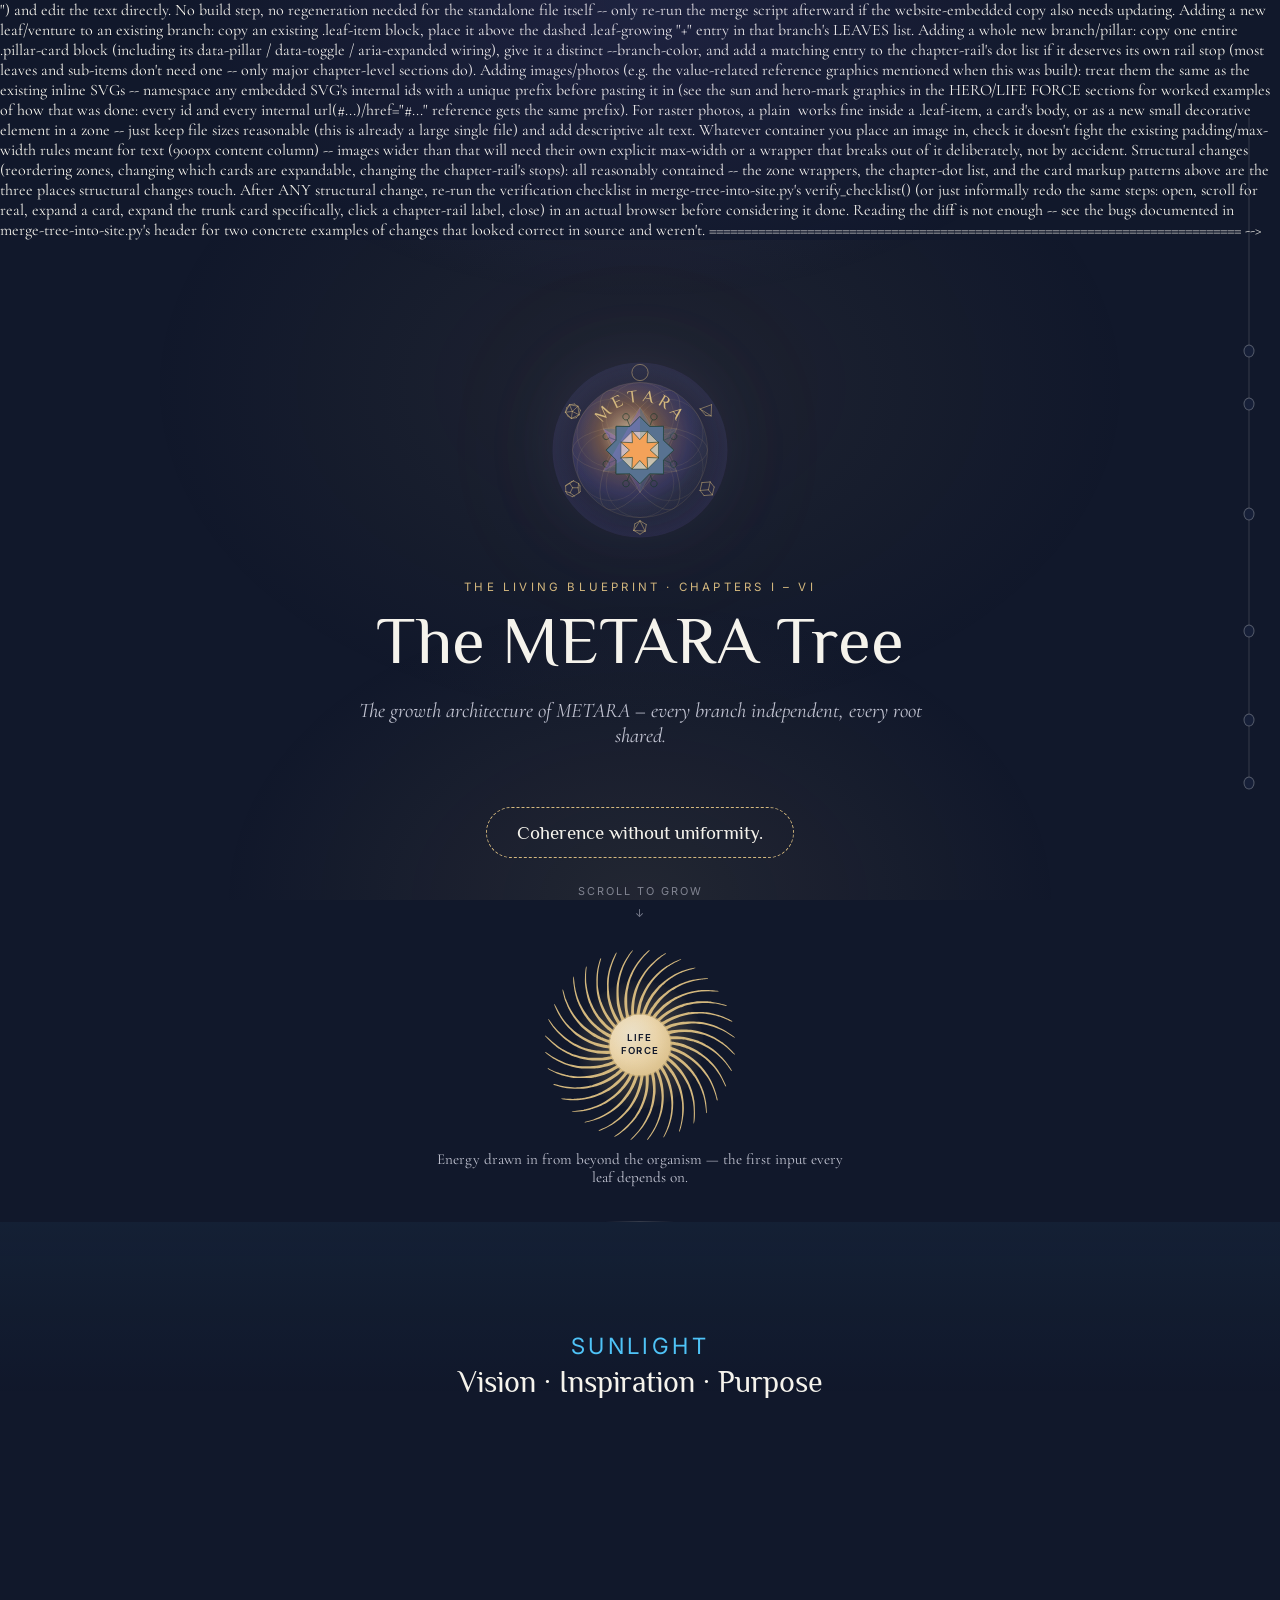
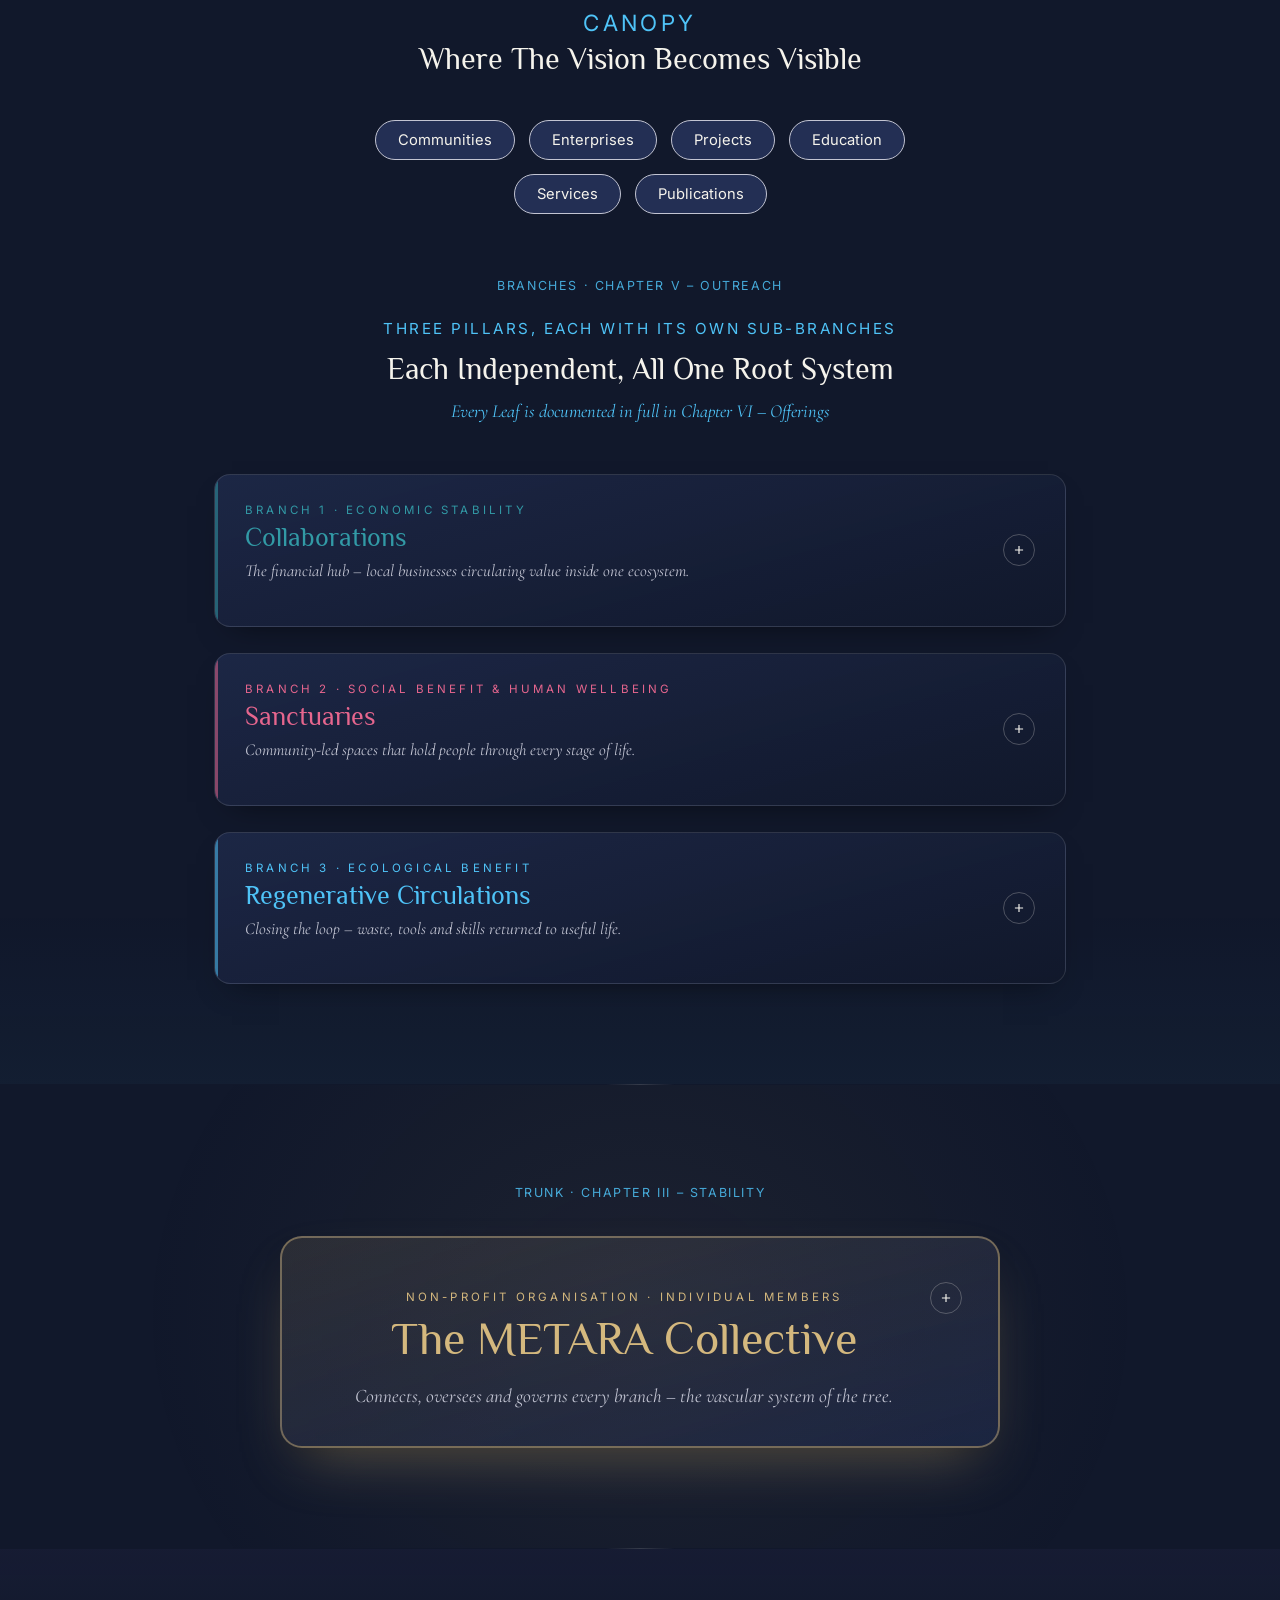
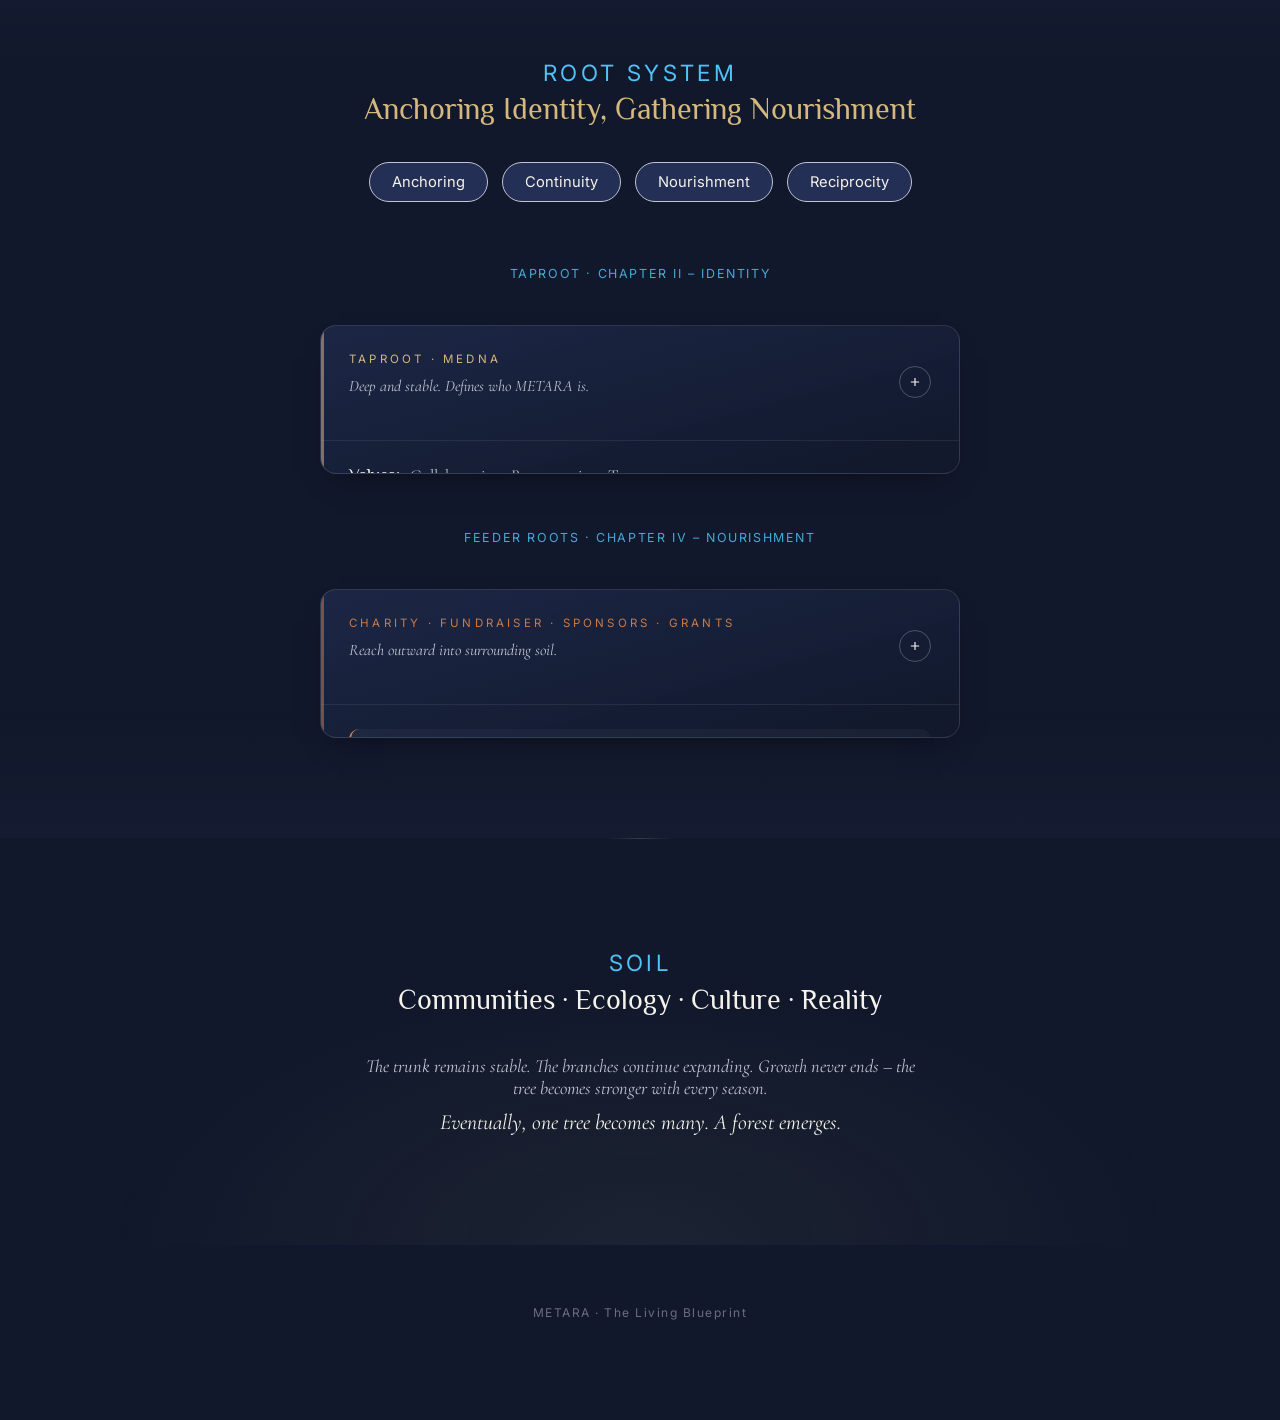
==== commit 4c0f6ba5: "Improved Responsive Design" ====
--- a/metara-tree-interactive.html
+++ b/metara-tree-interactive.html
@@ -1,4 +1,8 @@
 <!DOCTYPE html>
+<html lang="en">
+<head>
+<meta charset="UTF-8">
+<title>The METARA Tree — Living Blueprint</title>
 <!--
   ============================================================================
   THE METARA TREE -- MAINTENANCE NOTES (read before editing)
@@ -161,10 +165,6 @@
   concrete examples of changes that looked correct in source and weren't.
   ============================================================================
 -->
-<html lang="en">
-<head>
-<meta charset="UTF-8">
-<title>The METARA Tree — Living Blueprint</title>
 <meta name="viewport" content="width=device-width, initial-scale=1.0">
 <link rel="preconnect" href="https://fonts.googleapis.com">
 <link href="https://fonts.googleapis.com/css2?family=Philosopher:wght@400;700&family=Cormorant+Garamond:ital,wght@0,400;0,500;0,600;1,400;1,500;1,600&family=Inter:wght@400;500;600&display=swap" rel="stylesheet">
@@ -185,7 +185,7 @@
     --vine-progress:0;
   }
   *{box-sizing:border-box;}
-  html{scroll-behavior:smooth;}
+  html{scroll-behavior:smooth; overflow-x:hidden;}
   body{
     margin:0;
     background:var(--deep);
@@ -264,14 +264,23 @@
     box-shadow:0 0 7px rgba(212,184,126,0.45);
     transition:transform .08s linear;
   }
+  /* The dot's hit-target (.chapter-dot) and its visible circle (::before)
+     are deliberately separate: on mobile the tap target grows well past
+     what looks like the dot, so it stays reliably tappable without the
+     dot itself growing and becoming a visually heavy blob on a small
+     screen. Desktop keeps them the same size, so nothing changes there. */
   .chapter-dot{
-    position:absolute; left:50%; width:11px; height:11px; border-radius:50%;
+    position:absolute; left:50%; width:11px; height:11px;
+    transform:translate(-50%,-50%); cursor:pointer; pointer-events:auto;
+    display:flex; align-items:center; justify-content:center;
+  }
+  .chapter-dot::before{
+    content:''; display:block; width:100%; height:100%; border-radius:50%;
     background:var(--cosmos); border:1.5px solid rgba(245,243,236,0.28);
-    transform:translate(-50%,-50%); cursor:pointer; pointer-events:auto;
     transition:background .45s ease, border-color .45s ease, box-shadow .45s ease, transform .3s ease;
   }
-  .chapter-dot:hover{transform:translate(-50%,-50%) scale(1.25);}
-  .chapter-dot.active{
+  .chapter-dot:hover::before{transform:scale(1.25);}
+  .chapter-dot.active::before{
     background:var(--gold); border-color:var(--gold);
     box-shadow:0 0 9px rgba(212,184,126,0.75);
   }
@@ -283,8 +292,21 @@
   }
   .chapter-dot.active .tip, .chapter-dot:hover .tip{pointer-events:auto;}
   .chapter-dot:hover .tip, .chapter-dot.active .tip{opacity:1 !important; color:var(--gold);}
+
+  /* Compact mobile mode: the rail stays (its jump-to-section function is
+     worth keeping), but sheds anything that would compete with content
+     on a small screen -- no text labels at all, a thinner/shorter track
+     tucked closer to the edge, and a smaller visible dot. The tap target
+     itself is NOT shrunk to match (see .chapter-dot sizing above) so it
+     stays comfortably tappable despite looking small. */
   @media (max-width: 900px){
-    .side-rail{display:none;}
+    .side-rail{ right:10px; top:16vh; height:68vh; }
+    .chapter-dot{ width:26px; height:26px; }
+    .chapter-dot::before{ width:7px; height:7px; }
+    .chapter-dot .tip{ display:none; }
+  }
+  @media (max-width: 480px){
+    .side-rail{ right:7px; }
   }
 
   section{position:relative; z-index:1; padding:100px 24px; max-width:900px; margin:0 auto;}
@@ -556,7 +578,7 @@
   @media (prefers-reduced-motion: reduce){
     html{scroll-behavior:auto;}
     .scroll-cue span{animation:none;}
-    .pillar-body, .root-body, .chapter-dot, .side-rail .fill{transition:none;}
+    .pillar-body, .root-body, .chapter-dot::before, .side-rail .fill{transition:none;}
   }
 </style>
 </head>
@@ -1241,7 +1263,7 @@
     }, INTERVAL_MS);
   }
 })();
-</script>    <div class="eyebrow">The Living Blueprint&nbsp;·&nbsp;Chapters I – VI</div>
+</script>    <div class="eyebrow">The Living Blueprint ·&nbsp;Chapters I – VI</div>
     <h1>The METARA Tree</h1>
     <p class="sub">The growth architecture of METARA – every branch independent, every root shared.</p>
     <div class="coherence-pill">Coherence without uniformity.</div>
@@ -1271,7 +1293,7 @@
   <div class="zone zone-canopy">
   <section data-vine-node id="sunlight">
     <div class="sun-eyebrow">SUNLIGHT</div>
-    <h2 class="section-title">Vision&nbsp;·&nbsp;Inspiration&nbsp;·&nbsp;Purpose</h2>
+    <h2 class="section-title">Vision ·&nbsp;Inspiration ·&nbsp;Purpose</h2>
   </section>
 
   <!-- ============ CANOPY ============ -->
@@ -1290,7 +1312,7 @@
     </div>
 
     <div class="chapter-block" style="margin-top:64px;">
-      <div class="chapter-nav">Branches&nbsp;·&nbsp;CHAPTER V – Outreach</div>
+      <div class="chapter-nav">Branches ·&nbsp;CHAPTER V – Outreach</div>
       <div class="subtitle-blue">Three Pillars, each with its own sub-branches</div>
       <h2 class="section-title" style="margin-top:14px;">Each Independent, All One Root System</h2>
       <div class="leaf-note">Every Leaf is documented in full in Chapter VI – Offerings</div>
@@ -1301,7 +1323,7 @@
       <div class="pillar-card" style="--branch-color:var(--econ);" data-pillar>
         <button class="pillar-head" data-toggle aria-expanded="false">
           <div class="pillar-head-text">
-            <div class="eyebrow" style="color:var(--econ);">BRANCH 1&nbsp;·&nbsp;ECONOMIC STABILITY</div>
+            <div class="eyebrow" style="color:var(--econ);">BRANCH 1 ·&nbsp;ECONOMIC STABILITY</div>
             <h3 style="color:var(--econ);">Collaborations</h3>
             <p class="desc">The financial hub – local businesses circulating value inside one ecosystem.</p>
           </div>
@@ -1326,7 +1348,7 @@
       <div class="pillar-card" style="--branch-color:var(--social);" data-pillar>
         <button class="pillar-head" data-toggle aria-expanded="false">
           <div class="pillar-head-text">
-            <div class="eyebrow" style="color:var(--social);">BRANCH 2&nbsp;·&nbsp;Social Benefit &amp; Human Wellbeing</div>
+            <div class="eyebrow" style="color:var(--social);">BRANCH 2 ·&nbsp;Social Benefit &amp; Human Wellbeing</div>
             <h3 style="color:var(--social);">Sanctuaries</h3>
             <p class="desc">Community-led spaces that hold people through every stage of life.</p>
           </div>
@@ -1363,7 +1385,7 @@
       <div class="pillar-card" style="--branch-color:var(--eco);" data-pillar>
         <button class="pillar-head" data-toggle aria-expanded="false">
           <div class="pillar-head-text">
-            <div class="eyebrow" style="color:var(--eco);">BRANCH 3&nbsp;·&nbsp;Ecological Benefit</div>
+            <div class="eyebrow" style="color:var(--eco);">BRANCH 3 ·&nbsp;Ecological Benefit</div>
             <h3 style="color:var(--eco);">Regenerative Circulations</h3>
             <p class="desc">Closing the loop – waste, tools and skills returned to useful life.</p>
           </div>
@@ -1395,11 +1417,11 @@
 
   <div class="zone zone-trunk">
   <section data-vine-node id="trunk">
-    <div class="chapter-nav">Trunk&nbsp;·&nbsp;CHAPTER III – Stability</div>
+    <div class="chapter-nav">Trunk ·&nbsp;CHAPTER III – Stability</div>
     <div class="pillar-card trunk-panel" style="--branch-color:var(--gold);" data-pillar>
       <button class="pillar-head trunk-head" data-toggle aria-expanded="false">
         <div class="pillar-head-text">
-          <div class="eyebrow" style="color:var(--gold);">Non-Profit Organisation&nbsp;·&nbsp;Individual Members</div>
+          <div class="eyebrow" style="color:var(--gold);">Non-Profit Organisation ·&nbsp;Individual Members</div>
           <h3 class="trunk-title">The METARA Collective</h3>
           <p class="desc trunk-desc">Connects, oversees and governs every branch – the vascular system of the tree.</p>
         </div>
@@ -1455,11 +1477,11 @@
     </div>
 
     <!-- ===== Taproot ===== -->
-    <div class="chapter-nav" style="margin-top:64px;">Taproot&nbsp;·&nbsp;CHAPTER II – Identity</div>
+    <div class="chapter-nav" style="margin-top:64px;">Taproot ·&nbsp;CHAPTER II – Identity</div>
     <div class="root-card" style="--branch-color:var(--gold);" data-pillar>
       <button class="root-head" data-toggle aria-expanded="false">
         <div>
-          <div class="eyebrow" style="color:var(--gold);">Taproot&nbsp;·&nbsp;MEDNA</div>
+          <div class="eyebrow" style="color:var(--gold);">Taproot ·&nbsp;MEDNA</div>
           <p class="desc muted" style="font-style:italic; margin-top:6px;">Deep and stable. Defines who METARA is.</p>
         </div>
         <span class="chevron"><svg viewBox="0 0 24 24" fill="none" stroke="currentColor" stroke-width="2"><path d="M12 5v14M5 12h14"/></svg></span>
@@ -1472,11 +1494,11 @@
     </div>
 
     <!-- ===== Feeder Roots ===== -->
-    <div class="chapter-nav" style="margin-top:56px;">Feeder Roots&nbsp;·&nbsp;CHAPTER IV – Nourishment</div>
+    <div class="chapter-nav" style="margin-top:56px;">Feeder Roots ·&nbsp;CHAPTER IV – Nourishment</div>
     <div class="root-card" style="--branch-color:var(--charity);" data-pillar>
       <button class="root-head" data-toggle aria-expanded="false">
         <div>
-          <div class="eyebrow" style="color:var(--charity);">Charity&nbsp;·&nbsp;Fundraiser&nbsp;·&nbsp;Sponsors&nbsp;·&nbsp;Grants</div>
+          <div class="eyebrow" style="color:var(--charity);">Charity ·&nbsp;Fundraiser ·&nbsp;Sponsors ·&nbsp;Grants</div>
           <p class="desc muted" style="font-style:italic; margin-top:6px;">Reach outward into surrounding soil.</p>
         </div>
         <span class="chevron"><svg viewBox="0 0 24 24" fill="none" stroke="currentColor" stroke-width="2"><path d="M12 5v14M5 12h14"/></svg></span>
@@ -1501,7 +1523,7 @@
   <div class="zone zone-soil">
   <section class="soil" data-vine-node id="soil">
     <div class="sun-eyebrow">Soil</div>
-    <h2>Communities&nbsp;·&nbsp;Ecology&nbsp;·&nbsp;Culture&nbsp;·&nbsp;Reality</h2>
+    <h2>Communities ·&nbsp;Ecology ·&nbsp;Culture ·&nbsp;Reality</h2>
     <div class="closing">
       <p>The trunk remains stable. The branches continue expanding. Growth never ends – the tree becomes stronger with every season.</p>
       <p class="final">Eventually, one tree becomes many. A forest emerges.</p>
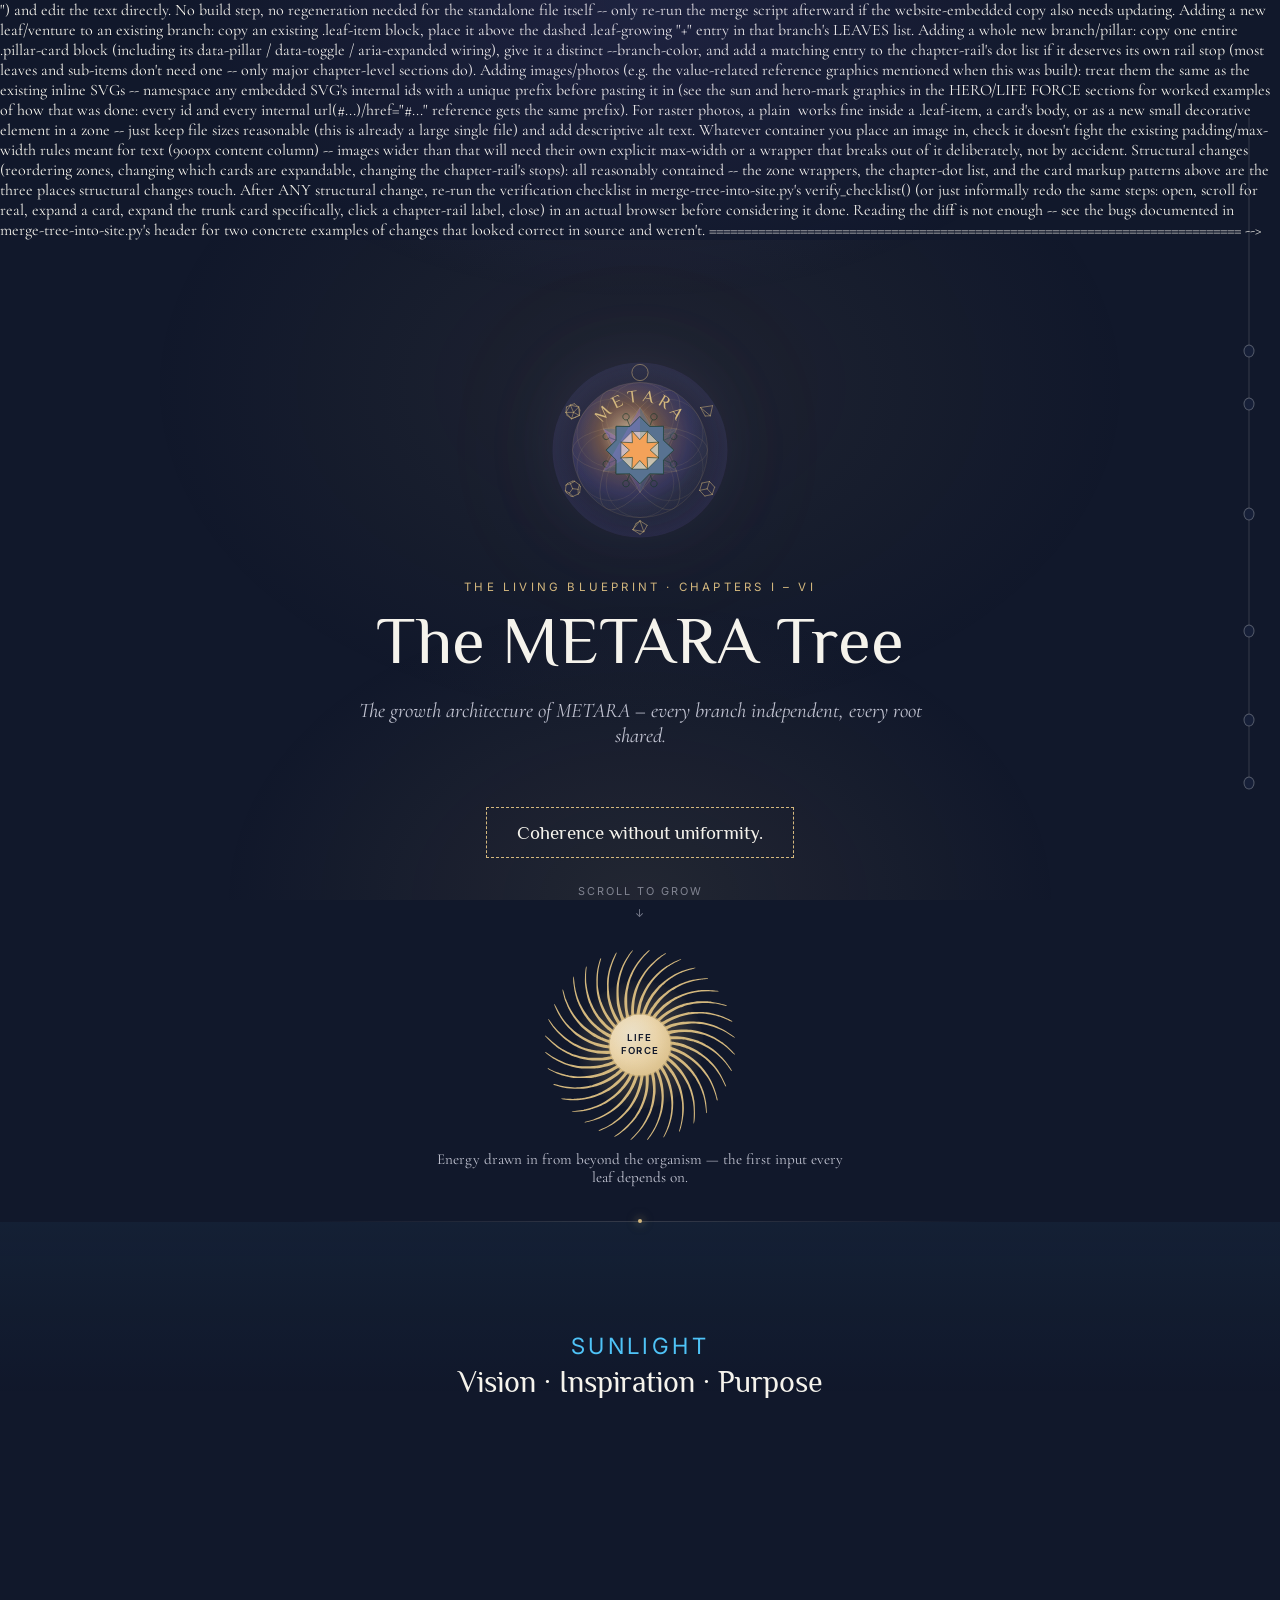
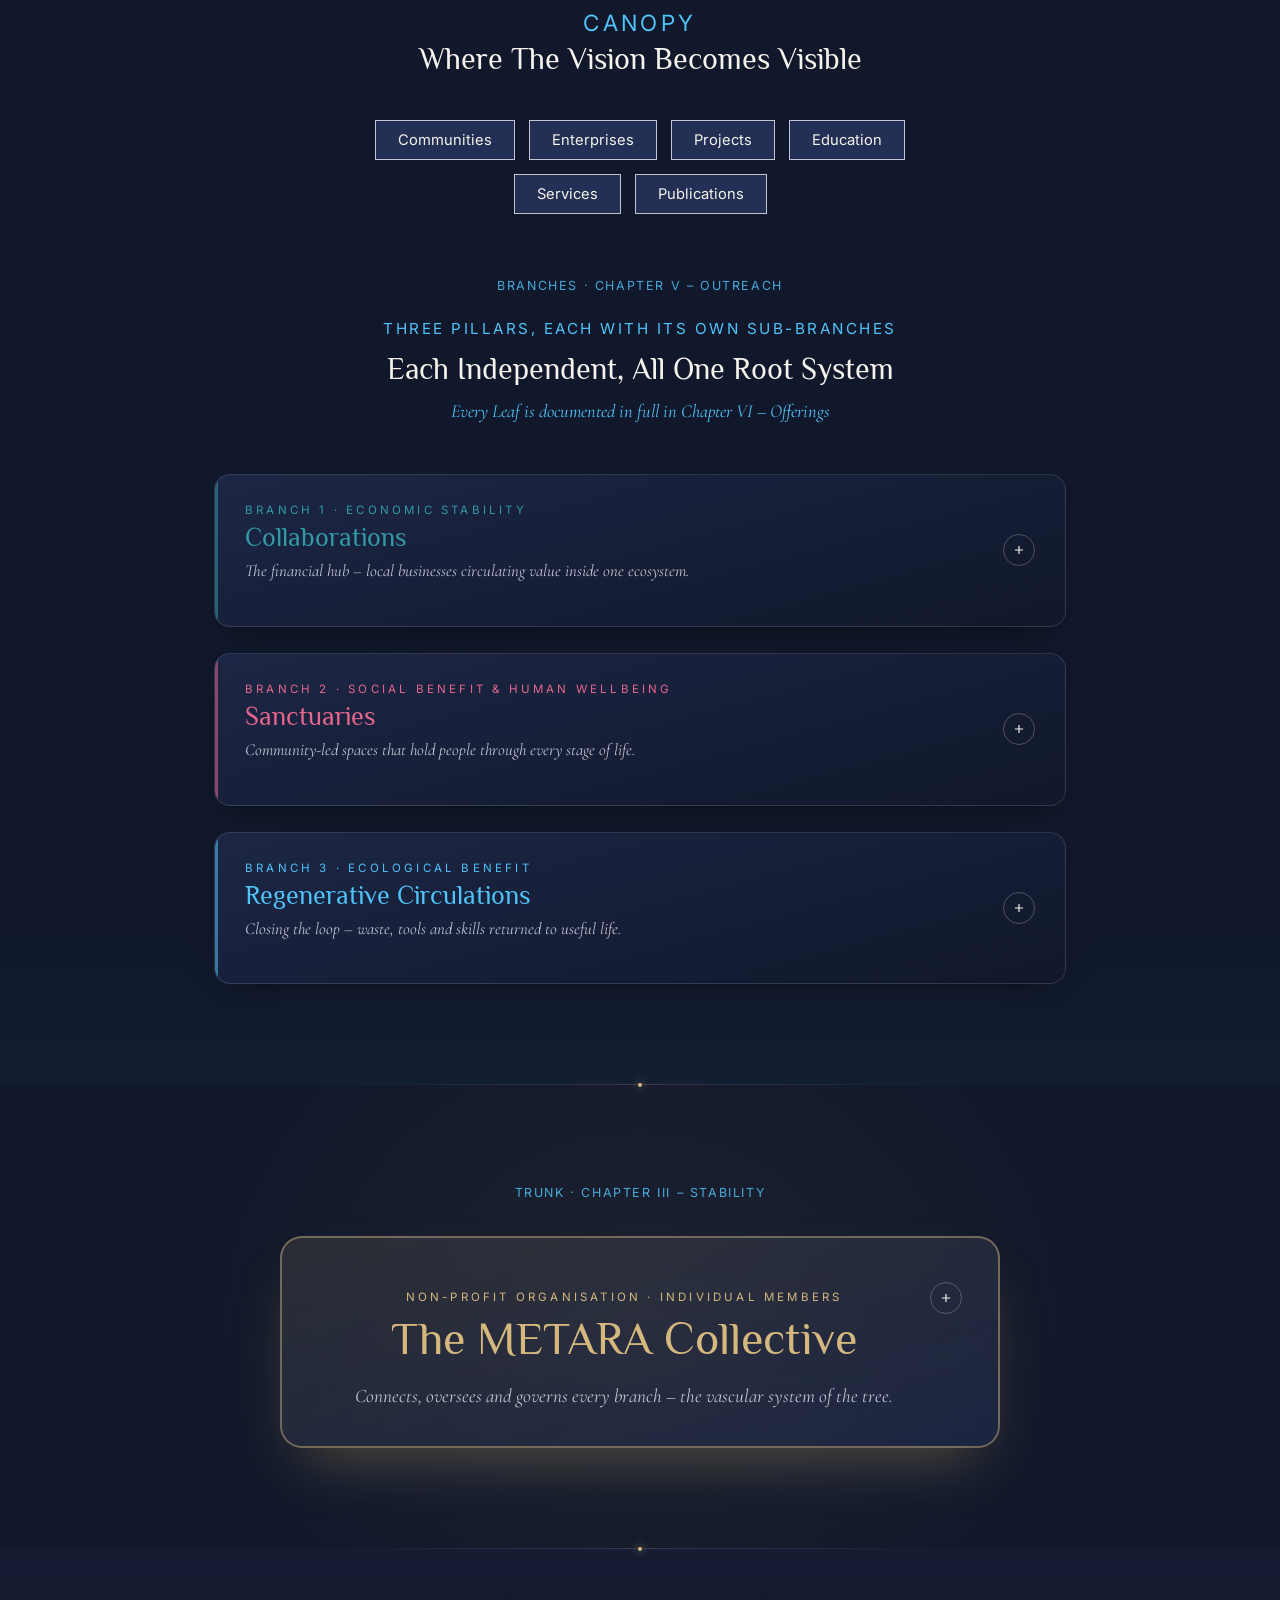
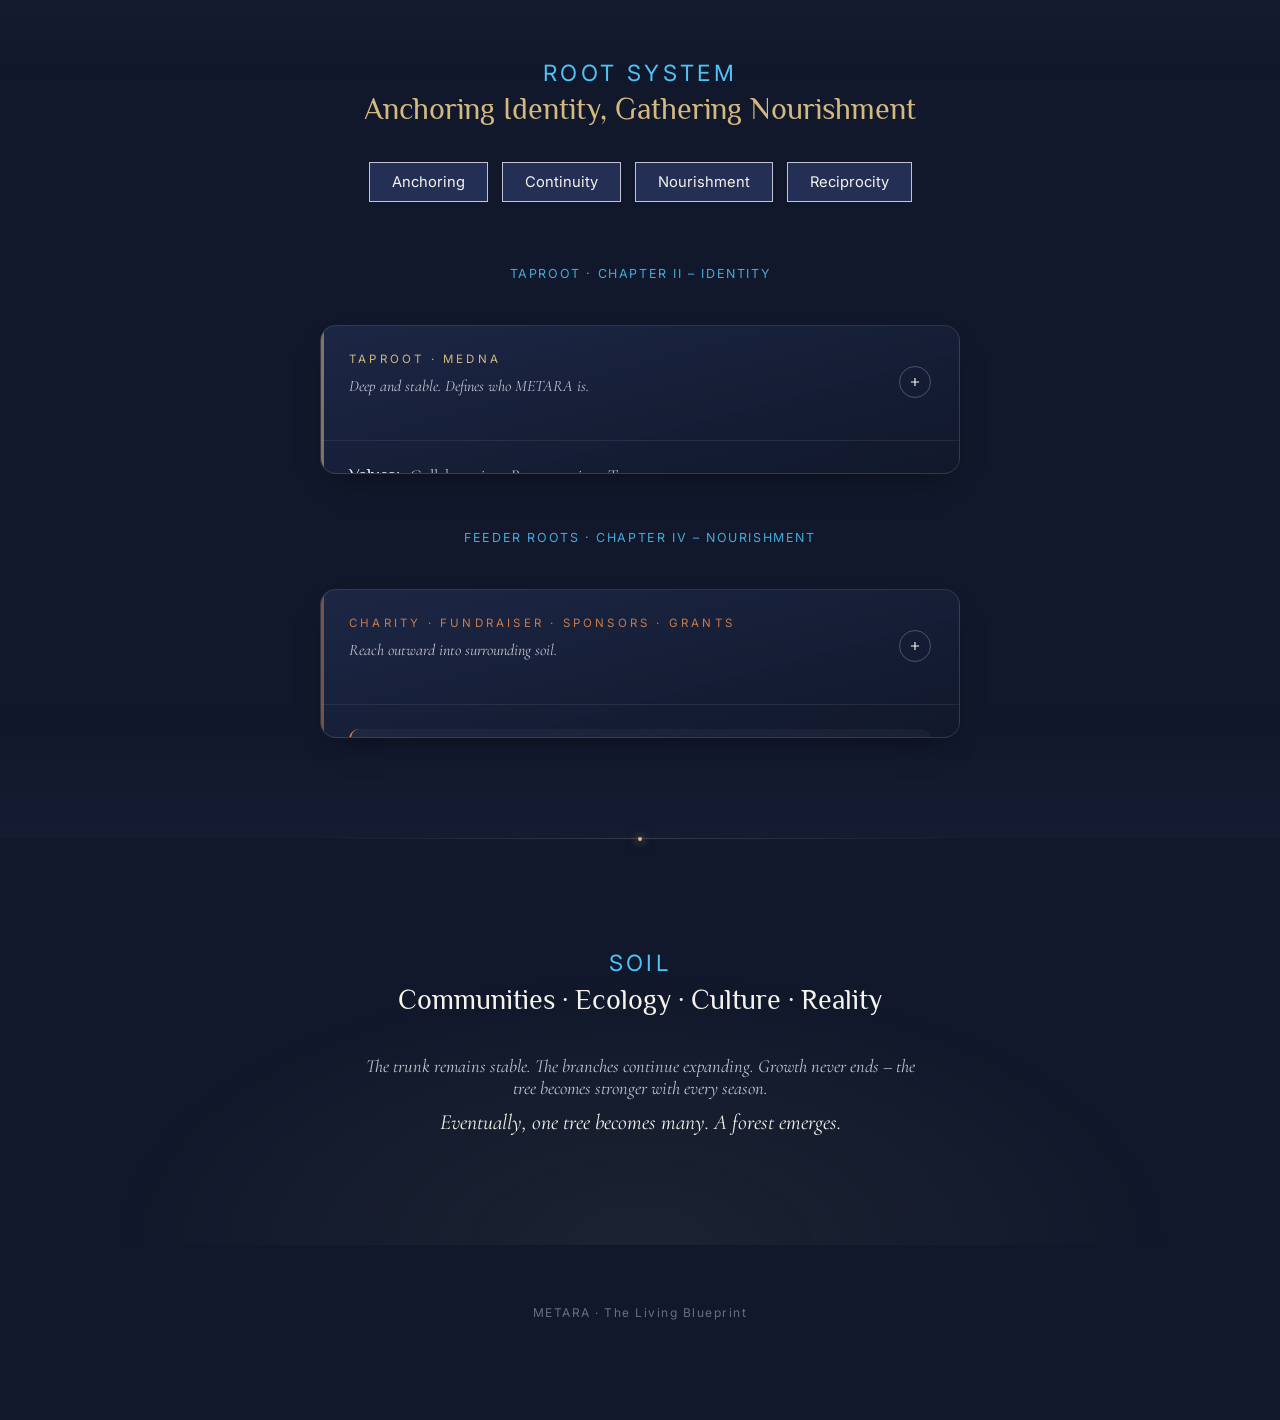
==== commit 472e2bf9: "Update to V53" ====
--- a/metara-tree-interactive.html
+++ b/metara-tree-interactive.html
@@ -244,8 +244,19 @@
     background:radial-gradient(ellipse 820px 420px at 50% 100%, rgba(138,154,122,0.09), transparent 65%);
   }
   .zone-divider{
-    width:70px; height:1px; margin:0 auto; position:relative; z-index:1;
+    width:66vw; max-width:700px; height:1px; margin:0 auto; position:relative; z-index:1;
     background:linear-gradient(90deg, transparent, rgba(245,243,236,0.16), transparent);
+  }
+  .zone-divider::before{
+    content:''; position:absolute; left:50%; top:50%;
+    width:4px; height:4px; border-radius:50%; background:var(--gold);
+    box-shadow:0 0 8px rgba(212,184,126,0.9), 0 0 16px rgba(212,184,126,0.4);
+    transform:translate(-50%,-50%); pointer-events:none;
+    animation:divider-star-blink 4s ease-in-out infinite;
+  }
+  @keyframes divider-star-blink{
+    0%,100%{opacity:0.25; transform:translate(-50%,-50%) scale(0.85);}
+    50%{opacity:0.85; transform:translate(-50%,-50%) scale(1.15);}
   }
 
   /* ---------- side chapter-rail: fixed guide + subtle continuous growth line ---------- */
@@ -329,7 +340,7 @@
   }
   .coherence-pill{
     display:inline-block; margin-top:38px; padding:14px 30px;
-    border:1px dashed var(--gold); border-radius:999px;
+    border:1px dashed var(--gold); border-radius:0;
     font-family:'Philosopher', serif; font-size:1.2rem; color:var(--text);
   }
   .scroll-cue{margin-top:26px; font-family:'Inter',sans-serif; font-size:0.68rem; letter-spacing:2px; text-transform:uppercase; color:var(--muted); opacity:0.6;}
@@ -371,7 +382,7 @@
   .chip-row.row2{margin-top:14px;}
   .chip{
     font-family:'Inter',sans-serif; font-size:0.92rem; color:var(--text);
-    background:var(--indigo); border:1px solid var(--muted); border-radius:24px;
+    background:var(--indigo); border:1px solid var(--muted); border-radius:0;
     padding:10px 22px; cursor:default;
     transition:transform .25s ease, background .25s ease, border-color .25s ease, box-shadow .25s ease;
   }
@@ -579,6 +590,7 @@
     html{scroll-behavior:auto;}
     .scroll-cue span{animation:none;}
     .pillar-body, .root-body, .chapter-dot::before, .side-rail .fill{transition:none;}
+    .zone-divider::before{animation:none; opacity:0.6;}
   }
 </style>
 </head>
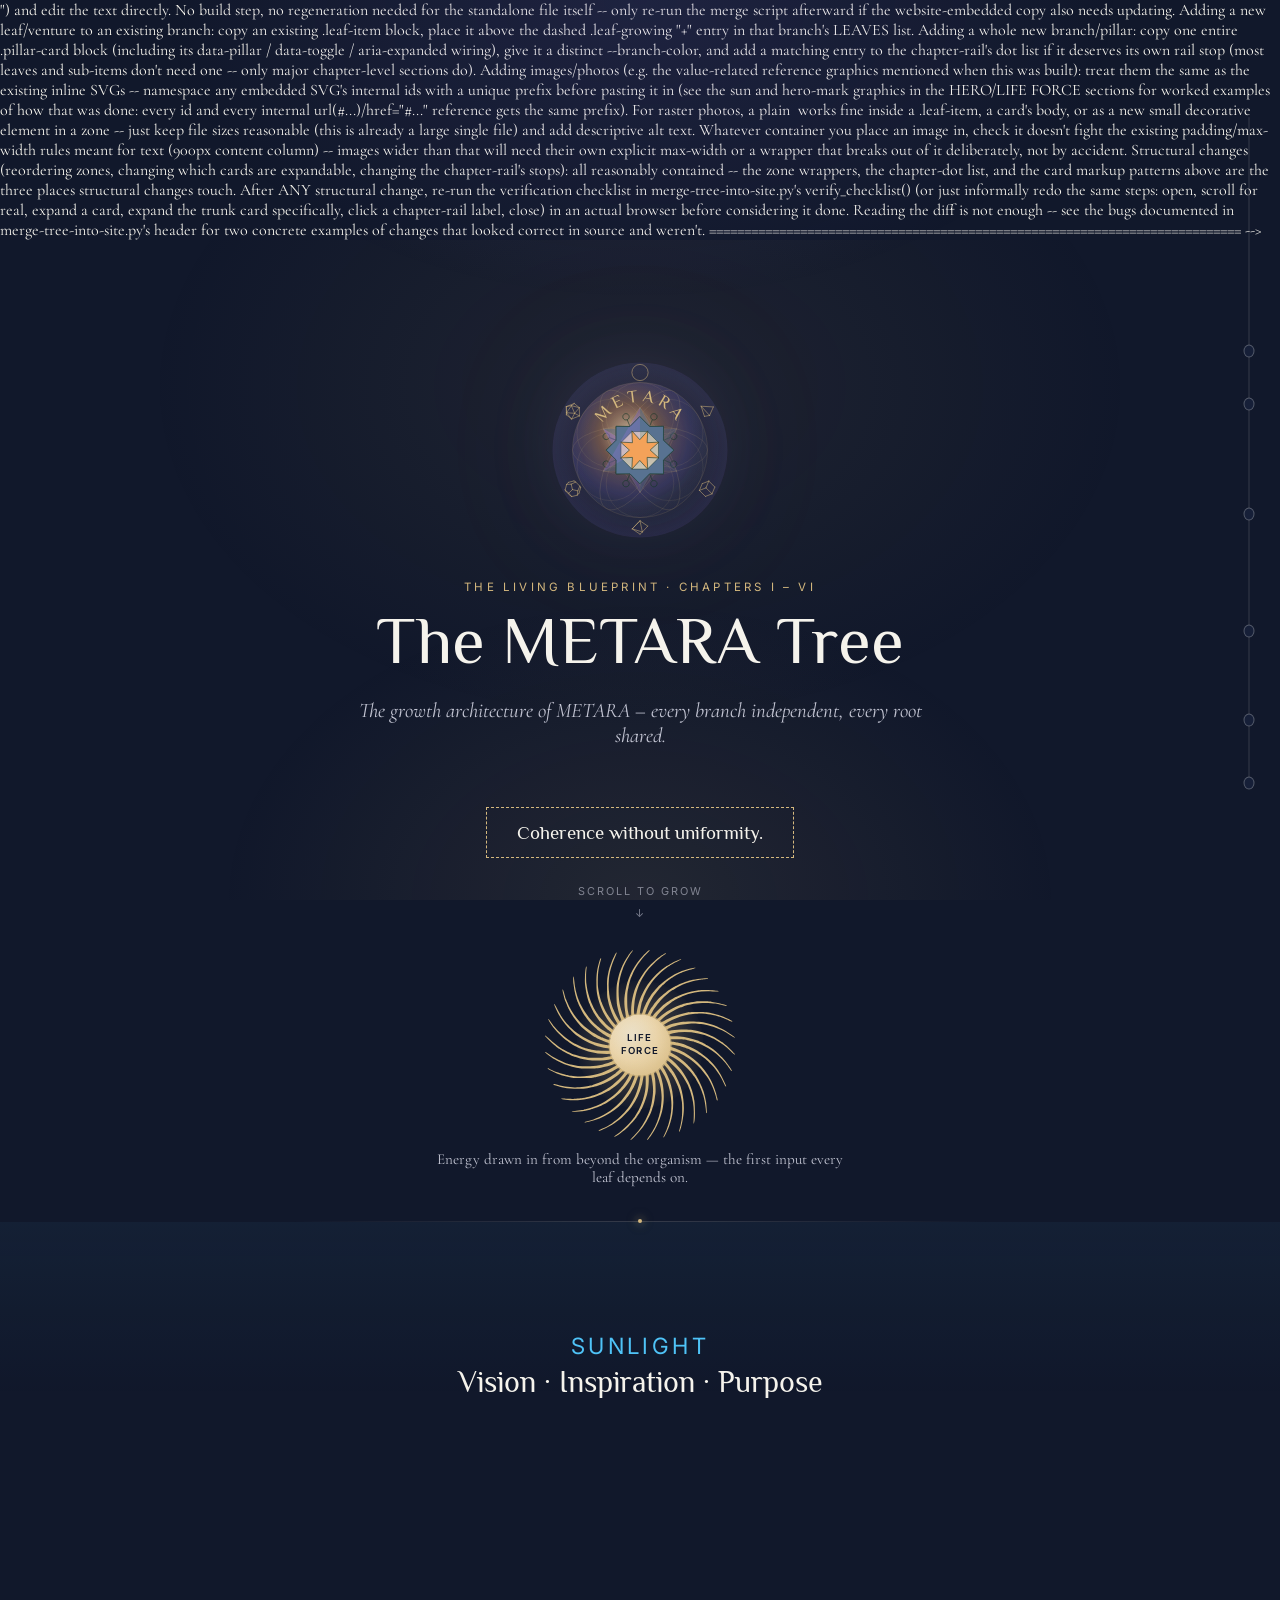
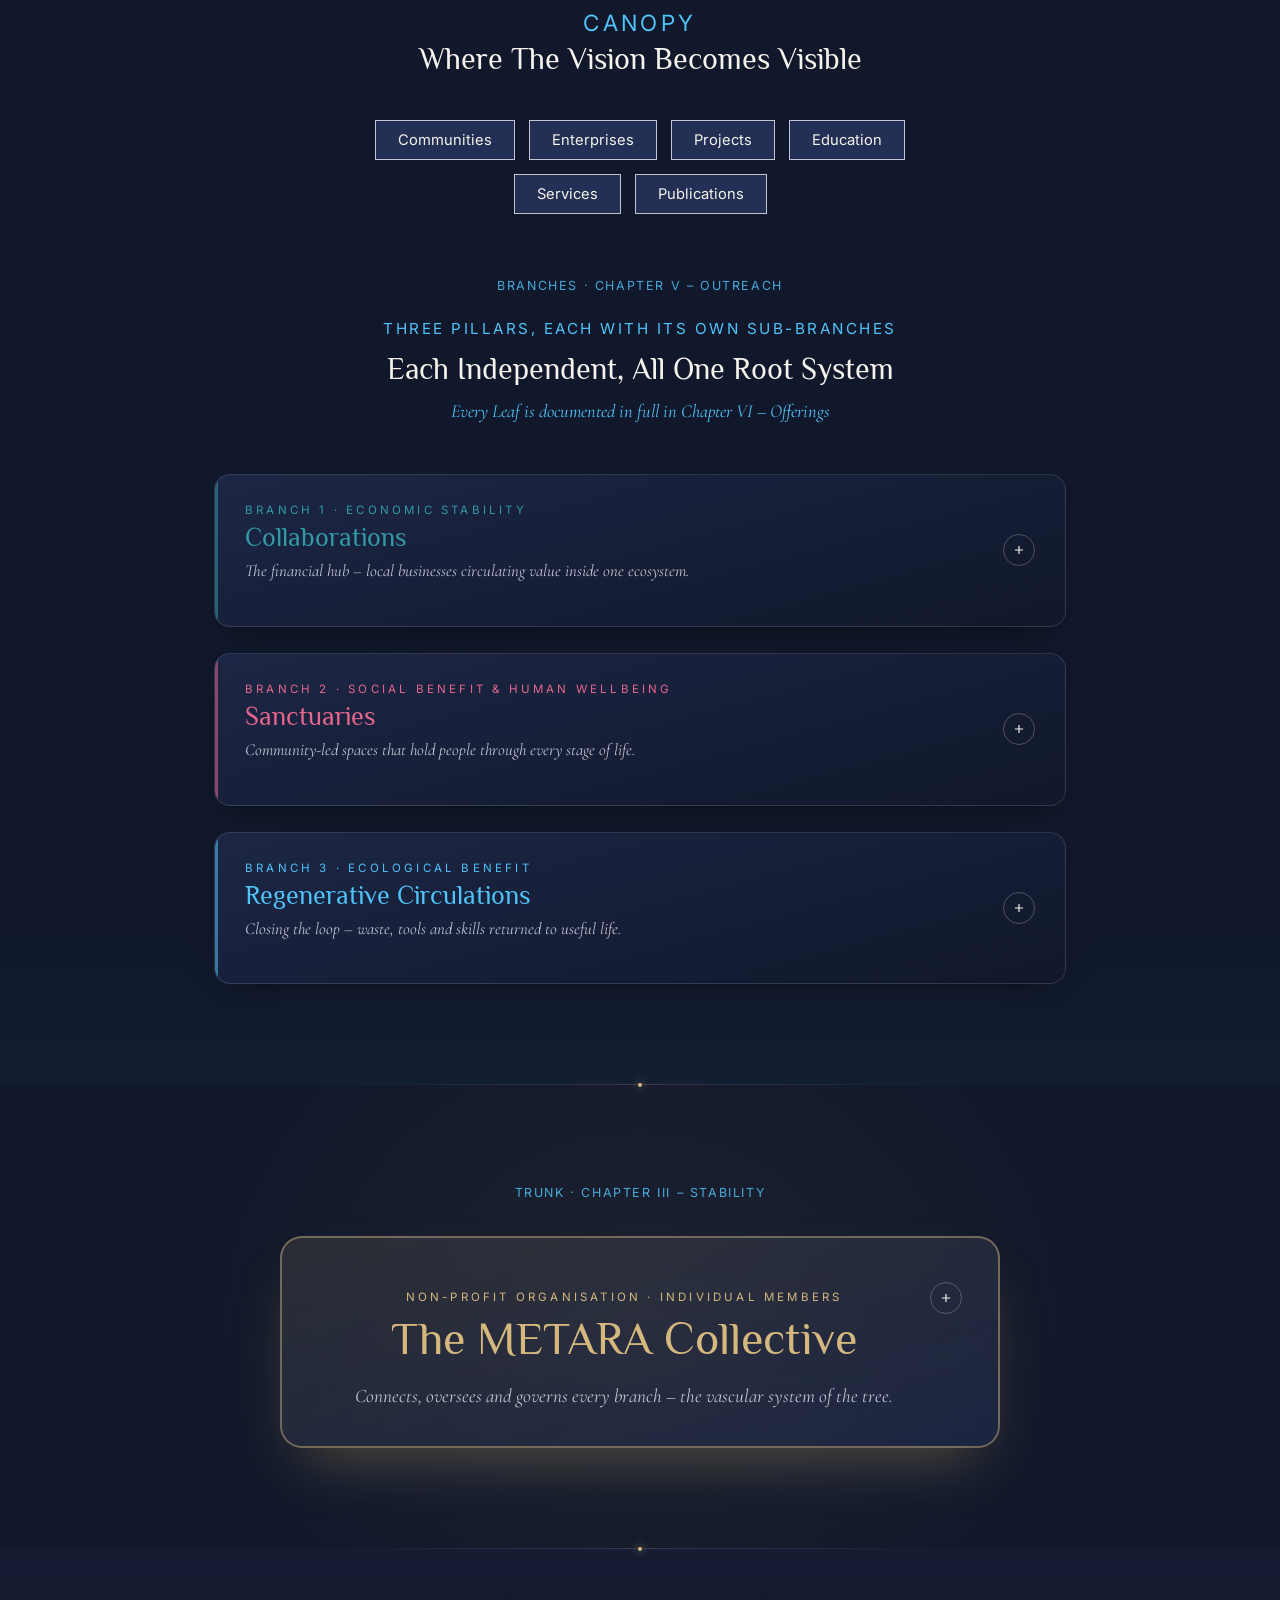
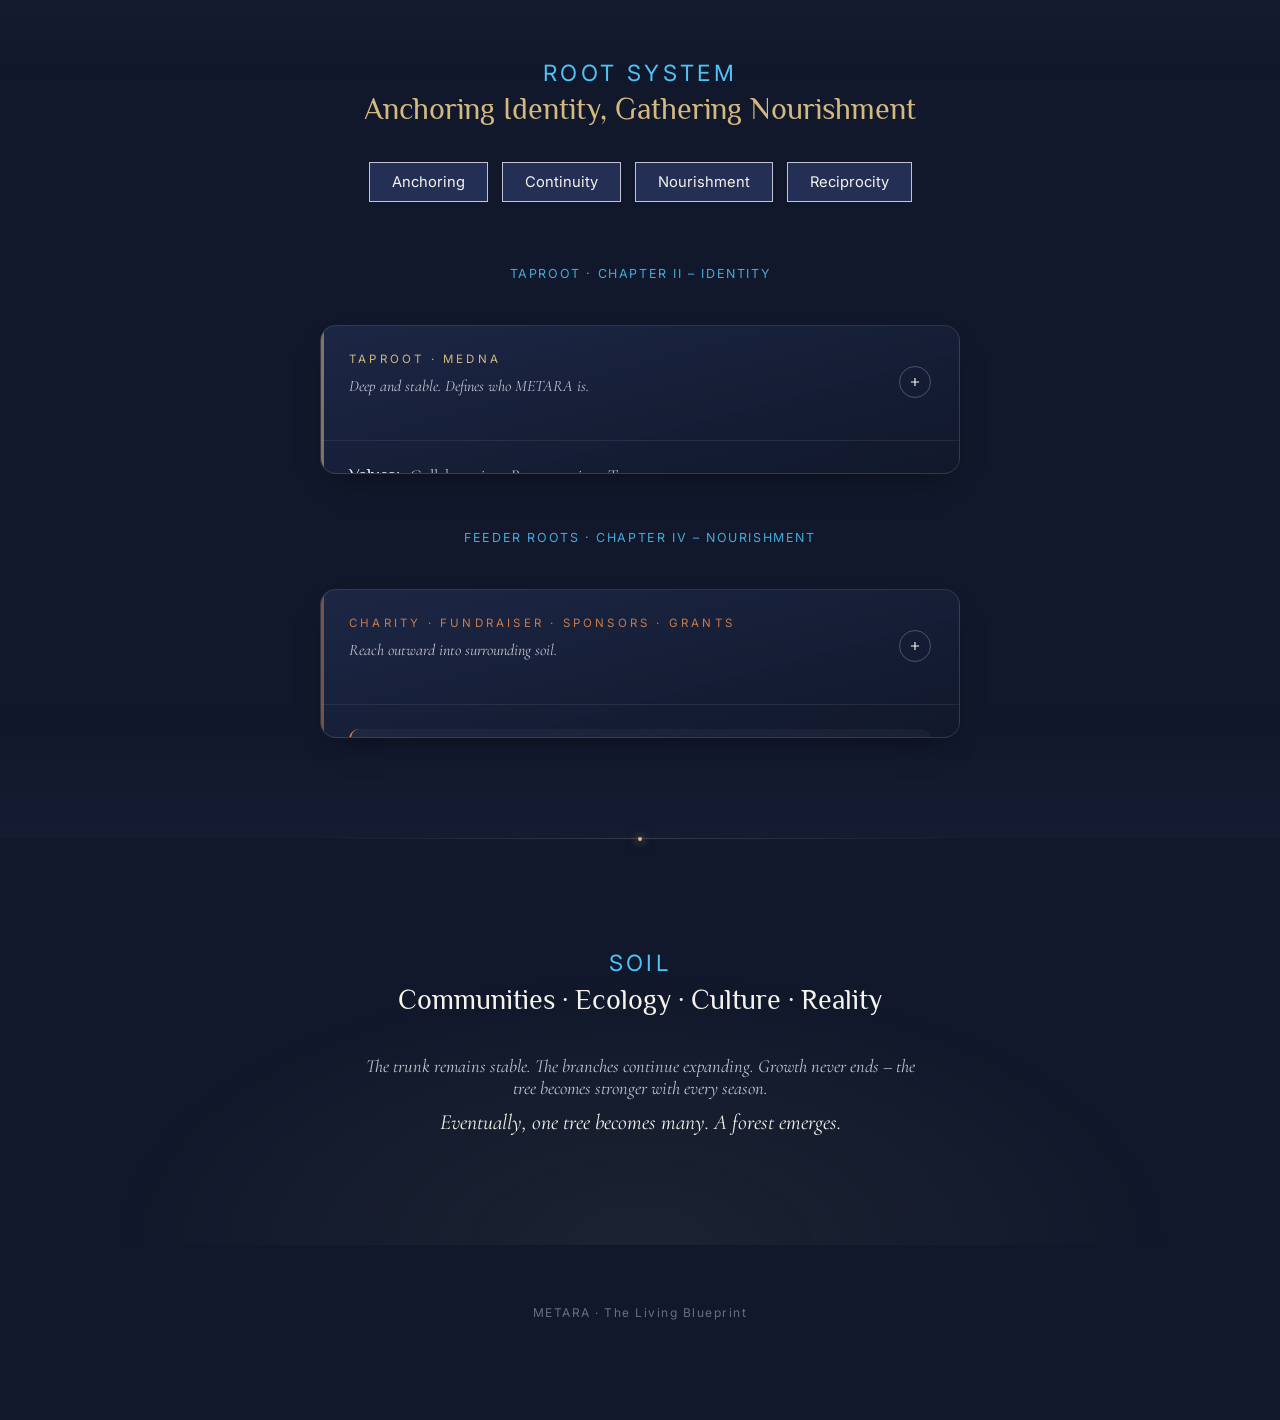
==== commit ffaa63f9: "Redundant Code Removed" ====
--- a/metara-tree-interactive.html
+++ b/metara-tree-interactive.html
@@ -193,7 +193,7 @@
     font-family:'Cormorant Garamond', serif;
     overflow-x:hidden;
   }
-  h1,h2,h3,.display{font-family:'Philosopher', serif; font-weight:400; margin:0;}
+  h1,h2,h3{font-family:'Philosopher', serif; font-weight:400; margin:0;}
   .eyebrow{
     font-family:'Inter', sans-serif;
     font-size:0.72rem;
@@ -312,6 +312,7 @@
      stays comfortably tappable despite looking small. */
   @media (max-width: 900px){
     .side-rail{ right:10px; top:16vh; height:68vh; }
+    .side-rail .fill{ filter:saturate(0.45) brightness(1.25); }
     .chapter-dot{ width:26px; height:26px; }
     .chapter-dot::before{ width:7px; height:7px; }
     .chapter-dot .tip{ display:none; }
@@ -533,8 +534,6 @@
   }
 
   /* ---------- growth ring / root chips ---------- */
-  .ring-chip-grid{display:flex; flex-direction:column; align-items:center; gap:14px; margin-top:40px;}
-
   /* ---------- taproot / feeder roots cards ---------- */
   .root-card{
     position:relative;
